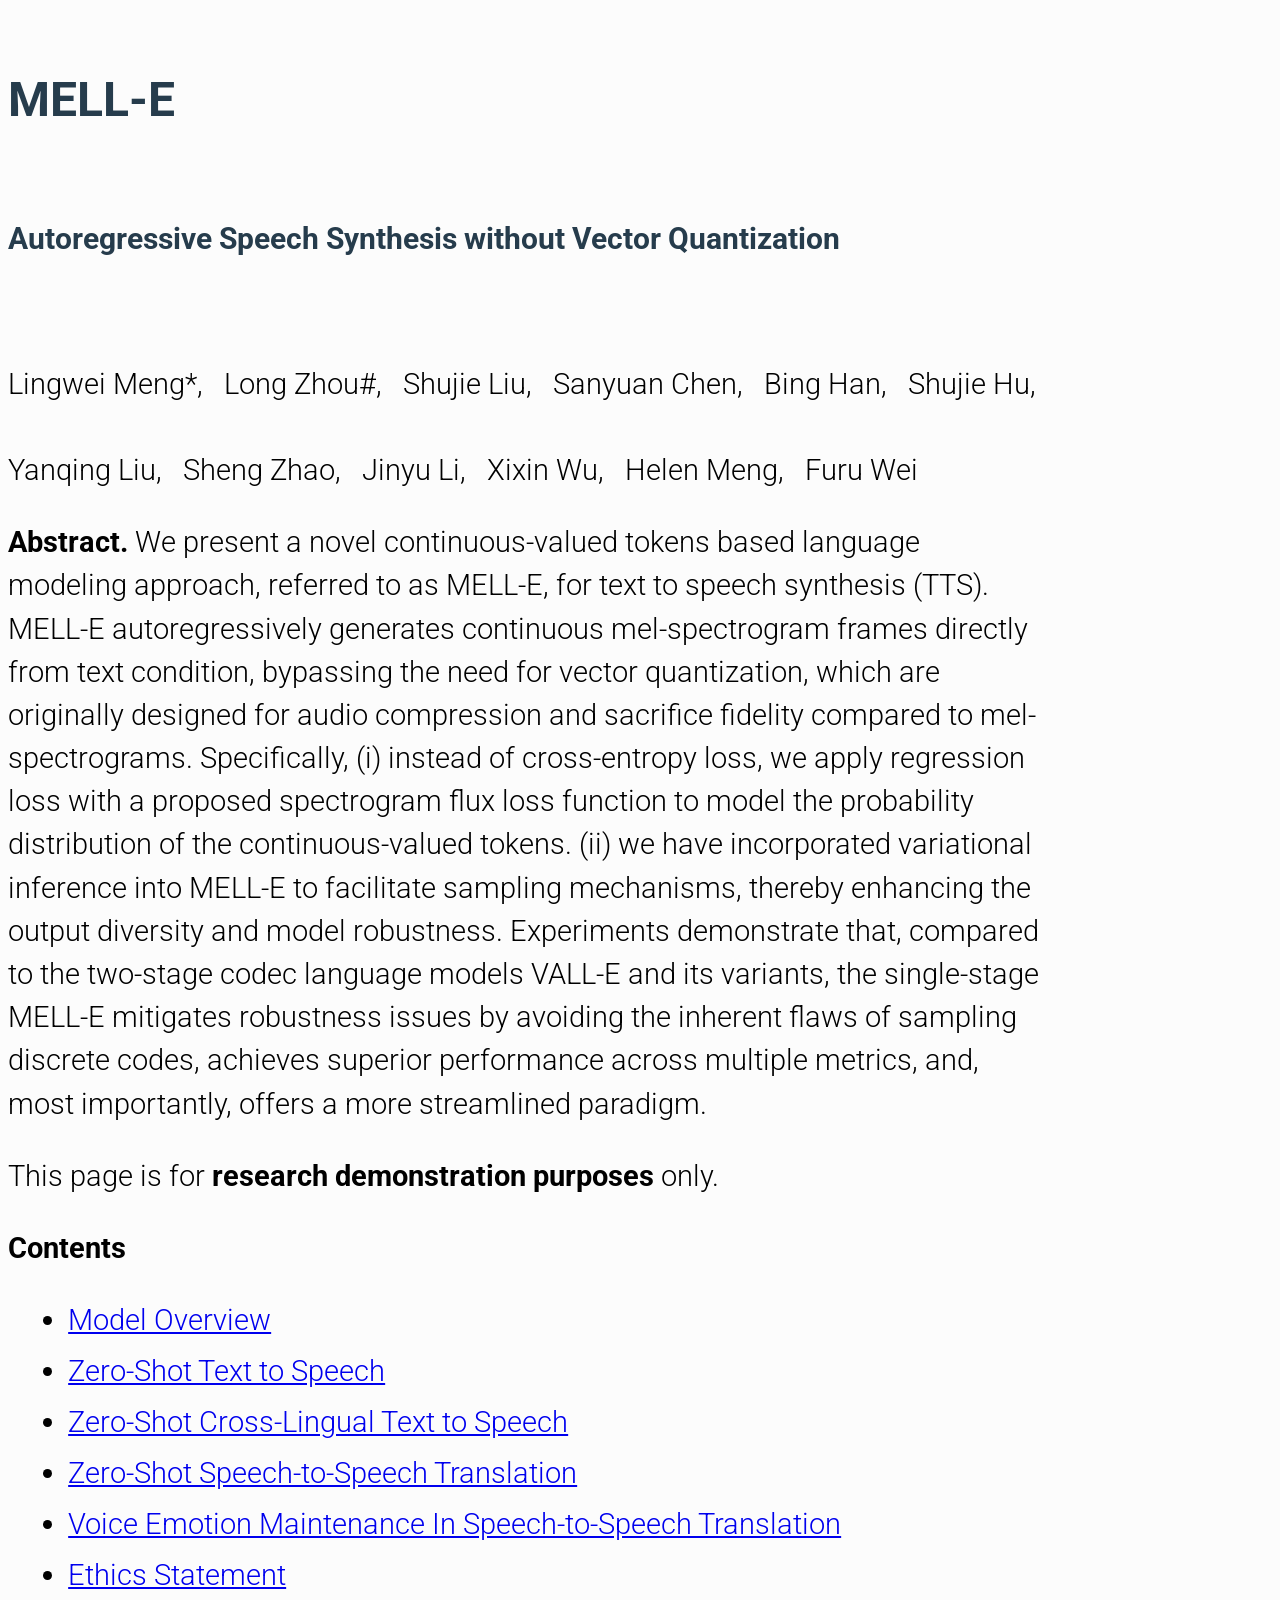
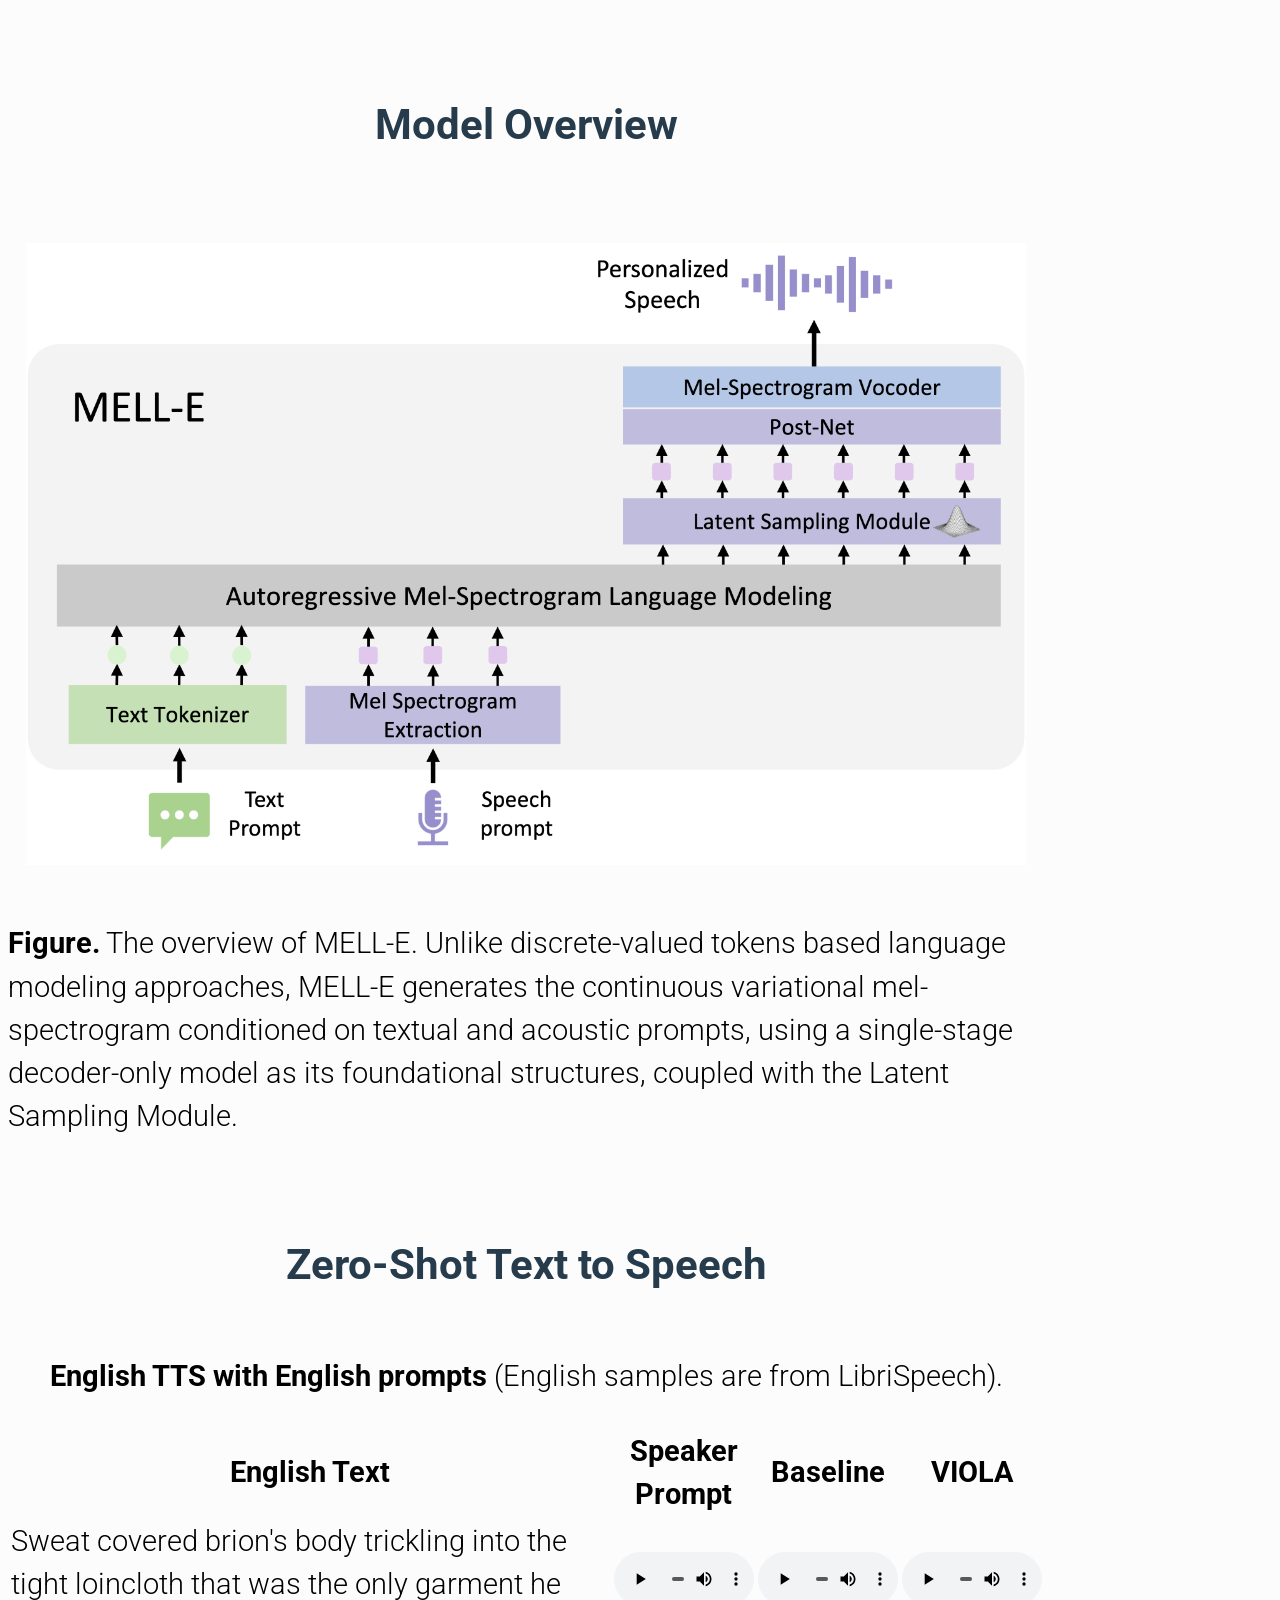
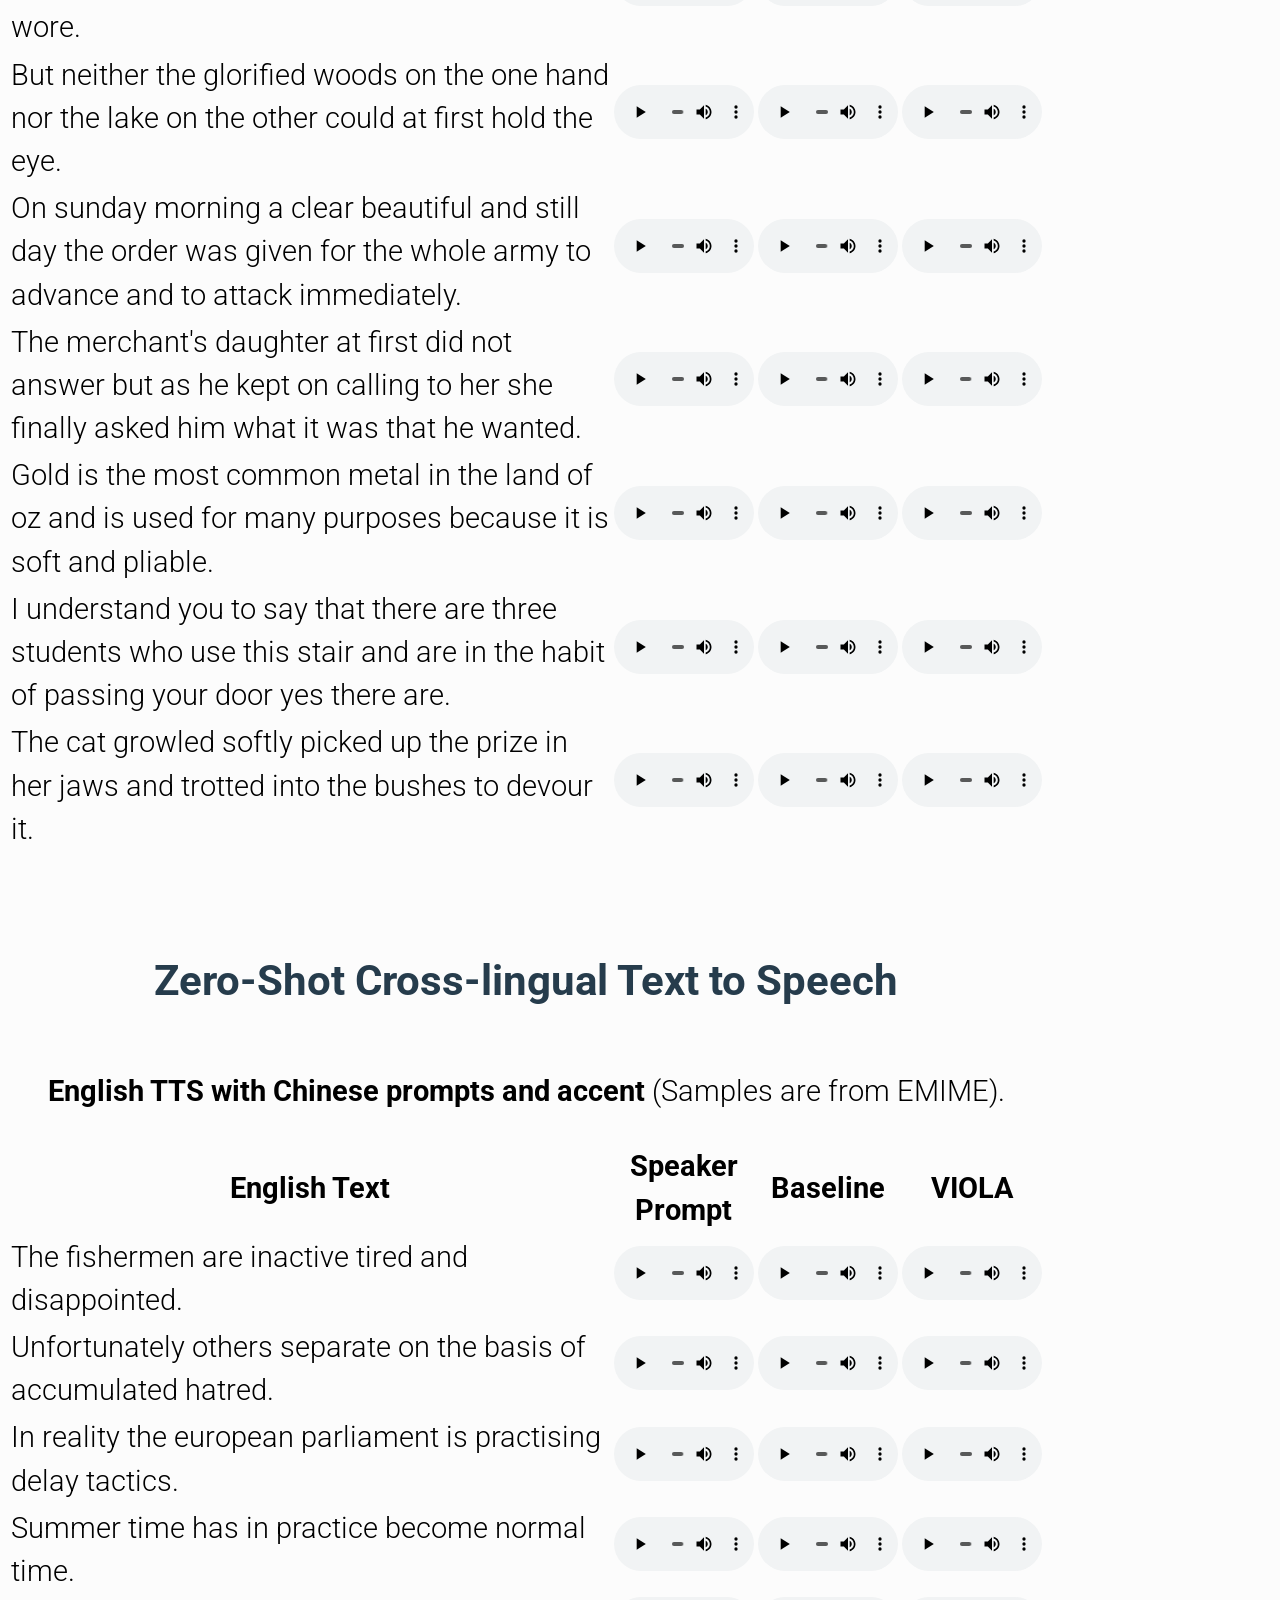
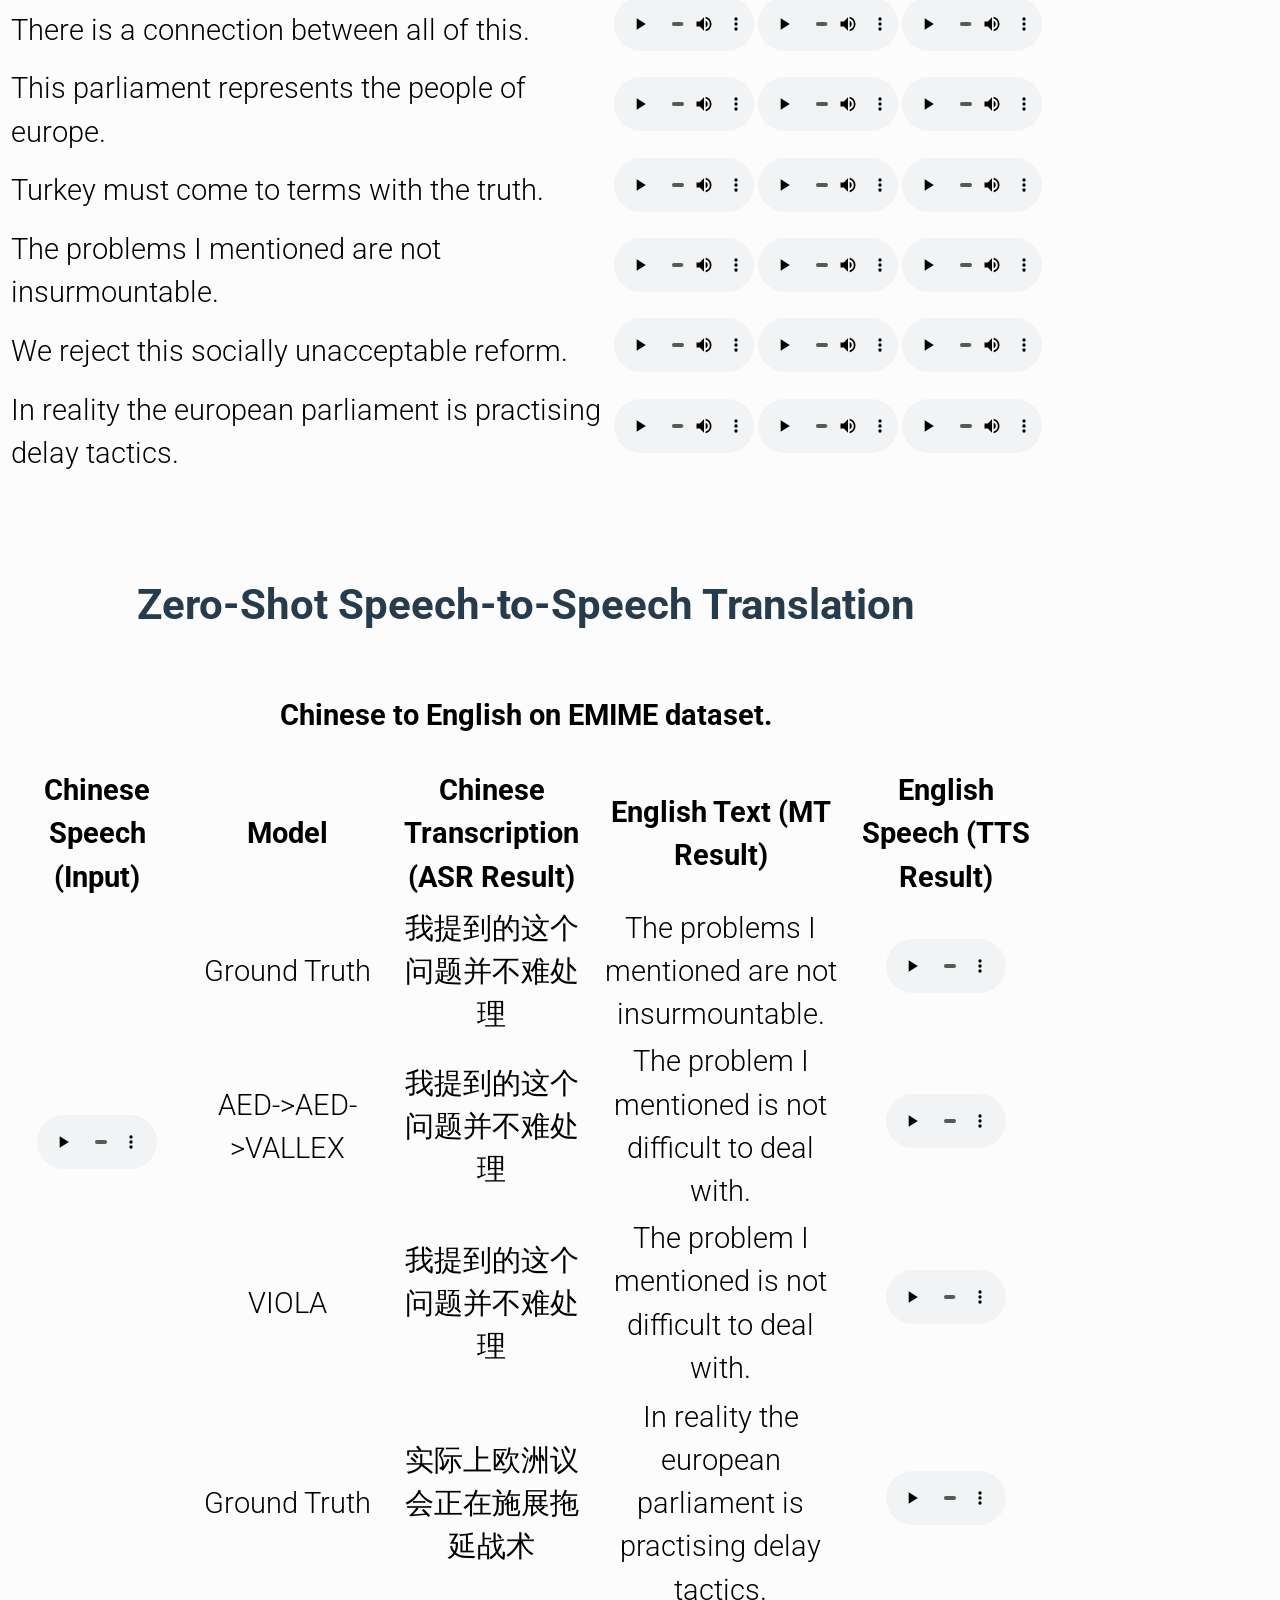
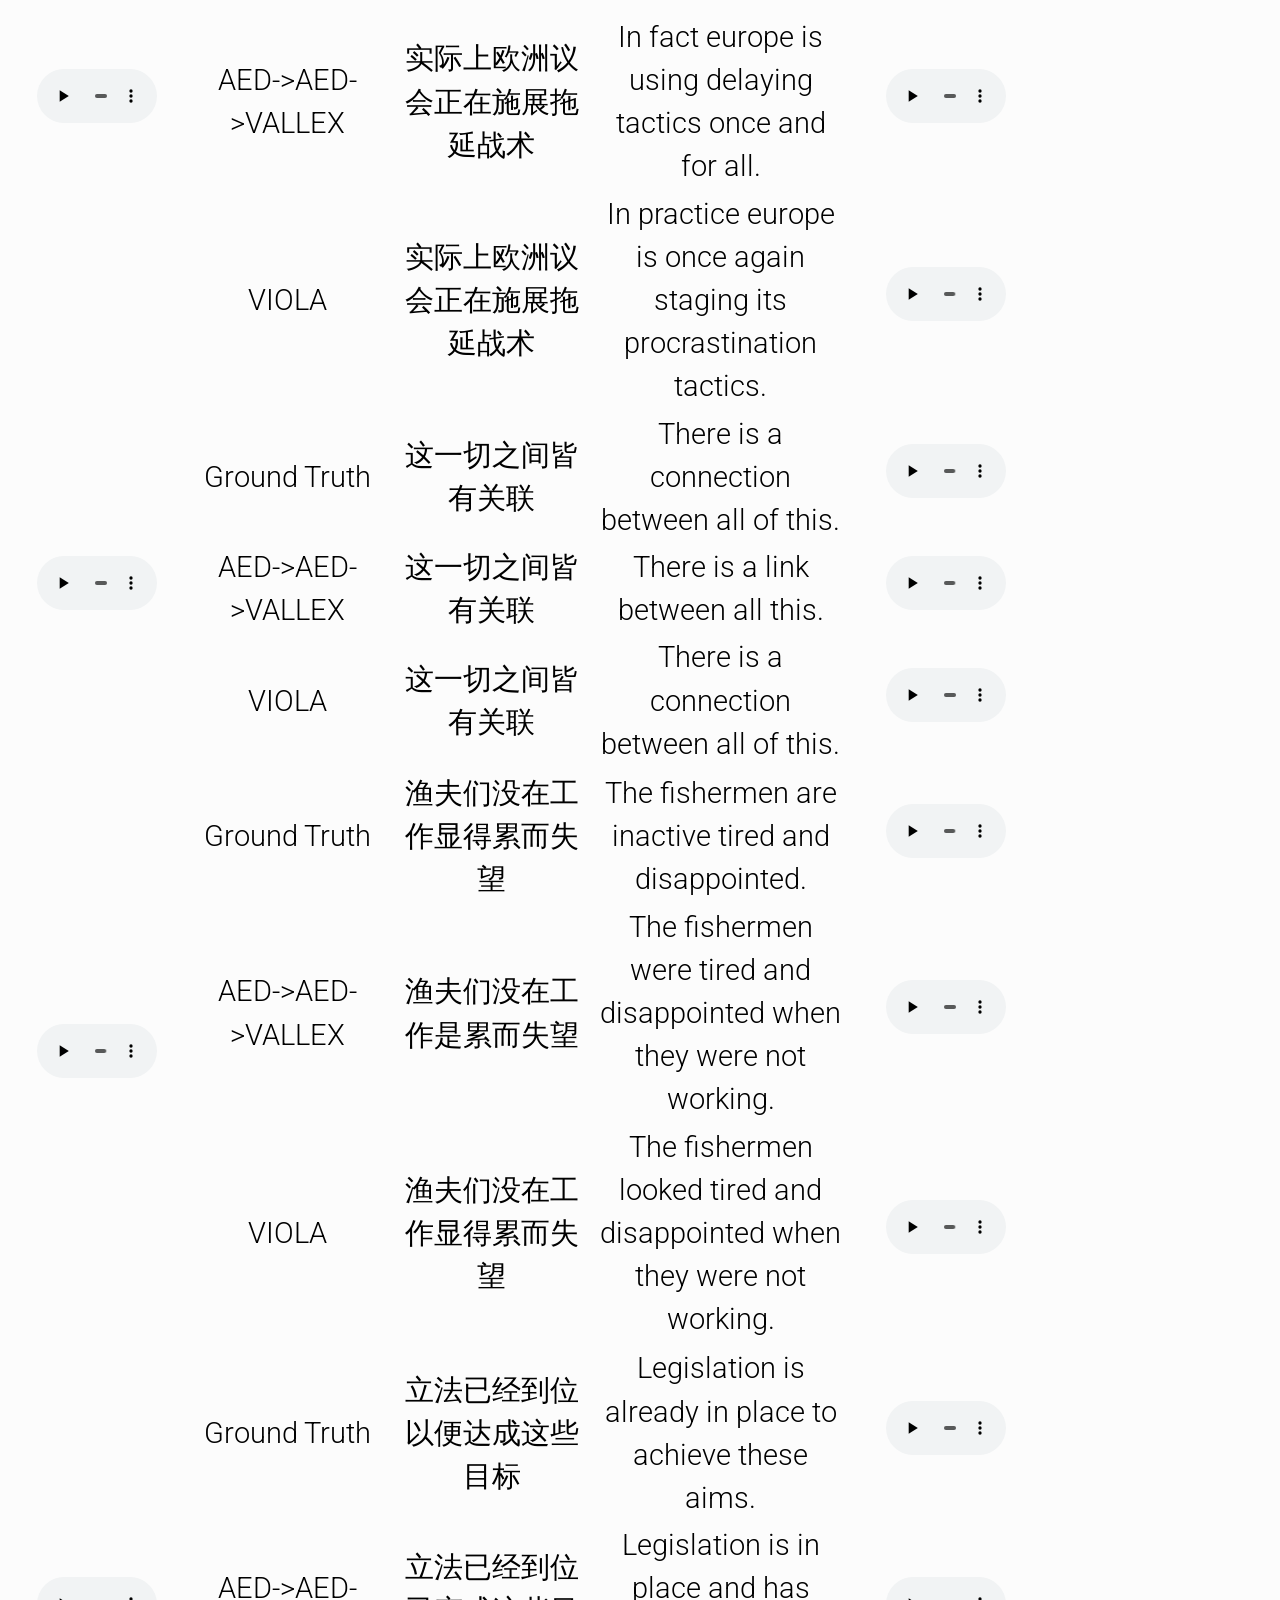
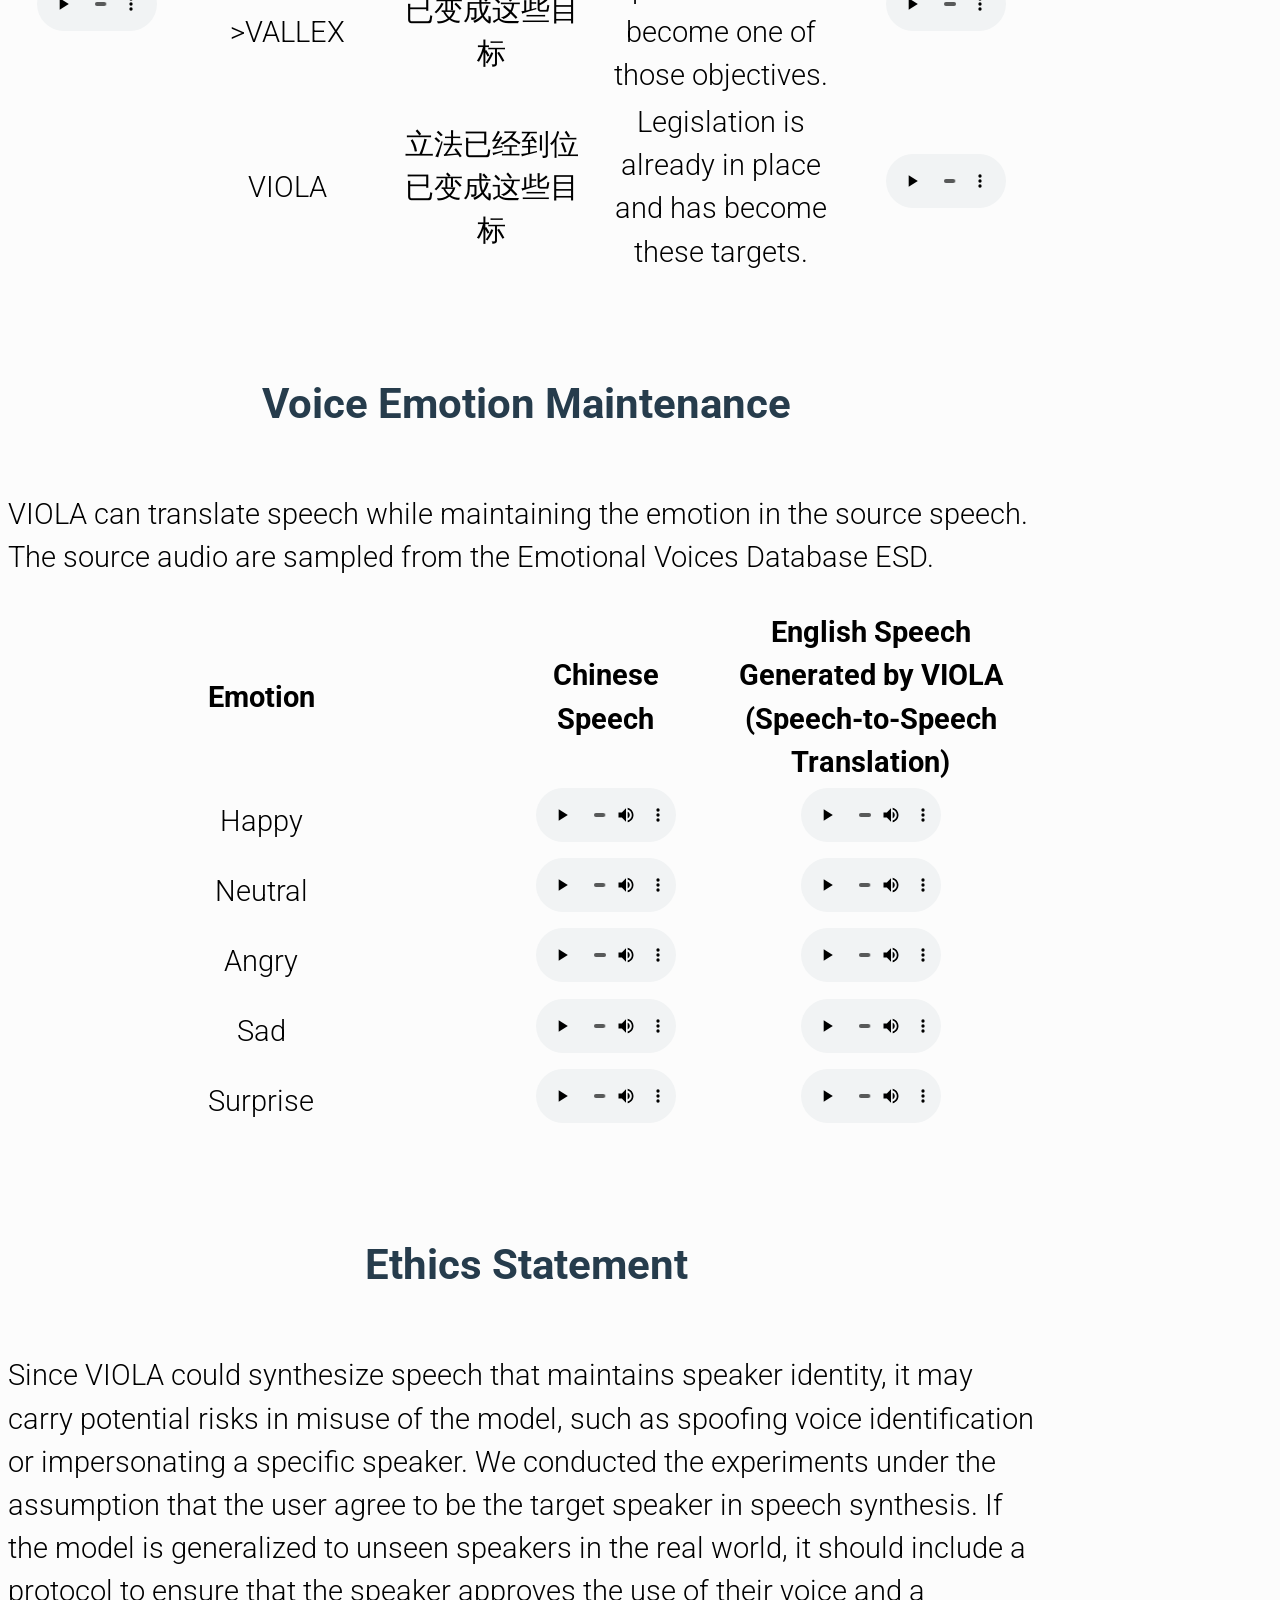
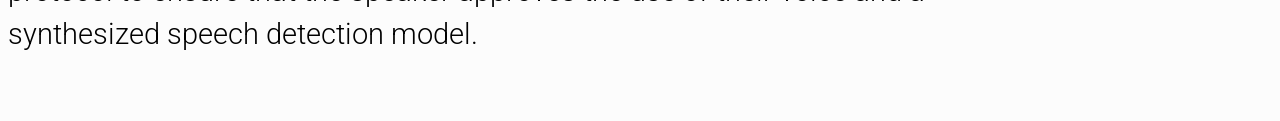
==== index.html @ 05d4330d "update" ====
<!DOCTYPE html>
<html>

<head>
	<meta charset="utf-8">
	<meta name="generator" content="Hugo 0.88.1" />
	<meta name="viewport" content="width=device-width, initial-scale=1">
	<link href="https://fonts.googleapis.com/css?family=Roboto:300,400,700" rel="stylesheet" type="text/css">
	<link rel="stylesheet" href=""https://cdnjs.cloudflare.com/ajax/libs/highlight.js/8.4/styles/github.min.css">
	<link rel="stylesheet" href="css/custom.css">
	<link rel="stylesheet" href="css/normalize.css">

	<title>MELL-E</title>
	<link href="css/bootstrap.min.css" rel="stylesheet">

</head>

<body data-new-gr-c-s-check-loaded="14.1091.0" data-gr-ext-installed="">

<div class="container" >
<header role="banner">
</header>
<main role="main">
<article itemscope itemtype="https://schema.org/BlogPosting">

<div class="container pt-5 mt-5 shadow p-5 mb-5 bg-white rounded">
	<div class="text-center">
	<h1>MELL-E</h1>
        <h4>Autoregressive Speech Synthesis without Vector Quantization</h4>
		<!-- [<a href="https://arxiv.org/abs/2305.16107">Paper</a>] -->
		
        <p class="fst-italic mb-0">
          <br>
        	Lingwei Meng*, &nbsp Long Zhou#, &nbsp Shujie Liu, &nbsp Sanyuan Chen, &nbsp Bing Han, &nbsp Shujie Hu, &nbsp  <br>
			Yanqing Liu, &nbsp Sheng Zhao, &nbsp Jinyu Li, &nbsp Xixin Wu, &nbsp Helen Meng, &nbsp Furu Wei 
      <p></p>
        </p>
        <p><b></b></p>
	</div>
	<p>
        <b>Abstract.</b> 
		We present a novel continuous-valued tokens based language modeling approach, referred to as MELL-E, for text to speech synthesis (TTS). MELL-E autoregressively generates continuous mel-spectrogram frames directly from text condition, bypassing the need for vector quantization, which are originally designed for audio compression and sacrifice fidelity compared to mel-spectrograms.   Specifically, (i) instead of cross-entropy loss, we apply regression loss with a proposed spectrogram flux loss function to model the probability distribution of the continuous-valued tokens. (ii) we have incorporated variational inference into MELL-E to facilitate sampling mechanisms, thereby enhancing the output diversity and  model robustness. Experiments demonstrate that, compared to the two-stage codec language models VALL-E and its variants, the single-stage MELL-E mitigates robustness issues by avoiding the inherent flaws of sampling discrete codes, achieves superior performance across multiple metrics, and, most importantly, offers a more streamlined paradigm.
      </p>     
	  <p>This page is for <b>research demonstration purposes</b> only.</p>

	<p>
	<b>Contents</b>
      <ul>
        <li><a href="#model-overview">Model Overview</a></li>
        <li><a href="#xtts-samples">Zero-Shot Text to Speech</a></li>
        <li><a href="#s2st-samples">Zero-Shot Cross-Lingual Text to Speech</a></li>
        <li><a href="#lid-samples">Zero-Shot Speech-to-Speech Translation</a></li>
        <li><a href="#emotion-samples">Voice Emotion Maintenance In Speech-to-Speech Translation</a></li>
        <!-- <li><a href="#more-samples">More Examples</a></li> -->
        <li><a href="#Ethics-Statement">Ethics Statement</a></li>
      </ul>
	</p>   

	
</div>


<div class="container pt-5 mt-5 shadow p-5 mb-5 bg-white rounded">		
	<h2 id="model-overview" style="text-align: center;">Model Overview</h2>
	<body>
	<p style="text-align: center;">
		<img src="pics/melle-demo.png" height="500" width="1000">
	</p>
	</body>
		<p>
			<b>Figure.</b> 
			The overview of MELL-E. Unlike discrete-valued tokens based language modeling approaches, MELL-E generates the continuous variational mel-spectrogram conditioned on textual and acoustic prompts, using a single-stage decoder-only model as its foundational structures, coupled with the Latent Sampling Module. 
		</p>
</div>

<div class="container pt-5 mt-5 shadow p-5 mb-5 bg-white rounded">
	<h2 id="xtts-samples" style="text-align: center;">Zero-Shot Text to Speech</h2>

		<div class="table-responsive pt-3">
			<p style="text-align: center;">
			<b>English TTS with English prompts </b> (English samples are from LibriSpeech).
			</p>
			<table class="table table-hover pt-2">
				<thead>
				<tr>
				<th style="text-align: center">English Text</th>
				<th style="text-align: center">Speaker Prompt</th>
				<th style="text-align: center">Baseline</th>
				<th style="text-align: center">VIOLA</th>
				</tr>
				</thead>
				<tbody>
					<tr><td style="text-align: left;vertical-align:middle;width: 600px">Sweat covered brion's body trickling into the tight loincloth that was the only garment he wore.</td>
						<td style="text-align: center"><audio controls="controls" style="width: 140px;"><source src="audios\entts\ref_14.flac" autoplay/>Your browser does not support the audio element.</audio></td>
						<td style="text-align: center"><audio controls="controls" style="width: 140px;"><source src="audios\entts\vallex\output_14_0.wav" autoplay/>Your browser does not support the audio element.</audio></td>
						<td style="text-align: center"><audio controls="controls" style="width: 140px;"><source src="audios\entts\viola\generated_14.wav" autoplay/>Your browser does not support the audio element.</audio></td>
						</tr>				
						</tr>
						<tr><td style="text-align: left;vertical-align:middle;width: 600px">But neither the glorified woods on the one hand nor the lake on the other could at first hold the eye.</td>
						<td style="text-align: center"><audio controls="controls" style="width: 140px;"><source src="audios\entts\ref_356.flac" autoplay/>Your browser does not support the audio element.</audio></td>
						<td style="text-align: center"><audio controls="controls" style="width: 140px;"><source src="audios\entts\vallex\output_356_0.wav" autoplay/>Your browser does not support the audio element.</audio></td>
						<td style="text-align: center"><audio controls="controls" style="width: 140px;"><source src="audios\entts\viola\output_356_0.wav" autoplay/>Your browser does not support the audio element.</audio></td>
						</tr>
						<tr><td style="text-align: left;vertical-align:middle;width: 600px">On sunday morning a clear beautiful and still day the order was given for the whole army to advance and to attack immediately.</td>
						<td style="text-align: center"><audio controls="controls" style="width: 140px;"><source src="audios\entts\ref_467.flac" autoplay/>Your browser does not support the audio element.</audio></td>
						<td style="text-align: center"><audio controls="controls" style="width: 140px;"><source src="audios\entts\vallex\output_467_0.wav" autoplay/>Your browser does not support the audio element.</audio></td>
						<td style="text-align: center"><audio controls="controls" style="width: 140px;"><source src="audios\entts\viola\output_467_0.wav" autoplay/>Your browser does not support the audio element.</audio></td>
						</tr>
						<tr><td style="text-align: left;vertical-align:middle;width: 600px">The merchant's daughter at first did not answer but as he kept on calling to her she finally asked him what it was that he wanted.</td>
						<td style="text-align: center"><audio controls="controls" style="width: 140px;"><source src="audios\entts\ref_762.flac" autoplay/>Your browser does not support the audio element.</audio></td>
						<td style="text-align: center"><audio controls="controls" style="width: 140px;"><source src="audios\entts\vallex\output_762_0.wav" autoplay/>Your browser does not support the audio element.</audio></td>
						<td style="text-align: center"><audio controls="controls" style="width: 140px;"><source src="audios\entts\viola\output_762_0.wav" autoplay/>Your browser does not support the audio element.</audio></td>
						</tr>
						<tr><td style="text-align: left;vertical-align:middle;width: 600px">Gold is the most common metal in the land of oz and is used for many purposes because it is soft and pliable.</td>
						<td style="text-align: center"><audio controls="controls" style="width: 140px;"><source src="audios\entts\ref_927.flac" autoplay/>Your browser does not support the audio element.</audio></td>
						<td style="text-align: center"><audio controls="controls" style="width: 140px;"><source src="audios\entts\vallex\output_927_0.wav" autoplay/>Your browser does not support the audio element.</audio></td>
						<td style="text-align: center"><audio controls="controls" style="width: 140px;"><source src="audios\entts\viola\output_927_0.wav" autoplay/>Your browser does not support the audio element.</audio></td>
						</tr>
						</tr>
						<tr><td style="text-align: left;vertical-align:middle;width: 600px">I understand you to say that there are three students who use this stair and are in the habit of passing your door yes there are.</td>
						<td style="text-align: center"><audio controls="controls" style="width: 140px;"><source src="audios\entts\ref_981.flac" autoplay/>Your browser does not support the audio element.</audio></td>
						<td style="text-align: center"><audio controls="controls" style="width: 140px;"><source src="audios\entts\vallex\output_981_0.wav" autoplay/>Your browser does not support the audio element.</audio></td>
						<td style="text-align: center"><audio controls="controls" style="width: 140px;"><source src="audios\entts\viola\output_981_0.wav" autoplay/>Your browser does not support the audio element.</audio></td>
						</tr>	
						</tr>
						<tr><td style="text-align: left;vertical-align:middle;width: 600px">The cat growled softly picked up the prize in her jaws and trotted into the bushes to devour it.</td>
						<td style="text-align: center"><audio controls="controls" style="width: 140px;"><source src="audios\entts\ref_1630.flac" autoplay/>Your browser does not support the audio element.</audio></td>
						<td style="text-align: center"><audio controls="controls" style="width: 140px;"><source src="audios\entts\vallex\output_1630_0.wav" autoplay/>Your browser does not support the audio element.</audio></td>
						<td style="text-align: center"><audio controls="controls" style="width: 140px;"><source src="audios\entts\viola\output_1630_0.wav" autoplay/>Your browser does not support the audio element.</audio></td>
						</tr>
				</tbody>
			</table>
		</div>
</div>

<div class="container pt-5 mt-5 shadow p-5 mb-5 bg-white rounded">
	<h2 id="s2st-samples" style="text-align: center;">Zero-Shot Cross-lingual Text to Speech</h2>

		<div class="table-responsive pt-3">
			<p style="text-align: center;">
			<b>English TTS with Chinese prompts and accent </b> (Samples are from EMIME).</b>
			</p>
			<table class="table table-hover pt-2">
			<thead>
			<tr>
				<th style="text-align: center">English Text</th>
				<th style="text-align: center">Speaker Prompt</th>
				<th style="text-align: center">Baseline</th>
				<th style="text-align: center">VIOLA</th>
			</tr>
			</thead>
			<tbody>
				
					</tr>
					<tr><td style="text-align: left;vertical-align:middle;width: 600px">The fishermen are inactive tired and disappointed.</td>
					<td style="text-align: center"><audio controls="controls" style="width: 140px;"><source src="audios\zh2en_tts\ref_698.wav" autoplay/>Your browser does not support the audio element.</audio></td>
					<td style="text-align: center"><audio controls="controls" style="width: 140px;"><source src="audios\zh2en_tts\vallex\output_698_0.wav" autoplay/>Your browser does not support the audio element.</audio></td>
					<td style="text-align: center"><audio controls="controls" style="width: 140px;"><source src="audios\zh2en_tts\viola\output_698_0.wav" autoplay/>Your browser does not support the audio element.</audio></td>
					</tr>
				<tr><td style="text-align: left;vertical-align:middle;width: 600px">Unfortunately others separate on the basis of accumulated hatred.</td>
					<td style="text-align: center"><audio controls="controls" style="width: 140px;"><source src="audios\zh2en_tts\ref_10.wav" autoplay/>Your browser does not support the audio element.</audio></td>
					<td style="text-align: center"><audio controls="controls" style="width: 140px;"><source src="audios\zh2en_tts\vallex\output_10_0.wav" autoplay/>Your browser does not support the audio element.</audio></td>
					<td style="text-align: center"><audio controls="controls" style="width: 140px;"><source src="audios\zh2en_tts\viola\output_10_0.wav" autoplay/>Your browser does not support the audio element.</audio></td>
					</tr>				
					</tr>
					<tr><td style="text-align: left;vertical-align:middle;width: 600px">In reality the european parliament is practising delay tactics.</td>
					<td style="text-align: center"><audio controls="controls" style="width: 140px;"><source src="audios\zh2en_tts\ref_360.wav" autoplay/>Your browser does not support the audio element.</audio></td>
					<td style="text-align: center"><audio controls="controls" style="width: 140px;"><source src="audios\zh2en_tts\vallex\output_358_0.wav" autoplay/>Your browser does not support the audio element.</audio></td>
					<td style="text-align: center"><audio controls="controls" style="width: 140px;"><source src="audios\zh2en_tts\viola\output_358_0.wav" autoplay/>Your browser does not support the audio element.</audio></td>
					</tr>	
					</tr>
					<tr><td style="text-align: left;vertical-align:middle;width: 600px">Summer time has in practice become normal time.</td>
					<td style="text-align: center"><audio controls="controls" style="width: 140px;"><source src="audios\zh2en_tts\ref_176.wav" autoplay/>Your browser does not support the audio element.</audio></td>
					<td style="text-align: center"><audio controls="controls" style="width: 140px;"><source src="audios\zh2en_tts\vallex\output_176_0.wav" autoplay/>Your browser does not support the audio element.</audio></td>
					<td style="text-align: center"><audio controls="controls" style="width: 140px;"><source src="audios\zh2en_tts\viola\output_176_0.wav" autoplay/>Your browser does not support the audio element.</audio></td>
					</tr>
					</tr>
					<tr><td style="text-align: left;vertical-align:middle;width: 600px">There is a connection between all of this.</td>
					<td style="text-align: center"><audio controls="controls" style="width: 140px;"><source src="audios\zh2en_tts\ref_640.wav" autoplay/>Your browser does not support the audio element.</audio></td>
					<td style="text-align: center"><audio controls="controls" style="width: 140px;"><source src="audios\zh2en_tts\vallex\output_640_0.wav" autoplay/>Your browser does not support the audio element.</audio></td>
					<td style="text-align: center"><audio controls="controls" style="width: 140px;"><source src="audios\zh2en_tts\viola\output_640_0.wav" autoplay/>Your browser does not support the audio element.</audio></td>
					</tr>
					<tr><td style="text-align: left;vertical-align:middle;width: 600px">This parliament represents the people of europe.</td>
					<td style="text-align: center"><audio controls="controls" style="width: 140px;"><source src="audios\zh2en_tts\ref_187.wav" autoplay/>Your browser does not support the audio element.</audio></td>
					<td style="text-align: center"><audio controls="controls" style="width: 140px;"><source src="audios\zh2en_tts\vallex\output_187_0.wav" autoplay/>Your browser does not support the audio element.</audio></td>
					<td style="text-align: center"><audio controls="controls" style="width: 140px;"><source src="audios\zh2en_tts\viola\output_187_0.wav" autoplay/>Your browser does not support the audio element.</audio></td>
					</tr>
					</tr>
					<tr><td style="text-align: left;vertical-align:middle;width: 600px">Turkey must come to terms with the truth.</td>
					<td style="text-align: center"><audio controls="controls" style="width: 140px;"><source src="audios\zh2en_tts\ref_694.wav" autoplay/>Your browser does not support the audio element.</audio></td>
					<td style="text-align: center"><audio controls="controls" style="width: 140px;"><source src="audios\zh2en_tts\vallex\output_694_0.wav" autoplay/>Your browser does not support the audio element.</audio></td>
					<td style="text-align: center"><audio controls="controls" style="width: 140px;"><source src="audios\zh2en_tts\viola\output_694_0.wav" autoplay/>Your browser does not support the audio element.</audio></td>
					</tr>
					<tr><td style="text-align: left;vertical-align:middle;width: 600px">The problems I mentioned are not insurmountable.</td>
					<td style="text-align: center"><audio controls="controls" style="width: 140px;"><source src="audios\zh2en_tts\ref_303.wav" autoplay/>Your browser does not support the audio element.</audio></td>
					<td style="text-align: center"><audio controls="controls" style="width: 140px;"><source src="audios\zh2en_tts\vallex\output_303_0.wav" autoplay/>Your browser does not support the audio element.</audio></td>
					<td style="text-align: center"><audio controls="controls" style="width: 140px;"><source src="audios\zh2en_tts\viola\output_303_0.wav" autoplay/>Your browser does not support the audio element.</audio></td>
					</tr>
					</tr>
					<tr><td style="text-align: left;vertical-align:middle;width: 600px">We reject this socially unacceptable reform.</td>
					<td style="text-align: center"><audio controls="controls" style="width: 140px;"><source src="audios\zh2en_tts\ref_571.wav" autoplay/>Your browser does not support the audio element.</audio></td>
					<td style="text-align: center"><audio controls="controls" style="width: 140px;"><source src="audios\zh2en_tts\vallex\output_571_0.wav" autoplay/>Your browser does not support the audio element.</audio></td>
					<td style="text-align: center"><audio controls="controls" style="width: 140px;"><source src="audios\zh2en_tts\viola\output_571_0.wav" autoplay/>Your browser does not support the audio element.</audio></td>
					</tr>
					</tr>
					<tr><td style="text-align: left;vertical-align:middle;width: 600px">In reality the european parliament is practising delay tactics.</td>
					<td style="text-align: center"><audio controls="controls" style="width: 140px;"><source src="audios\zh2en_tts\ref_659.wav" autoplay/>Your browser does not support the audio element.</audio></td>
					<td style="text-align: center"><audio controls="controls" style="width: 140px;"><source src="audios\zh2en_tts\vallex\output_659_0.wav" autoplay/>Your browser does not support the audio element.</audio></td>
					<td style="text-align: center"><audio controls="controls" style="width: 140px;"><source src="audios\zh2en_tts\viola\output_659_0.wav" autoplay/>Your browser does not support the audio element.</audio></td>
					</tr>
					
					
			</tbody>
			</table>
			
		</div>
</div>

<div class="container pt-5 mt-5 shadow p-5 mb-5 bg-white rounded">
	<h2 id="lid-samples" style="text-align: center;">Zero-Shot Speech-to-Speech Translation</h2>
		<div class="table-responsive pt-3">
			<p style="text-align: center;">
			<b>Chinese to English on EMIME dataset. </b>
			</p>
			<table class="table table-hover pt-2">
			<thead>
			<tr>
				<th style="text-align: center">Chinese Speech (Input)</th>
				<th style="text-align: center">Model</th>
				<th style="text-align: center">Chinese Transcription (ASR Result)</th>
				<th style="text-align: center">English Text (MT Result)</th>
				<th style="text-align: center">English Speech (TTS Result)</th>
			</tr>
			</thead>
			<tbody>
			<tr>
			<tr>
			<tr>
			<td style="text-align: center; vertical-align:middle" rowspan="3"><audio controls="controls" style="width: 120px;"><source src="audios\s2st\ref_252.wav" autoplay/>Your browser does not support the audio element.</audio></td>
			<td style="text-align: center;vertical-align:middle;width: 200px">Ground Truth</td>
			<td style="text-align: center;vertical-align:middle;width: 200px">我提到的这个问题并不难处理</td>
			<td style="text-align: center;vertical-align:middle;width: 250px">The problems I mentioned are not insurmountable.</td>
			<td style="text-align: center"><audio controls="controls" style="width: 120px;"><source src="audios\s2st\GT\gt_252.wav" autoplay/>Your browser does not support the audio element.</audio></td>
			</tr>
			<td style="text-align: center;vertical-align:middle;width: 200px">AED->AED->VALLEX</td>
			<td style="text-align: center;vertical-align:middle;width: 200px">我提到的这个问题并不难处理</td>
			<td style="text-align: center;vertical-align:middle;width: 250px">The problem I mentioned is not difficult to deal with.</td>
			<td style="text-align: center"><audio controls="controls" style="width: 120px;"><source src="audios\s2st\vallex\output_252_0.wav" autoplay/>Your browser does not support the audio element.</audio></td>
			</tr>
			<tr>
			<td style="text-align: center;vertical-align:middle;width: 200px">VIOLA</td>
			<td style="text-align: center;vertical-align:middle;width: 200px">我提到的这个问题并不难处理</td>
			<td style="text-align: center;vertical-align:middle;width: 250px">The problem I mentioned is not difficult to deal with.</td>
			<td style="text-align: center"><audio controls="controls" style="width: 120px;"><source src="audios\s2st\viola\output_252_0.wav" autoplay/>Your browser does not support the audio element.</audio></td>
			</tr>
			<!-- new one -->
			<tr>
			<tr>
			<td style="text-align: center; vertical-align:middle" rowspan="3"><audio controls="controls" style="width: 120px;"><source src="audios\s2st\ref_259.wav" autoplay/>Your browser does not support the audio element.</audio></td>
			<td style="text-align: center;vertical-align:middle;width: 200px">Ground Truth</td>
			<td style="text-align: center;vertical-align:middle;width: 200px">实际上欧洲议会正在施展拖延战术</td>
			<td style="text-align: center;vertical-align:middle;width: 250px">In reality the european parliament is practising delay tactics.</td>
			<td style="text-align: center"><audio controls="controls" style="width: 120px;"><source src="audios\s2st\GT\gt_259.wav" autoplay/>Your browser does not support the audio element.</audio></td>
			</tr>
			<tr>
			<td style="text-align: center;vertical-align:middle;width: 200px">AED->AED->VALLEX</td>
			<td style="text-align: center;vertical-align:middle;width: 200px">实际上欧洲议会正在施展拖延战术</td>
			<td style="text-align: center;vertical-align:middle;width: 250px">In fact europe is using delaying tactics once and for all.</td>
			<td style="text-align: center"><audio controls="controls" style="width: 120px;"><source src="audios\s2st\vallex\output_259_0.wav" autoplay/>Your browser does not support the audio element.</audio></td>
			</tr>
			<tr>
			<td style="text-align: center;vertical-align:middle;width: 200px">VIOLA</td>
			<td style="text-align: center;vertical-align:middle;width: 200px">实际上欧洲议会正在施展拖延战术</td>
			<td style="text-align: center;vertical-align:middle;width: 250px">In practice europe is once again staging its procrastination tactics.</td>
			<td style="text-align: center"><audio controls="controls" style="width: 120px;"><source src="audios\s2st\viola\output_259_0.wav" autoplay/>Your browser does not support the audio element.</audio></td>
			</tr>
			<!-- new one -->

			<tr>
				<td style="text-align: center; vertical-align:middle" rowspan="3"><audio controls="controls" style="width: 120px;"><source src="audios\s2st\ref_441.wav" autoplay/>Your browser does not support the audio element.</audio></td>
				<td style="text-align: center;vertical-align:middle;width: 200px">Ground Truth</td>
				<td style="text-align: center;vertical-align:middle;width: 200px">这一切之间皆有关联</td>
				<td style="text-align: center;vertical-align:middle;width: 250px">There is a connection between all of this.</td>
				<td style="text-align: center"><audio controls="controls" style="width: 120px;"><source src="audios\s2st\GT\gt_441.wav" autoplay/>Your browser does not support the audio element.</audio></td>
				<tr>
				<td style="text-align: center;vertical-align:middle;width: 200px">AED->AED->VALLEX</td>
				<td style="text-align: center;vertical-align:middle;width: 200px">这一切之间皆有关联</td>
				<td style="text-align: center;vertical-align:middle;width: 250px">There is a link between all this.</td>
				<td style="text-align: center"><audio controls="controls" style="width: 120px;"><source src="audios\s2st\vallex\output_441_0.wav" autoplay/>Your browser does not support the audio element.</audio></td>
				</tr>
				<tr>
				<td style="text-align: center;vertical-align:middle;width: 200px">VIOLA</td>
				<td style="text-align: center;vertical-align:middle;width: 200px">这一切之间皆有关联</td>
				<td style="text-align: center;vertical-align:middle;width: 250px">There is a connection between all of this.</td>
				<td style="text-align: center"><audio controls="controls" style="width: 120px;"><source src="audios\s2st\viola\output_441_0.wav" autoplay/>Your browser does not support the audio element.</audio></td>
				</tr>
				<!-- new one -->


			<tr>
			<tr>
			<td style="text-align: center; vertical-align:middle" rowspan="3"><audio controls="controls" style="width: 120px;"><source src="audios\s2st\ref_298.wav" autoplay/>Your browser does not support the audio element.</audio></td>
			<td style="text-align: center;vertical-align:middle;width: 200px">Ground Truth</td>
			<td style="text-align: center;vertical-align:middle;width: 200px">渔夫们没在工作显得累而失望</td>
			<td style="text-align: center;vertical-align:middle;width: 250px">The fishermen are inactive tired and disappointed.</td>
			<td style="text-align: center"><audio controls="controls" style="width: 120px;"><source src="audios\s2st\GT\gt_298.wav" autoplay/>Your browser does not support the audio element.</audio></td>
			</tr>
			<tr>
			<td style="text-align: center;vertical-align:middle;width: 200px">AED->AED->VALLEX</td>
			<td style="text-align: center;vertical-align:middle;width: 200px">渔夫们没在工作是累而失望</td>
			<td style="text-align: center;vertical-align:middle;width: 250px">The fishermen were tired and disappointed when they were not working.</td>
			<td style="text-align: center"><audio controls="controls" style="width: 120px;"><source src="audios\s2st\vallex\output_298_0.wav" autoplay/>Your browser does not support the audio element.</audio></td>
			</tr>
			<tr>
			<td style="text-align: center;vertical-align:middle;width: 200px">VIOLA</td>
			<td style="text-align: center;vertical-align:middle;width: 200px">渔夫们没在工作显得累而失望</td>
			<td style="text-align: center;vertical-align:middle;width: 250px">The fishermen looked tired and disappointed when they were not working.</td>
			<td style="text-align: center"><audio controls="controls" style="width: 120px;"><source src="audios\s2st\viola\output_298_0.wav" autoplay/>Your browser does not support the audio element.</audio></td>
			</tr>
			<!-- new one -->

			<tr>
			<tr>
			<td style="text-align: center; vertical-align:middle" rowspan="3"><audio controls="controls" style="width: 120px;"><source src="audios\s2st\ref_318.wav" autoplay/>Your browser does not support the audio element.</audio></td>
			<td style="text-align: center;vertical-align:middle;width: 200px">Ground Truth</td>
			<td style="text-align: center;vertical-align:middle;width: 200px">立法已经到位以便达成这些目标</td>
			<td style="text-align: center;vertical-align:middle;width: 250px">Legislation is already in place to achieve these aims.</td>
			<td style="text-align: center"><audio controls="controls" style="width: 120px;"><source src="audios\s2st\GT\gt_318.wav" autoplay/>Your browser does not support the audio element.</audio></td>
			</tr>
			<tr>
			<td style="text-align: center;vertical-align:middle;width: 200px">AED->AED->VALLEX</td>
			<td style="text-align: center;vertical-align:middle;width: 200px">立法已经到位已变成这些目标</td>
			<td style="text-align: center;vertical-align:middle;width: 250px">Legislation is in place and has become one of those objectives.</td>
			<td style="text-align: center"><audio controls="controls" style="width: 120px;"><source src="audios\s2st\vallex\output_318_0.wav" autoplay/>Your browser does not support the audio element.</audio></td>
			</tr>
			<tr>
			<td style="text-align: center;vertical-align:middle;width: 200px">VIOLA</td>
			<td style="text-align: center;vertical-align:middle;width: 200px">立法已经到位已变成这些目标</td>
			<td style="text-align: center;vertical-align:middle;width: 250px">Legislation is already in place and has become these targets.</td>
			<td style="text-align: center"><audio controls="controls" style="width: 120px;"><source src="audios\s2st\viola\output_318_0.wav" autoplay/>Your browser does not support the audio element.</audio></td>
			</tr>
			<!-- new one -->

			


			</tbody>
			</table>
		</div>
</div>

<div class="container pt-5 mt-5 shadow p-5 mb-5 bg-white rounded">		
	<h2 id="emotion-samples" style="text-align: center;"> Voice Emotion Maintenance </h2>
		<p> 
		VIOLA can translate speech while maintaining the emotion in the source speech. The source audio are sampled from the Emotional Voices Database ESD.
		</p>
	<div class="table-responsive pt-3">
		<table class="table table-hover pt-2">
		<thead>
		<tr>
		<th style="text-align: center">Emotion</th>
		<th style="text-align: center">Chinese Speech</th>
		<th style="text-align: center">English Speech Generated by VIOLA<br>(Speech-to-Speech Translation)</th>
		</tr>
		</thead>
		<tbody>
		<tr>
		<td style="text-align: center;vertical-align:middle;width: 500px">Happy</td>
		<td style="text-align: center"><audio controls="controls" style="width: 140px;"><source src="audios\emotion\happy2_source.wav" autoplay/>Your browser does not support the audio element.</audio></td>
		<td style="text-align: center"><audio controls="controls" style="width: 140px;"><source src="audios\emotion\happy2_est.wav" autoplay/>Your browser does not support the audio element.</audio></td>
		</tr>
		<tr>
		<td style="text-align: center;vertical-align:middle;width: 500px">Neutral</td>
		<td style="text-align: center"><audio controls="controls" style="width: 140px;"><source src="audios\emotion\neutral1_source.wav" autoplay/>Your browser does not support the audio element.</audio></td>
		<td style="text-align: center"><audio controls="controls" style="width: 140px;"><source src="audios\emotion\neutral1_est.wav" autoplay/>Your browser does not support the audio element.</audio></td>
		</tr>
		<tr>
		<td style="text-align: center;vertical-align:middle;width: 500px">Angry</td>
		<td style="text-align: center"><audio controls="controls" style="width: 140px;"><source src="audios\emotion\angry1_source.wav" autoplay/>Your browser does not support the audio element.</audio></td>
		<td style="text-align: center"><audio controls="controls" style="width: 140px;"><source src="audios\emotion\angry1_est.wav" autoplay/>Your browser does not support the audio element.</audio></td>
		</tr>
		<tr>
		<td style="text-align: center;vertical-align:middle;width: 500px">Sad</td>
		<td style="text-align: center"><audio controls="controls" style="width: 140px;"><source src="audios\emotion\sad1_source.wav" autoplay/>Your browser does not support the audio element.</audio></td>
		<td style="text-align: center"><audio controls="controls" style="width: 140px;"><source src="audios\emotion\sad1_est.wav" autoplay/>Your browser does not support the audio element.</audio></td>
		</tr>
		<tr>
		<td style="text-align: center;vertical-align:middle;width: 500px">Surprise	</td>
		<td style="text-align: center"><audio controls="controls" style="width: 140px;"><source src="audios\emotion\surprise1_source.wav" autoplay/>Your browser does not support the audio element.</audio></td>
		<td style="text-align: center"><audio controls="controls" style="width: 140px;"><source src="audios\emotion\surprise1_est.wav" autoplay/>Your browser does not support the audio element.</audio></td>
		</tr>
		</tbody>
		</table>	
	</div>
</div>



<div class="container pt-5 mt-5 shadow p-5 mb-5 bg-white rounded">		
	<h2 id="Ethics-Statement" style="text-align: center;">Ethics Statement</h2>
	<p>
	Since VIOLA could synthesize speech that maintains speaker identity, it may carry potential risks in misuse of the model, such as spoofing voice identification or impersonating a specific speaker. We conducted the experiments under the assumption that the user agree to be the target speaker in speech synthesis. If the model is generalized to unseen speakers in the real world, it should include a protocol to ensure that the speaker approves the use of their voice and a synthesized speech detection model.
	</p>
</div>
 
</article>
</main>
</div>

</body>
</html>
---- css/custom.css ----
body {
  font-family: "Roboto", "HelveticaNeue", "Helvetica Neue", Helvetica, Arial, sans-serif;
  background-color: #FCFCFC;
  -webkit-font-smoothing: antialiased;
  font-size: 1.8em;
  line-height: 1.5;
  font-weight: 300;
  width: 100%
}

h1, h2, h3, h4, h5, h6 {
    color: #263c4c;
}
h2, h3, h4, h5, h6 {
    margin-top: 5rem;
    margin-bottom: 3rem;
    font-weight: bold;
    padding-bottom: 10px;
}

h1 { font-size: 3.0rem; }
h2 {
    margin-top: 6rem;
    font-size: 2.6rem;
}
h3 { font-size: 2.1rem; }
h4,
h5,
h6 { font-size: 1.9rem; }

h2.entry-title {
    font-size: 2.1rem;
    margin-top: 0;
    font-weight: 400;
    border-bottom: none;
}

li {
    margin-bottom: 0.5rem;
    margin-left: 0.7em;
}

img {
  max-width: 100%;
  height: auto;
  vertical-align: middle;
  border: 0;
  margin: 1em 0;
}

header,
footer {
  margin: 4rem 0;
  text-align: center;
}

main {
  margin: 4rem 0;
}

.container {
  width: 90%;
  /* max-width: 700px; */
}

.header-logo img {
  border-radius: 50%;
  border: 2px solid #E1E1E1;
}

.header-logo img:hover {
  border-color: #F1F1F1;
}

.site-title {
  margin-top: 2rem;
}

.entry-title {
  margin-bottom: 0;
}

.entry-title a {
  text-decoration: none;
}

.entry-meta {
  display: inline-block;
  margin-bottom: 2rem;
  font-size: 1.6rem;
  color: #888;
}

.footer-link {
  margin: 2rem 0;
}

.hr {
  height: 1px;
  margin: 2rem 0;
  background: #E1E1E1;
  background: -webkit-gradient(linear, left top, right top, from(white), color-stop(#E1E1E1), to(white));
  background: -webkit-linear-gradient(left, white, #E1E1E1, white);
  background: linear-gradient(to right, white, #E1E1E1, white);
}

article .social {
  height: 40px;
  padding: 10px 0;
}

address {
    margin: 0;
    font-size:0.9em;
    max-height: 60px;
    font-weight: 300;
    font-style: normal;
    display: block;
}

address a {
    text-decoration: none;
}

.avatar-bottom img {
    border-radius: 50%;
    border: 1px solid #E1E1E1;
    float: left;
    max-width: 100%;
    vertical-align: middle;
    width: 32px;
    height: 32px;
    margin: 0 20px 0 0;
    margin-top: -7px;
}

.avatar-bottom img:hover {
  border-color: #F1F1F1;
}

.copyright {
    font-size:0.9em;
    font-weight: 300;
}

.github {
    float: right;
}

blockquote {
    position: relative;
    padding: 10px 10px 10px 32px;
    box-sizing: border-box;
    font-style: italic;
    color: #464646;
    background: #e0e0e0;
}

blockquote:before{
    display: inline-block;
    position: absolute;
    top: 0;
    left: 0;
    vertical-align: middle;
    content: "\f10d";
    font-family: FontAwesome;
    color: #e0e0e0;
    font-size: 22px;
    line-height: 1;
    z-index: 2;
}

blockquote:after{
    position: absolute;
    content: '';
    left: 0;
    top: 0;
    border-width: 0 0 40px 40px;
    border-style: solid;
    border-color: transparent #ffffff;
}

blockquote p {
    position: relative;
    padding: 0;
    margin: 10px 0;
    z-index: 3;
    line-height: 1.7;
}

blockquote cite {
    display: block;
    text-align: right;
    color: #888888;
    font-size: 0.9em;
}
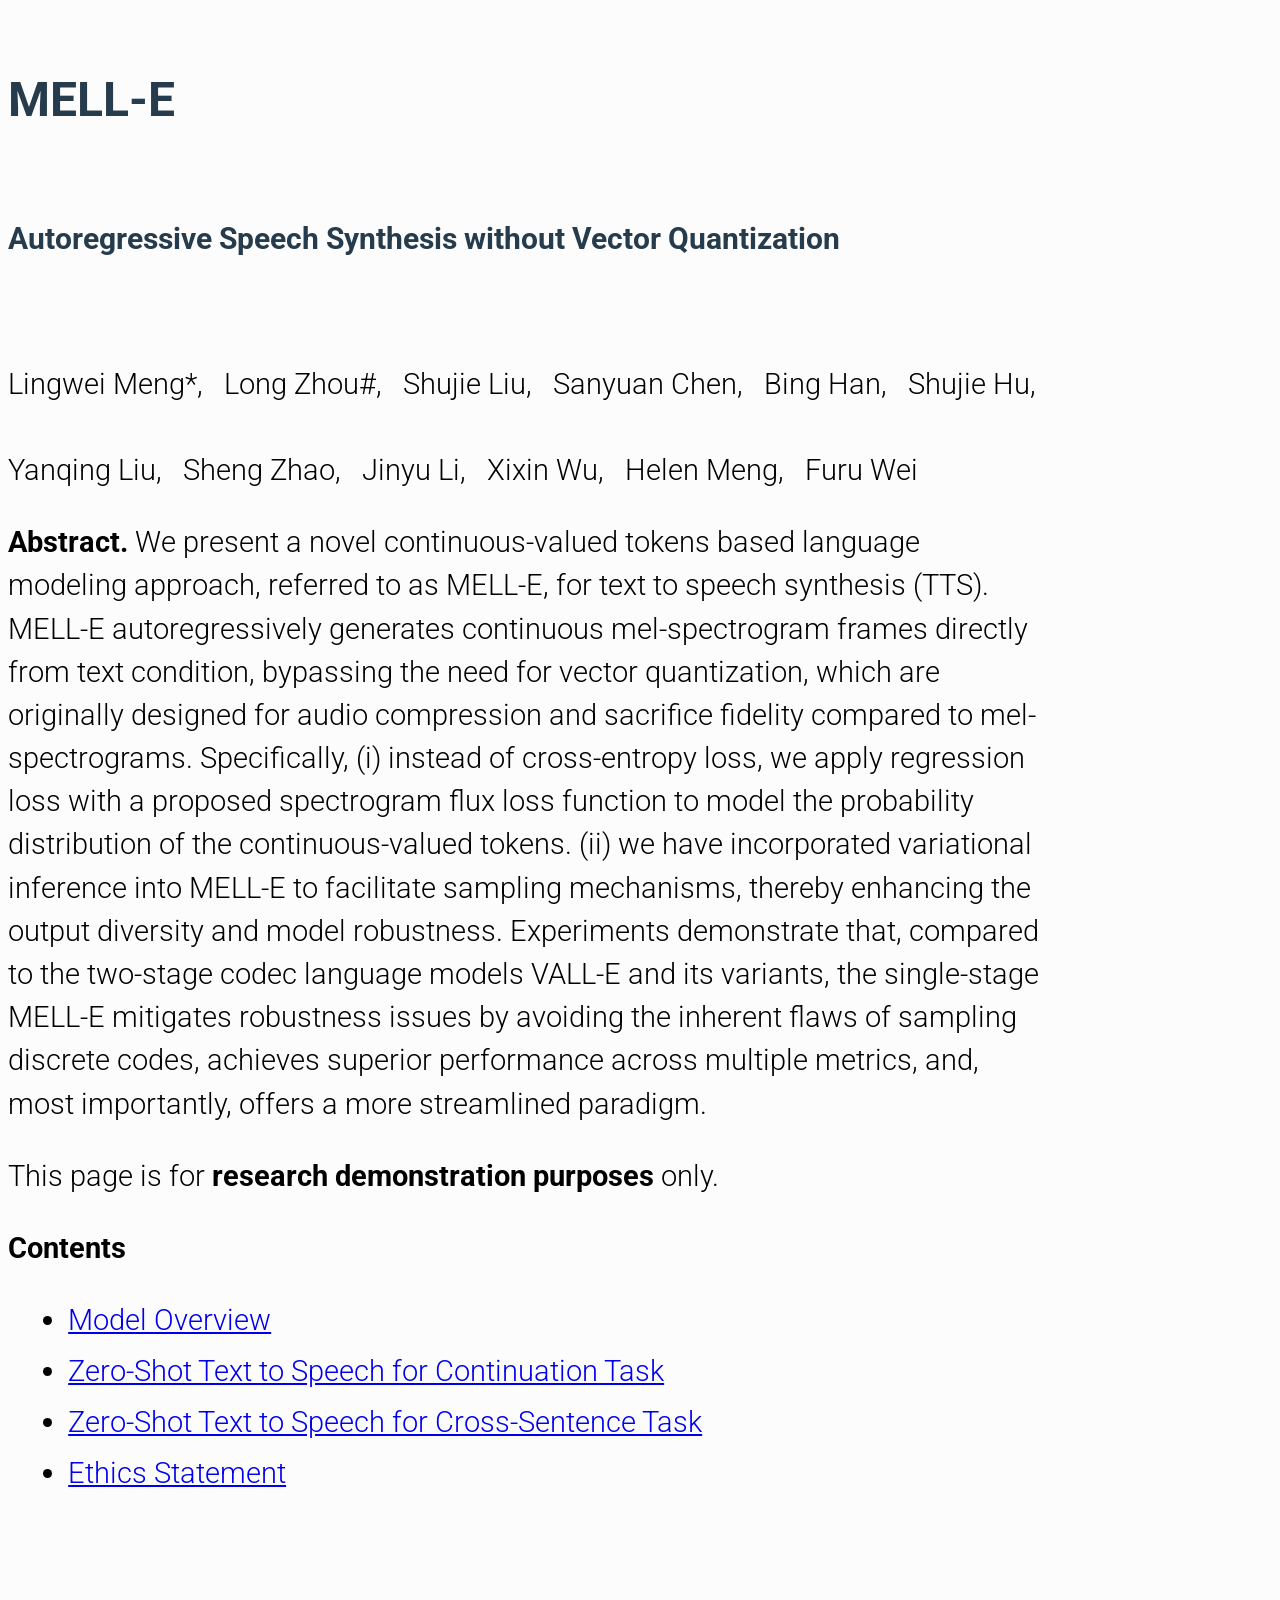
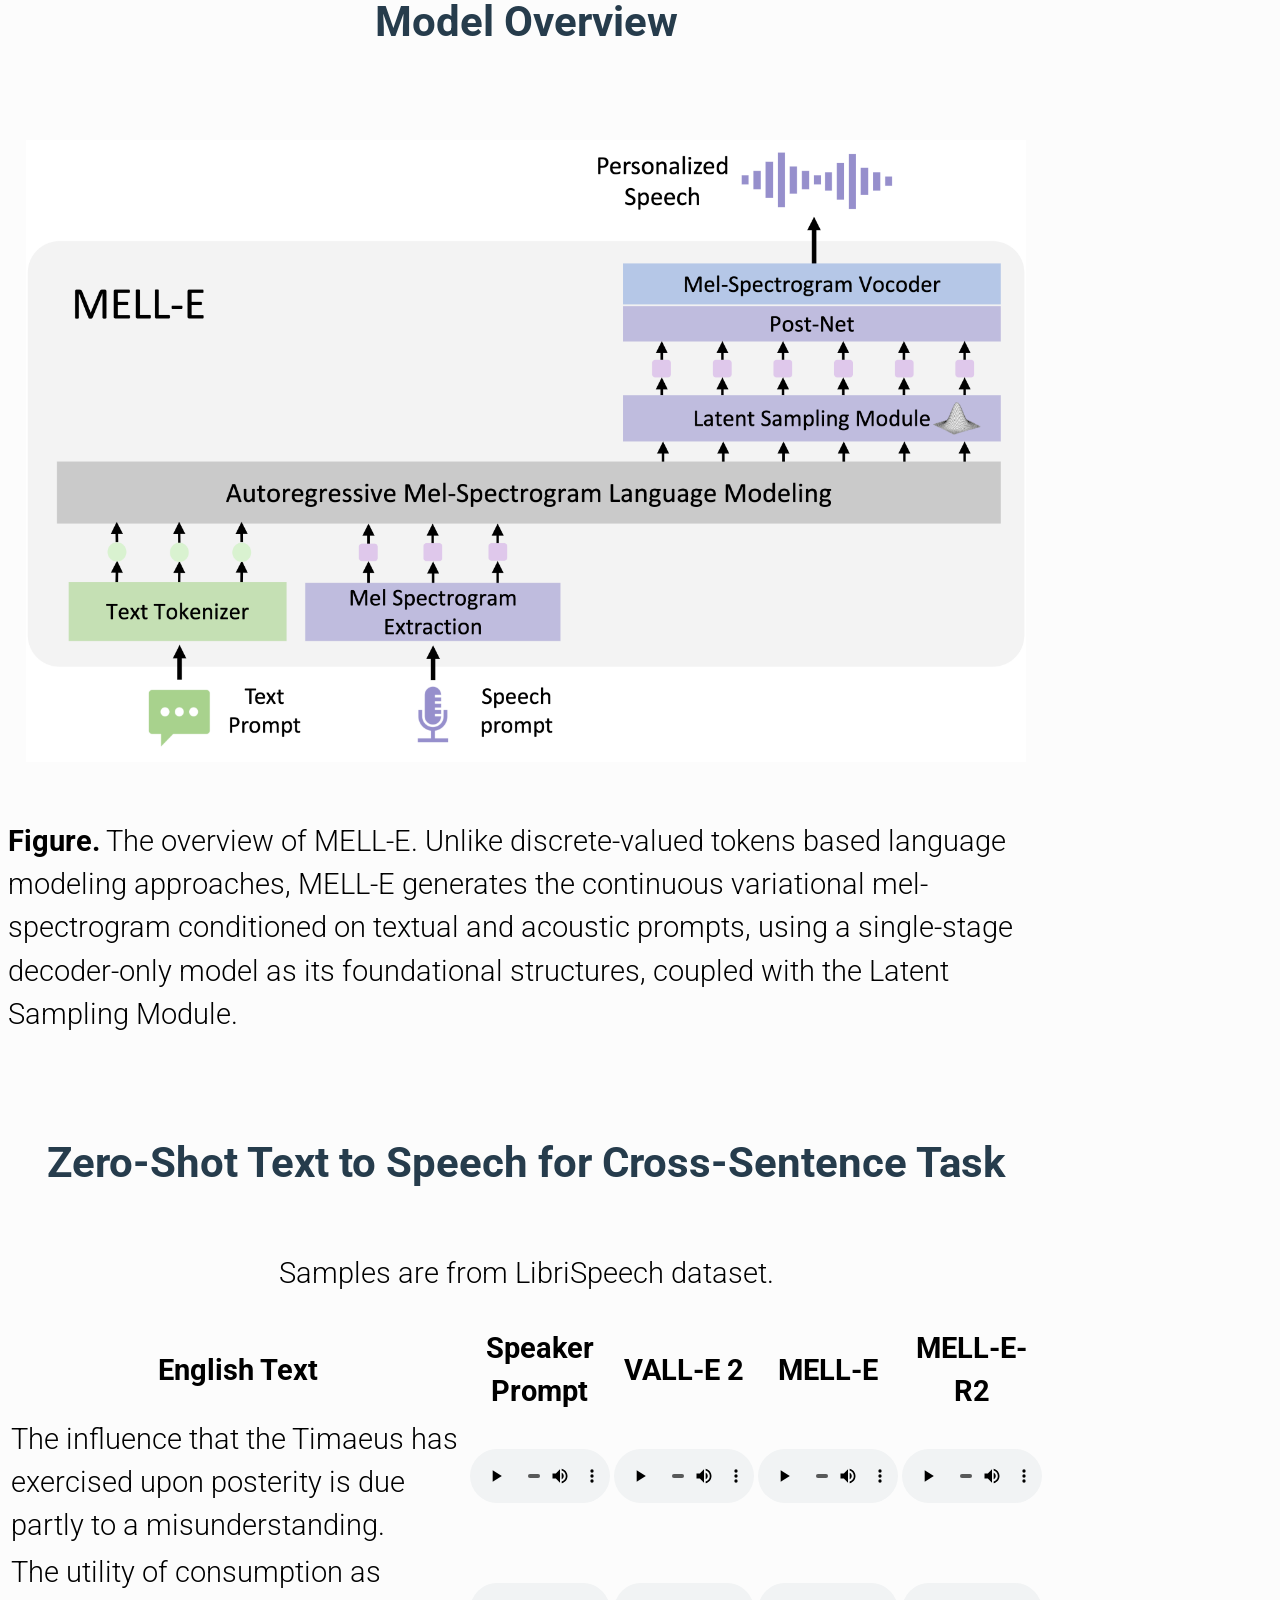
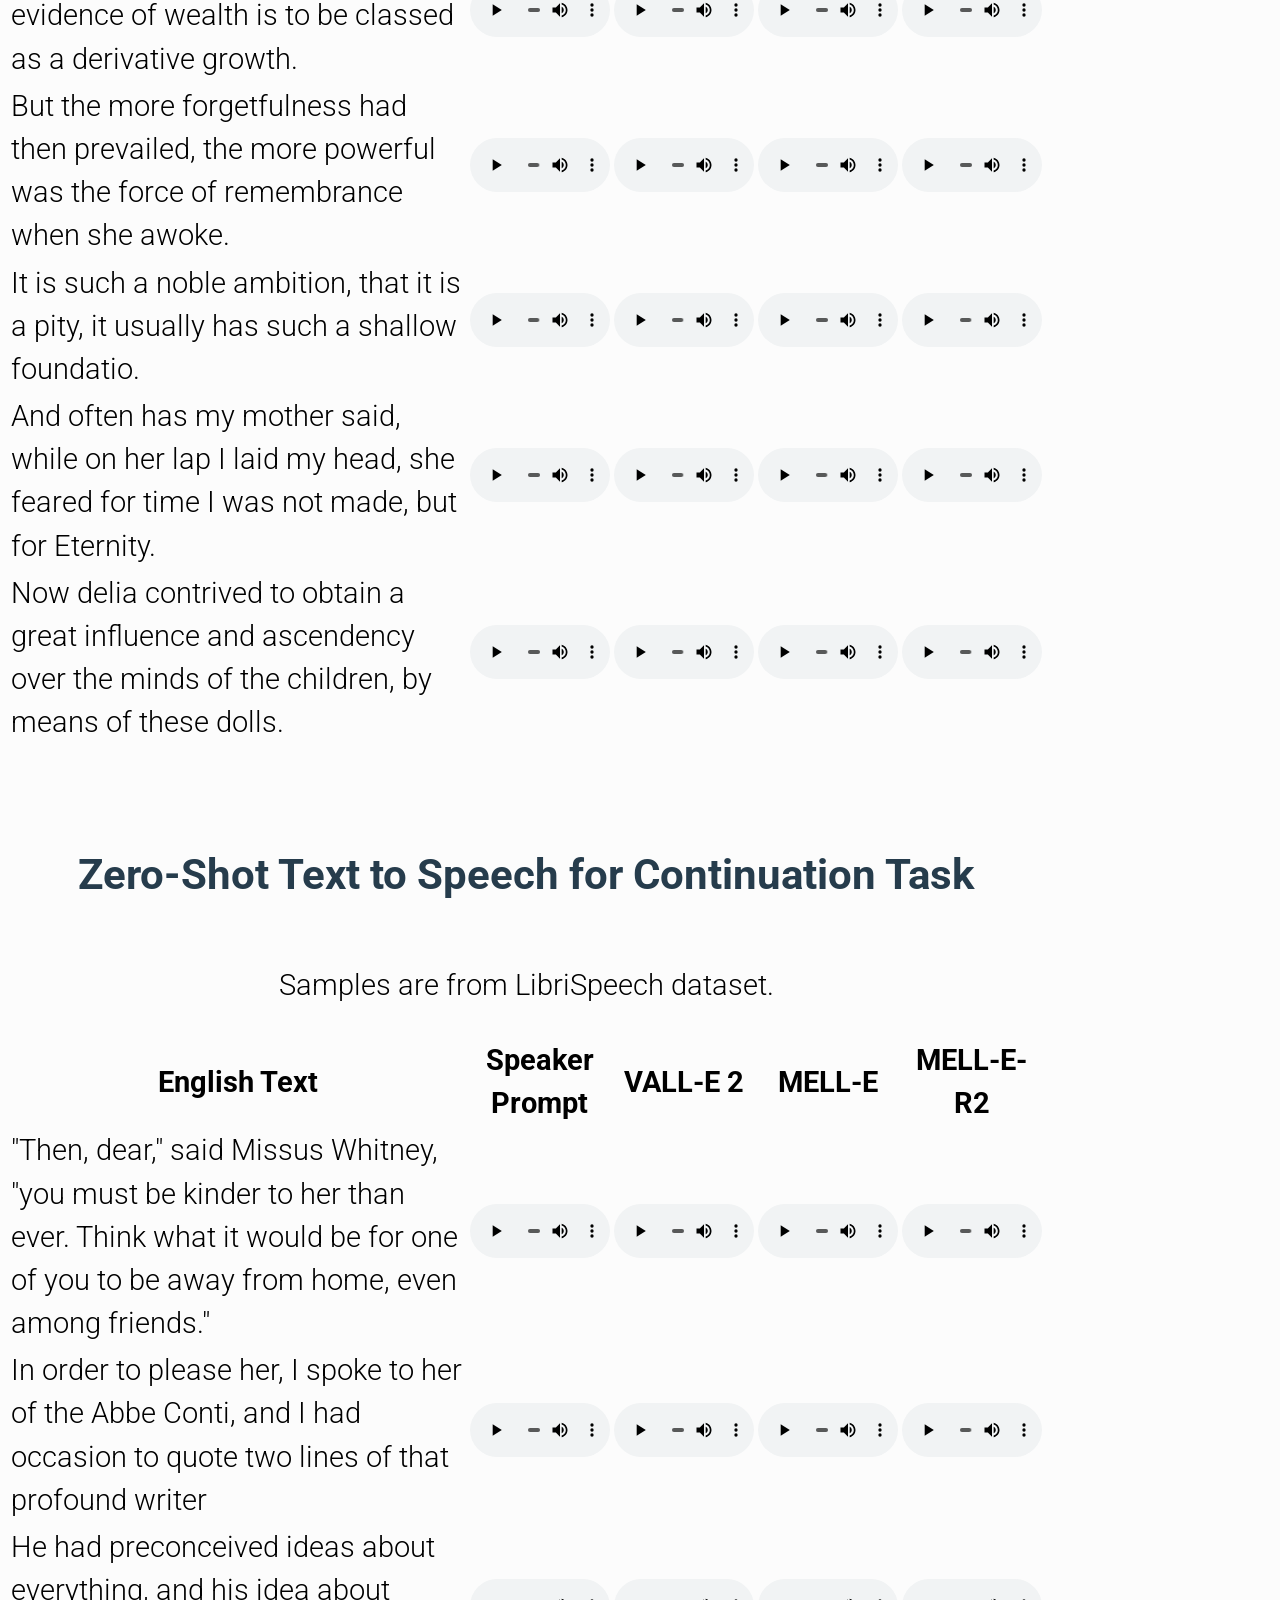
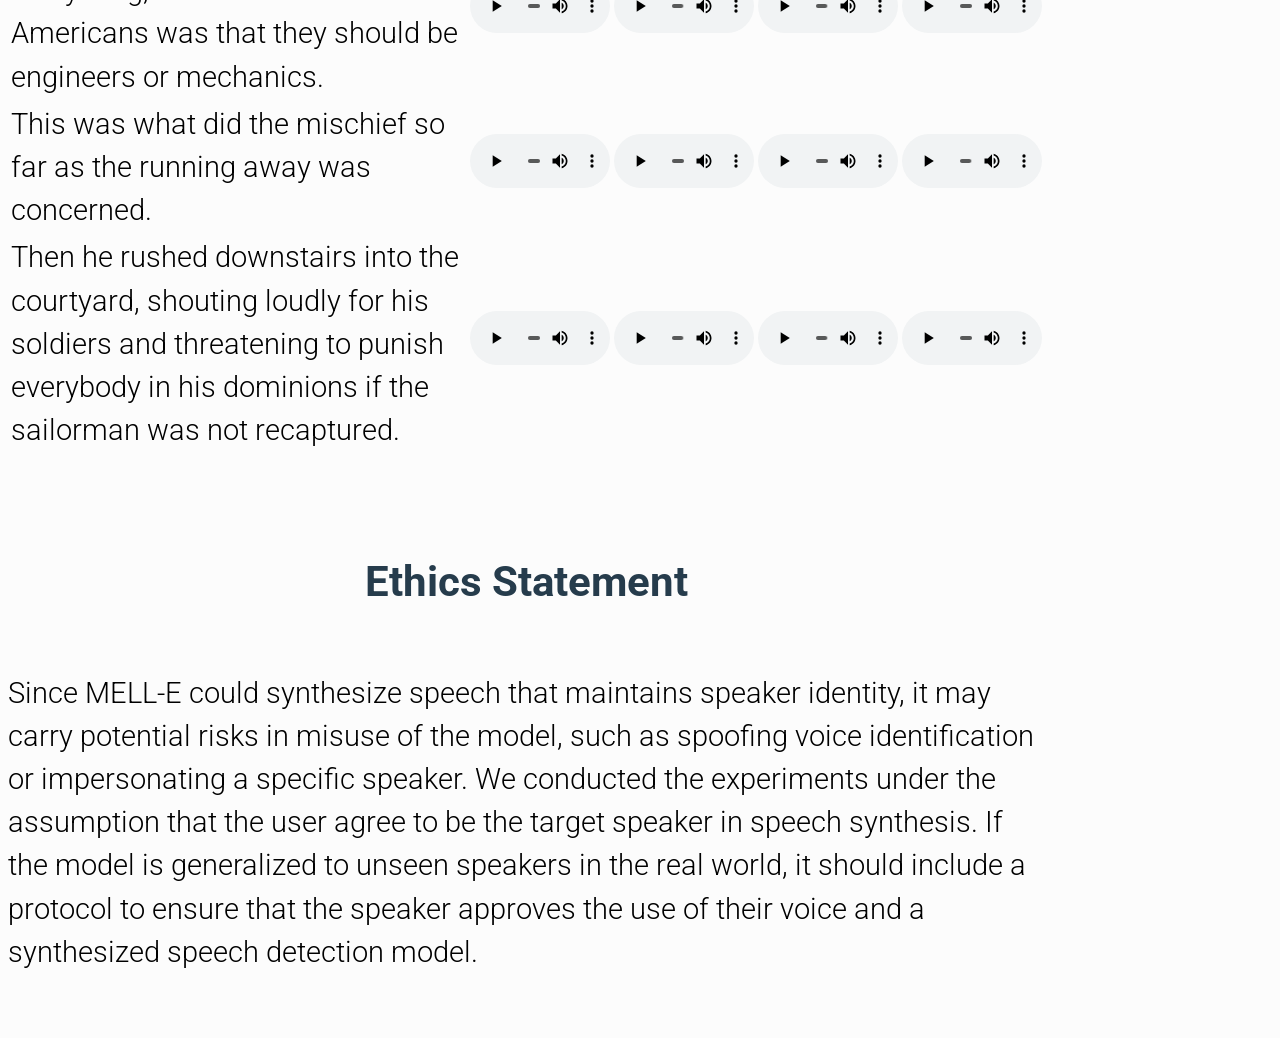
==== commit 0518adbd: "update" ====
--- a/index.html
+++ b/index.html
@@ -47,11 +47,11 @@
 	<b>Contents</b>
       <ul>
         <li><a href="#model-overview">Model Overview</a></li>
-        <li><a href="#xtts-samples">Zero-Shot Text to Speech</a></li>
-        <li><a href="#s2st-samples">Zero-Shot Cross-Lingual Text to Speech</a></li>
-        <li><a href="#lid-samples">Zero-Shot Speech-to-Speech Translation</a></li>
+        <li><a href="#conti_infer">Zero-Shot Text to Speech for Continuation Task</a></li>
+        <li><a href="#cross_infer">Zero-Shot Text to Speech for Cross-Sentence Task</a></li>
+        <!-- <li><a href="#lid-samples">Zero-Shot Speech-to-Speech Translation</a></li>
         <li><a href="#emotion-samples">Voice Emotion Maintenance In Speech-to-Speech Translation</a></li>
-        <!-- <li><a href="#more-samples">More Examples</a></li> -->
+        <li><a href="#more-samples">More Examples</a></li> -->
         <li><a href="#Ethics-Statement">Ethics Statement</a></li>
       </ul>
 	</p>   
@@ -74,332 +74,129 @@
 </div>
 
 <div class="container pt-5 mt-5 shadow p-5 mb-5 bg-white rounded">
-	<h2 id="xtts-samples" style="text-align: center;">Zero-Shot Text to Speech</h2>
+	<h2 id="conti_infer" style="text-align: center;">Zero-Shot Text to Speech for Cross-Sentence Task</h2>
 
 		<div class="table-responsive pt-3">
 			<p style="text-align: center;">
-			<b>English TTS with English prompts </b> (English samples are from LibriSpeech).
+			Samples are from LibriSpeech dataset.
 			</p>
 			<table class="table table-hover pt-2">
 				<thead>
 				<tr>
 				<th style="text-align: center">English Text</th>
 				<th style="text-align: center">Speaker Prompt</th>
-				<th style="text-align: center">Baseline</th>
-				<th style="text-align: center">VIOLA</th>
+				<th style="text-align: center">VALL-E 2</th>
+				<th style="text-align: center">MELL-E</th>
+				<th style="text-align: center">MELL-E-R2</th>
+				<!-- <th style="text-align: center">Ground Truth</th> -->
+												
 				</tr>
 				</thead>
 				<tbody>
-					<tr><td style="text-align: left;vertical-align:middle;width: 600px">Sweat covered brion's body trickling into the tight loincloth that was the only garment he wore.</td>
-						<td style="text-align: center"><audio controls="controls" style="width: 140px;"><source src="audios\entts\ref_14.flac" autoplay/>Your browser does not support the audio element.</audio></td>
-						<td style="text-align: center"><audio controls="controls" style="width: 140px;"><source src="audios\entts\vallex\output_14_0.wav" autoplay/>Your browser does not support the audio element.</audio></td>
-						<td style="text-align: center"><audio controls="controls" style="width: 140px;"><source src="audios\entts\viola\generated_14.wav" autoplay/>Your browser does not support the audio element.</audio></td>
-						</tr>				
-						</tr>
-						<tr><td style="text-align: left;vertical-align:middle;width: 600px">But neither the glorified woods on the one hand nor the lake on the other could at first hold the eye.</td>
-						<td style="text-align: center"><audio controls="controls" style="width: 140px;"><source src="audios\entts\ref_356.flac" autoplay/>Your browser does not support the audio element.</audio></td>
-						<td style="text-align: center"><audio controls="controls" style="width: 140px;"><source src="audios\entts\vallex\output_356_0.wav" autoplay/>Your browser does not support the audio element.</audio></td>
-						<td style="text-align: center"><audio controls="controls" style="width: 140px;"><source src="audios\entts\viola\output_356_0.wav" autoplay/>Your browser does not support the audio element.</audio></td>
-						</tr>
-						<tr><td style="text-align: left;vertical-align:middle;width: 600px">On sunday morning a clear beautiful and still day the order was given for the whole army to advance and to attack immediately.</td>
-						<td style="text-align: center"><audio controls="controls" style="width: 140px;"><source src="audios\entts\ref_467.flac" autoplay/>Your browser does not support the audio element.</audio></td>
-						<td style="text-align: center"><audio controls="controls" style="width: 140px;"><source src="audios\entts\vallex\output_467_0.wav" autoplay/>Your browser does not support the audio element.</audio></td>
-						<td style="text-align: center"><audio controls="controls" style="width: 140px;"><source src="audios\entts\viola\output_467_0.wav" autoplay/>Your browser does not support the audio element.</audio></td>
-						</tr>
-						<tr><td style="text-align: left;vertical-align:middle;width: 600px">The merchant's daughter at first did not answer but as he kept on calling to her she finally asked him what it was that he wanted.</td>
-						<td style="text-align: center"><audio controls="controls" style="width: 140px;"><source src="audios\entts\ref_762.flac" autoplay/>Your browser does not support the audio element.</audio></td>
-						<td style="text-align: center"><audio controls="controls" style="width: 140px;"><source src="audios\entts\vallex\output_762_0.wav" autoplay/>Your browser does not support the audio element.</audio></td>
-						<td style="text-align: center"><audio controls="controls" style="width: 140px;"><source src="audios\entts\viola\output_762_0.wav" autoplay/>Your browser does not support the audio element.</audio></td>
-						</tr>
-						<tr><td style="text-align: left;vertical-align:middle;width: 600px">Gold is the most common metal in the land of oz and is used for many purposes because it is soft and pliable.</td>
-						<td style="text-align: center"><audio controls="controls" style="width: 140px;"><source src="audios\entts\ref_927.flac" autoplay/>Your browser does not support the audio element.</audio></td>
-						<td style="text-align: center"><audio controls="controls" style="width: 140px;"><source src="audios\entts\vallex\output_927_0.wav" autoplay/>Your browser does not support the audio element.</audio></td>
-						<td style="text-align: center"><audio controls="controls" style="width: 140px;"><source src="audios\entts\viola\output_927_0.wav" autoplay/>Your browser does not support the audio element.</audio></td>
-						</tr>
-						</tr>
-						<tr><td style="text-align: left;vertical-align:middle;width: 600px">I understand you to say that there are three students who use this stair and are in the habit of passing your door yes there are.</td>
-						<td style="text-align: center"><audio controls="controls" style="width: 140px;"><source src="audios\entts\ref_981.flac" autoplay/>Your browser does not support the audio element.</audio></td>
-						<td style="text-align: center"><audio controls="controls" style="width: 140px;"><source src="audios\entts\vallex\output_981_0.wav" autoplay/>Your browser does not support the audio element.</audio></td>
-						<td style="text-align: center"><audio controls="controls" style="width: 140px;"><source src="audios\entts\viola\output_981_0.wav" autoplay/>Your browser does not support the audio element.</audio></td>
-						</tr>	
-						</tr>
-						<tr><td style="text-align: left;vertical-align:middle;width: 600px">The cat growled softly picked up the prize in her jaws and trotted into the bushes to devour it.</td>
-						<td style="text-align: center"><audio controls="controls" style="width: 140px;"><source src="audios\entts\ref_1630.flac" autoplay/>Your browser does not support the audio element.</audio></td>
-						<td style="text-align: center"><audio controls="controls" style="width: 140px;"><source src="audios\entts\vallex\output_1630_0.wav" autoplay/>Your browser does not support the audio element.</audio></td>
-						<td style="text-align: center"><audio controls="controls" style="width: 140px;"><source src="audios\entts\viola\output_1630_0.wav" autoplay/>Your browser does not support the audio element.</audio></td>
-						</tr>
+					<tr><td style="text-align: left;vertical-align:middle;width: 600px">The influence that the Timaeus has exercised upon posterity is due partly to a misunderstanding.</td>
+					<td style="text-align: center"><audio controls="controls" style="width: 140px;"><source src="audios\cross\2961-960-0001_prompt.flac" autoplay/>Your browser does not support the audio element.</audio></td>
+					<td style="text-align: center"><audio controls="controls" style="width: 140px;"><source src="audios\cross\2961-960-0001_valle2.wav" autoplay/>Your browser does not support the audio element.</audio></td>
+					<td style="text-align: center"><audio controls="controls" style="width: 140px;"><source src="audios\cross\2961-960-0001_melle.wav" autoplay/>Your browser does not support the audio element.</audio></td>
+					<td style="text-align: center"><audio controls="controls" style="width: 140px;"><source src="audios\cross\2961-960-0001_melle-r2.wav" autoplay/>Your browser does not support the audio element.</audio></td>
+					</tr>
+					<tr><td style="text-align: left;vertical-align:middle;width: 600px">The utility of consumption as evidence of wealth is to be classed as a derivative growth.</td>
+					<td style="text-align: center"><audio controls="controls" style="width: 140px;"><source src="audios\cross\3570-5694-0001_prompt.flac" autoplay/>Your browser does not support the audio element.</audio></td>
+					<td style="text-align: center"><audio controls="controls" style="width: 140px;"><source src="audios\cross\3570-5694-0001_valle2.wav" autoplay/>Your browser does not support the audio element.</audio></td>
+					<td style="text-align: center"><audio controls="controls" style="width: 140px;"><source src="audios\cross\3570-5694-0001_melle.wav" autoplay/>Your browser does not support the audio element.</audio></td>
+					<td style="text-align: center"><audio controls="controls" style="width: 140px;"><source src="audios\cross\3570-5694-0001_melle-r2.wav" autoplay/>Your browser does not support the audio element.</audio></td>
+					</tr>
+					<tr><td style="text-align: left;vertical-align:middle;width: 600px">But the more forgetfulness had then prevailed, the more powerful was the force of remembrance when she awoke.</td>
+					<td style="text-align: center"><audio controls="controls" style="width: 140px;"><source src="audios\cross\4992-23283-0000_prompt.flac" autoplay/>Your browser does not support the audio element.</audio></td>
+					<td style="text-align: center"><audio controls="controls" style="width: 140px;"><source src="audios\cross\4992-23283-0000_valle2.wav" autoplay/>Your browser does not support the audio element.</audio></td>
+					<td style="text-align: center"><audio controls="controls" style="width: 140px;"><source src="audios\cross\4992-23283-0000_melle.wav" autoplay/>Your browser does not support the audio element.</audio></td>
+					<td style="text-align: center"><audio controls="controls" style="width: 140px;"><source src="audios\cross\4992-23283-0000_melle-r2.wav" autoplay/>Your browser does not support the audio element.</audio></td>
+					</tr>
+					<tr><td style="text-align: left;vertical-align:middle;width: 600px">It is such a noble ambition, that it is a pity, it usually has such a shallow foundatio.</td>
+					<td style="text-align: center"><audio controls="controls" style="width: 140px;"><source src="audios\cross\4970-29093-0007_prompt.flac" autoplay/>Your browser does not support the audio element.</audio></td>
+					<td style="text-align: center"><audio controls="controls" style="width: 140px;"><source src="audios\cross\4970-29093-0007_valle2.wav" autoplay/>Your browser does not support the audio element.</audio></td>
+					<td style="text-align: center"><audio controls="controls" style="width: 140px;"><source src="audios\cross\4970-29093-0007_melle.wav" autoplay/>Your browser does not support the audio element.</audio></td>
+					<td style="text-align: center"><audio controls="controls" style="width: 140px;"><source src="audios\cross\4970-29093-0007_melle-r2.wav" autoplay/>Your browser does not support the audio element.</audio></td>
+					</tr>
+					<tr><td style="text-align: left;vertical-align:middle;width: 600px">And often has my mother said, while on her lap I laid my head, she feared for time I was not made, but for Eternity.</td>
+					<td style="text-align: center"><audio controls="controls" style="width: 140px;"><source src="audios\cross\3575-170457-0000_prompt.flac" autoplay/>Your browser does not support the audio element.</audio></td>
+					<td style="text-align: center"><audio controls="controls" style="width: 140px;"><source src="audios\cross\3575-170457-0000_valle2.wav" autoplay/>Your browser does not support the audio element.</audio></td>
+					<td style="text-align: center"><audio controls="controls" style="width: 140px;"><source src="audios\cross\3575-170457-0000_melle.wav" autoplay/>Your browser does not support the audio element.</audio></td>
+					<td style="text-align: center"><audio controls="controls" style="width: 140px;"><source src="audios\cross\3575-170457-0000_melle-r2.wav" autoplay/>Your browser does not support the audio element.</audio></td>
+					</tr>
+					<tr><td style="text-align: left;vertical-align:middle;width: 600px">Now delia contrived to obtain a great influence and ascendency over the minds of the children, by means of these dolls.</td>
+					<td style="text-align: center"><audio controls="controls" style="width: 140px;"><source src="audios\cross\7021-79740-0002_prompt.wav" autoplay/>Your browser does not support the audio element.</audio></td>
+					<td style="text-align: center"><audio controls="controls" style="width: 140px;"><source src="audios\cross\7021-79740-0002_valle2.wav" autoplay/>Your browser does not support the audio element.</audio></td>
+					<td style="text-align: center"><audio controls="controls" style="width: 140px;"><source src="audios\cross\7021-79740-0002_melle.wav" autoplay/>Your browser does not support the audio element.</audio></td>
+					<td style="text-align: center"><audio controls="controls" style="width: 140px;"><source src="audios\cross\7021-79740-0002_melle-r2.wav" autoplay/>Your browser does not support the audio element.</audio></td>
+					</tr>
 				</tbody>
 			</table>
 		</div>
 </div>
 
 <div class="container pt-5 mt-5 shadow p-5 mb-5 bg-white rounded">
-	<h2 id="s2st-samples" style="text-align: center;">Zero-Shot Cross-lingual Text to Speech</h2>
+	<h2 id="cross_infer" style="text-align: center;">Zero-Shot Text to Speech for Continuation Task</h2>
 
 		<div class="table-responsive pt-3">
 			<p style="text-align: center;">
-			<b>English TTS with Chinese prompts and accent </b> (Samples are from EMIME).</b>
+			Samples are from LibriSpeech dataset.
 			</p>
 			<table class="table table-hover pt-2">
 			<thead>
 			<tr>
 				<th style="text-align: center">English Text</th>
 				<th style="text-align: center">Speaker Prompt</th>
-				<th style="text-align: center">Baseline</th>
-				<th style="text-align: center">VIOLA</th>
+				<th style="text-align: center">VALL-E 2</th>
+				<th style="text-align: center">MELL-E</th>
+				<th style="text-align: center">MELL-E-R2</th>
+				<!-- <th style="text-align: center">Ground Truth</th> -->
 			</tr>
 			</thead>
 			<tbody>
-				
-					</tr>
-					<tr><td style="text-align: left;vertical-align:middle;width: 600px">The fishermen are inactive tired and disappointed.</td>
-					<td style="text-align: center"><audio controls="controls" style="width: 140px;"><source src="audios\zh2en_tts\ref_698.wav" autoplay/>Your browser does not support the audio element.</audio></td>
-					<td style="text-align: center"><audio controls="controls" style="width: 140px;"><source src="audios\zh2en_tts\vallex\output_698_0.wav" autoplay/>Your browser does not support the audio element.</audio></td>
-					<td style="text-align: center"><audio controls="controls" style="width: 140px;"><source src="audios\zh2en_tts\viola\output_698_0.wav" autoplay/>Your browser does not support the audio element.</audio></td>
-					</tr>
-				<tr><td style="text-align: left;vertical-align:middle;width: 600px">Unfortunately others separate on the basis of accumulated hatred.</td>
-					<td style="text-align: center"><audio controls="controls" style="width: 140px;"><source src="audios\zh2en_tts\ref_10.wav" autoplay/>Your browser does not support the audio element.</audio></td>
-					<td style="text-align: center"><audio controls="controls" style="width: 140px;"><source src="audios\zh2en_tts\vallex\output_10_0.wav" autoplay/>Your browser does not support the audio element.</audio></td>
-					<td style="text-align: center"><audio controls="controls" style="width: 140px;"><source src="audios\zh2en_tts\viola\output_10_0.wav" autoplay/>Your browser does not support the audio element.</audio></td>
-					</tr>				
-					</tr>
-					<tr><td style="text-align: left;vertical-align:middle;width: 600px">In reality the european parliament is practising delay tactics.</td>
-					<td style="text-align: center"><audio controls="controls" style="width: 140px;"><source src="audios\zh2en_tts\ref_360.wav" autoplay/>Your browser does not support the audio element.</audio></td>
-					<td style="text-align: center"><audio controls="controls" style="width: 140px;"><source src="audios\zh2en_tts\vallex\output_358_0.wav" autoplay/>Your browser does not support the audio element.</audio></td>
-					<td style="text-align: center"><audio controls="controls" style="width: 140px;"><source src="audios\zh2en_tts\viola\output_358_0.wav" autoplay/>Your browser does not support the audio element.</audio></td>
+					<tr><td style="text-align: left;vertical-align:middle;width: 600px">"Then, dear," said Missus Whitney, "you must be kinder to her than ever. Think what it would be for one of you to be away from home, even among friends."</td>
+					<td style="text-align: center"><audio controls="controls" style="width: 140px;"><source src="audios\conti\237-126133-0002_prompt.flac" autoplay/>Your browser does not support the audio element.</audio></td>
+					<td style="text-align: center"><audio controls="controls" style="width: 140px;"><source src="audios\conti\237-126133-0002_valle2.wav" autoplay/>Your browser does not support the audio element.</audio></td>
+					<td style="text-align: center"><audio controls="controls" style="width: 140px;"><source src="audios\conti\237-126133-0002_melle.wav" autoplay/>Your browser does not support the audio element.</audio></td>
+					<td style="text-align: center"><audio controls="controls" style="width: 140px;"><source src="audios\conti\237-126133-0002_melle-r2.wav" autoplay/>Your browser does not support the audio element.</audio></td>
+					</tr>
+					<tr><td style="text-align: left;vertical-align:middle;width: 600px">In order to please her, I spoke to her of the Abbe Conti, and I had occasion to quote two lines of that profound writer</td>
+					<td style="text-align: center"><audio controls="controls" style="width: 140px;"><source src="audios\conti\3729-6852-0002_prompt.flac" autoplay/>Your browser does not support the audio element.</audio></td>
+					<td style="text-align: center"><audio controls="controls" style="width: 140px;"><source src="audios\conti\3729-6852-0002_valle2.wav" autoplay/>Your browser does not support the audio element.</audio></td>
+					<td style="text-align: center"><audio controls="controls" style="width: 140px;"><source src="audios\conti\3729-6852-0002_melle.wav" autoplay/>Your browser does not support the audio element.</audio></td>
+					<td style="text-align: center"><audio controls="controls" style="width: 140px;"><source src="audios\conti\3729-6852-0002_melle-r2.wav" autoplay/>Your browser does not support the audio element.</audio></td>
+					</tr>			
+					<tr><td style="text-align: left;vertical-align:middle;width: 600px">He had preconceived ideas about everything, and his idea about Americans was that they should be engineers or mechanics.</td>
+					<td style="text-align: center"><audio controls="controls" style="width: 140px;"><source src="audios\conti\4446-2271-0001_prompt.flac" autoplay/>Your browser does not support the audio element.</audio></td>
+					<td style="text-align: center"><audio controls="controls" style="width: 140px;"><source src="audios\conti\4446-2271-0001_valle2.wav" autoplay/>Your browser does not support the audio element.</audio></td>
+					<td style="text-align: center"><audio controls="controls" style="width: 140px;"><source src="audios\conti\4446-2271-0001_melle.wav" autoplay/>Your browser does not support the audio element.</audio></td>
+					<td style="text-align: center"><audio controls="controls" style="width: 140px;"><source src="audios\conti\4446-2271-0001_melle-r2.wav" autoplay/>Your browser does not support the audio element.</audio></td>
 					</tr>	
-					</tr>
-					<tr><td style="text-align: left;vertical-align:middle;width: 600px">Summer time has in practice become normal time.</td>
-					<td style="text-align: center"><audio controls="controls" style="width: 140px;"><source src="audios\zh2en_tts\ref_176.wav" autoplay/>Your browser does not support the audio element.</audio></td>
-					<td style="text-align: center"><audio controls="controls" style="width: 140px;"><source src="audios\zh2en_tts\vallex\output_176_0.wav" autoplay/>Your browser does not support the audio element.</audio></td>
-					<td style="text-align: center"><audio controls="controls" style="width: 140px;"><source src="audios\zh2en_tts\viola\output_176_0.wav" autoplay/>Your browser does not support the audio element.</audio></td>
-					</tr>
-					</tr>
-					<tr><td style="text-align: left;vertical-align:middle;width: 600px">There is a connection between all of this.</td>
-					<td style="text-align: center"><audio controls="controls" style="width: 140px;"><source src="audios\zh2en_tts\ref_640.wav" autoplay/>Your browser does not support the audio element.</audio></td>
-					<td style="text-align: center"><audio controls="controls" style="width: 140px;"><source src="audios\zh2en_tts\vallex\output_640_0.wav" autoplay/>Your browser does not support the audio element.</audio></td>
-					<td style="text-align: center"><audio controls="controls" style="width: 140px;"><source src="audios\zh2en_tts\viola\output_640_0.wav" autoplay/>Your browser does not support the audio element.</audio></td>
-					</tr>
-					<tr><td style="text-align: left;vertical-align:middle;width: 600px">This parliament represents the people of europe.</td>
-					<td style="text-align: center"><audio controls="controls" style="width: 140px;"><source src="audios\zh2en_tts\ref_187.wav" autoplay/>Your browser does not support the audio element.</audio></td>
-					<td style="text-align: center"><audio controls="controls" style="width: 140px;"><source src="audios\zh2en_tts\vallex\output_187_0.wav" autoplay/>Your browser does not support the audio element.</audio></td>
-					<td style="text-align: center"><audio controls="controls" style="width: 140px;"><source src="audios\zh2en_tts\viola\output_187_0.wav" autoplay/>Your browser does not support the audio element.</audio></td>
-					</tr>
-					</tr>
-					<tr><td style="text-align: left;vertical-align:middle;width: 600px">Turkey must come to terms with the truth.</td>
-					<td style="text-align: center"><audio controls="controls" style="width: 140px;"><source src="audios\zh2en_tts\ref_694.wav" autoplay/>Your browser does not support the audio element.</audio></td>
-					<td style="text-align: center"><audio controls="controls" style="width: 140px;"><source src="audios\zh2en_tts\vallex\output_694_0.wav" autoplay/>Your browser does not support the audio element.</audio></td>
-					<td style="text-align: center"><audio controls="controls" style="width: 140px;"><source src="audios\zh2en_tts\viola\output_694_0.wav" autoplay/>Your browser does not support the audio element.</audio></td>
-					</tr>
-					<tr><td style="text-align: left;vertical-align:middle;width: 600px">The problems I mentioned are not insurmountable.</td>
-					<td style="text-align: center"><audio controls="controls" style="width: 140px;"><source src="audios\zh2en_tts\ref_303.wav" autoplay/>Your browser does not support the audio element.</audio></td>
-					<td style="text-align: center"><audio controls="controls" style="width: 140px;"><source src="audios\zh2en_tts\vallex\output_303_0.wav" autoplay/>Your browser does not support the audio element.</audio></td>
-					<td style="text-align: center"><audio controls="controls" style="width: 140px;"><source src="audios\zh2en_tts\viola\output_303_0.wav" autoplay/>Your browser does not support the audio element.</audio></td>
-					</tr>
-					</tr>
-					<tr><td style="text-align: left;vertical-align:middle;width: 600px">We reject this socially unacceptable reform.</td>
-					<td style="text-align: center"><audio controls="controls" style="width: 140px;"><source src="audios\zh2en_tts\ref_571.wav" autoplay/>Your browser does not support the audio element.</audio></td>
-					<td style="text-align: center"><audio controls="controls" style="width: 140px;"><source src="audios\zh2en_tts\vallex\output_571_0.wav" autoplay/>Your browser does not support the audio element.</audio></td>
-					<td style="text-align: center"><audio controls="controls" style="width: 140px;"><source src="audios\zh2en_tts\viola\output_571_0.wav" autoplay/>Your browser does not support the audio element.</audio></td>
-					</tr>
-					</tr>
-					<tr><td style="text-align: left;vertical-align:middle;width: 600px">In reality the european parliament is practising delay tactics.</td>
-					<td style="text-align: center"><audio controls="controls" style="width: 140px;"><source src="audios\zh2en_tts\ref_659.wav" autoplay/>Your browser does not support the audio element.</audio></td>
-					<td style="text-align: center"><audio controls="controls" style="width: 140px;"><source src="audios\zh2en_tts\vallex\output_659_0.wav" autoplay/>Your browser does not support the audio element.</audio></td>
-					<td style="text-align: center"><audio controls="controls" style="width: 140px;"><source src="audios\zh2en_tts\viola\output_659_0.wav" autoplay/>Your browser does not support the audio element.</audio></td>
-					</tr>
-					
-					
+					<tr><td style="text-align: left;vertical-align:middle;width: 600px">This was what did the mischief so far as the running away was concerned.</td>
+					<td style="text-align: center"><audio controls="controls" style="width: 140px;"><source src="audios\conti\8463-287645-0000_prompt.flac" autoplay/>Your browser does not support the audio element.</audio></td>
+					<td style="text-align: center"><audio controls="controls" style="width: 140px;"><source src="audios\conti\8463-287645-0000_valle2.wav" autoplay/>Your browser does not support the audio element.</audio></td>
+					<td style="text-align: center"><audio controls="controls" style="width: 140px;"><source src="audios\conti\8463-287645-0000_melle.wav" autoplay/>Your browser does not support the audio element.</audio></td>
+					<td style="text-align: center"><audio controls="controls" style="width: 140px;"><source src="audios\conti\8463-287645-0000_melle-r2.wav" autoplay/>Your browser does not support the audio element.</audio></td>
+					</tr>
+					<tr><td style="text-align: left;vertical-align:middle;width: 600px">Then he rushed downstairs into the courtyard, shouting loudly for his soldiers and threatening to punish everybody in his dominions if the sailorman was not recaptured.</td>
+					<td style="text-align: center"><audio controls="controls" style="width: 140px;"><source src="audios\conti\8555-284447-0000_prompt.flac" autoplay/>Your browser does not support the audio element.</audio></td>
+					<td style="text-align: center"><audio controls="controls" style="width: 140px;"><source src="audios\conti\8555-284447-0000_valle2.wav" autoplay/>Your browser does not support the audio element.</audio></td>
+					<td style="text-align: center"><audio controls="controls" style="width: 140px;"><source src="audios\conti\8555-284447-0000_melle.wav" autoplay/>Your browser does not support the audio element.</audio></td>
+					<td style="text-align: center"><audio controls="controls" style="width: 140px;"><source src="audios\conti\8555-284447-0000_melle-r2.wav" autoplay/>Your browser does not support the audio element.</audio></td>
+					</tr>
+
 			</tbody>
 			</table>
 			
 		</div>
 </div>
 
-<div class="container pt-5 mt-5 shadow p-5 mb-5 bg-white rounded">
-	<h2 id="lid-samples" style="text-align: center;">Zero-Shot Speech-to-Speech Translation</h2>
-		<div class="table-responsive pt-3">
-			<p style="text-align: center;">
-			<b>Chinese to English on EMIME dataset. </b>
-			</p>
-			<table class="table table-hover pt-2">
-			<thead>
-			<tr>
-				<th style="text-align: center">Chinese Speech (Input)</th>
-				<th style="text-align: center">Model</th>
-				<th style="text-align: center">Chinese Transcription (ASR Result)</th>
-				<th style="text-align: center">English Text (MT Result)</th>
-				<th style="text-align: center">English Speech (TTS Result)</th>
-			</tr>
-			</thead>
-			<tbody>
-			<tr>
-			<tr>
-			<tr>
-			<td style="text-align: center; vertical-align:middle" rowspan="3"><audio controls="controls" style="width: 120px;"><source src="audios\s2st\ref_252.wav" autoplay/>Your browser does not support the audio element.</audio></td>
-			<td style="text-align: center;vertical-align:middle;width: 200px">Ground Truth</td>
-			<td style="text-align: center;vertical-align:middle;width: 200px">我提到的这个问题并不难处理</td>
-			<td style="text-align: center;vertical-align:middle;width: 250px">The problems I mentioned are not insurmountable.</td>
-			<td style="text-align: center"><audio controls="controls" style="width: 120px;"><source src="audios\s2st\GT\gt_252.wav" autoplay/>Your browser does not support the audio element.</audio></td>
-			</tr>
-			<td style="text-align: center;vertical-align:middle;width: 200px">AED->AED->VALLEX</td>
-			<td style="text-align: center;vertical-align:middle;width: 200px">我提到的这个问题并不难处理</td>
-			<td style="text-align: center;vertical-align:middle;width: 250px">The problem I mentioned is not difficult to deal with.</td>
-			<td style="text-align: center"><audio controls="controls" style="width: 120px;"><source src="audios\s2st\vallex\output_252_0.wav" autoplay/>Your browser does not support the audio element.</audio></td>
-			</tr>
-			<tr>
-			<td style="text-align: center;vertical-align:middle;width: 200px">VIOLA</td>
-			<td style="text-align: center;vertical-align:middle;width: 200px">我提到的这个问题并不难处理</td>
-			<td style="text-align: center;vertical-align:middle;width: 250px">The problem I mentioned is not difficult to deal with.</td>
-			<td style="text-align: center"><audio controls="controls" style="width: 120px;"><source src="audios\s2st\viola\output_252_0.wav" autoplay/>Your browser does not support the audio element.</audio></td>
-			</tr>
-			<!-- new one -->
-			<tr>
-			<tr>
-			<td style="text-align: center; vertical-align:middle" rowspan="3"><audio controls="controls" style="width: 120px;"><source src="audios\s2st\ref_259.wav" autoplay/>Your browser does not support the audio element.</audio></td>
-			<td style="text-align: center;vertical-align:middle;width: 200px">Ground Truth</td>
-			<td style="text-align: center;vertical-align:middle;width: 200px">实际上欧洲议会正在施展拖延战术</td>
-			<td style="text-align: center;vertical-align:middle;width: 250px">In reality the european parliament is practising delay tactics.</td>
-			<td style="text-align: center"><audio controls="controls" style="width: 120px;"><source src="audios\s2st\GT\gt_259.wav" autoplay/>Your browser does not support the audio element.</audio></td>
-			</tr>
-			<tr>
-			<td style="text-align: center;vertical-align:middle;width: 200px">AED->AED->VALLEX</td>
-			<td style="text-align: center;vertical-align:middle;width: 200px">实际上欧洲议会正在施展拖延战术</td>
-			<td style="text-align: center;vertical-align:middle;width: 250px">In fact europe is using delaying tactics once and for all.</td>
-			<td style="text-align: center"><audio controls="controls" style="width: 120px;"><source src="audios\s2st\vallex\output_259_0.wav" autoplay/>Your browser does not support the audio element.</audio></td>
-			</tr>
-			<tr>
-			<td style="text-align: center;vertical-align:middle;width: 200px">VIOLA</td>
-			<td style="text-align: center;vertical-align:middle;width: 200px">实际上欧洲议会正在施展拖延战术</td>
-			<td style="text-align: center;vertical-align:middle;width: 250px">In practice europe is once again staging its procrastination tactics.</td>
-			<td style="text-align: center"><audio controls="controls" style="width: 120px;"><source src="audios\s2st\viola\output_259_0.wav" autoplay/>Your browser does not support the audio element.</audio></td>
-			</tr>
-			<!-- new one -->
-
-			<tr>
-				<td style="text-align: center; vertical-align:middle" rowspan="3"><audio controls="controls" style="width: 120px;"><source src="audios\s2st\ref_441.wav" autoplay/>Your browser does not support the audio element.</audio></td>
-				<td style="text-align: center;vertical-align:middle;width: 200px">Ground Truth</td>
-				<td style="text-align: center;vertical-align:middle;width: 200px">这一切之间皆有关联</td>
-				<td style="text-align: center;vertical-align:middle;width: 250px">There is a connection between all of this.</td>
-				<td style="text-align: center"><audio controls="controls" style="width: 120px;"><source src="audios\s2st\GT\gt_441.wav" autoplay/>Your browser does not support the audio element.</audio></td>
-				<tr>
-				<td style="text-align: center;vertical-align:middle;width: 200px">AED->AED->VALLEX</td>
-				<td style="text-align: center;vertical-align:middle;width: 200px">这一切之间皆有关联</td>
-				<td style="text-align: center;vertical-align:middle;width: 250px">There is a link between all this.</td>
-				<td style="text-align: center"><audio controls="controls" style="width: 120px;"><source src="audios\s2st\vallex\output_441_0.wav" autoplay/>Your browser does not support the audio element.</audio></td>
-				</tr>
-				<tr>
-				<td style="text-align: center;vertical-align:middle;width: 200px">VIOLA</td>
-				<td style="text-align: center;vertical-align:middle;width: 200px">这一切之间皆有关联</td>
-				<td style="text-align: center;vertical-align:middle;width: 250px">There is a connection between all of this.</td>
-				<td style="text-align: center"><audio controls="controls" style="width: 120px;"><source src="audios\s2st\viola\output_441_0.wav" autoplay/>Your browser does not support the audio element.</audio></td>
-				</tr>
-				<!-- new one -->
-
-
-			<tr>
-			<tr>
-			<td style="text-align: center; vertical-align:middle" rowspan="3"><audio controls="controls" style="width: 120px;"><source src="audios\s2st\ref_298.wav" autoplay/>Your browser does not support the audio element.</audio></td>
-			<td style="text-align: center;vertical-align:middle;width: 200px">Ground Truth</td>
-			<td style="text-align: center;vertical-align:middle;width: 200px">渔夫们没在工作显得累而失望</td>
-			<td style="text-align: center;vertical-align:middle;width: 250px">The fishermen are inactive tired and disappointed.</td>
-			<td style="text-align: center"><audio controls="controls" style="width: 120px;"><source src="audios\s2st\GT\gt_298.wav" autoplay/>Your browser does not support the audio element.</audio></td>
-			</tr>
-			<tr>
-			<td style="text-align: center;vertical-align:middle;width: 200px">AED->AED->VALLEX</td>
-			<td style="text-align: center;vertical-align:middle;width: 200px">渔夫们没在工作是累而失望</td>
-			<td style="text-align: center;vertical-align:middle;width: 250px">The fishermen were tired and disappointed when they were not working.</td>
-			<td style="text-align: center"><audio controls="controls" style="width: 120px;"><source src="audios\s2st\vallex\output_298_0.wav" autoplay/>Your browser does not support the audio element.</audio></td>
-			</tr>
-			<tr>
-			<td style="text-align: center;vertical-align:middle;width: 200px">VIOLA</td>
-			<td style="text-align: center;vertical-align:middle;width: 200px">渔夫们没在工作显得累而失望</td>
-			<td style="text-align: center;vertical-align:middle;width: 250px">The fishermen looked tired and disappointed when they were not working.</td>
-			<td style="text-align: center"><audio controls="controls" style="width: 120px;"><source src="audios\s2st\viola\output_298_0.wav" autoplay/>Your browser does not support the audio element.</audio></td>
-			</tr>
-			<!-- new one -->
-
-			<tr>
-			<tr>
-			<td style="text-align: center; vertical-align:middle" rowspan="3"><audio controls="controls" style="width: 120px;"><source src="audios\s2st\ref_318.wav" autoplay/>Your browser does not support the audio element.</audio></td>
-			<td style="text-align: center;vertical-align:middle;width: 200px">Ground Truth</td>
-			<td style="text-align: center;vertical-align:middle;width: 200px">立法已经到位以便达成这些目标</td>
-			<td style="text-align: center;vertical-align:middle;width: 250px">Legislation is already in place to achieve these aims.</td>
-			<td style="text-align: center"><audio controls="controls" style="width: 120px;"><source src="audios\s2st\GT\gt_318.wav" autoplay/>Your browser does not support the audio element.</audio></td>
-			</tr>
-			<tr>
-			<td style="text-align: center;vertical-align:middle;width: 200px">AED->AED->VALLEX</td>
-			<td style="text-align: center;vertical-align:middle;width: 200px">立法已经到位已变成这些目标</td>
-			<td style="text-align: center;vertical-align:middle;width: 250px">Legislation is in place and has become one of those objectives.</td>
-			<td style="text-align: center"><audio controls="controls" style="width: 120px;"><source src="audios\s2st\vallex\output_318_0.wav" autoplay/>Your browser does not support the audio element.</audio></td>
-			</tr>
-			<tr>
-			<td style="text-align: center;vertical-align:middle;width: 200px">VIOLA</td>
-			<td style="text-align: center;vertical-align:middle;width: 200px">立法已经到位已变成这些目标</td>
-			<td style="text-align: center;vertical-align:middle;width: 250px">Legislation is already in place and has become these targets.</td>
-			<td style="text-align: center"><audio controls="controls" style="width: 120px;"><source src="audios\s2st\viola\output_318_0.wav" autoplay/>Your browser does not support the audio element.</audio></td>
-			</tr>
-			<!-- new one -->
-
-			
-
-
-			</tbody>
-			</table>
-		</div>
-</div>
-
-<div class="container pt-5 mt-5 shadow p-5 mb-5 bg-white rounded">		
-	<h2 id="emotion-samples" style="text-align: center;"> Voice Emotion Maintenance </h2>
-		<p> 
-		VIOLA can translate speech while maintaining the emotion in the source speech. The source audio are sampled from the Emotional Voices Database ESD.
-		</p>
-	<div class="table-responsive pt-3">
-		<table class="table table-hover pt-2">
-		<thead>
-		<tr>
-		<th style="text-align: center">Emotion</th>
-		<th style="text-align: center">Chinese Speech</th>
-		<th style="text-align: center">English Speech Generated by VIOLA<br>(Speech-to-Speech Translation)</th>
-		</tr>
-		</thead>
-		<tbody>
-		<tr>
-		<td style="text-align: center;vertical-align:middle;width: 500px">Happy</td>
-		<td style="text-align: center"><audio controls="controls" style="width: 140px;"><source src="audios\emotion\happy2_source.wav" autoplay/>Your browser does not support the audio element.</audio></td>
-		<td style="text-align: center"><audio controls="controls" style="width: 140px;"><source src="audios\emotion\happy2_est.wav" autoplay/>Your browser does not support the audio element.</audio></td>
-		</tr>
-		<tr>
-		<td style="text-align: center;vertical-align:middle;width: 500px">Neutral</td>
-		<td style="text-align: center"><audio controls="controls" style="width: 140px;"><source src="audios\emotion\neutral1_source.wav" autoplay/>Your browser does not support the audio element.</audio></td>
-		<td style="text-align: center"><audio controls="controls" style="width: 140px;"><source src="audios\emotion\neutral1_est.wav" autoplay/>Your browser does not support the audio element.</audio></td>
-		</tr>
-		<tr>
-		<td style="text-align: center;vertical-align:middle;width: 500px">Angry</td>
-		<td style="text-align: center"><audio controls="controls" style="width: 140px;"><source src="audios\emotion\angry1_source.wav" autoplay/>Your browser does not support the audio element.</audio></td>
-		<td style="text-align: center"><audio controls="controls" style="width: 140px;"><source src="audios\emotion\angry1_est.wav" autoplay/>Your browser does not support the audio element.</audio></td>
-		</tr>
-		<tr>
-		<td style="text-align: center;vertical-align:middle;width: 500px">Sad</td>
-		<td style="text-align: center"><audio controls="controls" style="width: 140px;"><source src="audios\emotion\sad1_source.wav" autoplay/>Your browser does not support the audio element.</audio></td>
-		<td style="text-align: center"><audio controls="controls" style="width: 140px;"><source src="audios\emotion\sad1_est.wav" autoplay/>Your browser does not support the audio element.</audio></td>
-		</tr>
-		<tr>
-		<td style="text-align: center;vertical-align:middle;width: 500px">Surprise	</td>
-		<td style="text-align: center"><audio controls="controls" style="width: 140px;"><source src="audios\emotion\surprise1_source.wav" autoplay/>Your browser does not support the audio element.</audio></td>
-		<td style="text-align: center"><audio controls="controls" style="width: 140px;"><source src="audios\emotion\surprise1_est.wav" autoplay/>Your browser does not support the audio element.</audio></td>
-		</tr>
-		</tbody>
-		</table>	
-	</div>
-</div>
 
 
 
 <div class="container pt-5 mt-5 shadow p-5 mb-5 bg-white rounded">		
 	<h2 id="Ethics-Statement" style="text-align: center;">Ethics Statement</h2>
 	<p>
-	Since VIOLA could synthesize speech that maintains speaker identity, it may carry potential risks in misuse of the model, such as spoofing voice identification or impersonating a specific speaker. We conducted the experiments under the assumption that the user agree to be the target speaker in speech synthesis. If the model is generalized to unseen speakers in the real world, it should include a protocol to ensure that the speaker approves the use of their voice and a synthesized speech detection model.
+	Since MELL-E could synthesize speech that maintains speaker identity, it may carry potential risks in misuse of the model, such as spoofing voice identification or impersonating a specific speaker. We conducted the experiments under the assumption that the user agree to be the target speaker in speech synthesis. If the model is generalized to unseen speakers in the real world, it should include a protocol to ensure that the speaker approves the use of their voice and a synthesized speech detection model.
 	</p>
 </div>
  
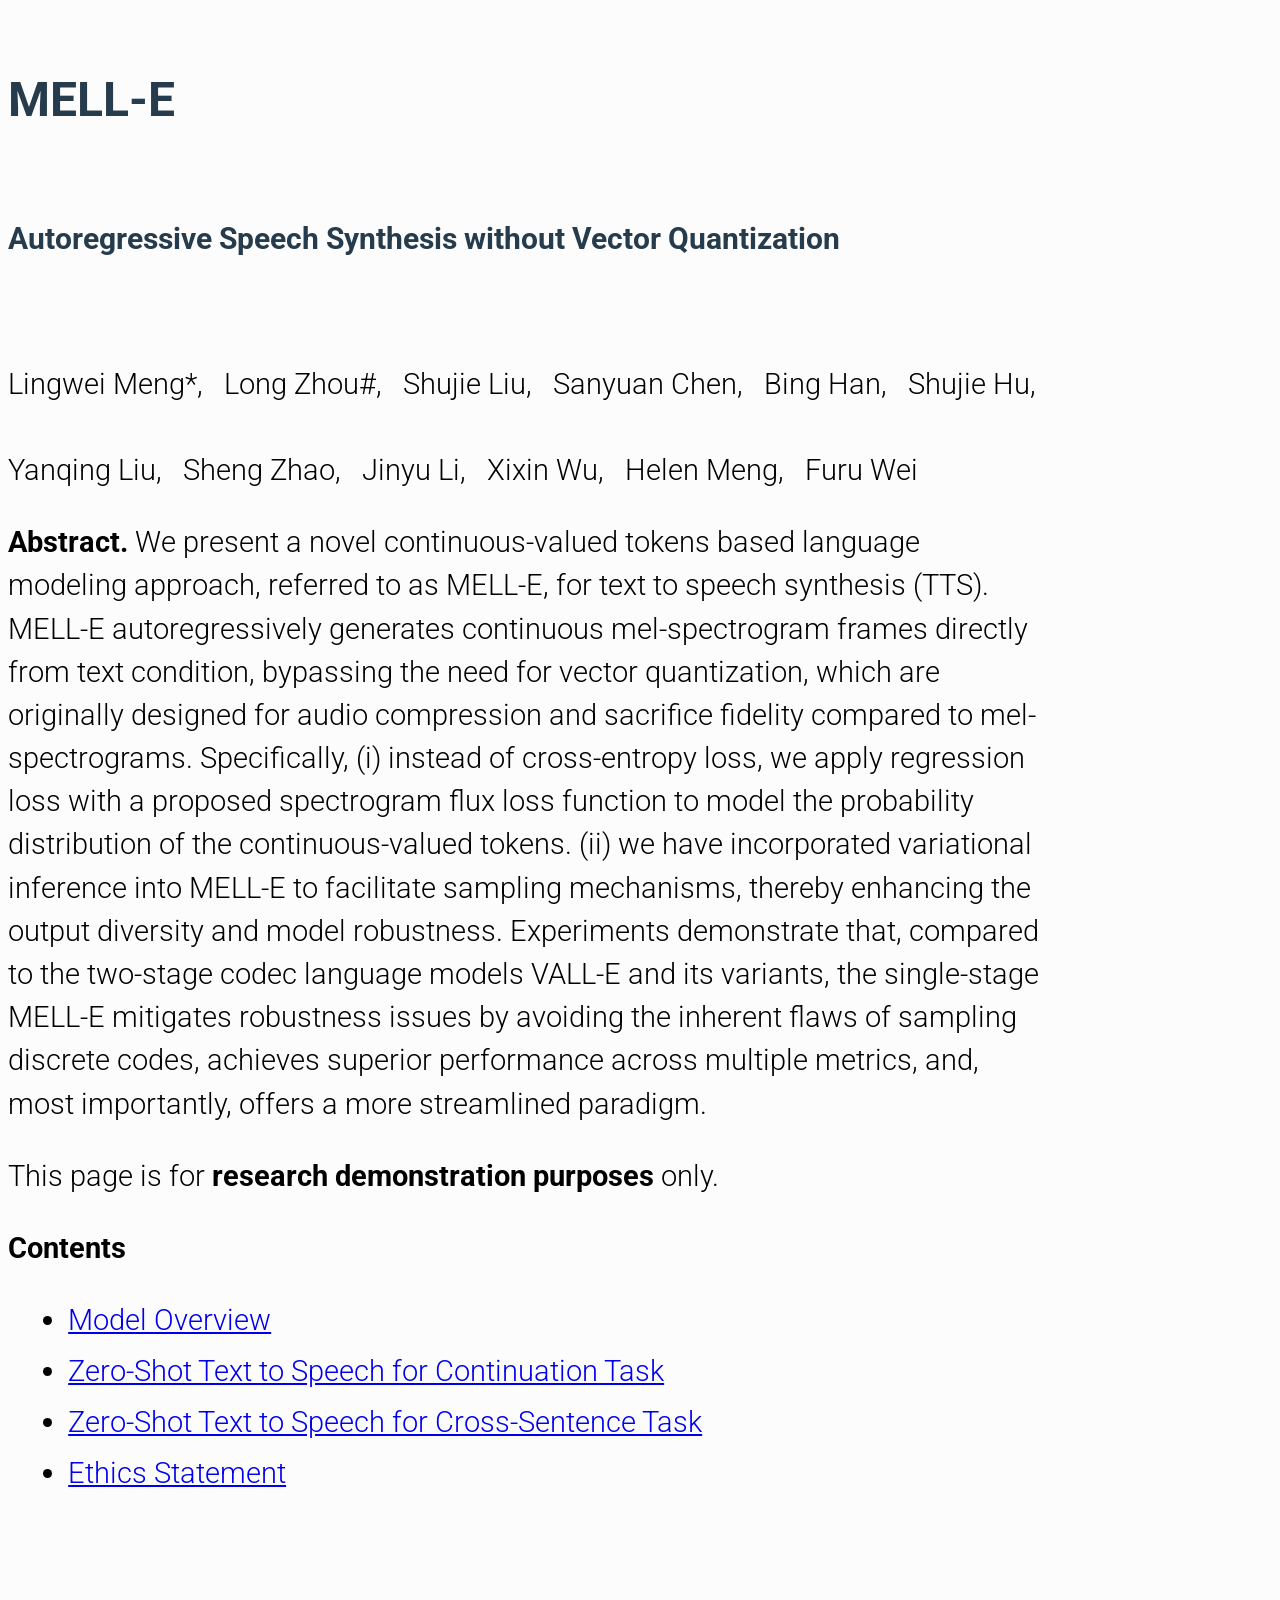
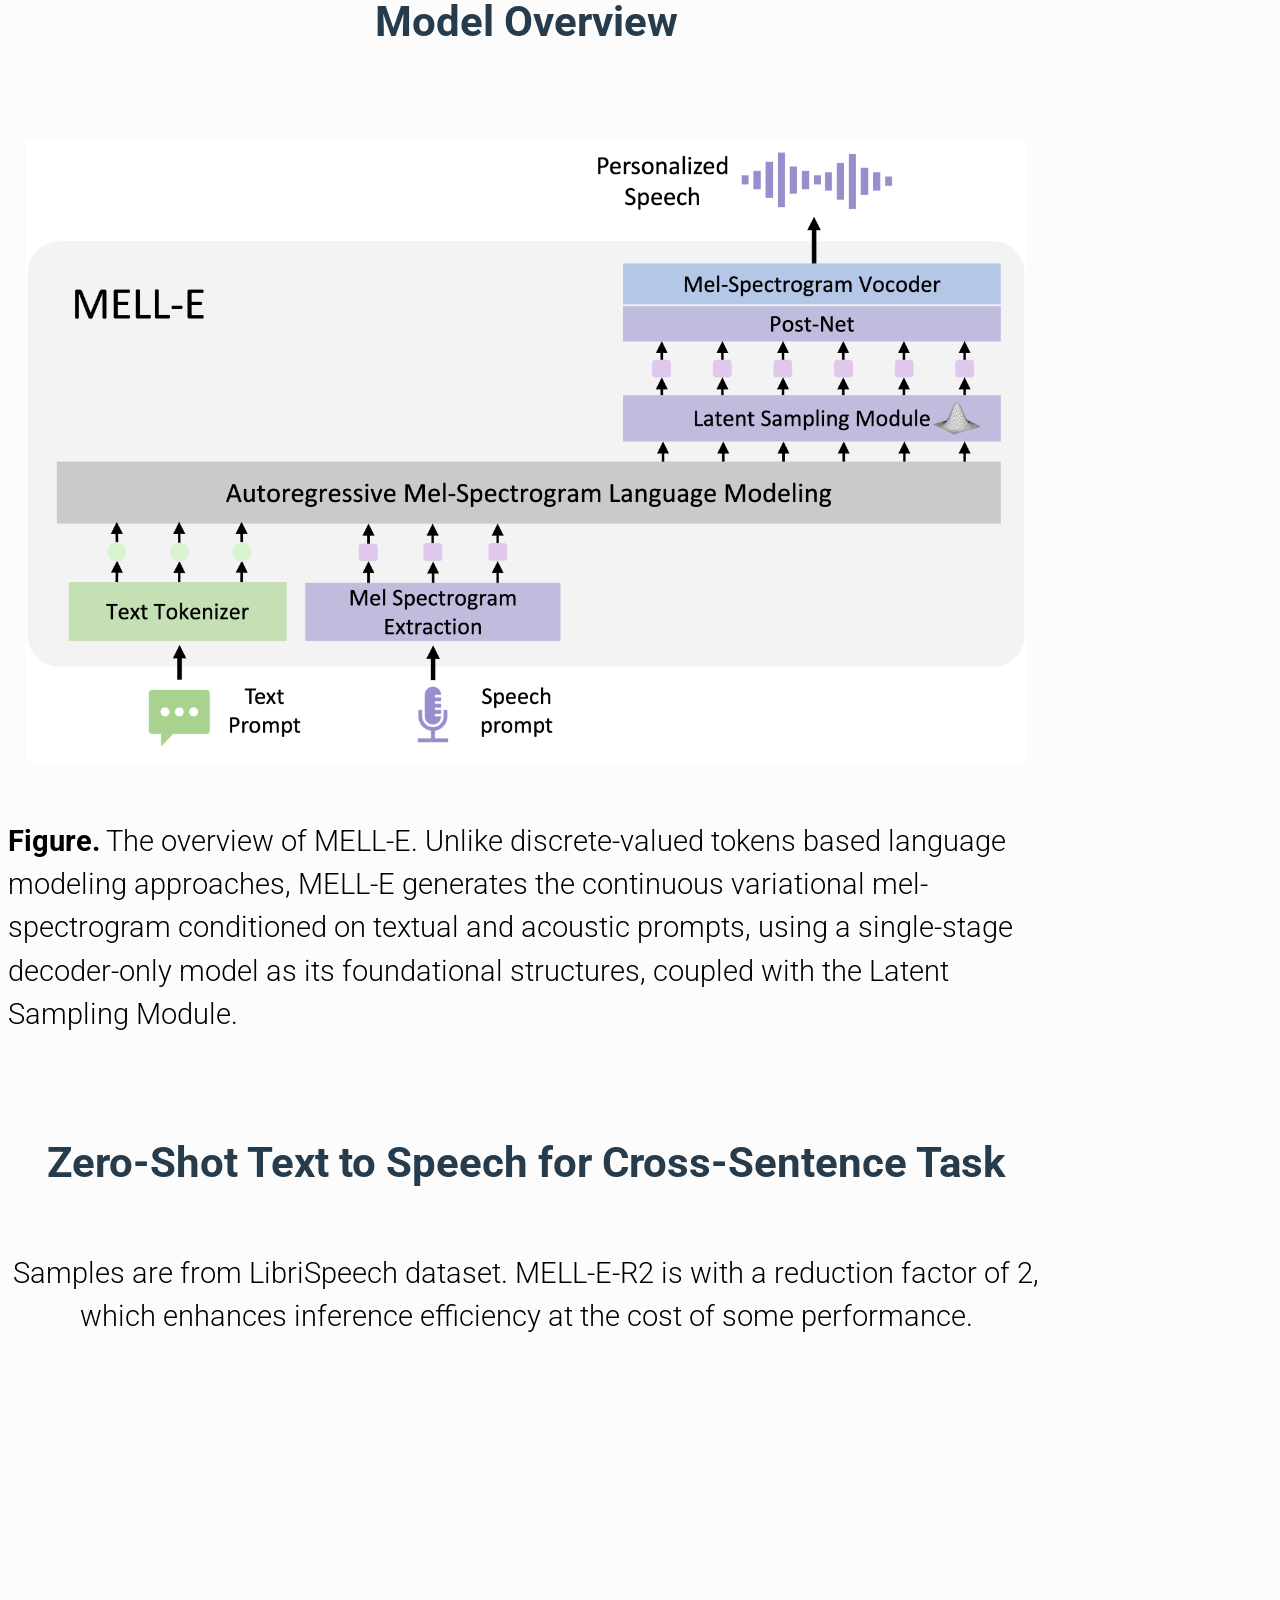
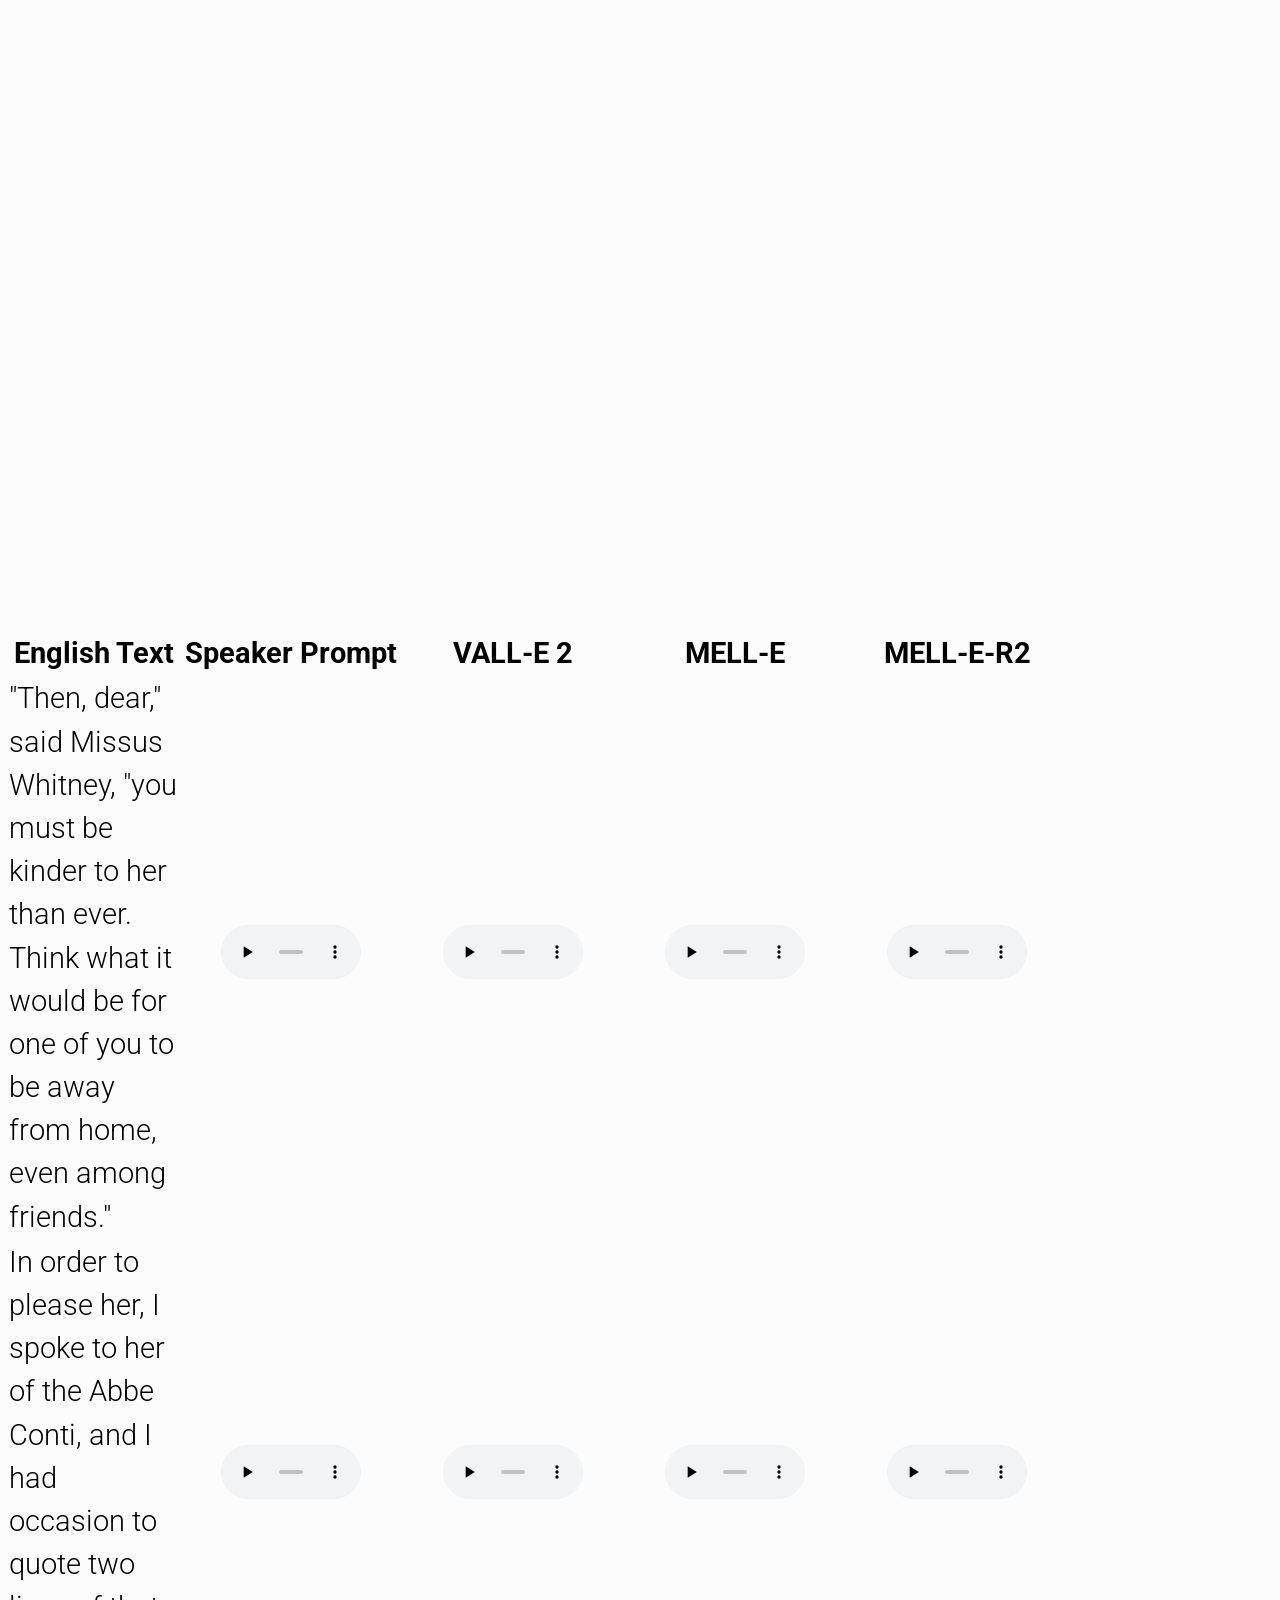
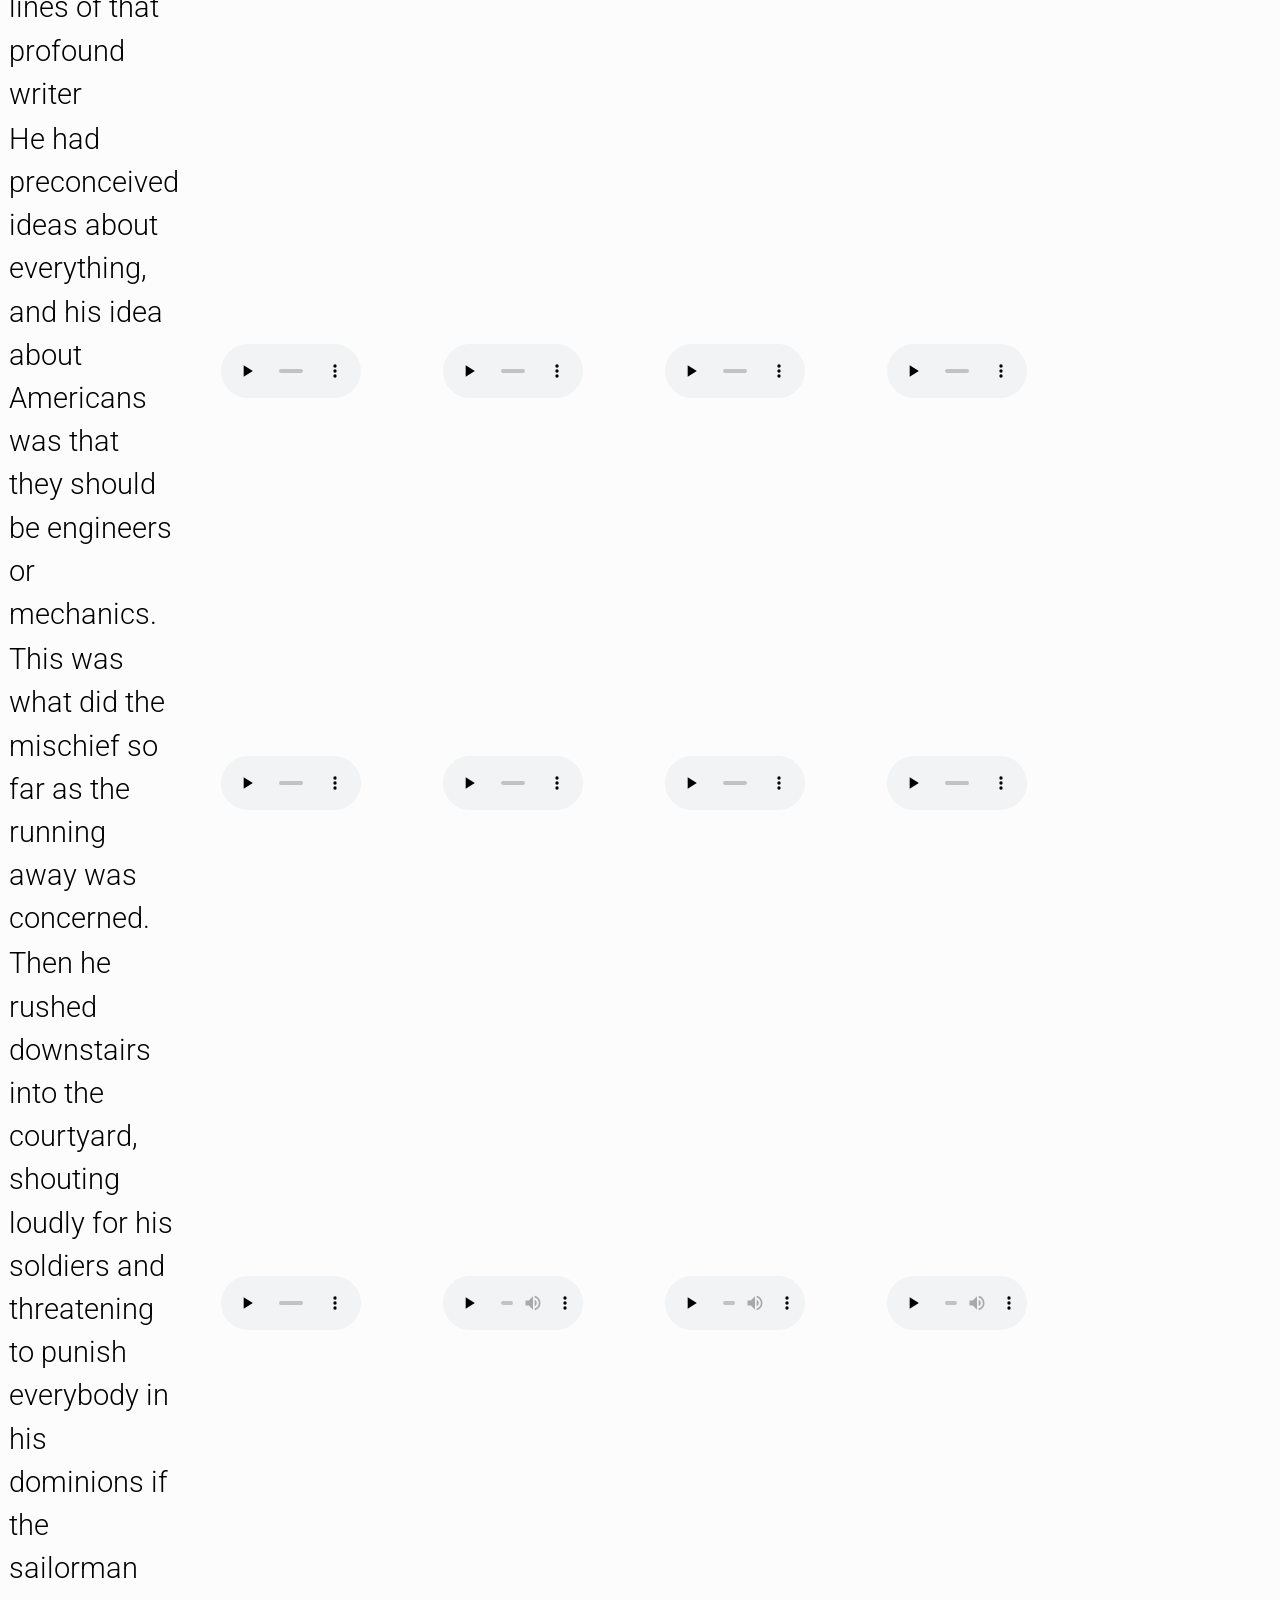
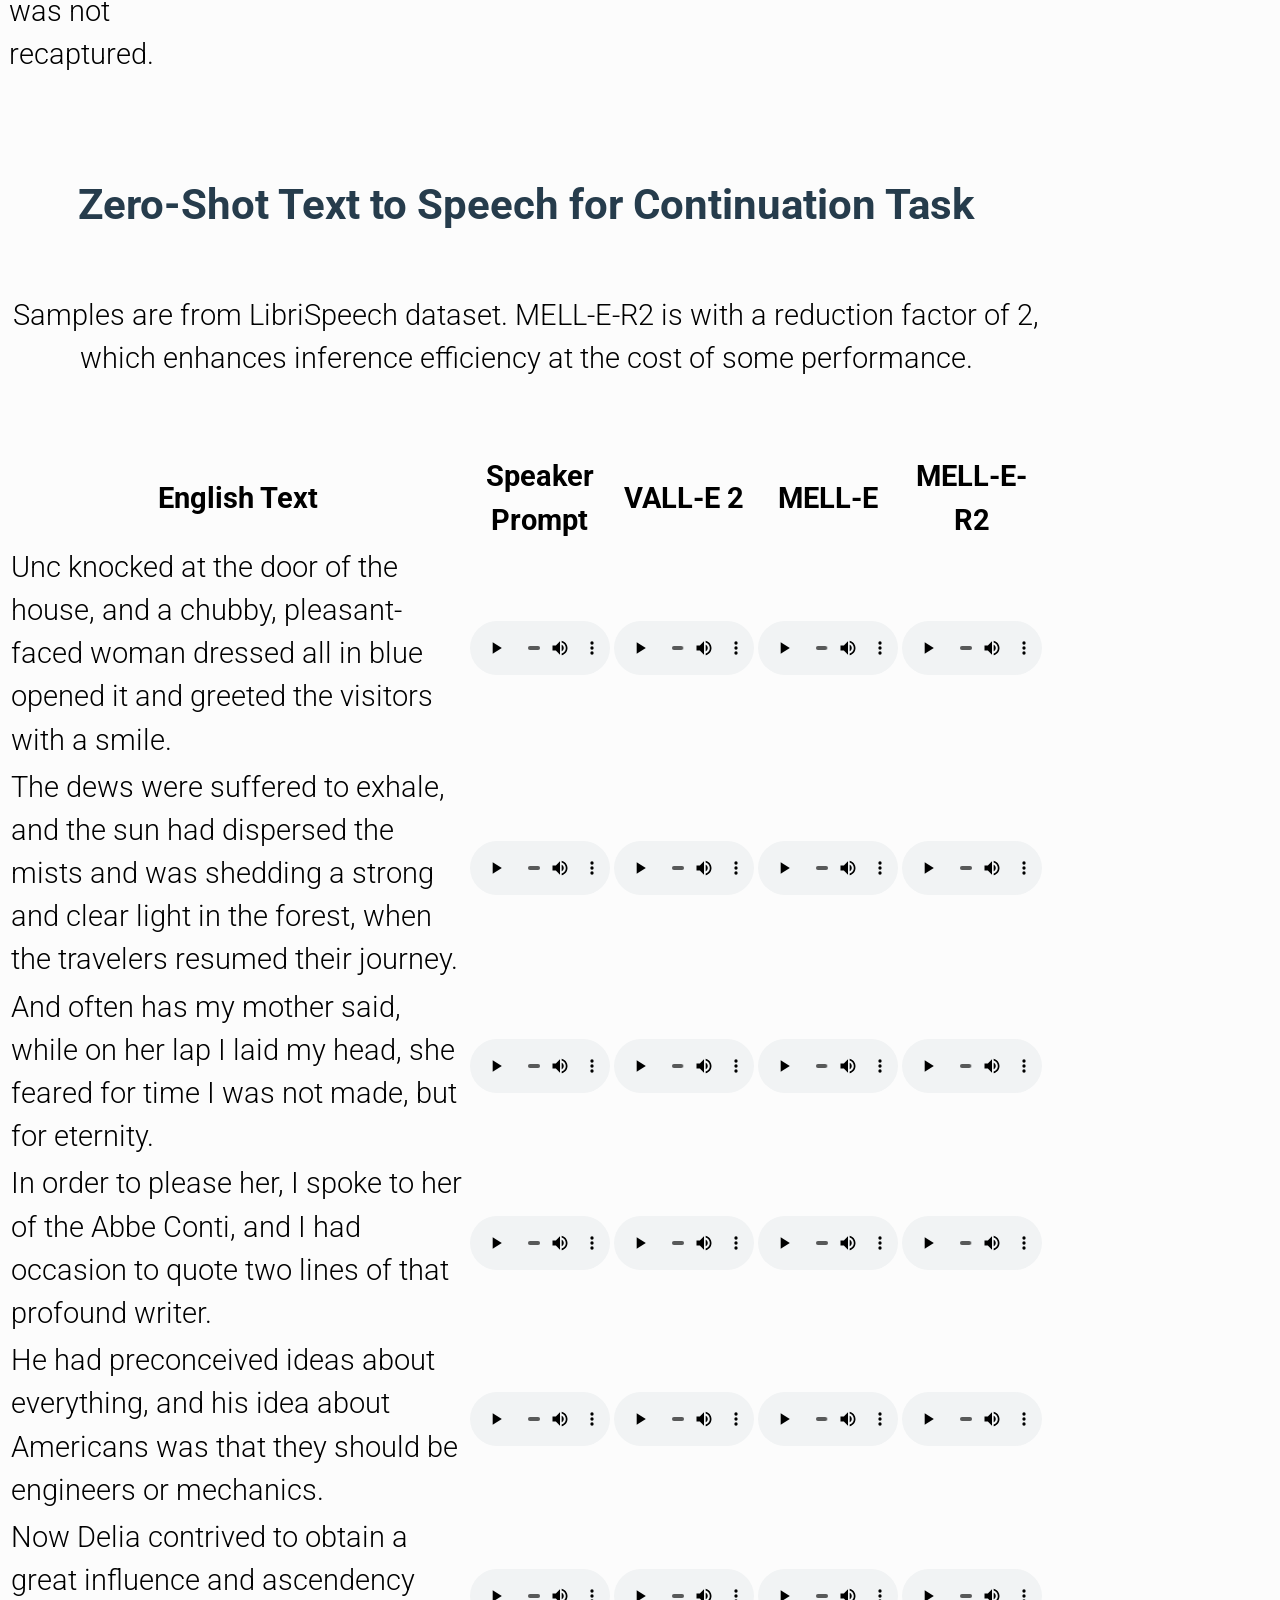
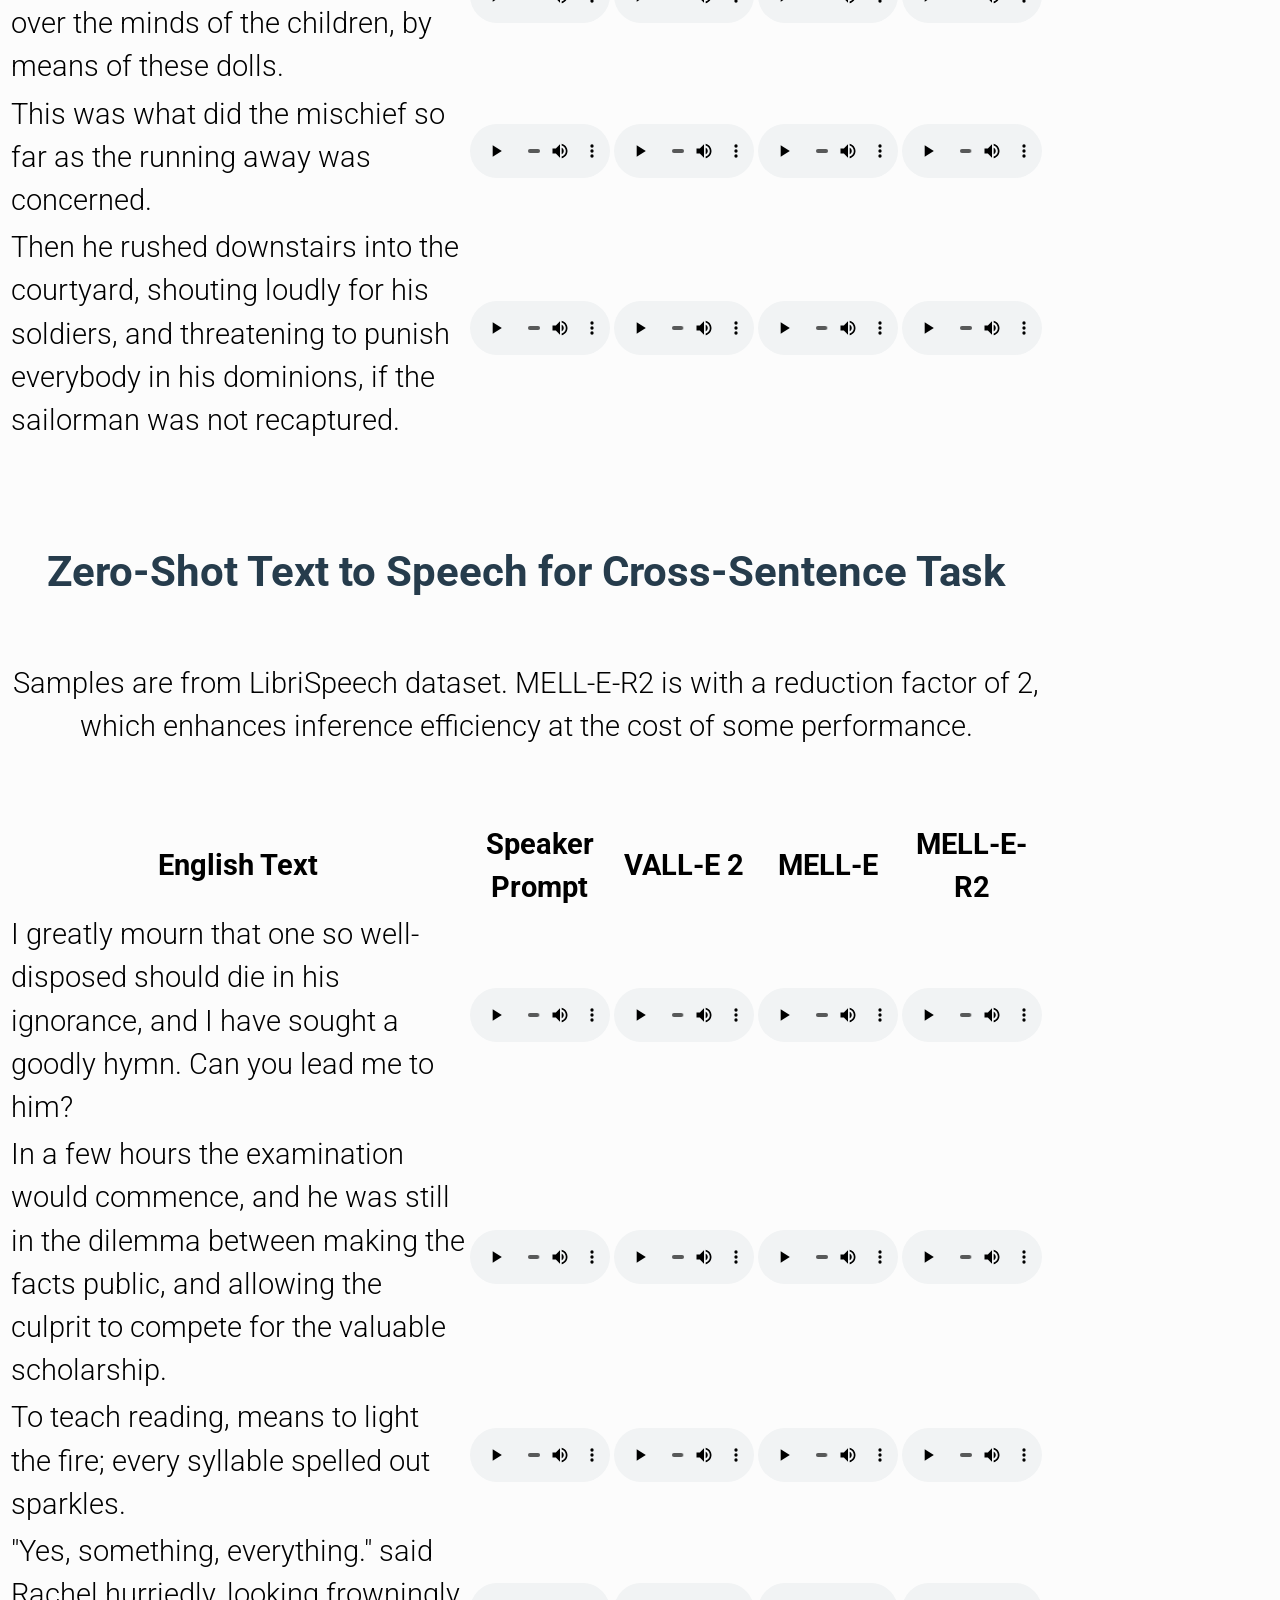
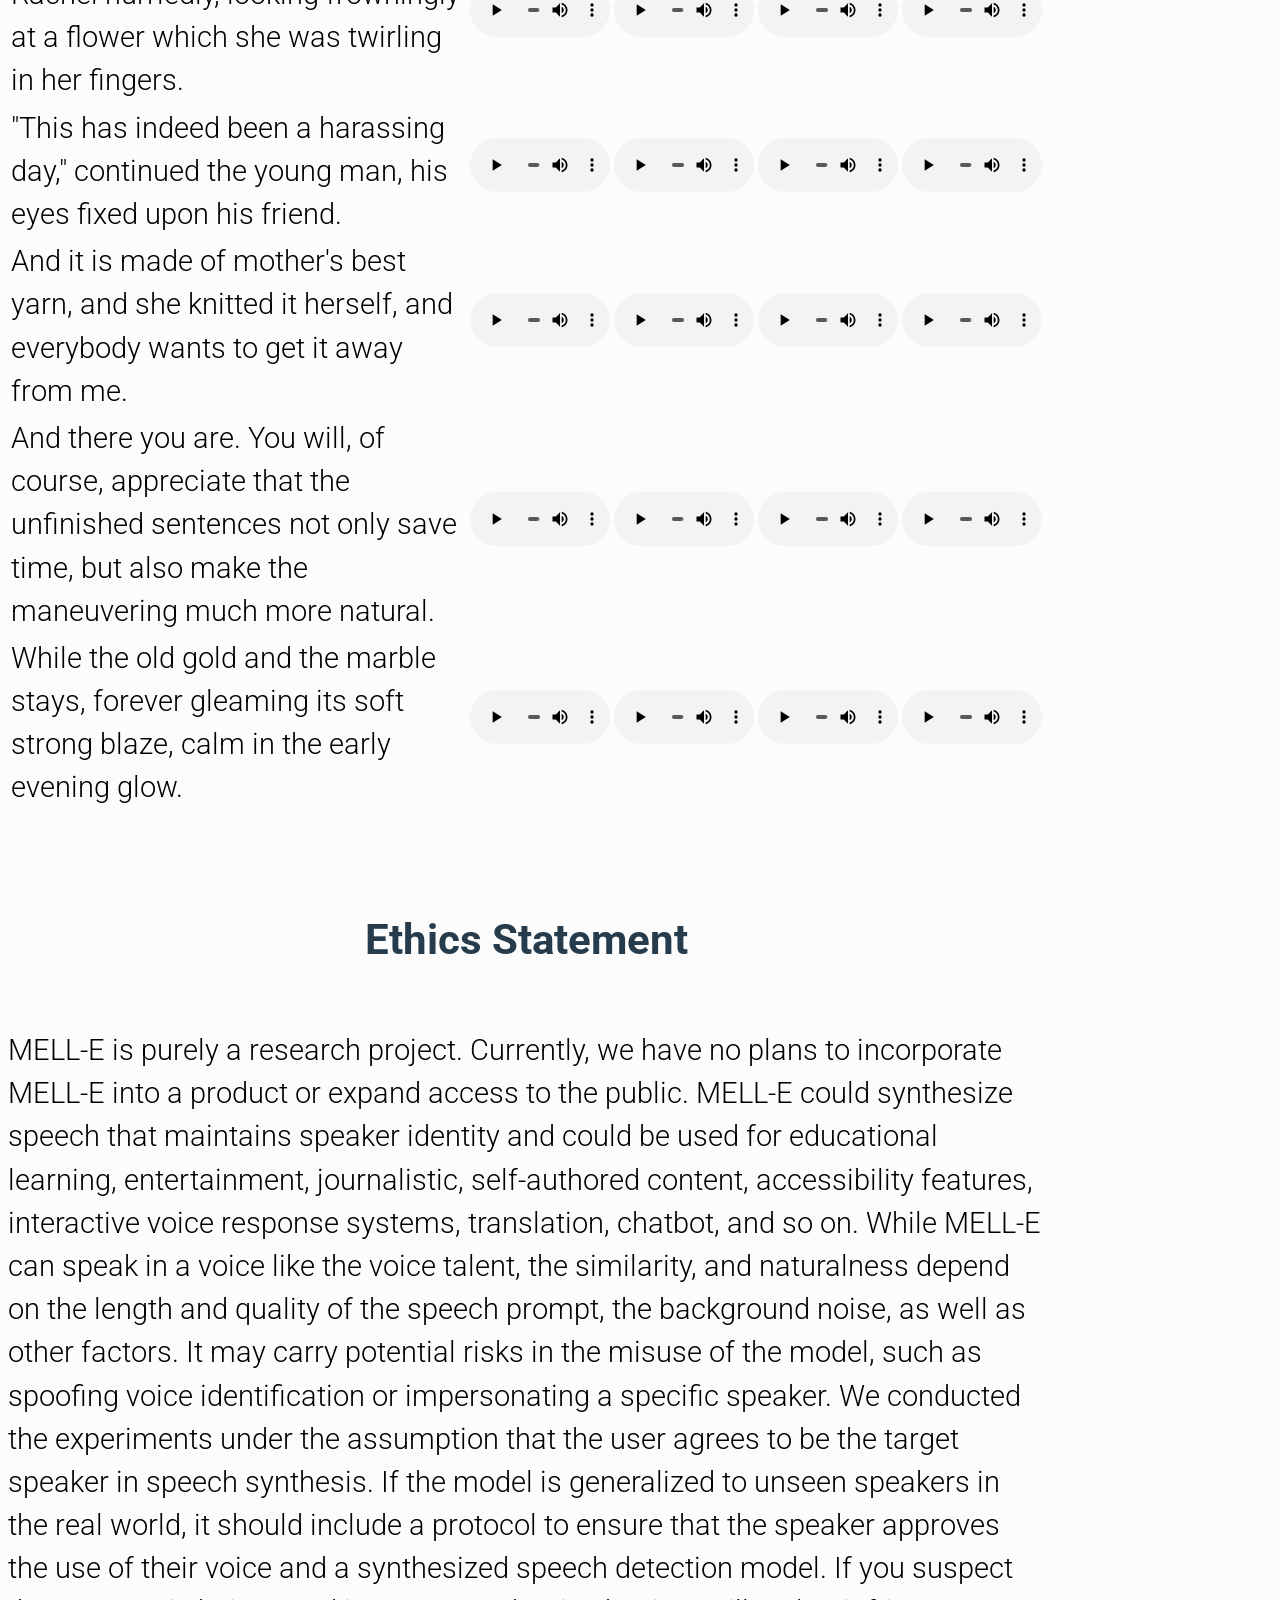
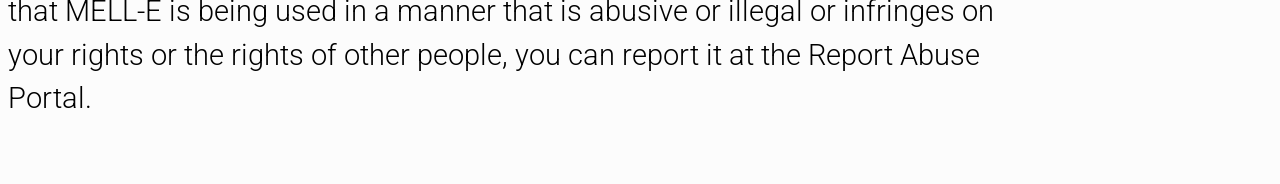
==== commit af10f9a7: "update" ====
--- a/index.html
+++ b/index.html
@@ -78,110 +78,123 @@
 
 		<div class="table-responsive pt-3">
 			<p style="text-align: center;">
-			Samples are from LibriSpeech dataset.
+			Samples are from LibriSpeech dataset. MELL-E-R2 is with a reduction factor of 2, which enhances inference efficiency at the cost of some performance.
 			</p>
-			<table class="table table-hover pt-2">
-				<thead>
-				<tr>
-				<th style="text-align: center">English Text</th>
-				<th style="text-align: center">Speaker Prompt</th>
-				<th style="text-align: center">VALL-E 2</th>
-				<th style="text-align: center">MELL-E</th>
-				<th style="text-align: center">MELL-E-R2</th>
-				<!-- <th style="text-align: center">Ground Truth</th> -->
-												
-				</tr>
-				</thead>
-				<tbody>
-					<tr><td style="text-align: left;vertical-align:middle;width: 600px">The influence that the Timaeus has exercised upon posterity is due partly to a misunderstanding.</td>
-					<td style="text-align: center"><audio controls="controls" style="width: 140px;"><source src="audios\cross\2961-960-0001_prompt.flac" autoplay/>Your browser does not support the audio element.</audio></td>
-					<td style="text-align: center"><audio controls="controls" style="width: 140px;"><source src="audios\cross\2961-960-0001_valle2.wav" autoplay/>Your browser does not support the audio element.</audio></td>
-					<td style="text-align: center"><audio controls="controls" style="width: 140px;"><source src="audios\cross\2961-960-0001_melle.wav" autoplay/>Your browser does not support the audio element.</audio></td>
-					<td style="text-align: center"><audio controls="controls" style="width: 140px;"><source src="audios\cross\2961-960-0001_melle-r2.wav" autoplay/>Your browser does not support the audio element.</audio></td>
-					</tr>
-					<tr><td style="text-align: left;vertical-align:middle;width: 600px">The utility of consumption as evidence of wealth is to be classed as a derivative growth.</td>
-					<td style="text-align: center"><audio controls="controls" style="width: 140px;"><source src="audios\cross\3570-5694-0001_prompt.flac" autoplay/>Your browser does not support the audio element.</audio></td>
-					<td style="text-align: center"><audio controls="controls" style="width: 140px;"><source src="audios\cross\3570-5694-0001_valle2.wav" autoplay/>Your browser does not support the audio element.</audio></td>
-					<td style="text-align: center"><audio controls="controls" style="width: 140px;"><source src="audios\cross\3570-5694-0001_melle.wav" autoplay/>Your browser does not support the audio element.</audio></td>
-					<td style="text-align: center"><audio controls="controls" style="width: 140px;"><source src="audios\cross\3570-5694-0001_melle-r2.wav" autoplay/>Your browser does not support the audio element.</audio></td>
-					</tr>
-					<tr><td style="text-align: left;vertical-align:middle;width: 600px">But the more forgetfulness had then prevailed, the more powerful was the force of remembrance when she awoke.</td>
-					<td style="text-align: center"><audio controls="controls" style="width: 140px;"><source src="audios\cross\4992-23283-0000_prompt.flac" autoplay/>Your browser does not support the audio element.</audio></td>
-					<td style="text-align: center"><audio controls="controls" style="width: 140px;"><source src="audios\cross\4992-23283-0000_valle2.wav" autoplay/>Your browser does not support the audio element.</audio></td>
-					<td style="text-align: center"><audio controls="controls" style="width: 140px;"><source src="audios\cross\4992-23283-0000_melle.wav" autoplay/>Your browser does not support the audio element.</audio></td>
-					<td style="text-align: center"><audio controls="controls" style="width: 140px;"><source src="audios\cross\4992-23283-0000_melle-r2.wav" autoplay/>Your browser does not support the audio element.</audio></td>
-					</tr>
-					<tr><td style="text-align: left;vertical-align:middle;width: 600px">It is such a noble ambition, that it is a pity, it usually has such a shallow foundatio.</td>
-					<td style="text-align: center"><audio controls="controls" style="width: 140px;"><source src="audios\cross\4970-29093-0007_prompt.flac" autoplay/>Your browser does not support the audio element.</audio></td>
-					<td style="text-align: center"><audio controls="controls" style="width: 140px;"><source src="audios\cross\4970-29093-0007_valle2.wav" autoplay/>Your browser does not support the audio element.</audio></td>
-					<td style="text-align: center"><audio controls="controls" style="width: 140px;"><source src="audios\cross\4970-29093-0007_melle.wav" autoplay/>Your browser does not support the audio element.</audio></td>
-					<td style="text-align: center"><audio controls="controls" style="width: 140px;"><source src="audios\cross\4970-29093-0007_melle-r2.wav" autoplay/>Your browser does not support the audio element.</audio></td>
-					</tr>
-					<tr><td style="text-align: left;vertical-align:middle;width: 600px">And often has my mother said, while on her lap I laid my head, she feared for time I was not made, but for Eternity.</td>
-					<td style="text-align: center"><audio controls="controls" style="width: 140px;"><source src="audios\cross\3575-170457-0000_prompt.flac" autoplay/>Your browser does not support the audio element.</audio></td>
-					<td style="text-align: center"><audio controls="controls" style="width: 140px;"><source src="audios\cross\3575-170457-0000_valle2.wav" autoplay/>Your browser does not support the audio element.</audio></td>
-					<td style="text-align: center"><audio controls="controls" style="width: 140px;"><source src="audios\cross\3575-170457-0000_melle.wav" autoplay/>Your browser does not support the audio element.</audio></td>
-					<td style="text-align: center"><audio controls="controls" style="width: 140px;"><source src="audios\cross\3575-170457-0000_melle-r2.wav" autoplay/>Your browser does not support the audio element.</audio></td>
-					</tr>
-					<tr><td style="text-align: left;vertical-align:middle;width: 600px">Now delia contrived to obtain a great influence and ascendency over the minds of the children, by means of these dolls.</td>
-					<td style="text-align: center"><audio controls="controls" style="width: 140px;"><source src="audios\cross\7021-79740-0002_prompt.wav" autoplay/>Your browser does not support the audio element.</audio></td>
-					<td style="text-align: center"><audio controls="controls" style="width: 140px;"><source src="audios\cross\7021-79740-0002_valle2.wav" autoplay/>Your browser does not support the audio element.</audio></td>
-					<td style="text-align: center"><audio controls="controls" style="width: 140px;"><source src="audios\cross\7021-79740-0002_melle.wav" autoplay/>Your browser does not support the audio element.</audio></td>
-					<td style="text-align: center"><audio controls="controls" style="width: 140px;"><source src="audios\cross\7021-79740-0002_melle-r2.wav" autoplay/>Your browser does not support the audio element.</audio></td>
-					</tr>
-				</tbody>
-			</table>
+<table class="table table-hover pt-2" style="height: 0px;border-spacing: inherit;border-collapse: collapse">
+                  <thead>
+                  <tr>
+                        <th style="text-align: center">English Text</th>
+                        <th style="text-align: center">Speaker Prompt</th>
+                        <th style="text-align: center">VALL-E 2</th>
+						<th style="text-align: center">MELL-E</th>
+                        <th style="text-align: center">MELL-E-R2</th>
+                  </tr>
+                  </thead>
+                  <tbody>
+                              <tr><td style="text-align: left;vertical-align:middle;width: 600px">"Then, dear," said Missus Whitney, "you must be kinder to her than ever. Think what it would be for one of you to be away from home, even among friends."</td>
+                              <td style="text-align: center"><figure><audio style="width: 140px" src="https://www.microsoft.com/en-us/research/uploads/prodnew/2023/06/237-126133-0002_prompt.flac" controls="controls" preload="none"></audio></figure></td>
+                              <td style="text-align: center"><figure><audio style="width: 140px" src="https://www.microsoft.com/en-us/research/uploads/prodnew/2023/06/237-126133-0002_valle2.wav" controls="controls" preload="none"></audio></figure></td>
+                              <td style="text-align: center"><figure><audio style="width: 140px" src="https://www.microsoft.com/en-us/research/uploads/prodnew/2023/06/237-126133-0002_melle.wav" controls="controls" preload="none"></audio></figure></td>
+                              <td style="text-align: center"><figure><audio style="width: 140px" src="https://www.microsoft.com/en-us/research/uploads/prodnew/2023/06/237-126133-0002_melle-r2.wav" controls="controls" preload="none"></audio></figure></td>
+                              </tr>
+                              <tr><td style="text-align: left;vertical-align:middle;width: 600px">In order to please her, I spoke to her of the Abbe Conti, and I had occasion to quote two lines of that profound writer</td>
+                              <td style="text-align: center"><figure><audio style="width: 140px" src="https://www.microsoft.com/en-us/research/uploads/prodnew/2023/06/3729-6852-0002_prompt.flac" controls="controls" preload="none"></audio></figure></td>
+                              <td style="text-align: center"><figure><audio style="width: 140px" src="https://www.microsoft.com/en-us/research/uploads/prodnew/2023/06/3729-6852-0002_valle2.wav" controls="controls" preload="none"></audio></figure></td>
+                              <td style="text-align: center"><figure><audio style="width: 140px" src="https://www.microsoft.com/en-us/research/uploads/prodnew/2023/06/3729-6852-0002_melle.wav" controls="controls" preload="none"></audio></figure></td>
+                              <td style="text-align: center"><figure><audio style="width: 140px" src="https://www.microsoft.com/en-us/research/uploads/prodnew/2023/06/3729-6852-0002_melle-r2.wav" controls="controls" preload="none"></audio></figure></td>
+                              </tr>             
+                              <tr><td style="text-align: left;vertical-align:middle;width: 600px">He had preconceived ideas about everything, and his idea about Americans was that they should be engineers or mechanics.</td>
+                              <td style="text-align: center"><figure><audio style="width: 140px" src="https://www.microsoft.com/en-us/research/uploads/prodnew/2023/06/4446-2271-0001_prompt.flac" controls="controls" preload="none"></audio></figure></td>
+                              <td style="text-align: center"><figure><audio style="width: 140px" src="https://www.microsoft.com/en-us/research/uploads/prodnew/2023/06/4446-2271-0001_valle2.wav" controls="controls" preload="none"></audio></figure></td>
+                              <td style="text-align: center"><figure><audio style="width: 140px" src="https://www.microsoft.com/en-us/research/uploads/prodnew/2023/06/4446-2271-0001_melle.wav" controls="controls" preload="none"></audio></figure></td>
+                              <td style="text-align: center"><figure><audio style="width: 140px" src="https://www.microsoft.com/en-us/research/uploads/prodnew/2023/06/4446-2271-0001_melle-r2.wav" controls="controls" preload="none"></audio></figure></td>
+                              </tr> 
+                              <tr><td style="text-align: left;vertical-align:middle;width: 600px">This was what did the mischief so far as the running away was concerned.</td>
+                              <td style="text-align: center"><figure><audio style="width: 140px" src="https://www.microsoft.com/en-us/research/uploads/prodnew/2023/06/8463-287645-0000_prompt.flac" controls="controls" preload="none"></audio></figure></td>
+                              <td style="text-align: center"><figure><audio style="width: 140px" src="https://www.microsoft.com/en-us/research/uploads/prodnew/2023/06/8463-287645-0000_valle2.wav" controls="controls" preload="none"></audio></figure></td>
+                              <td style="text-align: center"><figure><audio style="width: 140px" src="https://www.microsoft.com/en-us/research/uploads/prodnew/2023/06/8463-287645-0000_melle.wav" controls="controls" preload="none"></audio></figure></td>
+                              <td style="text-align: center"><figure><audio style="width: 140px" src="https://www.microsoft.com/en-us/research/uploads/prodnew/2023/06/8463-287645-0000_melle-r2.wav" controls="controls" preload="none"></audio></figure></td>
+                              </tr>
+                              <tr><td style="text-align: left;vertical-align:middle;width: 600px">Then he rushed downstairs into the courtyard, shouting loudly for his soldiers and threatening to punish everybody in his dominions if the sailorman was not recaptured.</td>
+                              <td style="text-align: center"><figure><audio style="width: 140px" src="https://www.microsoft.com/en-us/research/uploads/prodnew/2023/06/8555-284447-0000_prompt.flac" controls="controls" preload="none"></audio></figure></td>
+                              <td style="text-align: center"><figure><audio style="width: 140px" src="https://www.microsoft.com/en-us/research/uploads/prodnew/2023/06/8555-284447-0000_valle2.wav" controls="controls" preload="none"></audio></figure></td>
+                              <td style="text-align: center"><figure><audio style="width: 140px" src="https://www.microsoft.com/en-us/research/uploads/prodnew/2023/06/8555-284447-0000_melle.wav" controls="controls" preload="none"></audio></figure></td>
+                              <td style="text-align: center"><figure><audio style="width: 140px" src="https://www.microsoft.com/en-us/research/uploads/prodnew/2023/06/8555-284447-0000_melle-r2.wav" controls="controls" preload="none"></audio></figure></td>
+                              </tr>
+
+                  </tbody>
+                  </table>
+
+
 		</div>
 </div>
 
 <div class="container pt-5 mt-5 shadow p-5 mb-5 bg-white rounded">
-	<h2 id="cross_infer" style="text-align: center;">Zero-Shot Text to Speech for Continuation Task</h2>
+	<h2 id="conti_infer" style="text-align: center;">Zero-Shot Text to Speech for Continuation Task</h2>
 
 		<div class="table-responsive pt-3">
 			<p style="text-align: center;">
-			Samples are from LibriSpeech dataset.
+			Samples are from LibriSpeech dataset. MELL-E-R2 is with a reduction factor of 2, which enhances inference efficiency at the cost of some performance.
 			</p>
 			<table class="table table-hover pt-2">
 			<thead>
 			<tr>
-				<th style="text-align: center">English Text</th>
-				<th style="text-align: center">Speaker Prompt</th>
-				<th style="text-align: center">VALL-E 2</th>
-				<th style="text-align: center">MELL-E</th>
-				<th style="text-align: center">MELL-E-R2</th>
-				<!-- <th style="text-align: center">Ground Truth</th> -->
+						<th style="text-align: center">English Text</th>
+                        <th style="text-align: center">Speaker Prompt</th>
+                        <th style="text-align: center">VALL-E 2</th>
+						<th style="text-align: center">MELL-E</th>
+						<th style="text-align: center">MELL-E-R2</th>
+
 			</tr>
 			</thead>
 			<tbody>
-					<tr><td style="text-align: left;vertical-align:middle;width: 600px">"Then, dear," said Missus Whitney, "you must be kinder to her than ever. Think what it would be for one of you to be away from home, even among friends."</td>
-					<td style="text-align: center"><audio controls="controls" style="width: 140px;"><source src="audios\conti\237-126133-0002_prompt.flac" autoplay/>Your browser does not support the audio element.</audio></td>
-					<td style="text-align: center"><audio controls="controls" style="width: 140px;"><source src="audios\conti\237-126133-0002_valle2.wav" autoplay/>Your browser does not support the audio element.</audio></td>
-					<td style="text-align: center"><audio controls="controls" style="width: 140px;"><source src="audios\conti\237-126133-0002_melle.wav" autoplay/>Your browser does not support the audio element.</audio></td>
-					<td style="text-align: center"><audio controls="controls" style="width: 140px;"><source src="audios\conti\237-126133-0002_melle-r2.wav" autoplay/>Your browser does not support the audio element.</audio></td>
-					</tr>
-					<tr><td style="text-align: left;vertical-align:middle;width: 600px">In order to please her, I spoke to her of the Abbe Conti, and I had occasion to quote two lines of that profound writer</td>
-					<td style="text-align: center"><audio controls="controls" style="width: 140px;"><source src="audios\conti\3729-6852-0002_prompt.flac" autoplay/>Your browser does not support the audio element.</audio></td>
-					<td style="text-align: center"><audio controls="controls" style="width: 140px;"><source src="audios\conti\3729-6852-0002_valle2.wav" autoplay/>Your browser does not support the audio element.</audio></td>
-					<td style="text-align: center"><audio controls="controls" style="width: 140px;"><source src="audios\conti\3729-6852-0002_melle.wav" autoplay/>Your browser does not support the audio element.</audio></td>
-					<td style="text-align: center"><audio controls="controls" style="width: 140px;"><source src="audios\conti\3729-6852-0002_melle-r2.wav" autoplay/>Your browser does not support the audio element.</audio></td>
+					<tr><td style="text-align: left;vertical-align:middle;width: 600px">Unc knocked at the door of the house, and a chubby, pleasant-faced woman dressed all in blue opened it and greeted the visitors with a smile.</td>
+					<td style="text-align: center"><audio controls="controls" style="width: 140px;"><source src="audios\continue_prompt_1284-1180-0010.wav" autoplay/>Your browser does not support the audio element.</audio></td>
+					<td style="text-align: center"><audio controls="controls" style="width: 140px;"><source src="audios\continue_valle2_1284-1180-0010.wav" autoplay/>Your browser does not support the audio element.</audio></td>
+					<td style="text-align: center"><audio controls="controls" style="width: 140px;"><source src="audios\continue_melle_1284-1180-0010.wav" autoplay/>Your browser does not support the audio element.</audio></td>
+					<td style="text-align: center"><audio controls="controls" style="width: 140px;"><source src="audios\continue_melle-r2_1284-1180-0010.wav" autoplay/>Your browser does not support the audio element.</audio></td>
+					</tr>
+					<tr><td style="text-align: left;vertical-align:middle;width: 600px">The dews were suffered to exhale, and the sun had dispersed the mists and was shedding a strong and clear light in the forest, when the travelers resumed their journey.</td>
+					<td style="text-align: center"><audio controls="controls" style="width: 140px;"><source src="audios\continue_prompt_1320-122612-0001.wav" autoplay/>Your browser does not support the audio element.</audio></td>
+					<td style="text-align: center"><audio controls="controls" style="width: 140px;"><source src="audios\continue_valle2_1320-122612-0001.wav" autoplay/>Your browser does not support the audio element.</audio></td>
+					<td style="text-align: center"><audio controls="controls" style="width: 140px;"><source src="audios\continue_melle_1320-122612-0001.wav" autoplay/>Your browser does not support the audio element.</audio></td>
+					<td style="text-align: center"><audio controls="controls" style="width: 140px;"><source src="audios\continue_melle-r2_1320-122612-0001.wav" autoplay/>Your browser does not support the audio element.</audio></td>
 					</tr>			
+					<tr><td style="text-align: left;vertical-align:middle;width: 600px">And often has my mother said, while on her lap I laid my head, she feared for time I was not made, but for eternity.</td>
+					<td style="text-align: center"><audio controls="controls" style="width: 140px;"><source src="audios\continue_prompt_3575-170457-0000.wav" autoplay/>Your browser does not support the audio element.</audio></td>
+					<td style="text-align: center"><audio controls="controls" style="width: 140px;"><source src="audios\continue_valle2_3575-170457-0000.wav" autoplay/>Your browser does not support the audio element.</audio></td>
+					<td style="text-align: center"><audio controls="controls" style="width: 140px;"><source src="audios\continue_melle_3575-170457-0000.wav" autoplay/>Your browser does not support the audio element.</audio></td>
+					<td style="text-align: center"><audio controls="controls" style="width: 140px;"><source src="audios\continue_melle-r2_3575-170457-0000.wav" autoplay/>Your browser does not support the audio element.</audio></td>
+					</tr>	
+					<tr><td style="text-align: left;vertical-align:middle;width: 600px">In order to please her, I spoke to her of the Abbe Conti, and I had occasion to quote two lines of that profound writer.</td>
+					<td style="text-align: center"><audio controls="controls" style="width: 140px;"><source src="audios\continue_prompt_3729-6852-0002.wav" autoplay/>Your browser does not support the audio element.</audio></td>
+					<td style="text-align: center"><audio controls="controls" style="width: 140px;"><source src="audios\continue_valle2_3729-6852-0002.wav" autoplay/>Your browser does not support the audio element.</audio></td>
+					<td style="text-align: center"><audio controls="controls" style="width: 140px;"><source src="audios\continue_melle_3729-6852-0002.wav" autoplay/>Your browser does not support the audio element.</audio></td>
+					<td style="text-align: center"><audio controls="controls" style="width: 140px;"><source src="audios\continue_melle-r2_3729-6852-0002.wav" autoplay/>Your browser does not support the audio element.</audio></td>
+					</tr>
 					<tr><td style="text-align: left;vertical-align:middle;width: 600px">He had preconceived ideas about everything, and his idea about Americans was that they should be engineers or mechanics.</td>
-					<td style="text-align: center"><audio controls="controls" style="width: 140px;"><source src="audios\conti\4446-2271-0001_prompt.flac" autoplay/>Your browser does not support the audio element.</audio></td>
-					<td style="text-align: center"><audio controls="controls" style="width: 140px;"><source src="audios\conti\4446-2271-0001_valle2.wav" autoplay/>Your browser does not support the audio element.</audio></td>
-					<td style="text-align: center"><audio controls="controls" style="width: 140px;"><source src="audios\conti\4446-2271-0001_melle.wav" autoplay/>Your browser does not support the audio element.</audio></td>
-					<td style="text-align: center"><audio controls="controls" style="width: 140px;"><source src="audios\conti\4446-2271-0001_melle-r2.wav" autoplay/>Your browser does not support the audio element.</audio></td>
-					</tr>	
+					<td style="text-align: center"><audio controls="controls" style="width: 140px;"><source src="audios\continue_prompt_4446-2271-0001.wav" autoplay/>Your browser does not support the audio element.</audio></td>
+					<td style="text-align: center"><audio controls="controls" style="width: 140px;"><source src="audios\continue_valle2_4446-2271-0001.wav" autoplay/>Your browser does not support the audio element.</audio></td>
+					<td style="text-align: center"><audio controls="controls" style="width: 140px;"><source src="audios\continue_melle_4446-2271-0001.wav" autoplay/>Your browser does not support the audio element.</audio></td>
+					<td style="text-align: center"><audio controls="controls" style="width: 140px;"><source src="audios\continue_melle-r2_4446-2271-0001.wav" autoplay/>Your browser does not support the audio element.</audio></td>
+					</tr>
+					<tr><td style="text-align: left;vertical-align:middle;width: 600px">Now Delia contrived to obtain a great influence and ascendency over the minds of the children, by means of these dolls.</td>
+					<td style="text-align: center"><audio controls="controls" style="width: 140px;"><source src="audios\continue_prompt_7021-79740-0002.wav" autoplay/>Your browser does not support the audio element.</audio></td>
+					<td style="text-align: center"><audio controls="controls" style="width: 140px;"><source src="audios\continue_valle2_7021-79740-0002.wav" autoplay/>Your browser does not support the audio element.</audio></td>
+					<td style="text-align: center"><audio controls="controls" style="width: 140px;"><source src="audios\continue_melle_7021-79740-0002.wav" autoplay/>Your browser does not support the audio element.</audio></td>
+					<td style="text-align: center"><audio controls="controls" style="width: 140px;"><source src="audios\continue_melle-r2_7021-79740-0002.wav" autoplay/>Your browser does not support the audio element.</audio></td>
+					</tr>
 					<tr><td style="text-align: left;vertical-align:middle;width: 600px">This was what did the mischief so far as the running away was concerned.</td>
-					<td style="text-align: center"><audio controls="controls" style="width: 140px;"><source src="audios\conti\8463-287645-0000_prompt.flac" autoplay/>Your browser does not support the audio element.</audio></td>
-					<td style="text-align: center"><audio controls="controls" style="width: 140px;"><source src="audios\conti\8463-287645-0000_valle2.wav" autoplay/>Your browser does not support the audio element.</audio></td>
-					<td style="text-align: center"><audio controls="controls" style="width: 140px;"><source src="audios\conti\8463-287645-0000_melle.wav" autoplay/>Your browser does not support the audio element.</audio></td>
-					<td style="text-align: center"><audio controls="controls" style="width: 140px;"><source src="audios\conti\8463-287645-0000_melle-r2.wav" autoplay/>Your browser does not support the audio element.</audio></td>
-					</tr>
-					<tr><td style="text-align: left;vertical-align:middle;width: 600px">Then he rushed downstairs into the courtyard, shouting loudly for his soldiers and threatening to punish everybody in his dominions if the sailorman was not recaptured.</td>
-					<td style="text-align: center"><audio controls="controls" style="width: 140px;"><source src="audios\conti\8555-284447-0000_prompt.flac" autoplay/>Your browser does not support the audio element.</audio></td>
-					<td style="text-align: center"><audio controls="controls" style="width: 140px;"><source src="audios\conti\8555-284447-0000_valle2.wav" autoplay/>Your browser does not support the audio element.</audio></td>
-					<td style="text-align: center"><audio controls="controls" style="width: 140px;"><source src="audios\conti\8555-284447-0000_melle.wav" autoplay/>Your browser does not support the audio element.</audio></td>
-					<td style="text-align: center"><audio controls="controls" style="width: 140px;"><source src="audios\conti\8555-284447-0000_melle-r2.wav" autoplay/>Your browser does not support the audio element.</audio></td>
+					<td style="text-align: center"><audio controls="controls" style="width: 140px;"><source src="audios\continue_prompt_8463-287645-0000.wav" autoplay/>Your browser does not support the audio element.</audio></td>
+					<td style="text-align: center"><audio controls="controls" style="width: 140px;"><source src="audios\continue_valle2_8463-287645-0000.wav" autoplay/>Your browser does not support the audio element.</audio></td>
+					<td style="text-align: center"><audio controls="controls" style="width: 140px;"><source src="audios\continue_melle_8463-287645-0000.wav" autoplay/>Your browser does not support the audio element.</audio></td>
+					<td style="text-align: center"><audio controls="controls" style="width: 140px;"><source src="audios\continue_melle-r2_8463-287645-0000.wav" autoplay/>Your browser does not support the audio element.</audio></td>
+					</tr>
+					<tr><td style="text-align: left;vertical-align:middle;width: 600px">Then he rushed downstairs into the courtyard, shouting loudly for his soldiers, and threatening to punish everybody in his dominions, if the sailorman was not recaptured.</td>
+					<td style="text-align: center"><audio controls="controls" style="width: 140px;"><source src="audios\continue_prompt_8555-284447-0000.wav" autoplay/>Your browser does not support the audio element.</audio></td>
+					<td style="text-align: center"><audio controls="controls" style="width: 140px;"><source src="audios\continue_valle2_8555-284447-0000.wav" autoplay/>Your browser does not support the audio element.</audio></td>
+					<td style="text-align: center"><audio controls="controls" style="width: 140px;"><source src="audios\continue_melle_8555-284447-0000.wav" autoplay/>Your browser does not support the audio element.</audio></td>
+					<td style="text-align: center"><audio controls="controls" style="width: 140px;"><source src="audios\continue_melle-r2_8555-284447-0000.wav" autoplay/>Your browser does not support the audio element.</audio></td>
 					</tr>
 
 			</tbody>
@@ -191,12 +204,93 @@
 </div>
 
 
-
+<div class="container pt-5 mt-5 shadow p-5 mb-5 bg-white rounded">
+	<h2 id="cross_infer" style="text-align: center;">Zero-Shot Text to Speech for Cross-Sentence Task</h2>
+
+		<div class="table-responsive pt-3">
+			<p style="text-align: center;">
+			Samples are from LibriSpeech dataset. MELL-E-R2 is with a reduction factor of 2, which enhances inference efficiency at the cost of some performance.
+			</p>
+			<table class="table table-hover pt-2">
+			<thead>
+			<tr>
+						<th style="text-align: center">English Text</th>
+                        <th style="text-align: center">Speaker Prompt</th>
+                        <th style="text-align: center">VALL-E 2</th>
+						<th style="text-align: center">MELL-E</th>
+						<th style="text-align: center">MELL-E-R2</th>
+			</tr>
+			</thead>
+			<tbody>
+					<tr><td style="text-align: left;vertical-align:middle;width: 600px">I greatly mourn that one so well-disposed should die in his ignorance, and I have sought a goodly hymn. Can you lead me to him?</td>
+					<td style="text-align: center"><audio controls="controls" style="width: 140px;"><source src="audios\cross_prompt_1320-122617-0009.wav" autoplay/>Your browser does not support the audio element.</audio></td>
+					<td style="text-align: center"><audio controls="controls" style="width: 140px;"><source src="audios\cross_valle2_1320-122617-0009.wav" autoplay/>Your browser does not support the audio element.</audio></td>
+					<td style="text-align: center"><audio controls="controls" style="width: 140px;"><source src="audios\cross_melle_1320-122617-0009.wav" autoplay/>Your browser does not support the audio element.</audio></td>
+					<td style="text-align: center"><audio controls="controls" style="width: 140px;"><source src="audios\cross_melle-r2_1320-122617-0009.wav" autoplay/>Your browser does not support the audio element.</audio></td>
+					</tr>
+					<tr><td style="text-align: left;vertical-align:middle;width: 600px">In a few hours the examination would commence, and he was still in the dilemma between making the facts public, and allowing the culprit to compete for the valuable scholarship.</td>
+					<td style="text-align: center"><audio controls="controls" style="width: 140px;"><source src="audios\cross_prompt_1580-141084-0023.wav" autoplay/>Your browser does not support the audio element.</audio></td>
+					<td style="text-align: center"><audio controls="controls" style="width: 140px;"><source src="audios\cross_valle2_1580-141084-0023.wav" autoplay/>Your browser does not support the audio element.</audio></td>
+					<td style="text-align: center"><audio controls="controls" style="width: 140px;"><source src="audios\cross_melle_1580-141084-0023.wav" autoplay/>Your browser does not support the audio element.</audio></td>
+					<td style="text-align: center"><audio controls="controls" style="width: 140px;"><source src="audios\cross_melle-r2_1580-141084-0023.wav" autoplay/>Your browser does not support the audio element.</audio></td>
+					</tr>			
+					<tr><td style="text-align: left;vertical-align:middle;width: 600px">To teach reading, means to light the fire; every syllable spelled out sparkles.</td>
+					<td style="text-align: center"><audio controls="controls" style="width: 140px;"><source src="audios\cross_prompt_4507-16021-0055.wav" autoplay/>Your browser does not support the audio element.</audio></td>
+					<td style="text-align: center"><audio controls="controls" style="width: 140px;"><source src="audios\cross_valle2_4507-16021-0055.wav" autoplay/>Your browser does not support the audio element.</audio></td>
+					<td style="text-align: center"><audio controls="controls" style="width: 140px;"><source src="audios\cross_melle_4507-16021-0055.wav" autoplay/>Your browser does not support the audio element.</audio></td>
+					<td style="text-align: center"><audio controls="controls" style="width: 140px;"><source src="audios\cross_melle-r2_4507-16021-0055.wav" autoplay/>Your browser does not support the audio element.</audio></td>
+					</tr>	
+					<tr><td style="text-align: left;vertical-align:middle;width: 600px">"Yes, something, everything." said Rachel hurriedly, looking frowningly at a flower which she was twirling in her fingers.</td>
+					<td style="text-align: center"><audio controls="controls" style="width: 140px;"><source src="audios\cross_prompt_5683-32879-0014.wav" autoplay/>Your browser does not support the audio element.</audio></td>
+					<td style="text-align: center"><audio controls="controls" style="width: 140px;"><source src="audios\cross_valle2_5683-32879-0014.wav" autoplay/>Your browser does not support the audio element.</audio></td>
+					<td style="text-align: center"><audio controls="controls" style="width: 140px;"><source src="audios\cross_melle_5683-32879-0014.wav" autoplay/>Your browser does not support the audio element.</audio></td>
+					<td style="text-align: center"><audio controls="controls" style="width: 140px;"><source src="audios\cross_melle-r2_5683-32879-0014.wav" autoplay/>Your browser does not support the audio element.</audio></td>
+					</tr>
+					<tr><td style="text-align: left;vertical-align:middle;width: 600px">"This has indeed been a harassing day," continued the young man, his eyes fixed upon his friend.</td>
+					<td style="text-align: center"><audio controls="controls" style="width: 140px;"><source src="audios\cross_prompt_6930-75918-0006.wav" autoplay/>Your browser does not support the audio element.</audio></td>
+					<td style="text-align: center"><audio controls="controls" style="width: 140px;"><source src="audios\cross_valle2_6930-75918-0006.wav" autoplay/>Your browser does not support the audio element.</audio></td>
+					<td style="text-align: center"><audio controls="controls" style="width: 140px;"><source src="audios\cross_melle_6930-75918-0006.wav" autoplay/>Your browser does not support the audio element.</audio></td>
+					<td style="text-align: center"><audio controls="controls" style="width: 140px;"><source src="audios\cross_melle-r2_6930-75918-0006.wav" autoplay/>Your browser does not support the audio element.</audio></td>
+					</tr>
+					<tr><td style="text-align: left;vertical-align:middle;width: 600px">And it is made of mother's best yarn, and she knitted it herself, and everybody wants to get it away from me.</td>
+					<td style="text-align: center"><audio controls="controls" style="width: 140px;"><source src="audios\cross_prompt_7021-85628-0018.wav" autoplay/>Your browser does not support the audio element.</audio></td>
+					<td style="text-align: center"><audio controls="controls" style="width: 140px;"><source src="audios\cross_valle2_7021-85628-0018.wav" autoplay/>Your browser does not support the audio element.</audio></td>
+					<td style="text-align: center"><audio controls="controls" style="width: 140px;"><source src="audios\cross_melle_7021-85628-0018.wav" autoplay/>Your browser does not support the audio element.</audio></td>
+					<td style="text-align: center"><audio controls="controls" style="width: 140px;"><source src="audios\cross_melle-r2_7021-85628-0018.wav" autoplay/>Your browser does not support the audio element.</audio></td>
+					</tr>
+					<tr><td style="text-align: left;vertical-align:middle;width: 600px">And there you are. You will, of course, appreciate that the unfinished sentences not only save time, but also make the maneuvering much more natural.</td>
+					<td style="text-align: center"><audio controls="controls" style="width: 140px;"><source src="audios\cross_prompt_7176-92135-0031.wav" autoplay/>Your browser does not support the audio element.</audio></td>
+					<td style="text-align: center"><audio controls="controls" style="width: 140px;"><source src="audios\cross_valle2_7176-92135-0031.wav" autoplay/>Your browser does not support the audio element.</audio></td>
+					<td style="text-align: center"><audio controls="controls" style="width: 140px;"><source src="audios\cross_melle_7176-92135-0031.wav" autoplay/>Your browser does not support the audio element.</audio></td>
+					<td style="text-align: center"><audio controls="controls" style="width: 140px;"><source src="audios\cross_melle-r2_7176-92135-0031.wav" autoplay/>Your browser does not support the audio element.</audio></td>
+					</tr>
+					<tr><td style="text-align: left;vertical-align:middle;width: 600px">While the old gold and the marble stays, forever gleaming its soft strong blaze, calm in the early evening glow.</td>
+					<td style="text-align: center"><audio controls="controls" style="width: 140px;"><source src="audios\cross_prompt_8555-292519-0005.wav" autoplay/>Your browser does not support the audio element.</audio></td>
+					<td style="text-align: center"><audio controls="controls" style="width: 140px;"><source src="audios\cross_valle2_8555-292519-0005.wav" autoplay/>Your browser does not support the audio element.</audio></td>
+					<td style="text-align: center"><audio controls="controls" style="width: 140px;"><source src="audios\cross_melle_8555-292519-0005.wav" autoplay/>Your browser does not support the audio element.</audio></td>
+					<td style="text-align: center"><audio controls="controls" style="width: 140px;"><source src="audios\cross_melle-r2_8555-292519-0005.wav" autoplay/>Your browser does not support the audio element.</audio></td>
+					</tr>
+
+			</tbody>
+			</table>
+			
+		</div>
+</div>
 
 <div class="container pt-5 mt-5 shadow p-5 mb-5 bg-white rounded">		
 	<h2 id="Ethics-Statement" style="text-align: center;">Ethics Statement</h2>
 	<p>
-	Since MELL-E could synthesize speech that maintains speaker identity, it may carry potential risks in misuse of the model, such as spoofing voice identification or impersonating a specific speaker. We conducted the experiments under the assumption that the user agree to be the target speaker in speech synthesis. If the model is generalized to unseen speakers in the real world, it should include a protocol to ensure that the speaker approves the use of their voice and a synthesized speech detection model.
+		MELL-E is purely a research project. Currently, we have no plans to incorporate MELL-E into a product or expand access
+		to the public. MELL-E could synthesize speech that maintains speaker identity and could be used for educational
+		learning, entertainment, journalistic, self-authored content, accessibility features, interactive voice response
+		systems, translation, chatbot, and so on. While MELL-E can speak in a voice like the voice talent, the similarity, and
+		naturalness depend on the length and quality of the speech prompt, the background noise, as well as other factors. It
+		may carry potential risks in the misuse of the model, such as spoofing voice identification or impersonating a specific
+		speaker. We conducted the experiments under the assumption that the user agrees to be the target speaker in speech
+		synthesis. If the model is generalized to unseen speakers in the real world, it should include a protocol to ensure that
+		the speaker approves the use of their voice and a synthesized speech detection model. If you suspect that MELL-E is
+		being used in a manner that is abusive or illegal or infringes on your rights or the rights of other people, you can
+		report it at the Report Abuse Portal.
 	</p>
 </div>
  
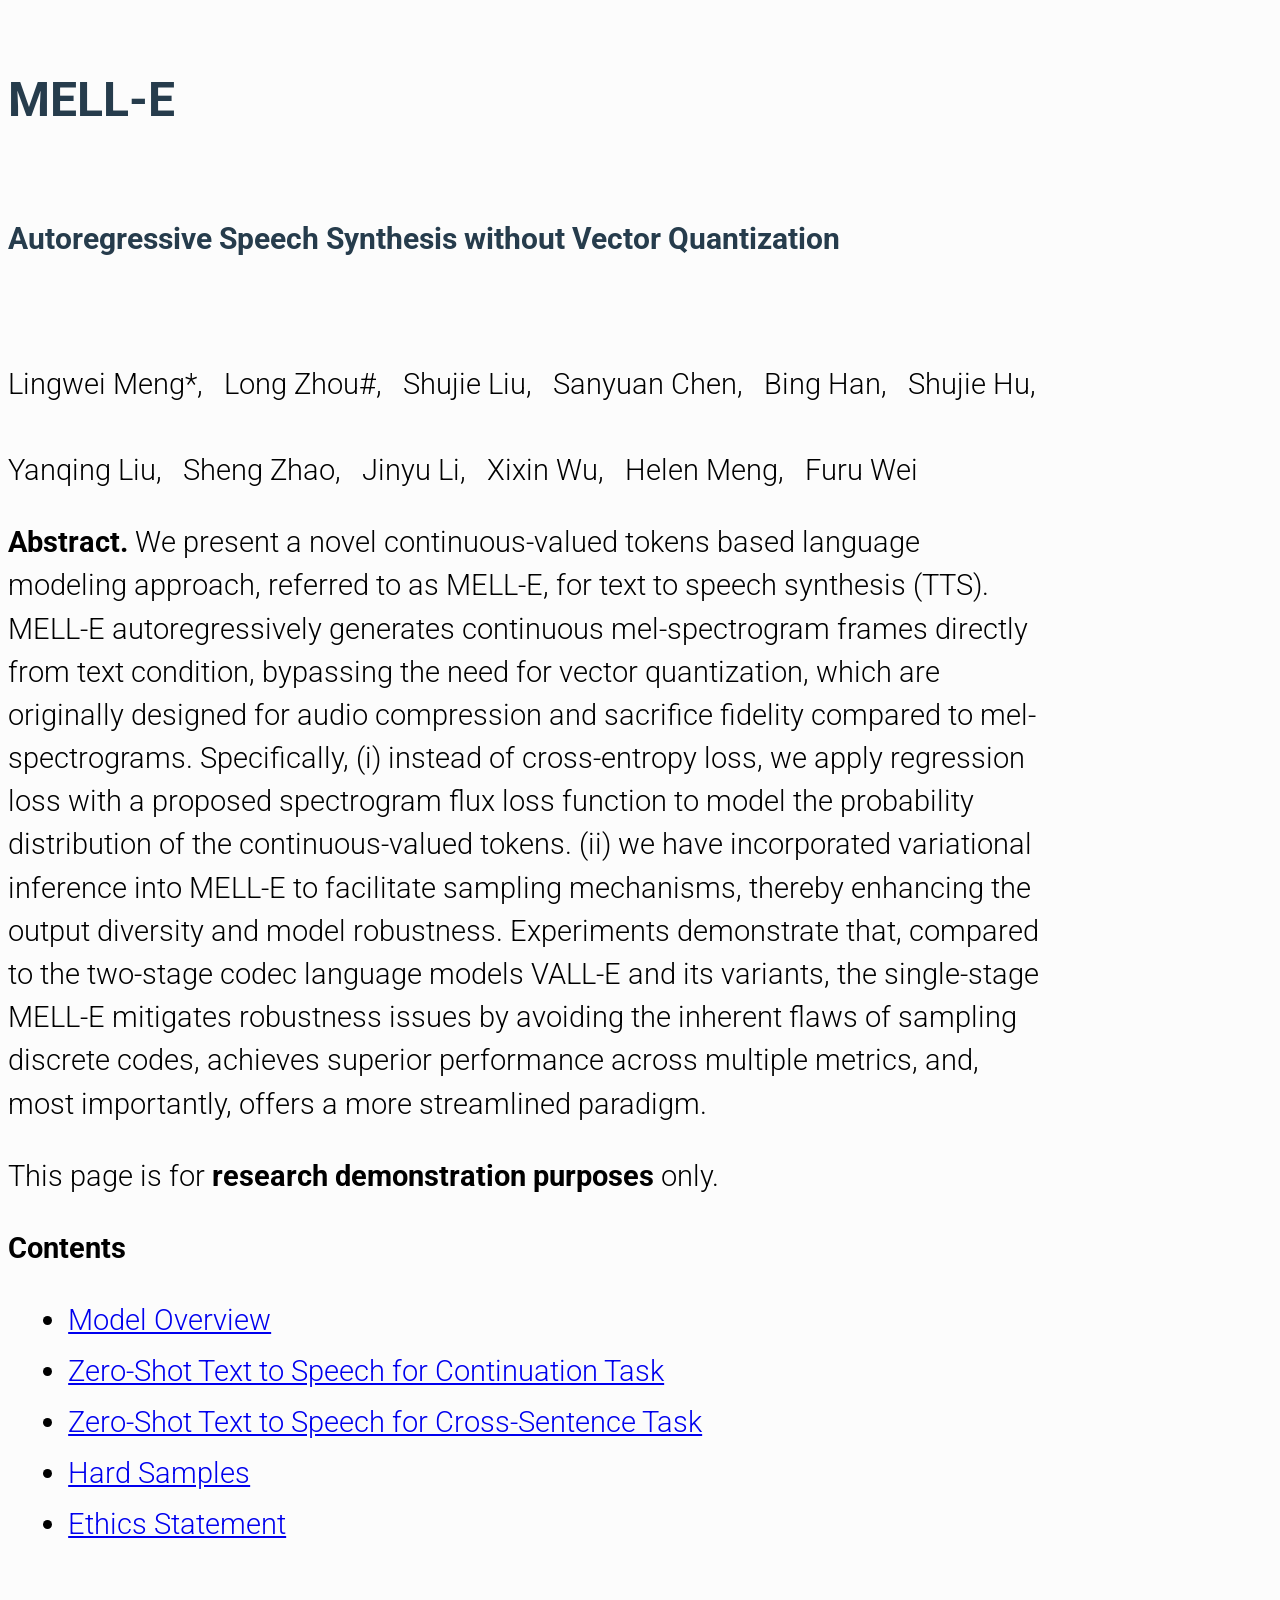
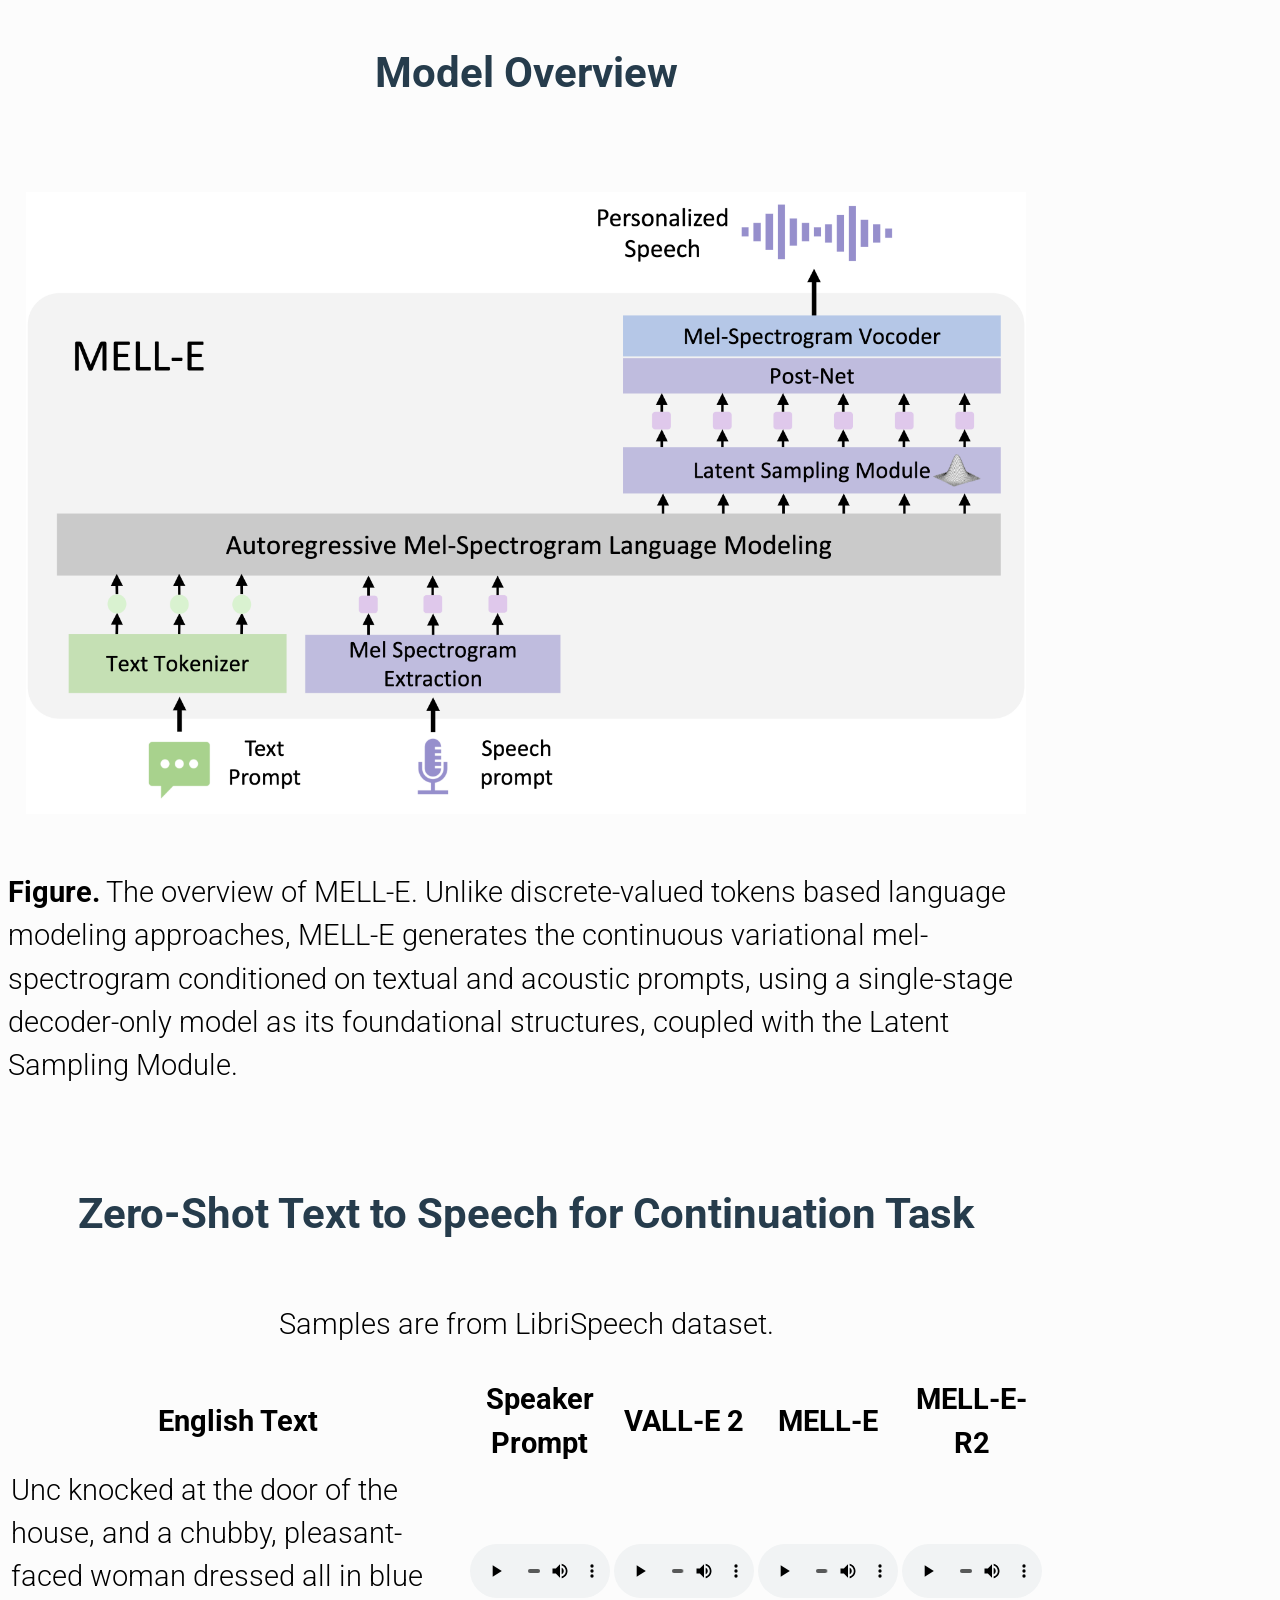
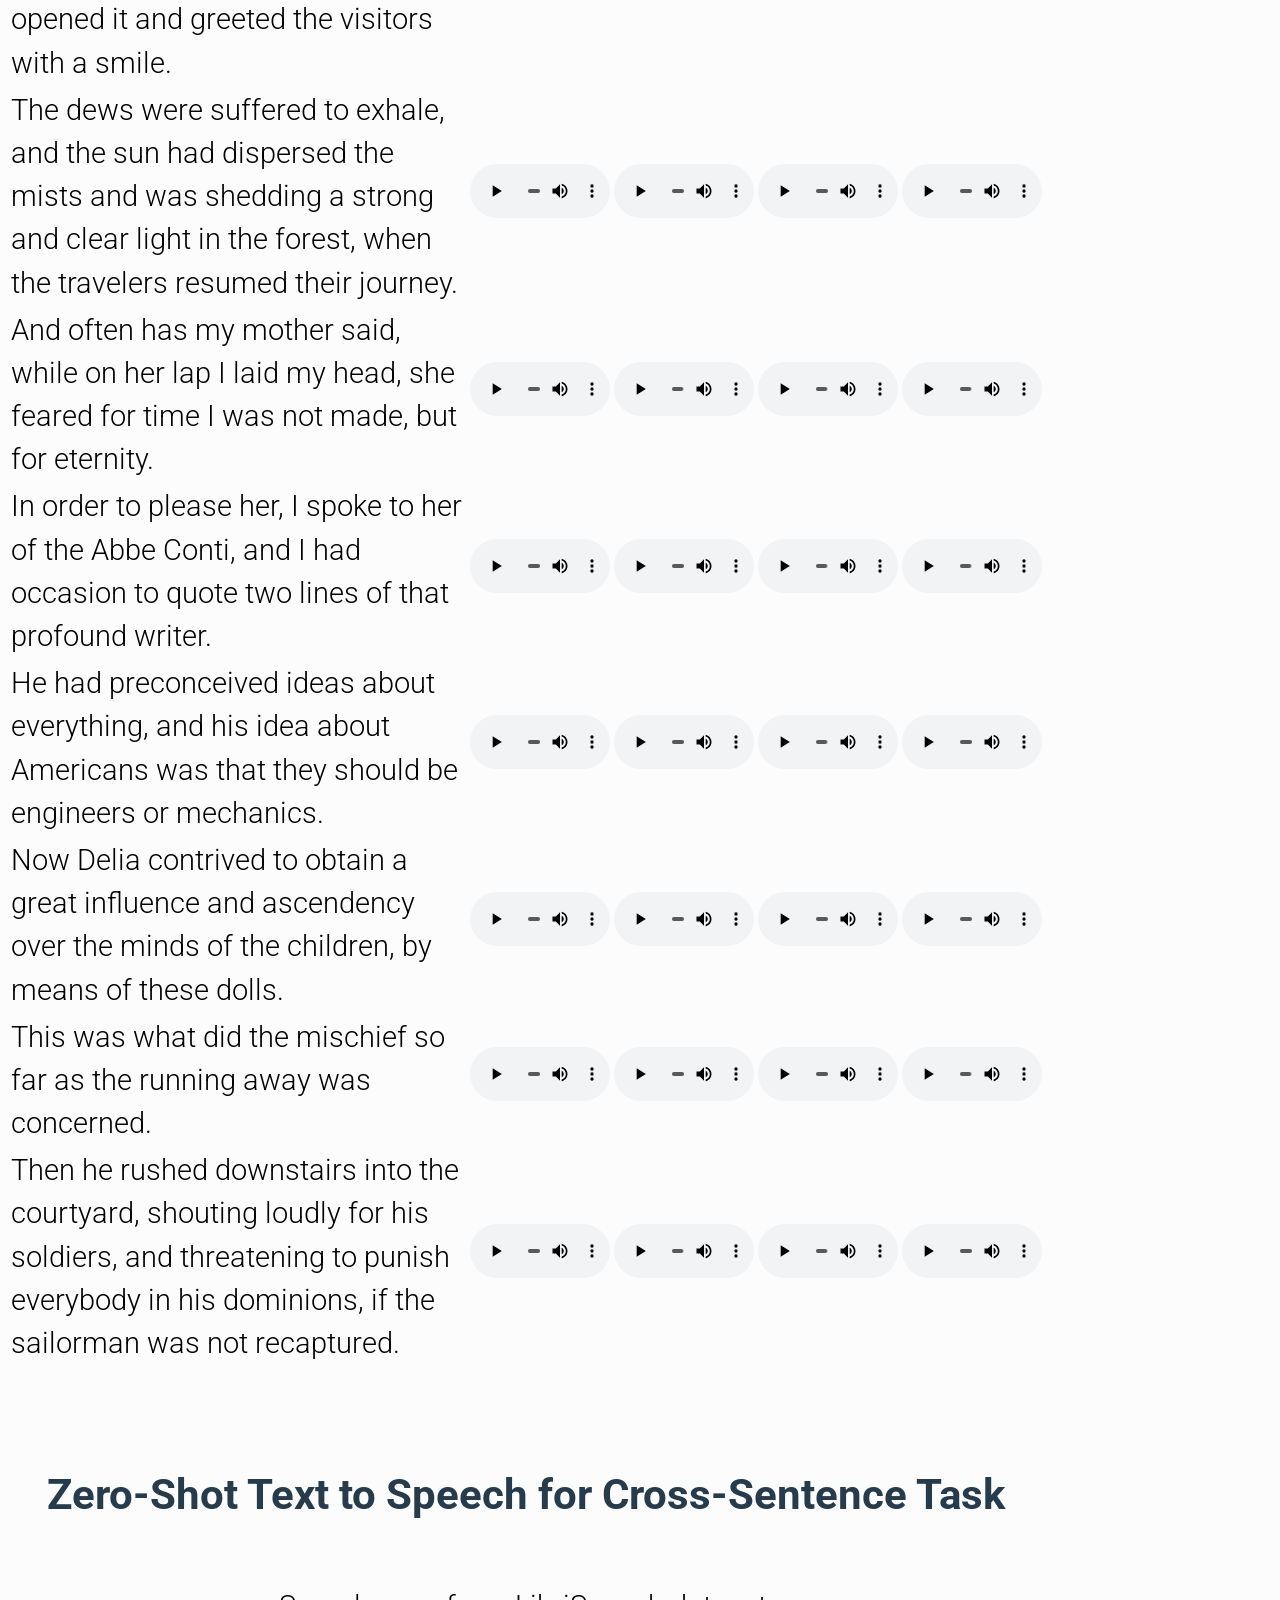
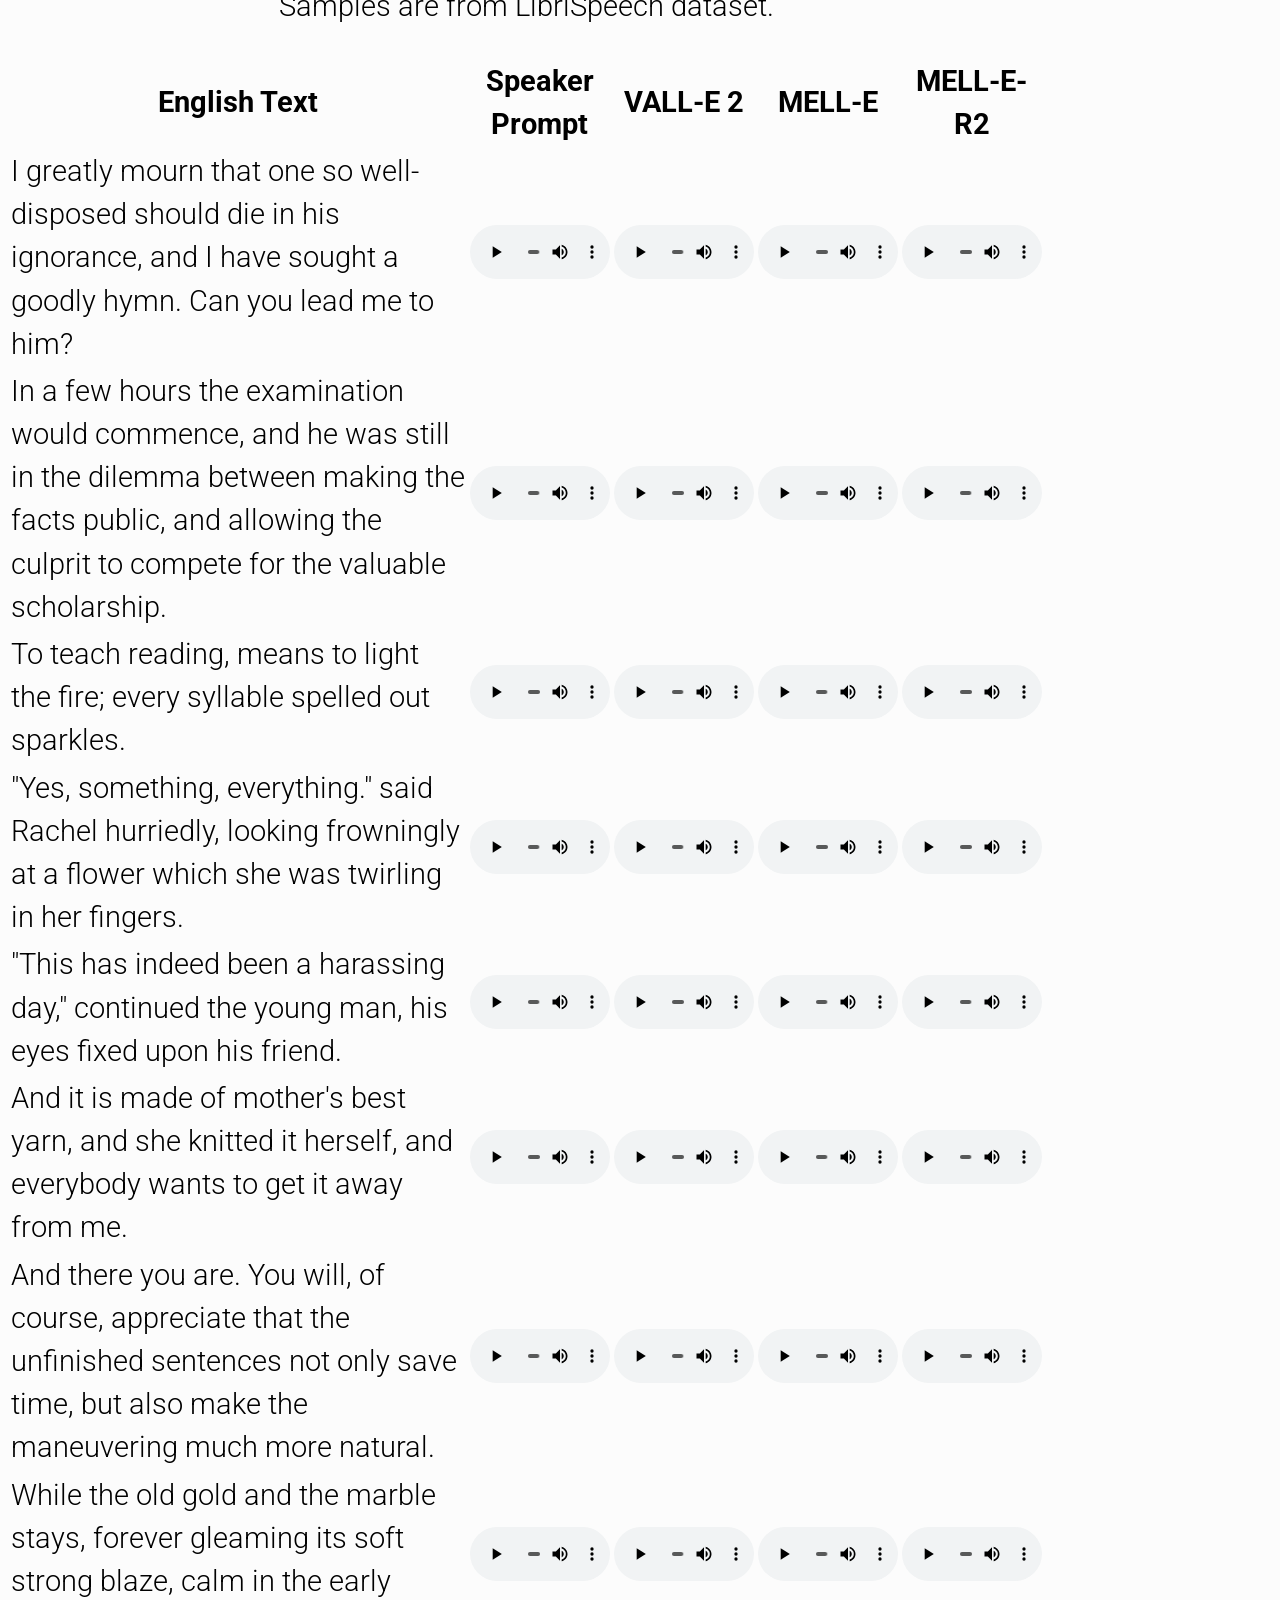
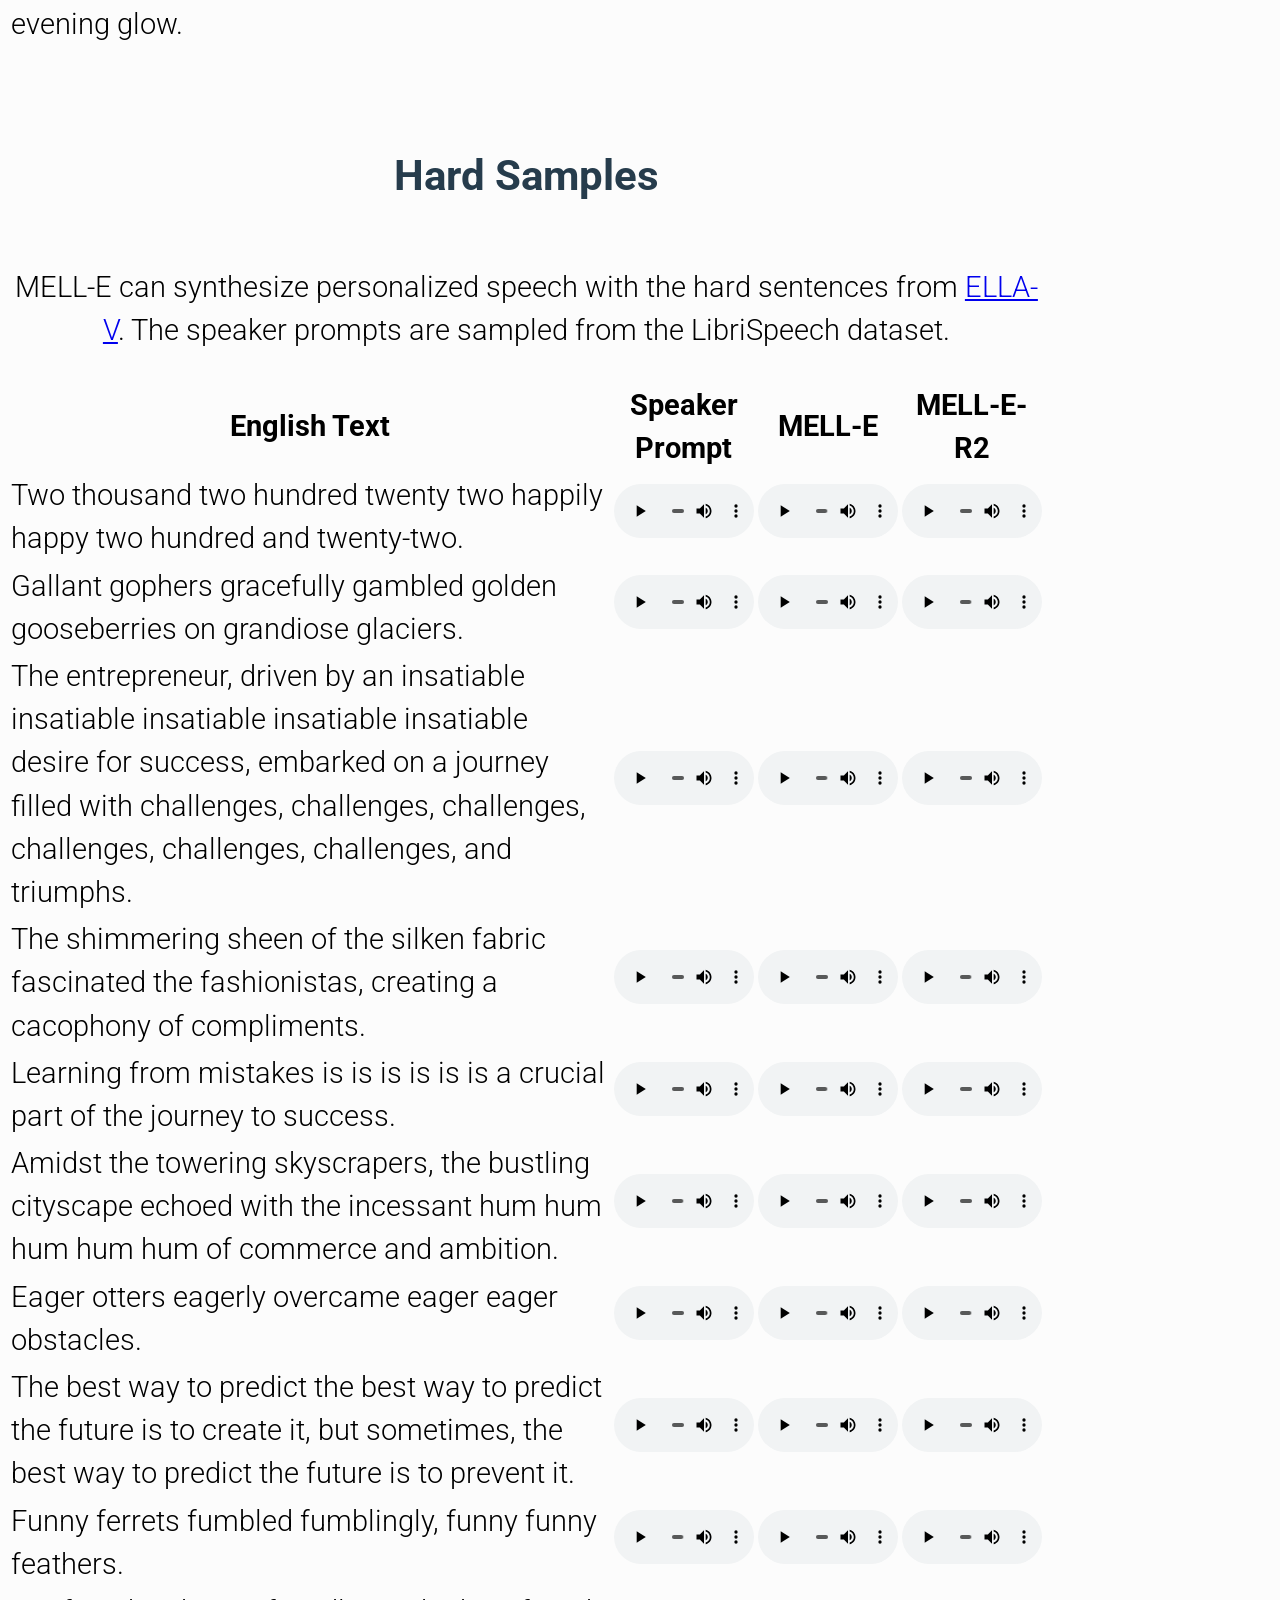
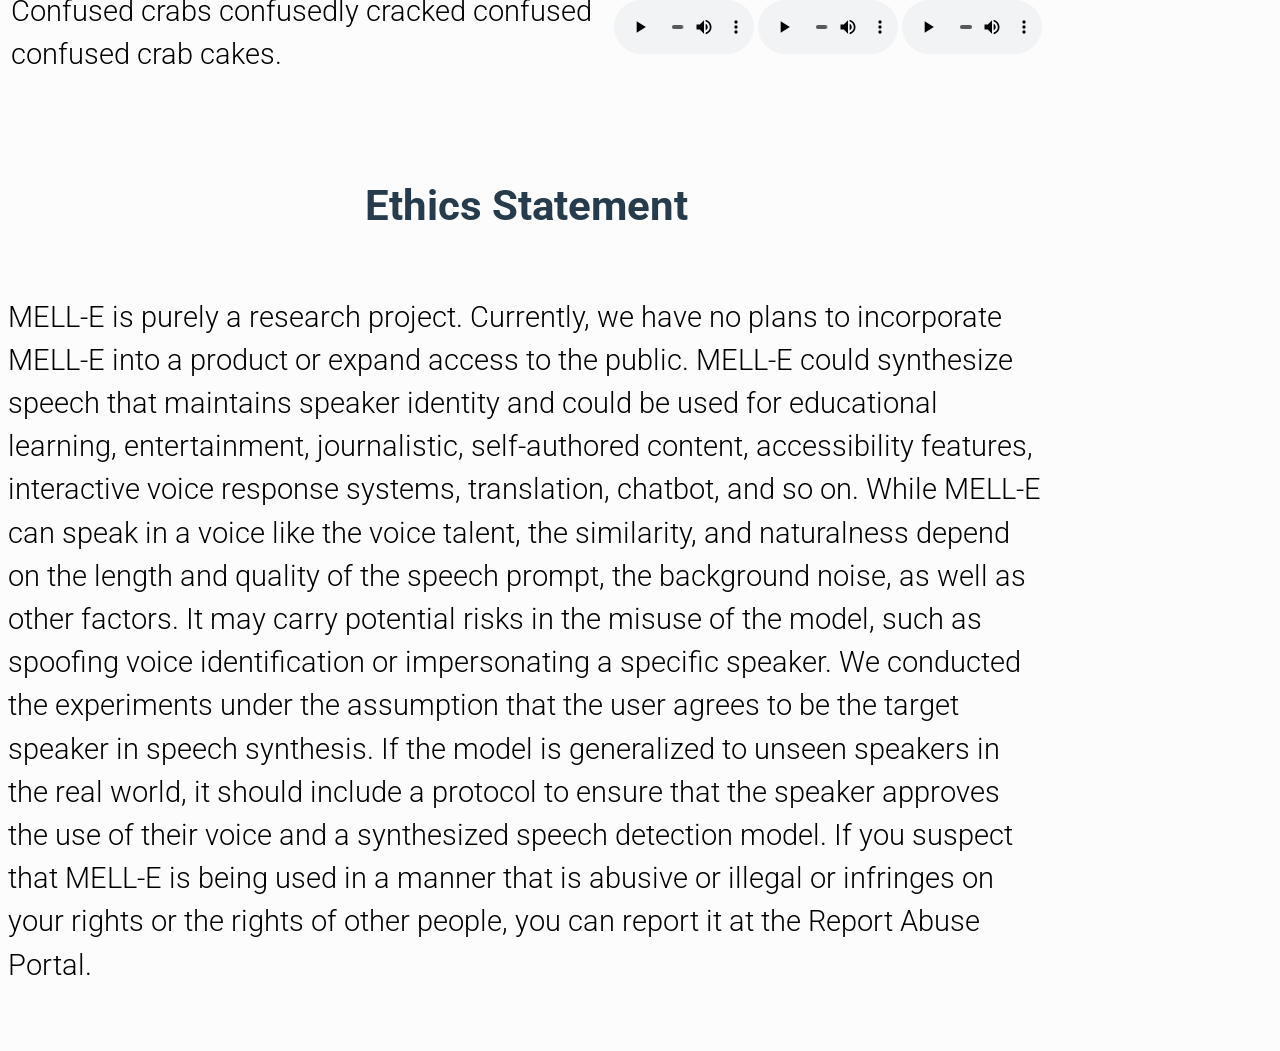
==== commit 94040b87: "update" ====
--- a/index.html
+++ b/index.html
@@ -49,9 +49,7 @@
         <li><a href="#model-overview">Model Overview</a></li>
         <li><a href="#conti_infer">Zero-Shot Text to Speech for Continuation Task</a></li>
         <li><a href="#cross_infer">Zero-Shot Text to Speech for Cross-Sentence Task</a></li>
-        <!-- <li><a href="#lid-samples">Zero-Shot Speech-to-Speech Translation</a></li>
-        <li><a href="#emotion-samples">Voice Emotion Maintenance In Speech-to-Speech Translation</a></li>
-        <li><a href="#more-samples">More Examples</a></li> -->
+		<li><a href="#hard_samples">Hard Samples</a></li>
         <li><a href="#Ethics-Statement">Ethics Statement</a></li>
       </ul>
 	</p>   
@@ -73,129 +71,74 @@
 		</p>
 </div>
 
+
 <div class="container pt-5 mt-5 shadow p-5 mb-5 bg-white rounded">
-	<h2 id="conti_infer" style="text-align: center;">Zero-Shot Text to Speech for Cross-Sentence Task</h2>
+	<h2 id="conti_infer" style="text-align: center;">Zero-Shot Text to Speech for Continuation Task</h2>
 
 		<div class="table-responsive pt-3">
 			<p style="text-align: center;">
-			Samples are from LibriSpeech dataset. MELL-E-R2 is with a reduction factor of 2, which enhances inference efficiency at the cost of some performance.
-			</p>
-<table class="table table-hover pt-2" style="height: 0px;border-spacing: inherit;border-collapse: collapse">
-                  <thead>
-                  <tr>
-                        <th style="text-align: center">English Text</th>
-                        <th style="text-align: center">Speaker Prompt</th>
-                        <th style="text-align: center">VALL-E 2</th>
-						<th style="text-align: center">MELL-E</th>
-                        <th style="text-align: center">MELL-E-R2</th>
-                  </tr>
-                  </thead>
-                  <tbody>
-                              <tr><td style="text-align: left;vertical-align:middle;width: 600px">"Then, dear," said Missus Whitney, "you must be kinder to her than ever. Think what it would be for one of you to be away from home, even among friends."</td>
-                              <td style="text-align: center"><figure><audio style="width: 140px" src="https://www.microsoft.com/en-us/research/uploads/prodnew/2023/06/237-126133-0002_prompt.flac" controls="controls" preload="none"></audio></figure></td>
-                              <td style="text-align: center"><figure><audio style="width: 140px" src="https://www.microsoft.com/en-us/research/uploads/prodnew/2023/06/237-126133-0002_valle2.wav" controls="controls" preload="none"></audio></figure></td>
-                              <td style="text-align: center"><figure><audio style="width: 140px" src="https://www.microsoft.com/en-us/research/uploads/prodnew/2023/06/237-126133-0002_melle.wav" controls="controls" preload="none"></audio></figure></td>
-                              <td style="text-align: center"><figure><audio style="width: 140px" src="https://www.microsoft.com/en-us/research/uploads/prodnew/2023/06/237-126133-0002_melle-r2.wav" controls="controls" preload="none"></audio></figure></td>
-                              </tr>
-                              <tr><td style="text-align: left;vertical-align:middle;width: 600px">In order to please her, I spoke to her of the Abbe Conti, and I had occasion to quote two lines of that profound writer</td>
-                              <td style="text-align: center"><figure><audio style="width: 140px" src="https://www.microsoft.com/en-us/research/uploads/prodnew/2023/06/3729-6852-0002_prompt.flac" controls="controls" preload="none"></audio></figure></td>
-                              <td style="text-align: center"><figure><audio style="width: 140px" src="https://www.microsoft.com/en-us/research/uploads/prodnew/2023/06/3729-6852-0002_valle2.wav" controls="controls" preload="none"></audio></figure></td>
-                              <td style="text-align: center"><figure><audio style="width: 140px" src="https://www.microsoft.com/en-us/research/uploads/prodnew/2023/06/3729-6852-0002_melle.wav" controls="controls" preload="none"></audio></figure></td>
-                              <td style="text-align: center"><figure><audio style="width: 140px" src="https://www.microsoft.com/en-us/research/uploads/prodnew/2023/06/3729-6852-0002_melle-r2.wav" controls="controls" preload="none"></audio></figure></td>
-                              </tr>             
-                              <tr><td style="text-align: left;vertical-align:middle;width: 600px">He had preconceived ideas about everything, and his idea about Americans was that they should be engineers or mechanics.</td>
-                              <td style="text-align: center"><figure><audio style="width: 140px" src="https://www.microsoft.com/en-us/research/uploads/prodnew/2023/06/4446-2271-0001_prompt.flac" controls="controls" preload="none"></audio></figure></td>
-                              <td style="text-align: center"><figure><audio style="width: 140px" src="https://www.microsoft.com/en-us/research/uploads/prodnew/2023/06/4446-2271-0001_valle2.wav" controls="controls" preload="none"></audio></figure></td>
-                              <td style="text-align: center"><figure><audio style="width: 140px" src="https://www.microsoft.com/en-us/research/uploads/prodnew/2023/06/4446-2271-0001_melle.wav" controls="controls" preload="none"></audio></figure></td>
-                              <td style="text-align: center"><figure><audio style="width: 140px" src="https://www.microsoft.com/en-us/research/uploads/prodnew/2023/06/4446-2271-0001_melle-r2.wav" controls="controls" preload="none"></audio></figure></td>
-                              </tr> 
-                              <tr><td style="text-align: left;vertical-align:middle;width: 600px">This was what did the mischief so far as the running away was concerned.</td>
-                              <td style="text-align: center"><figure><audio style="width: 140px" src="https://www.microsoft.com/en-us/research/uploads/prodnew/2023/06/8463-287645-0000_prompt.flac" controls="controls" preload="none"></audio></figure></td>
-                              <td style="text-align: center"><figure><audio style="width: 140px" src="https://www.microsoft.com/en-us/research/uploads/prodnew/2023/06/8463-287645-0000_valle2.wav" controls="controls" preload="none"></audio></figure></td>
-                              <td style="text-align: center"><figure><audio style="width: 140px" src="https://www.microsoft.com/en-us/research/uploads/prodnew/2023/06/8463-287645-0000_melle.wav" controls="controls" preload="none"></audio></figure></td>
-                              <td style="text-align: center"><figure><audio style="width: 140px" src="https://www.microsoft.com/en-us/research/uploads/prodnew/2023/06/8463-287645-0000_melle-r2.wav" controls="controls" preload="none"></audio></figure></td>
-                              </tr>
-                              <tr><td style="text-align: left;vertical-align:middle;width: 600px">Then he rushed downstairs into the courtyard, shouting loudly for his soldiers and threatening to punish everybody in his dominions if the sailorman was not recaptured.</td>
-                              <td style="text-align: center"><figure><audio style="width: 140px" src="https://www.microsoft.com/en-us/research/uploads/prodnew/2023/06/8555-284447-0000_prompt.flac" controls="controls" preload="none"></audio></figure></td>
-                              <td style="text-align: center"><figure><audio style="width: 140px" src="https://www.microsoft.com/en-us/research/uploads/prodnew/2023/06/8555-284447-0000_valle2.wav" controls="controls" preload="none"></audio></figure></td>
-                              <td style="text-align: center"><figure><audio style="width: 140px" src="https://www.microsoft.com/en-us/research/uploads/prodnew/2023/06/8555-284447-0000_melle.wav" controls="controls" preload="none"></audio></figure></td>
-                              <td style="text-align: center"><figure><audio style="width: 140px" src="https://www.microsoft.com/en-us/research/uploads/prodnew/2023/06/8555-284447-0000_melle-r2.wav" controls="controls" preload="none"></audio></figure></td>
-                              </tr>
-
-                  </tbody>
-                  </table>
-
-
-		</div>
-</div>
-
-<div class="container pt-5 mt-5 shadow p-5 mb-5 bg-white rounded">
-	<h2 id="conti_infer" style="text-align: center;">Zero-Shot Text to Speech for Continuation Task</h2>
-
-		<div class="table-responsive pt-3">
-			<p style="text-align: center;">
-			Samples are from LibriSpeech dataset. MELL-E-R2 is with a reduction factor of 2, which enhances inference efficiency at the cost of some performance.
+			Samples are from LibriSpeech dataset.
 			</p>
 			<table class="table table-hover pt-2">
 			<thead>
 			<tr>
-						<th style="text-align: center">English Text</th>
-                        <th style="text-align: center">Speaker Prompt</th>
-                        <th style="text-align: center">VALL-E 2</th>
-						<th style="text-align: center">MELL-E</th>
-						<th style="text-align: center">MELL-E-R2</th>
+				<th style="text-align: center">English Text</th>
+				<th style="text-align: center">Speaker Prompt</th>
+				<th style="text-align: center">VALL-E 2</th>
+				<th style="text-align: center">MELL-E</th>
+				<th style="text-align: center">MELL-E-R2</th>
 
 			</tr>
 			</thead>
 			<tbody>
-					<tr><td style="text-align: left;vertical-align:middle;width: 600px">Unc knocked at the door of the house, and a chubby, pleasant-faced woman dressed all in blue opened it and greeted the visitors with a smile.</td>
-					<td style="text-align: center"><audio controls="controls" style="width: 140px;"><source src="audios\continue_prompt_1284-1180-0010.wav" autoplay/>Your browser does not support the audio element.</audio></td>
-					<td style="text-align: center"><audio controls="controls" style="width: 140px;"><source src="audios\continue_valle2_1284-1180-0010.wav" autoplay/>Your browser does not support the audio element.</audio></td>
-					<td style="text-align: center"><audio controls="controls" style="width: 140px;"><source src="audios\continue_melle_1284-1180-0010.wav" autoplay/>Your browser does not support the audio element.</audio></td>
-					<td style="text-align: center"><audio controls="controls" style="width: 140px;"><source src="audios\continue_melle-r2_1284-1180-0010.wav" autoplay/>Your browser does not support the audio element.</audio></td>
-					</tr>
-					<tr><td style="text-align: left;vertical-align:middle;width: 600px">The dews were suffered to exhale, and the sun had dispersed the mists and was shedding a strong and clear light in the forest, when the travelers resumed their journey.</td>
-					<td style="text-align: center"><audio controls="controls" style="width: 140px;"><source src="audios\continue_prompt_1320-122612-0001.wav" autoplay/>Your browser does not support the audio element.</audio></td>
-					<td style="text-align: center"><audio controls="controls" style="width: 140px;"><source src="audios\continue_valle2_1320-122612-0001.wav" autoplay/>Your browser does not support the audio element.</audio></td>
-					<td style="text-align: center"><audio controls="controls" style="width: 140px;"><source src="audios\continue_melle_1320-122612-0001.wav" autoplay/>Your browser does not support the audio element.</audio></td>
-					<td style="text-align: center"><audio controls="controls" style="width: 140px;"><source src="audios\continue_melle-r2_1320-122612-0001.wav" autoplay/>Your browser does not support the audio element.</audio></td>
-					</tr>			
-					<tr><td style="text-align: left;vertical-align:middle;width: 600px">And often has my mother said, while on her lap I laid my head, she feared for time I was not made, but for eternity.</td>
-					<td style="text-align: center"><audio controls="controls" style="width: 140px;"><source src="audios\continue_prompt_3575-170457-0000.wav" autoplay/>Your browser does not support the audio element.</audio></td>
-					<td style="text-align: center"><audio controls="controls" style="width: 140px;"><source src="audios\continue_valle2_3575-170457-0000.wav" autoplay/>Your browser does not support the audio element.</audio></td>
-					<td style="text-align: center"><audio controls="controls" style="width: 140px;"><source src="audios\continue_melle_3575-170457-0000.wav" autoplay/>Your browser does not support the audio element.</audio></td>
-					<td style="text-align: center"><audio controls="controls" style="width: 140px;"><source src="audios\continue_melle-r2_3575-170457-0000.wav" autoplay/>Your browser does not support the audio element.</audio></td>
-					</tr>	
-					<tr><td style="text-align: left;vertical-align:middle;width: 600px">In order to please her, I spoke to her of the Abbe Conti, and I had occasion to quote two lines of that profound writer.</td>
-					<td style="text-align: center"><audio controls="controls" style="width: 140px;"><source src="audios\continue_prompt_3729-6852-0002.wav" autoplay/>Your browser does not support the audio element.</audio></td>
-					<td style="text-align: center"><audio controls="controls" style="width: 140px;"><source src="audios\continue_valle2_3729-6852-0002.wav" autoplay/>Your browser does not support the audio element.</audio></td>
-					<td style="text-align: center"><audio controls="controls" style="width: 140px;"><source src="audios\continue_melle_3729-6852-0002.wav" autoplay/>Your browser does not support the audio element.</audio></td>
-					<td style="text-align: center"><audio controls="controls" style="width: 140px;"><source src="audios\continue_melle-r2_3729-6852-0002.wav" autoplay/>Your browser does not support the audio element.</audio></td>
-					</tr>
-					<tr><td style="text-align: left;vertical-align:middle;width: 600px">He had preconceived ideas about everything, and his idea about Americans was that they should be engineers or mechanics.</td>
-					<td style="text-align: center"><audio controls="controls" style="width: 140px;"><source src="audios\continue_prompt_4446-2271-0001.wav" autoplay/>Your browser does not support the audio element.</audio></td>
-					<td style="text-align: center"><audio controls="controls" style="width: 140px;"><source src="audios\continue_valle2_4446-2271-0001.wav" autoplay/>Your browser does not support the audio element.</audio></td>
-					<td style="text-align: center"><audio controls="controls" style="width: 140px;"><source src="audios\continue_melle_4446-2271-0001.wav" autoplay/>Your browser does not support the audio element.</audio></td>
-					<td style="text-align: center"><audio controls="controls" style="width: 140px;"><source src="audios\continue_melle-r2_4446-2271-0001.wav" autoplay/>Your browser does not support the audio element.</audio></td>
-					</tr>
-					<tr><td style="text-align: left;vertical-align:middle;width: 600px">Now Delia contrived to obtain a great influence and ascendency over the minds of the children, by means of these dolls.</td>
-					<td style="text-align: center"><audio controls="controls" style="width: 140px;"><source src="audios\continue_prompt_7021-79740-0002.wav" autoplay/>Your browser does not support the audio element.</audio></td>
-					<td style="text-align: center"><audio controls="controls" style="width: 140px;"><source src="audios\continue_valle2_7021-79740-0002.wav" autoplay/>Your browser does not support the audio element.</audio></td>
-					<td style="text-align: center"><audio controls="controls" style="width: 140px;"><source src="audios\continue_melle_7021-79740-0002.wav" autoplay/>Your browser does not support the audio element.</audio></td>
-					<td style="text-align: center"><audio controls="controls" style="width: 140px;"><source src="audios\continue_melle-r2_7021-79740-0002.wav" autoplay/>Your browser does not support the audio element.</audio></td>
-					</tr>
-					<tr><td style="text-align: left;vertical-align:middle;width: 600px">This was what did the mischief so far as the running away was concerned.</td>
-					<td style="text-align: center"><audio controls="controls" style="width: 140px;"><source src="audios\continue_prompt_8463-287645-0000.wav" autoplay/>Your browser does not support the audio element.</audio></td>
-					<td style="text-align: center"><audio controls="controls" style="width: 140px;"><source src="audios\continue_valle2_8463-287645-0000.wav" autoplay/>Your browser does not support the audio element.</audio></td>
-					<td style="text-align: center"><audio controls="controls" style="width: 140px;"><source src="audios\continue_melle_8463-287645-0000.wav" autoplay/>Your browser does not support the audio element.</audio></td>
-					<td style="text-align: center"><audio controls="controls" style="width: 140px;"><source src="audios\continue_melle-r2_8463-287645-0000.wav" autoplay/>Your browser does not support the audio element.</audio></td>
-					</tr>
-					<tr><td style="text-align: left;vertical-align:middle;width: 600px">Then he rushed downstairs into the courtyard, shouting loudly for his soldiers, and threatening to punish everybody in his dominions, if the sailorman was not recaptured.</td>
-					<td style="text-align: center"><audio controls="controls" style="width: 140px;"><source src="audios\continue_prompt_8555-284447-0000.wav" autoplay/>Your browser does not support the audio element.</audio></td>
-					<td style="text-align: center"><audio controls="controls" style="width: 140px;"><source src="audios\continue_valle2_8555-284447-0000.wav" autoplay/>Your browser does not support the audio element.</audio></td>
-					<td style="text-align: center"><audio controls="controls" style="width: 140px;"><source src="audios\continue_melle_8555-284447-0000.wav" autoplay/>Your browser does not support the audio element.</audio></td>
-					<td style="text-align: center"><audio controls="controls" style="width: 140px;"><source src="audios\continue_melle-r2_8555-284447-0000.wav" autoplay/>Your browser does not support the audio element.</audio></td>
-					</tr>
+				<tr><td style="text-align: left;vertical-align:middle;width: 600px">Unc knocked at the door of the house, and a chubby, pleasant-faced woman dressed all in blue opened it and greeted the visitors with a smile.</td>
+				<td style="text-align: center"><audio controls="controls" style="width: 140px;"><source src="audios\continue_prompt_1284-1180-0010.wav" autoplay/>Your browser does not support the audio element.</audio></td>
+				<td style="text-align: center"><audio controls="controls" style="width: 140px;"><source src="audios\continue_valle2_1284-1180-0010.wav" autoplay/>Your browser does not support the audio element.</audio></td>
+				<td style="text-align: center"><audio controls="controls" style="width: 140px;"><source src="audios\continue_melle_1284-1180-0010.wav" autoplay/>Your browser does not support the audio element.</audio></td>
+				<td style="text-align: center"><audio controls="controls" style="width: 140px;"><source src="audios\continue_melle-r2_1284-1180-0010.wav" autoplay/>Your browser does not support the audio element.</audio></td>
+				</tr>
+				<tr><td style="text-align: left;vertical-align:middle;width: 600px">The dews were suffered to exhale, and the sun had dispersed the mists and was shedding a strong and clear light in the forest, when the travelers resumed their journey.</td>
+				<td style="text-align: center"><audio controls="controls" style="width: 140px;"><source src="audios\continue_prompt_1320-122612-0001.wav" autoplay/>Your browser does not support the audio element.</audio></td>
+				<td style="text-align: center"><audio controls="controls" style="width: 140px;"><source src="audios\continue_valle2_1320-122612-0001.wav" autoplay/>Your browser does not support the audio element.</audio></td>
+				<td style="text-align: center"><audio controls="controls" style="width: 140px;"><source src="audios\continue_melle_1320-122612-0001.wav" autoplay/>Your browser does not support the audio element.</audio></td>
+				<td style="text-align: center"><audio controls="controls" style="width: 140px;"><source src="audios\continue_melle-r2_1320-122612-0001.wav" autoplay/>Your browser does not support the audio element.</audio></td>
+				</tr>			
+				<tr><td style="text-align: left;vertical-align:middle;width: 600px">And often has my mother said, while on her lap I laid my head, she feared for time I was not made, but for eternity.</td>
+				<td style="text-align: center"><audio controls="controls" style="width: 140px;"><source src="audios\continue_prompt_3575-170457-0000.wav" autoplay/>Your browser does not support the audio element.</audio></td>
+				<td style="text-align: center"><audio controls="controls" style="width: 140px;"><source src="audios\continue_valle2_3575-170457-0000.wav" autoplay/>Your browser does not support the audio element.</audio></td>
+				<td style="text-align: center"><audio controls="controls" style="width: 140px;"><source src="audios\continue_melle_3575-170457-0000.wav" autoplay/>Your browser does not support the audio element.</audio></td>
+				<td style="text-align: center"><audio controls="controls" style="width: 140px;"><source src="audios\continue_melle-r2_3575-170457-0000.wav" autoplay/>Your browser does not support the audio element.</audio></td>
+				</tr>	
+				<tr><td style="text-align: left;vertical-align:middle;width: 600px">In order to please her, I spoke to her of the Abbe Conti, and I had occasion to quote two lines of that profound writer.</td>
+				<td style="text-align: center"><audio controls="controls" style="width: 140px;"><source src="audios\continue_prompt_3729-6852-0002.wav" autoplay/>Your browser does not support the audio element.</audio></td>
+				<td style="text-align: center"><audio controls="controls" style="width: 140px;"><source src="audios\continue_valle2_3729-6852-0002.wav" autoplay/>Your browser does not support the audio element.</audio></td>
+				<td style="text-align: center"><audio controls="controls" style="width: 140px;"><source src="audios\continue_melle_3729-6852-0002.wav" autoplay/>Your browser does not support the audio element.</audio></td>
+				<td style="text-align: center"><audio controls="controls" style="width: 140px;"><source src="audios\continue_melle-r2_3729-6852-0002.wav" autoplay/>Your browser does not support the audio element.</audio></td>
+				</tr>
+				<tr><td style="text-align: left;vertical-align:middle;width: 600px">He had preconceived ideas about everything, and his idea about Americans was that they should be engineers or mechanics.</td>
+				<td style="text-align: center"><audio controls="controls" style="width: 140px;"><source src="audios\continue_prompt_4446-2271-0001.wav" autoplay/>Your browser does not support the audio element.</audio></td>
+				<td style="text-align: center"><audio controls="controls" style="width: 140px;"><source src="audios\continue_valle2_4446-2271-0001.wav" autoplay/>Your browser does not support the audio element.</audio></td>
+				<td style="text-align: center"><audio controls="controls" style="width: 140px;"><source src="audios\continue_melle_4446-2271-0001.wav" autoplay/>Your browser does not support the audio element.</audio></td>
+				<td style="text-align: center"><audio controls="controls" style="width: 140px;"><source src="audios\continue_melle-r2_4446-2271-0001.wav" autoplay/>Your browser does not support the audio element.</audio></td>
+				</tr>
+				<tr><td style="text-align: left;vertical-align:middle;width: 600px">Now Delia contrived to obtain a great influence and ascendency over the minds of the children, by means of these dolls.</td>
+				<td style="text-align: center"><audio controls="controls" style="width: 140px;"><source src="audios\continue_prompt_7021-79740-0002.wav" autoplay/>Your browser does not support the audio element.</audio></td>
+				<td style="text-align: center"><audio controls="controls" style="width: 140px;"><source src="audios\continue_valle2_7021-79740-0002.wav" autoplay/>Your browser does not support the audio element.</audio></td>
+				<td style="text-align: center"><audio controls="controls" style="width: 140px;"><source src="audios\continue_melle_7021-79740-0002.wav" autoplay/>Your browser does not support the audio element.</audio></td>
+				<td style="text-align: center"><audio controls="controls" style="width: 140px;"><source src="audios\continue_melle-r2_7021-79740-0002.wav" autoplay/>Your browser does not support the audio element.</audio></td>
+				</tr>
+				<tr><td style="text-align: left;vertical-align:middle;width: 600px">This was what did the mischief so far as the running away was concerned.</td>
+				<td style="text-align: center"><audio controls="controls" style="width: 140px;"><source src="audios\continue_prompt_8463-287645-0000.wav" autoplay/>Your browser does not support the audio element.</audio></td>
+				<td style="text-align: center"><audio controls="controls" style="width: 140px;"><source src="audios\continue_valle2_8463-287645-0000.wav" autoplay/>Your browser does not support the audio element.</audio></td>
+				<td style="text-align: center"><audio controls="controls" style="width: 140px;"><source src="audios\continue_melle_8463-287645-0000.wav" autoplay/>Your browser does not support the audio element.</audio></td>
+				<td style="text-align: center"><audio controls="controls" style="width: 140px;"><source src="audios\continue_melle-r2_8463-287645-0000.wav" autoplay/>Your browser does not support the audio element.</audio></td>
+				</tr>
+				<tr><td style="text-align: left;vertical-align:middle;width: 600px">Then he rushed downstairs into the courtyard, shouting loudly for his soldiers, and threatening to punish everybody in his dominions, if the sailorman was not recaptured.</td>
+				<td style="text-align: center"><audio controls="controls" style="width: 140px;"><source src="audios\continue_prompt_8555-284447-0000.wav" autoplay/>Your browser does not support the audio element.</audio></td>
+				<td style="text-align: center"><audio controls="controls" style="width: 140px;"><source src="audios\continue_valle2_8555-284447-0000.wav" autoplay/>Your browser does not support the audio element.</audio></td>
+				<td style="text-align: center"><audio controls="controls" style="width: 140px;"><source src="audios\continue_melle_8555-284447-0000.wav" autoplay/>Your browser does not support the audio element.</audio></td>
+				<td style="text-align: center"><audio controls="controls" style="width: 140px;"><source src="audios\continue_melle-r2_8555-284447-0000.wav" autoplay/>Your browser does not support the audio element.</audio></td>
+				</tr>
 
 			</tbody>
 			</table>
@@ -209,68 +152,141 @@
 
 		<div class="table-responsive pt-3">
 			<p style="text-align: center;">
-			Samples are from LibriSpeech dataset. MELL-E-R2 is with a reduction factor of 2, which enhances inference efficiency at the cost of some performance.
+			Samples are from LibriSpeech dataset. 
 			</p>
 			<table class="table table-hover pt-2">
 			<thead>
 			<tr>
-						<th style="text-align: center">English Text</th>
-                        <th style="text-align: center">Speaker Prompt</th>
-                        <th style="text-align: center">VALL-E 2</th>
-						<th style="text-align: center">MELL-E</th>
-						<th style="text-align: center">MELL-E-R2</th>
+				<th style="text-align: center">English Text</th>
+				<th style="text-align: center">Speaker Prompt</th>
+				<th style="text-align: center">VALL-E 2</th>
+				<th style="text-align: center">MELL-E</th>
+				<th style="text-align: center">MELL-E-R2</th>
 			</tr>
 			</thead>
 			<tbody>
-					<tr><td style="text-align: left;vertical-align:middle;width: 600px">I greatly mourn that one so well-disposed should die in his ignorance, and I have sought a goodly hymn. Can you lead me to him?</td>
-					<td style="text-align: center"><audio controls="controls" style="width: 140px;"><source src="audios\cross_prompt_1320-122617-0009.wav" autoplay/>Your browser does not support the audio element.</audio></td>
-					<td style="text-align: center"><audio controls="controls" style="width: 140px;"><source src="audios\cross_valle2_1320-122617-0009.wav" autoplay/>Your browser does not support the audio element.</audio></td>
-					<td style="text-align: center"><audio controls="controls" style="width: 140px;"><source src="audios\cross_melle_1320-122617-0009.wav" autoplay/>Your browser does not support the audio element.</audio></td>
-					<td style="text-align: center"><audio controls="controls" style="width: 140px;"><source src="audios\cross_melle-r2_1320-122617-0009.wav" autoplay/>Your browser does not support the audio element.</audio></td>
-					</tr>
-					<tr><td style="text-align: left;vertical-align:middle;width: 600px">In a few hours the examination would commence, and he was still in the dilemma between making the facts public, and allowing the culprit to compete for the valuable scholarship.</td>
-					<td style="text-align: center"><audio controls="controls" style="width: 140px;"><source src="audios\cross_prompt_1580-141084-0023.wav" autoplay/>Your browser does not support the audio element.</audio></td>
-					<td style="text-align: center"><audio controls="controls" style="width: 140px;"><source src="audios\cross_valle2_1580-141084-0023.wav" autoplay/>Your browser does not support the audio element.</audio></td>
-					<td style="text-align: center"><audio controls="controls" style="width: 140px;"><source src="audios\cross_melle_1580-141084-0023.wav" autoplay/>Your browser does not support the audio element.</audio></td>
-					<td style="text-align: center"><audio controls="controls" style="width: 140px;"><source src="audios\cross_melle-r2_1580-141084-0023.wav" autoplay/>Your browser does not support the audio element.</audio></td>
-					</tr>			
-					<tr><td style="text-align: left;vertical-align:middle;width: 600px">To teach reading, means to light the fire; every syllable spelled out sparkles.</td>
-					<td style="text-align: center"><audio controls="controls" style="width: 140px;"><source src="audios\cross_prompt_4507-16021-0055.wav" autoplay/>Your browser does not support the audio element.</audio></td>
-					<td style="text-align: center"><audio controls="controls" style="width: 140px;"><source src="audios\cross_valle2_4507-16021-0055.wav" autoplay/>Your browser does not support the audio element.</audio></td>
-					<td style="text-align: center"><audio controls="controls" style="width: 140px;"><source src="audios\cross_melle_4507-16021-0055.wav" autoplay/>Your browser does not support the audio element.</audio></td>
-					<td style="text-align: center"><audio controls="controls" style="width: 140px;"><source src="audios\cross_melle-r2_4507-16021-0055.wav" autoplay/>Your browser does not support the audio element.</audio></td>
-					</tr>	
-					<tr><td style="text-align: left;vertical-align:middle;width: 600px">"Yes, something, everything." said Rachel hurriedly, looking frowningly at a flower which she was twirling in her fingers.</td>
-					<td style="text-align: center"><audio controls="controls" style="width: 140px;"><source src="audios\cross_prompt_5683-32879-0014.wav" autoplay/>Your browser does not support the audio element.</audio></td>
-					<td style="text-align: center"><audio controls="controls" style="width: 140px;"><source src="audios\cross_valle2_5683-32879-0014.wav" autoplay/>Your browser does not support the audio element.</audio></td>
-					<td style="text-align: center"><audio controls="controls" style="width: 140px;"><source src="audios\cross_melle_5683-32879-0014.wav" autoplay/>Your browser does not support the audio element.</audio></td>
-					<td style="text-align: center"><audio controls="controls" style="width: 140px;"><source src="audios\cross_melle-r2_5683-32879-0014.wav" autoplay/>Your browser does not support the audio element.</audio></td>
-					</tr>
-					<tr><td style="text-align: left;vertical-align:middle;width: 600px">"This has indeed been a harassing day," continued the young man, his eyes fixed upon his friend.</td>
-					<td style="text-align: center"><audio controls="controls" style="width: 140px;"><source src="audios\cross_prompt_6930-75918-0006.wav" autoplay/>Your browser does not support the audio element.</audio></td>
-					<td style="text-align: center"><audio controls="controls" style="width: 140px;"><source src="audios\cross_valle2_6930-75918-0006.wav" autoplay/>Your browser does not support the audio element.</audio></td>
-					<td style="text-align: center"><audio controls="controls" style="width: 140px;"><source src="audios\cross_melle_6930-75918-0006.wav" autoplay/>Your browser does not support the audio element.</audio></td>
-					<td style="text-align: center"><audio controls="controls" style="width: 140px;"><source src="audios\cross_melle-r2_6930-75918-0006.wav" autoplay/>Your browser does not support the audio element.</audio></td>
-					</tr>
-					<tr><td style="text-align: left;vertical-align:middle;width: 600px">And it is made of mother's best yarn, and she knitted it herself, and everybody wants to get it away from me.</td>
-					<td style="text-align: center"><audio controls="controls" style="width: 140px;"><source src="audios\cross_prompt_7021-85628-0018.wav" autoplay/>Your browser does not support the audio element.</audio></td>
-					<td style="text-align: center"><audio controls="controls" style="width: 140px;"><source src="audios\cross_valle2_7021-85628-0018.wav" autoplay/>Your browser does not support the audio element.</audio></td>
-					<td style="text-align: center"><audio controls="controls" style="width: 140px;"><source src="audios\cross_melle_7021-85628-0018.wav" autoplay/>Your browser does not support the audio element.</audio></td>
-					<td style="text-align: center"><audio controls="controls" style="width: 140px;"><source src="audios\cross_melle-r2_7021-85628-0018.wav" autoplay/>Your browser does not support the audio element.</audio></td>
-					</tr>
-					<tr><td style="text-align: left;vertical-align:middle;width: 600px">And there you are. You will, of course, appreciate that the unfinished sentences not only save time, but also make the maneuvering much more natural.</td>
-					<td style="text-align: center"><audio controls="controls" style="width: 140px;"><source src="audios\cross_prompt_7176-92135-0031.wav" autoplay/>Your browser does not support the audio element.</audio></td>
-					<td style="text-align: center"><audio controls="controls" style="width: 140px;"><source src="audios\cross_valle2_7176-92135-0031.wav" autoplay/>Your browser does not support the audio element.</audio></td>
-					<td style="text-align: center"><audio controls="controls" style="width: 140px;"><source src="audios\cross_melle_7176-92135-0031.wav" autoplay/>Your browser does not support the audio element.</audio></td>
-					<td style="text-align: center"><audio controls="controls" style="width: 140px;"><source src="audios\cross_melle-r2_7176-92135-0031.wav" autoplay/>Your browser does not support the audio element.</audio></td>
-					</tr>
-					<tr><td style="text-align: left;vertical-align:middle;width: 600px">While the old gold and the marble stays, forever gleaming its soft strong blaze, calm in the early evening glow.</td>
-					<td style="text-align: center"><audio controls="controls" style="width: 140px;"><source src="audios\cross_prompt_8555-292519-0005.wav" autoplay/>Your browser does not support the audio element.</audio></td>
-					<td style="text-align: center"><audio controls="controls" style="width: 140px;"><source src="audios\cross_valle2_8555-292519-0005.wav" autoplay/>Your browser does not support the audio element.</audio></td>
-					<td style="text-align: center"><audio controls="controls" style="width: 140px;"><source src="audios\cross_melle_8555-292519-0005.wav" autoplay/>Your browser does not support the audio element.</audio></td>
-					<td style="text-align: center"><audio controls="controls" style="width: 140px;"><source src="audios\cross_melle-r2_8555-292519-0005.wav" autoplay/>Your browser does not support the audio element.</audio></td>
-					</tr>
-
+				<tr><td style="text-align: left;vertical-align:middle;width: 600px">I greatly mourn that one so well-disposed should die in his ignorance, and I have sought a goodly hymn. Can you lead me to him?</td>
+				<td style="text-align: center"><audio controls="controls" style="width: 140px;"><source src="audios\cross_prompt_1320-122617-0009.wav" autoplay/>Your browser does not support the audio element.</audio></td>
+				<td style="text-align: center"><audio controls="controls" style="width: 140px;"><source src="audios\cross_valle2_1320-122617-0009.wav" autoplay/>Your browser does not support the audio element.</audio></td>
+				<td style="text-align: center"><audio controls="controls" style="width: 140px;"><source src="audios\cross_melle_1320-122617-0009.wav" autoplay/>Your browser does not support the audio element.</audio></td>
+				<td style="text-align: center"><audio controls="controls" style="width: 140px;"><source src="audios\cross_melle-r2_1320-122617-0009.wav" autoplay/>Your browser does not support the audio element.</audio></td>
+				</tr>
+				<tr><td style="text-align: left;vertical-align:middle;width: 600px">In a few hours the examination would commence, and he was still in the dilemma between making the facts public, and allowing the culprit to compete for the valuable scholarship.</td>
+				<td style="text-align: center"><audio controls="controls" style="width: 140px;"><source src="audios\cross_prompt_1580-141084-0023.wav" autoplay/>Your browser does not support the audio element.</audio></td>
+				<td style="text-align: center"><audio controls="controls" style="width: 140px;"><source src="audios\cross_valle2_1580-141084-0023.wav" autoplay/>Your browser does not support the audio element.</audio></td>
+				<td style="text-align: center"><audio controls="controls" style="width: 140px;"><source src="audios\cross_melle_1580-141084-0023.wav" autoplay/>Your browser does not support the audio element.</audio></td>
+				<td style="text-align: center"><audio controls="controls" style="width: 140px;"><source src="audios\cross_melle-r2_1580-141084-0023.wav" autoplay/>Your browser does not support the audio element.</audio></td>
+				</tr>			
+				<tr><td style="text-align: left;vertical-align:middle;width: 600px">To teach reading, means to light the fire; every syllable spelled out sparkles.</td>
+				<td style="text-align: center"><audio controls="controls" style="width: 140px;"><source src="audios\cross_prompt_4507-16021-0055.wav" autoplay/>Your browser does not support the audio element.</audio></td>
+				<td style="text-align: center"><audio controls="controls" style="width: 140px;"><source src="audios\cross_valle2_4507-16021-0055.wav" autoplay/>Your browser does not support the audio element.</audio></td>
+				<td style="text-align: center"><audio controls="controls" style="width: 140px;"><source src="audios\cross_melle_4507-16021-0055.wav" autoplay/>Your browser does not support the audio element.</audio></td>
+				<td style="text-align: center"><audio controls="controls" style="width: 140px;"><source src="audios\cross_melle-r2_4507-16021-0055.wav" autoplay/>Your browser does not support the audio element.</audio></td>
+				</tr>	
+				<tr><td style="text-align: left;vertical-align:middle;width: 600px">"Yes, something, everything." said Rachel hurriedly, looking frowningly at a flower which she was twirling in her fingers.</td>
+				<td style="text-align: center"><audio controls="controls" style="width: 140px;"><source src="audios\cross_prompt_5683-32879-0014.wav" autoplay/>Your browser does not support the audio element.</audio></td>
+				<td style="text-align: center"><audio controls="controls" style="width: 140px;"><source src="audios\cross_valle2_5683-32879-0014.wav" autoplay/>Your browser does not support the audio element.</audio></td>
+				<td style="text-align: center"><audio controls="controls" style="width: 140px;"><source src="audios\cross_melle_5683-32879-0014.wav" autoplay/>Your browser does not support the audio element.</audio></td>
+				<td style="text-align: center"><audio controls="controls" style="width: 140px;"><source src="audios\cross_melle-r2_5683-32879-0014.wav" autoplay/>Your browser does not support the audio element.</audio></td>
+				</tr>
+				<tr><td style="text-align: left;vertical-align:middle;width: 600px">"This has indeed been a harassing day," continued the young man, his eyes fixed upon his friend.</td>
+				<td style="text-align: center"><audio controls="controls" style="width: 140px;"><source src="audios\cross_prompt_6930-75918-0006.wav" autoplay/>Your browser does not support the audio element.</audio></td>
+				<td style="text-align: center"><audio controls="controls" style="width: 140px;"><source src="audios\cross_valle2_6930-75918-0006.wav" autoplay/>Your browser does not support the audio element.</audio></td>
+				<td style="text-align: center"><audio controls="controls" style="width: 140px;"><source src="audios\cross_melle_6930-75918-0006.wav" autoplay/>Your browser does not support the audio element.</audio></td>
+				<td style="text-align: center"><audio controls="controls" style="width: 140px;"><source src="audios\cross_melle-r2_6930-75918-0006.wav" autoplay/>Your browser does not support the audio element.</audio></td>
+				</tr>
+				<tr><td style="text-align: left;vertical-align:middle;width: 600px">And it is made of mother's best yarn, and she knitted it herself, and everybody wants to get it away from me.</td>
+				<td style="text-align: center"><audio controls="controls" style="width: 140px;"><source src="audios\cross_prompt_7021-85628-0018.wav" autoplay/>Your browser does not support the audio element.</audio></td>
+				<td style="text-align: center"><audio controls="controls" style="width: 140px;"><source src="audios\cross_valle2_7021-85628-0018.wav" autoplay/>Your browser does not support the audio element.</audio></td>
+				<td style="text-align: center"><audio controls="controls" style="width: 140px;"><source src="audios\cross_melle_7021-85628-0018.wav" autoplay/>Your browser does not support the audio element.</audio></td>
+				<td style="text-align: center"><audio controls="controls" style="width: 140px;"><source src="audios\cross_melle-r2_7021-85628-0018.wav" autoplay/>Your browser does not support the audio element.</audio></td>
+				</tr>
+				<tr><td style="text-align: left;vertical-align:middle;width: 600px">And there you are. You will, of course, appreciate that the unfinished sentences not only save time, but also make the maneuvering much more natural.</td>
+				<td style="text-align: center"><audio controls="controls" style="width: 140px;"><source src="audios\cross_prompt_7176-92135-0031.wav" autoplay/>Your browser does not support the audio element.</audio></td>
+				<td style="text-align: center"><audio controls="controls" style="width: 140px;"><source src="audios\cross_valle2_7176-92135-0031.wav" autoplay/>Your browser does not support the audio element.</audio></td>
+				<td style="text-align: center"><audio controls="controls" style="width: 140px;"><source src="audios\cross_melle_7176-92135-0031.wav" autoplay/>Your browser does not support the audio element.</audio></td>
+				<td style="text-align: center"><audio controls="controls" style="width: 140px;"><source src="audios\cross_melle-r2_7176-92135-0031.wav" autoplay/>Your browser does not support the audio element.</audio></td>
+				</tr>
+				<tr><td style="text-align: left;vertical-align:middle;width: 600px">While the old gold and the marble stays, forever gleaming its soft strong blaze, calm in the early evening glow.</td>
+				<td style="text-align: center"><audio controls="controls" style="width: 140px;"><source src="audios\cross_prompt_8555-292519-0005.wav" autoplay/>Your browser does not support the audio element.</audio></td>
+				<td style="text-align: center"><audio controls="controls" style="width: 140px;"><source src="audios\cross_valle2_8555-292519-0005.wav" autoplay/>Your browser does not support the audio element.</audio></td>
+				<td style="text-align: center"><audio controls="controls" style="width: 140px;"><source src="audios\cross_melle_8555-292519-0005.wav" autoplay/>Your browser does not support the audio element.</audio></td>
+				<td style="text-align: center"><audio controls="controls" style="width: 140px;"><source src="audios\cross_melle-r2_8555-292519-0005.wav" autoplay/>Your browser does not support the audio element.</audio></td>
+				</tr>
+
+			</tbody>
+			</table>
+			
+		</div>
+</div>
+
+<div class="container pt-5 mt-5 shadow p-5 mb-5 bg-white rounded">
+	<h2 id="hard_samples" style="text-align: center;">Hard Samples</h2>
+
+		<div class="table-responsive pt-3">
+			<p style="text-align: center;">
+			MELL-E can synthesize personalized speech with the hard sentences from <a href="https://ereboas.github.io/ELLAV/" target="_blank">ELLA-V</a>. The speaker prompts are sampled from the LibriSpeech dataset. 
+			</p>
+			<table class="table table-hover pt-2">
+			<thead>
+			<tr>
+				<th style="text-align: center">English Text</th>
+				<th style="text-align: center">Speaker Prompt</th>
+				<th style="text-align: center">MELL-E</th>
+				<th style="text-align: center">MELL-E-R2</th>
+			</tr>
+			</thead>
+			<tbody>
+				<tr><td style="text-align: left;vertical-align:middle;width: 600px">Two thousand two hundred twenty two happily happy two hundred and twenty-two.</td>
+				<td style="text-align: center"><audio controls="controls" style="width: 140px;"><source src="audios\hard_prompt_61-70970-0040.wav" autoplay/>Your browser does not support the audio element.</audio></td>
+				<td style="text-align: center"><audio controls="controls" style="width: 140px;"><source src="audios\hard_melle_61-70970-0040.wav" autoplay/>Your browser does not support the audio element.</audio></td>
+				<td style="text-align: center"><audio controls="controls" style="width: 140px;"><source src="audios\hard_melle-r2_61-70970-0040.wav" autoplay/>Your browser does not support the audio element.</audio></td>
+				</tr>
+				<tr><td style="text-align: left;vertical-align:middle;width: 600px">Gallant gophers gracefully gambled golden gooseberries on grandiose glaciers.</td>
+				<td style="text-align: center"><audio controls="controls" style="width: 140px;"><source src="audios\hard_prompt_121-121726-0004.wav" autoplay/>Your browser does not support the audio element.</audio></td>
+				<td style="text-align: center"><audio controls="controls" style="width: 140px;"><source src="audios\hard_melle_121-121726-0004.wav" autoplay/>Your browser does not support the audio element.</audio></td>
+				<td style="text-align: center"><audio controls="controls" style="width: 140px;"><source src="audios\hard_melle-r2_121-121726-0004.wav" autoplay/>Your browser does not support the audio element.</audio></td>
+				</tr>			
+				<tr><td style="text-align: left;vertical-align:middle;width: 600px">The entrepreneur, driven by an insatiable insatiable insatiable insatiable insatiable desire for success, embarked on a journey filled with challenges, challenges, challenges, challenges, challenges, challenges, and triumphs.</td>
+				<td style="text-align: center"><audio controls="controls" style="width: 140px;"><source src="audios\hard_prompt_908-157963-0018.wav" autoplay/>Your browser does not support the audio element.</audio></td>
+				<td style="text-align: center"><audio controls="controls" style="width: 140px;"><source src="audios\hard_melle_908-157963-0018.wav" autoplay/>Your browser does not support the audio element.</audio></td>
+				<td style="text-align: center"><audio controls="controls" style="width: 140px;"><source src="audios\hard_melle-r2_908-157963-0018.wav" autoplay/>Your browser does not support the audio element.</audio></td>
+				</tr>	
+				<tr><td style="text-align: left;vertical-align:middle;width: 600px">The shimmering sheen of the silken fabric fascinated the fashionistas, creating a cacophony of compliments.</td>
+				<td style="text-align: center"><audio controls="controls" style="width: 140px;"><source src="audios\hard_prompt_1284-1180-0011.wav" autoplay/>Your browser does not support the audio element.</audio></td>
+				<td style="text-align: center"><audio controls="controls" style="width: 140px;"><source src="audios\hard_melle_1284-1180-0011.wav" autoplay/>Your browser does not support the audio element.</audio></td>
+				<td style="text-align: center"><audio controls="controls" style="width: 140px;"><source src="audios\hard_melle-r2_1284-1180-0011.wav" autoplay/>Your browser does not support the audio element.</audio></td>
+				</tr>
+				<tr><td style="text-align: left;vertical-align:middle;width: 600px">Learning from mistakes is is is is is is a crucial part of the journey to success.</td>
+				<td style="text-align: center"><audio controls="controls" style="width: 140px;"><source src="audios\hard_prompt_1580-141083-0008.wav" autoplay/>Your browser does not support the audio element.</audio></td>
+				<td style="text-align: center"><audio controls="controls" style="width: 140px;"><source src="audios\hard_melle_1580-141083-0008.wav" autoplay/>Your browser does not support the audio element.</audio></td>
+				<td style="text-align: center"><audio controls="controls" style="width: 140px;"><source src="audios\hard_melle-r2_1580-141083-0008.wav" autoplay/>Your browser does not support the audio element.</audio></td>
+				</tr>
+				<tr><td style="text-align: left;vertical-align:middle;width: 600px">Amidst the towering skyscrapers, the bustling cityscape echoed with the incessant hum hum hum hum hum of commerce and ambition.</td>
+				<td style="text-align: center"><audio controls="controls" style="width: 140px;"><source src="audios\hard_prompt_3575-170457-0021.wav" autoplay/>Your browser does not support the audio element.</audio></td>
+				<td style="text-align: center"><audio controls="controls" style="width: 140px;"><source src="audios\hard_melle_3575-170457-0021.wav" autoplay/>Your browser does not support the audio element.</audio></td>
+				<td style="text-align: center"><audio controls="controls" style="width: 140px;"><source src="audios\hard_melle-r2_3575-170457-0021.wav" autoplay/>Your browser does not support the audio element.</audio></td>
+				</tr>
+				<tr><td style="text-align: left;vertical-align:middle;width: 600px">Eager otters eagerly overcame eager eager obstacles.</td>
+				<td style="text-align: center"><audio controls="controls" style="width: 140px;"><source src="audios\hard_prompt_4446-2275-0008.wav" autoplay/>Your browser does not support the audio element.</audio></td>
+				<td style="text-align: center"><audio controls="controls" style="width: 140px;"><source src="audios\hard_melle_4446-2275-0008.wav" autoplay/>Your browser does not support the audio element.</audio></td>
+				<td style="text-align: center"><audio controls="controls" style="width: 140px;"><source src="audios\hard_melle-r2_4446-2275-0008.wav" autoplay/>Your browser does not support the audio element.</audio></td>
+				</tr>
+				<tr><td style="text-align: left;vertical-align:middle;width: 600px">The best way to predict the best way to predict the future is to create it, but sometimes, the best way to predict the future is to prevent it.</td>
+				<td style="text-align: center"><audio controls="controls" style="width: 140px;"><source src="audios\hard_prompt_4507-16021-0054.wav" autoplay/>Your browser does not support the audio element.</audio></td>
+				<td style="text-align: center"><audio controls="controls" style="width: 140px;"><source src="audios\hard_melle_4507-16021-0054.wav" autoplay/>Your browser does not support the audio element.</audio></td>
+				<td style="text-align: center"><audio controls="controls" style="width: 140px;"><source src="audios\hard_melle-r2_4507-16021-0054.wav" autoplay/>Your browser does not support the audio element.</audio></td>
+				</tr>
+				<tr><td style="text-align: left;vertical-align:middle;width: 600px">Funny ferrets fumbled fumblingly, funny funny feathers.</td>
+				<td style="text-align: center"><audio controls="controls" style="width: 140px;"><source src="audios\hard_prompt_5683-32866-0007.wav" autoplay/>Your browser does not support the audio element.</audio></td>
+				<td style="text-align: center"><audio controls="controls" style="width: 140px;"><source src="audios\hard_melle_5683-32866-0007.wav" autoplay/>Your browser does not support the audio element.</audio></td>
+				<td style="text-align: center"><audio controls="controls" style="width: 140px;"><source src="audios\hard_melle-r2_5683-32866-0007.wav" autoplay/>Your browser does not support the audio element.</audio></td>
+				</tr>
+				<tr><td style="text-align: left;vertical-align:middle;width: 600px">Confused crabs confusedly cracked confused confused crab cakes.</td>
+				<td style="text-align: center"><audio controls="controls" style="width: 140px;"><source src="audios\hard_prompt_6829-68769-0022.wav" autoplay/>Your browser does not support the audio element.</audio></td>
+				<td style="text-align: center"><audio controls="controls" style="width: 140px;"><source src="audios\hard_melle_6829-68769-0022.wav" autoplay/>Your browser does not support the audio element.</audio></td>
+				<td style="text-align: center"><audio controls="controls" style="width: 140px;"><source src="audios\hard_melle-r2_6829-68769-0022.wav" autoplay/>Your browser does not support the audio element.</audio></td>
+				</tr>
 			</tbody>
 			</table>
 			
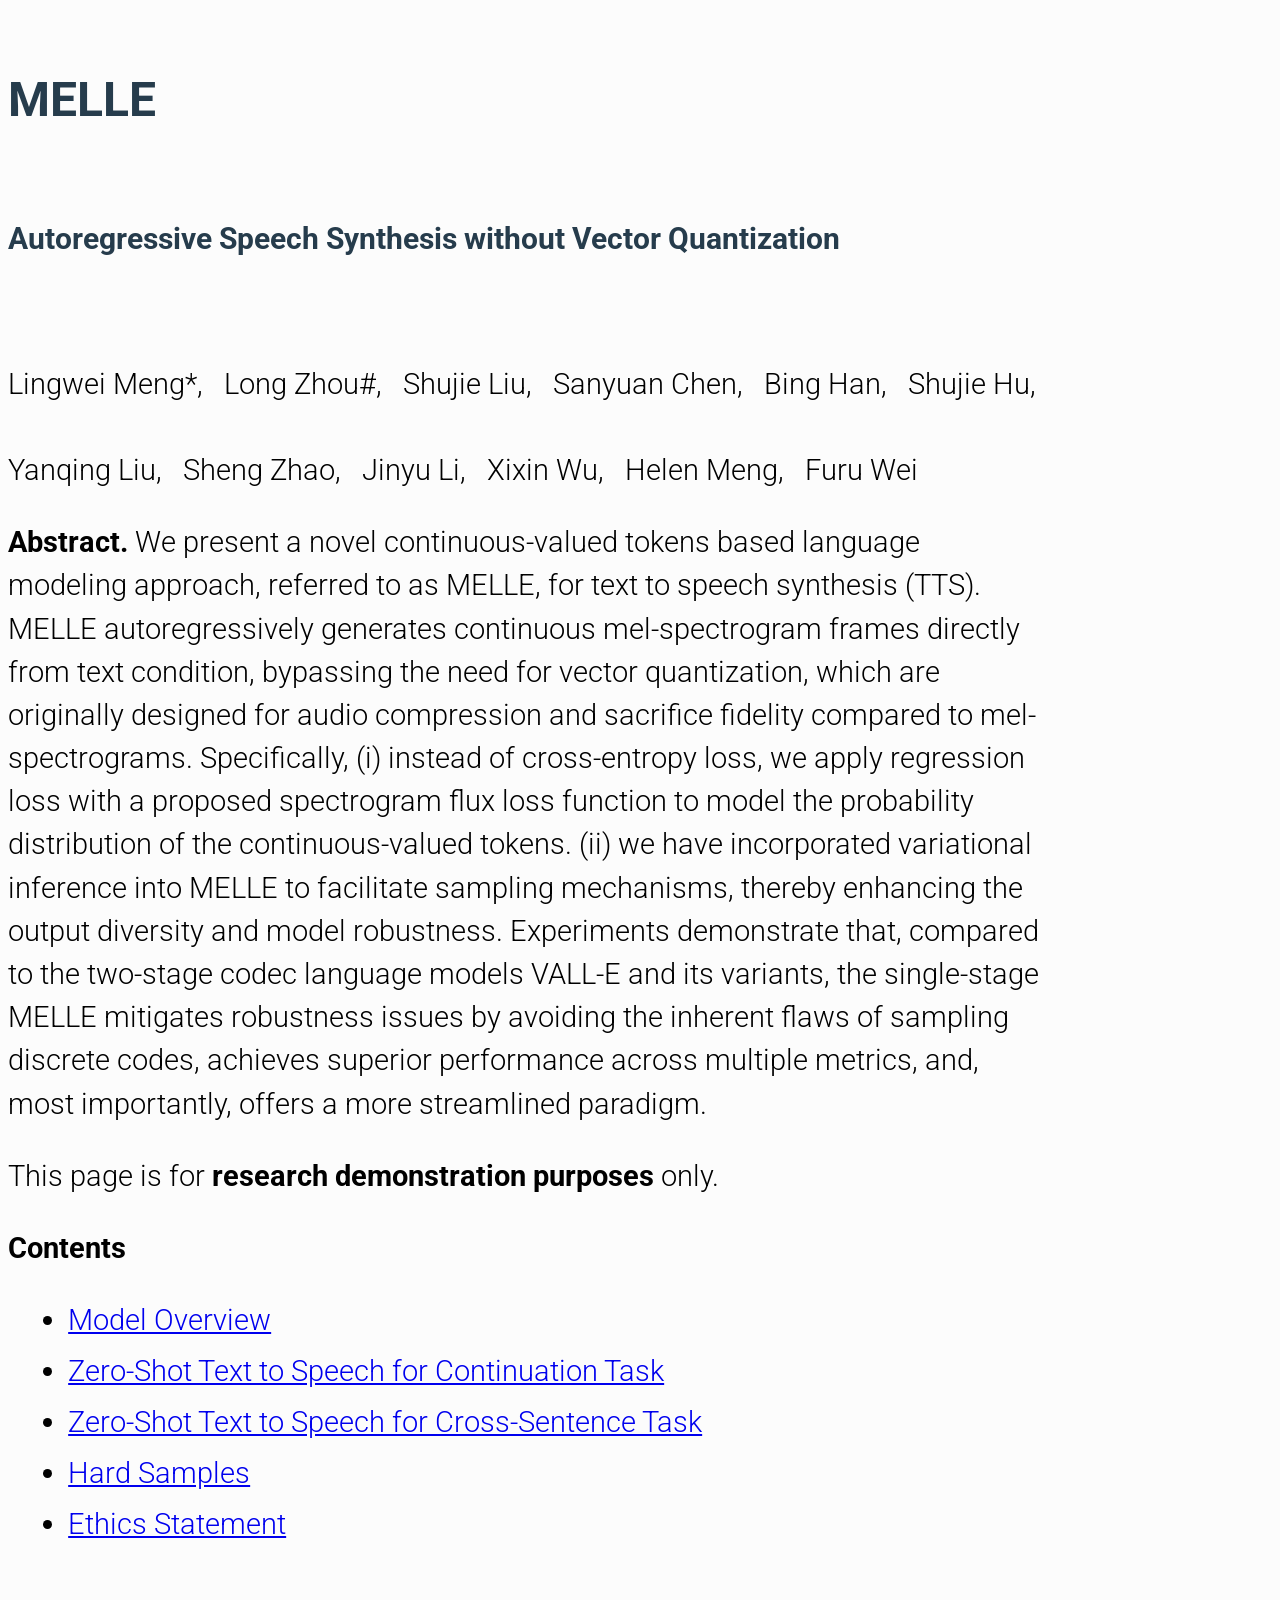
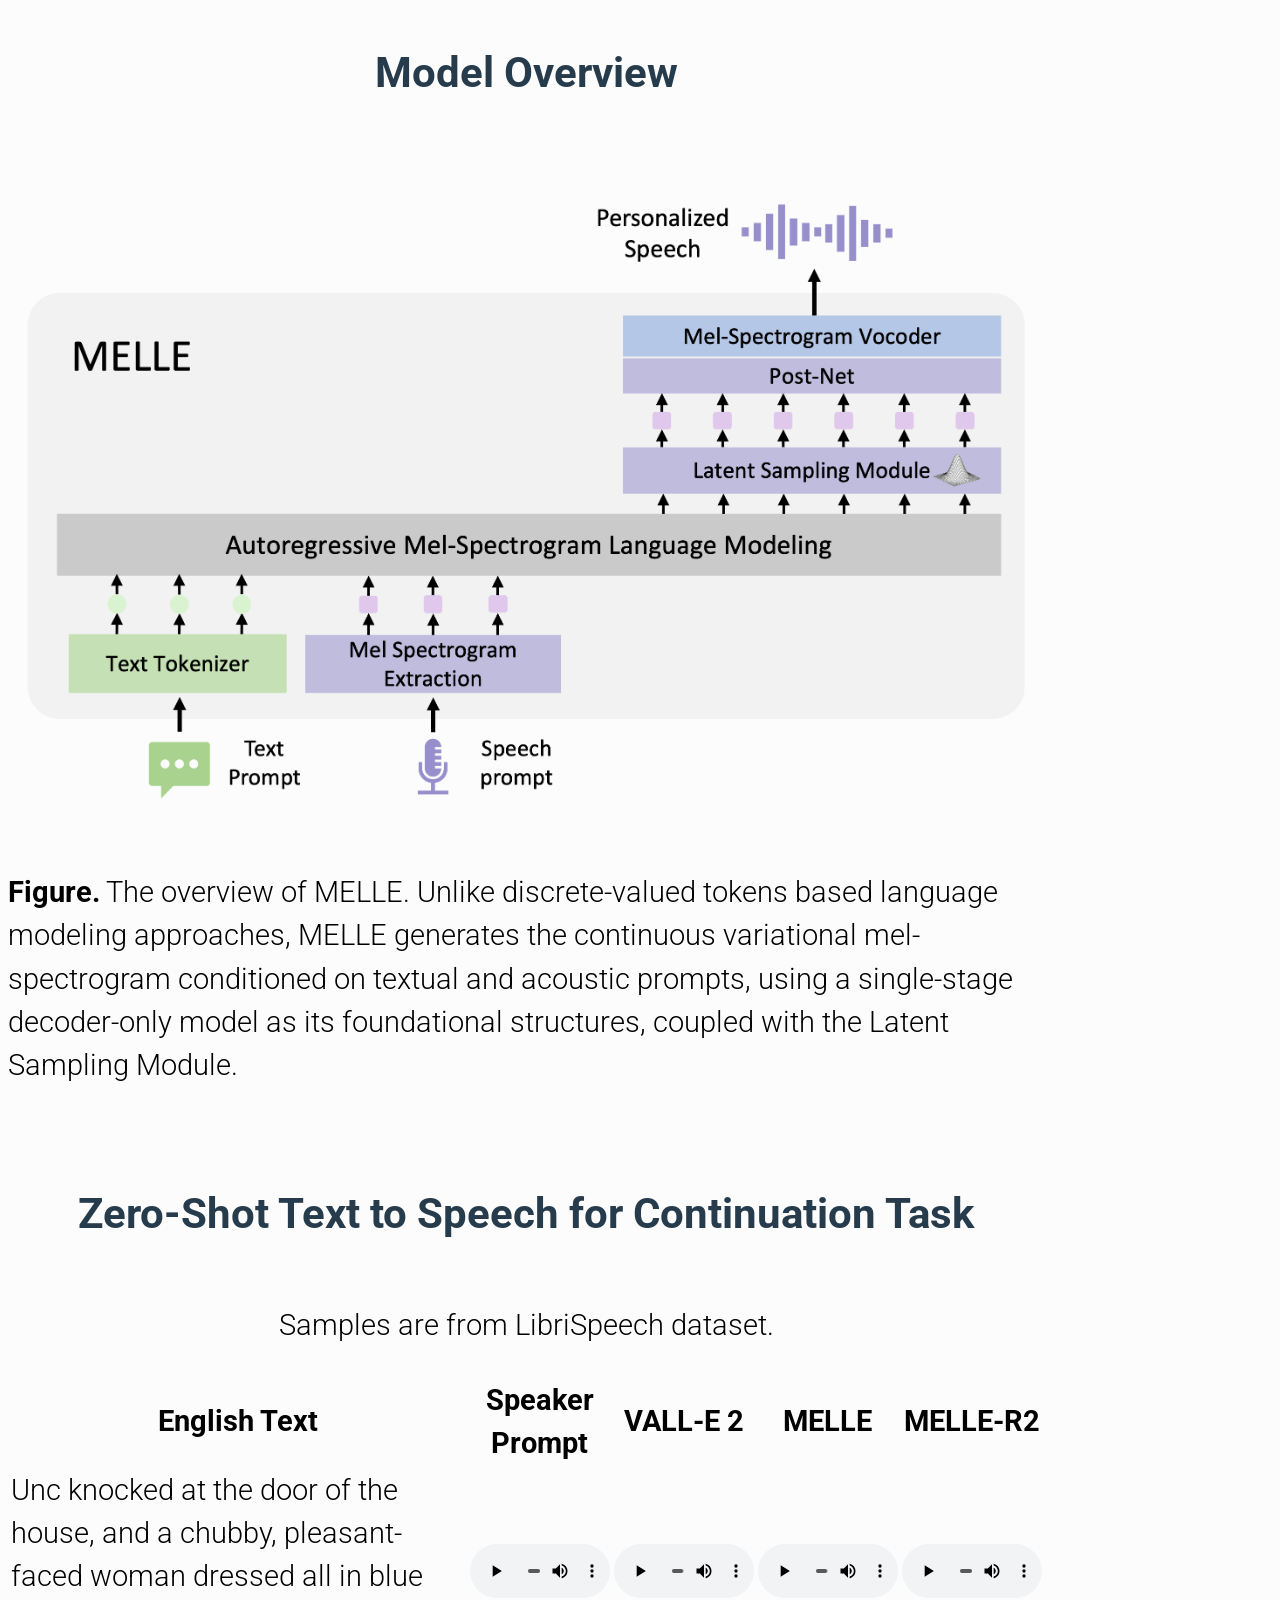
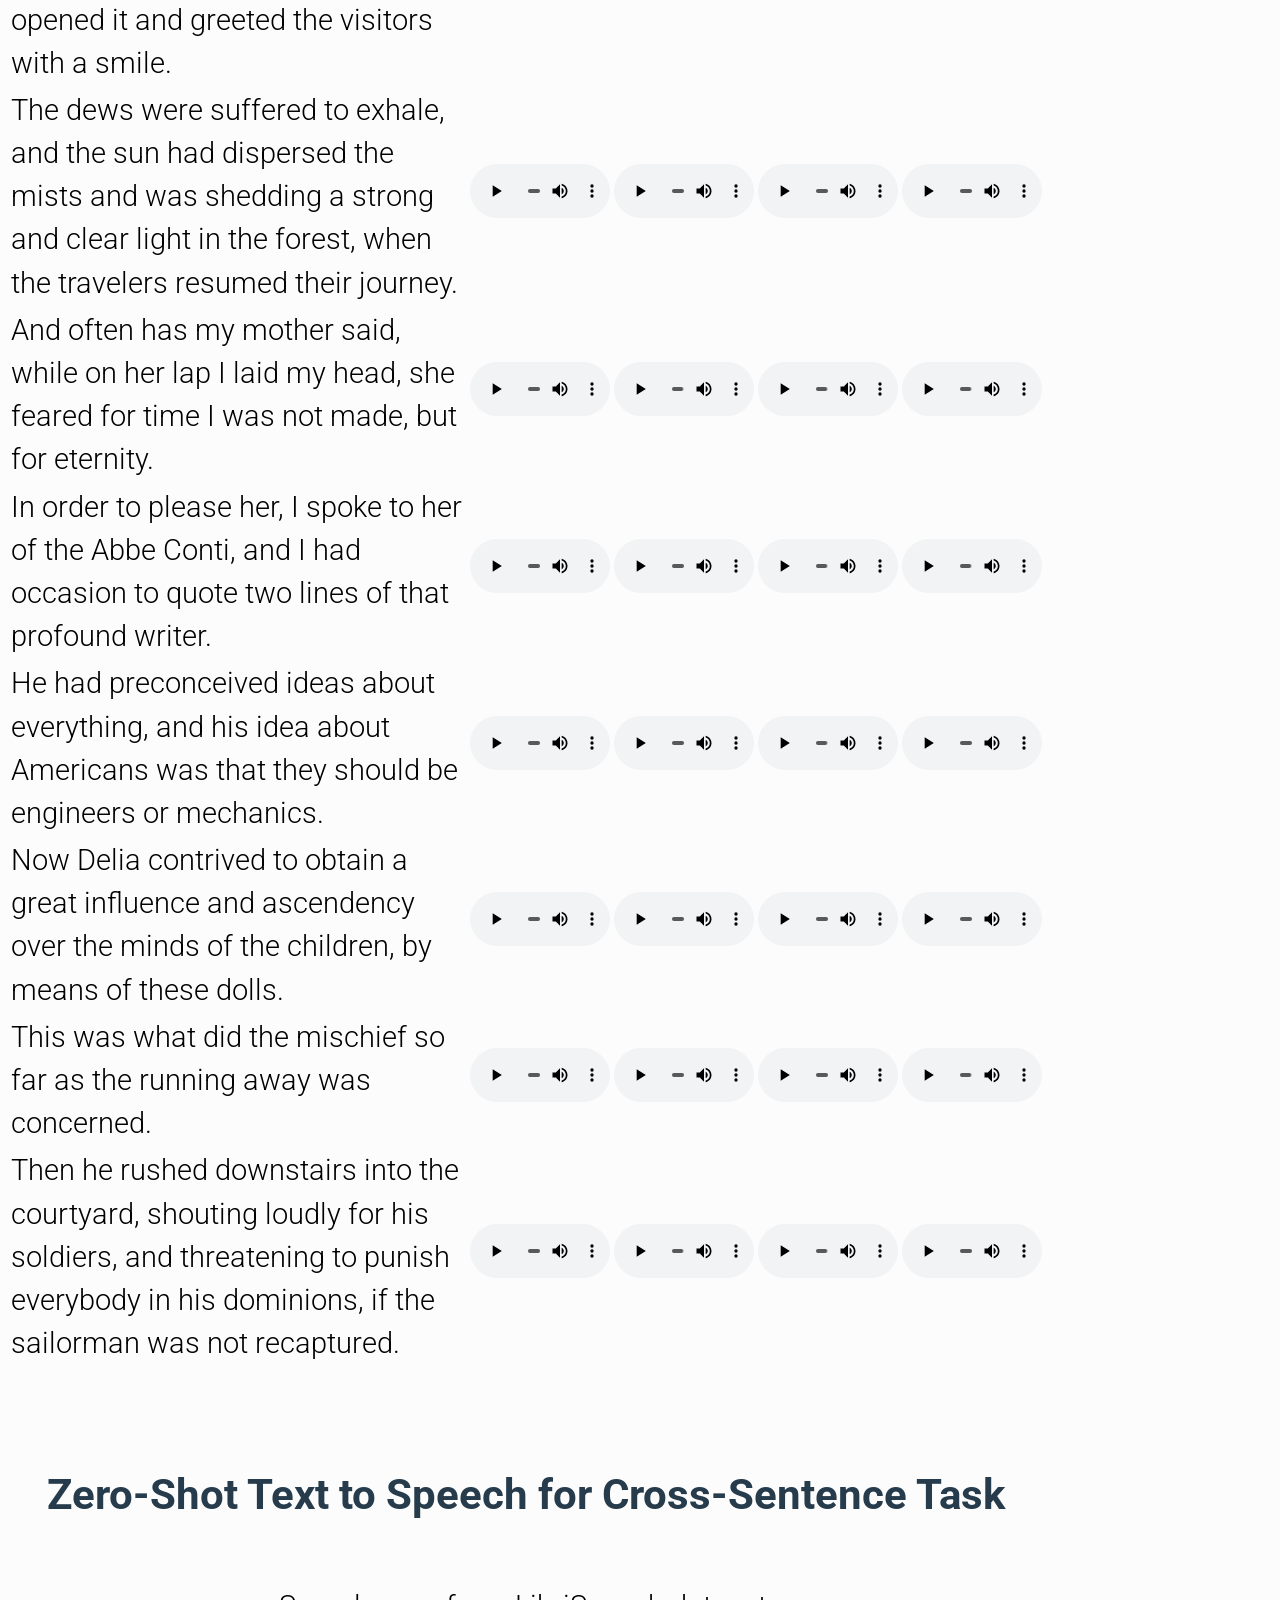
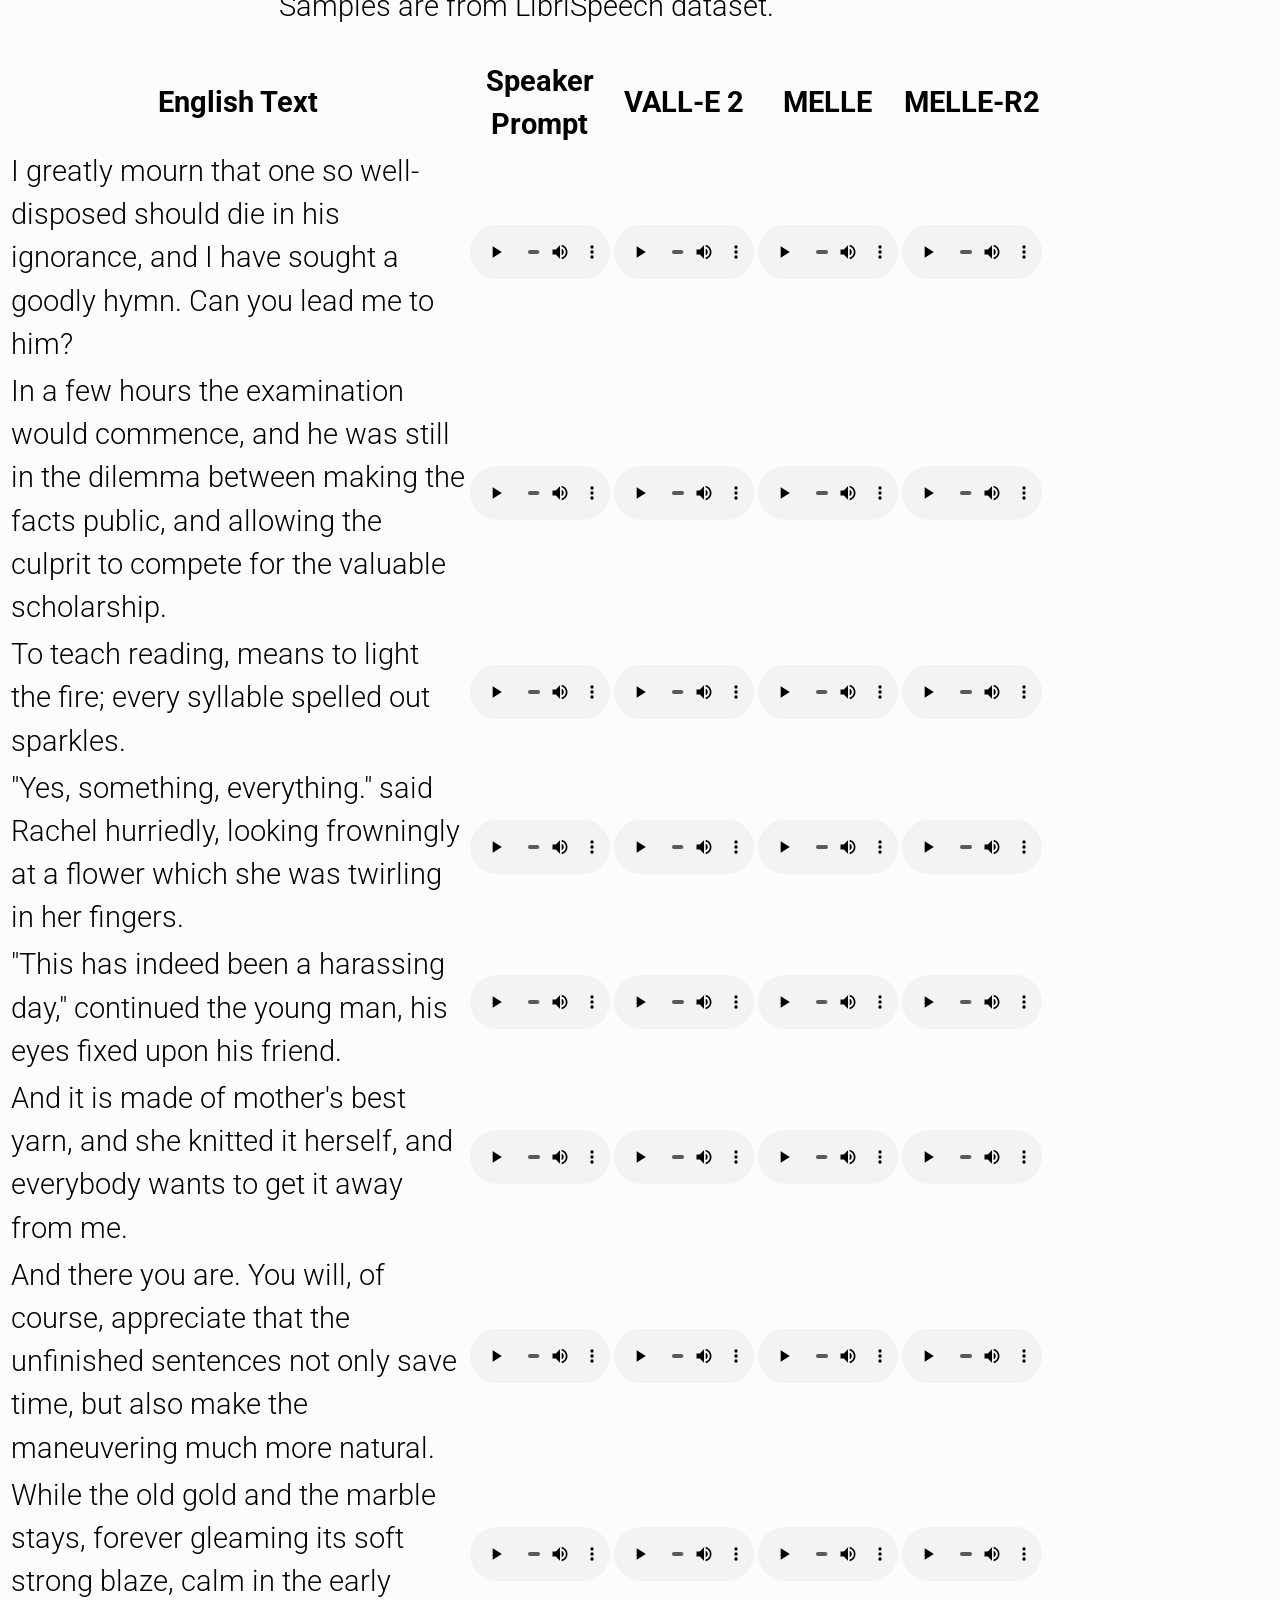
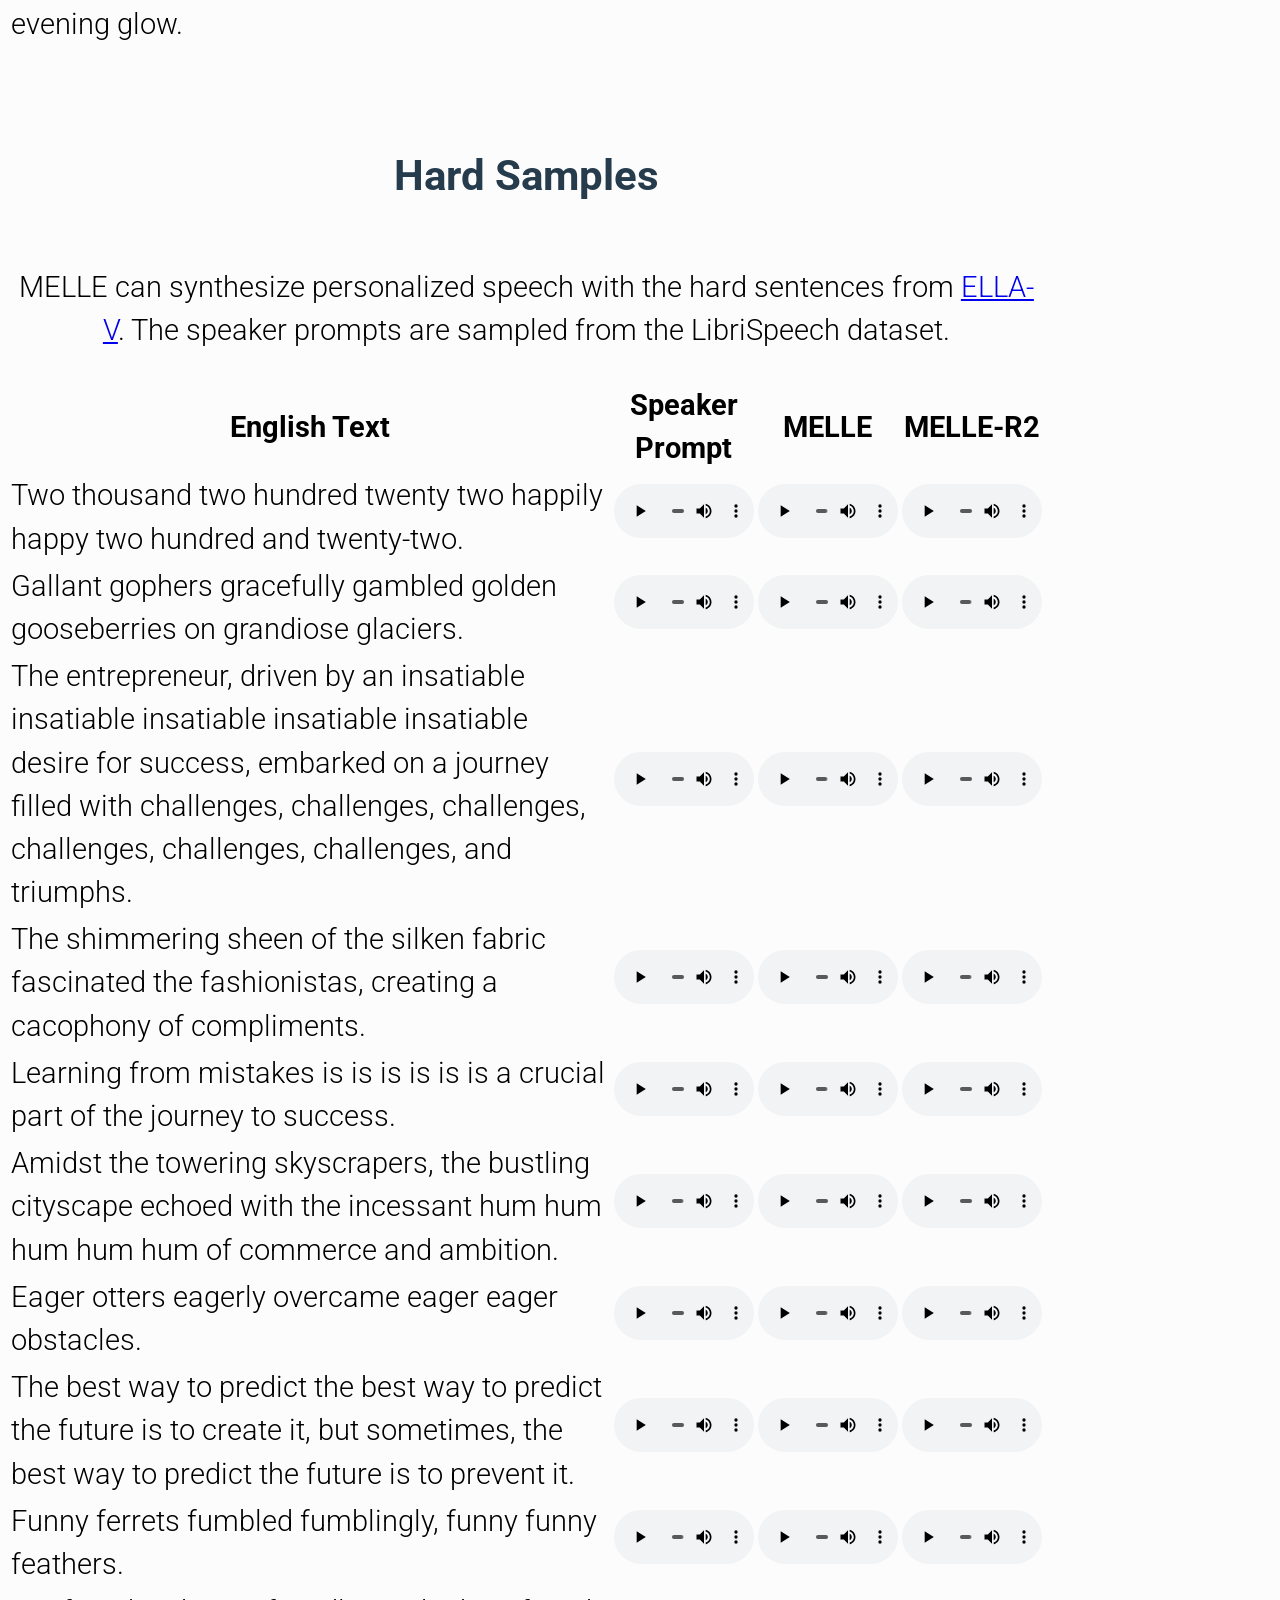
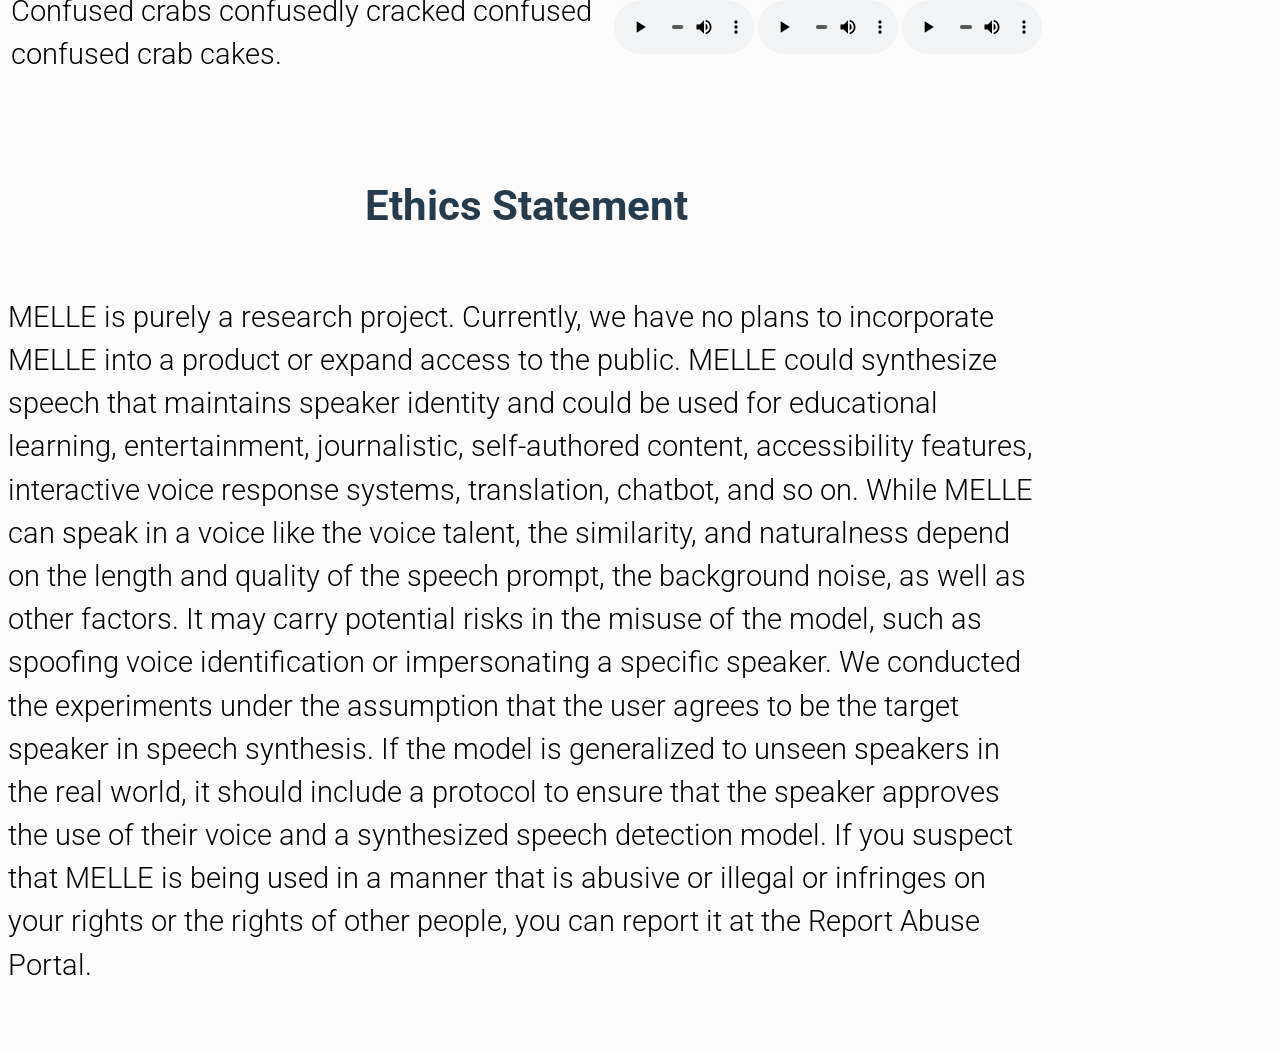
==== commit 02b8af28: "change model name from MELL-E to MELLE" ====
--- a/index.html
+++ b/index.html
@@ -10,7 +10,7 @@
 	<link rel="stylesheet" href="css/custom.css">
 	<link rel="stylesheet" href="css/normalize.css">
 
-	<title>MELL-E</title>
+	<title>MELLE</title>
 	<link href="css/bootstrap.min.css" rel="stylesheet">
 
 </head>
@@ -25,7 +25,7 @@
 
 <div class="container pt-5 mt-5 shadow p-5 mb-5 bg-white rounded">
 	<div class="text-center">
-	<h1>MELL-E</h1>
+	<h1>MELLE</h1>
         <h4>Autoregressive Speech Synthesis without Vector Quantization</h4>
 		<!-- [<a href="https://arxiv.org/abs/2305.16107">Paper</a>] -->
 		
@@ -39,7 +39,7 @@
 	</div>
 	<p>
         <b>Abstract.</b> 
-		We present a novel continuous-valued tokens based language modeling approach, referred to as MELL-E, for text to speech synthesis (TTS). MELL-E autoregressively generates continuous mel-spectrogram frames directly from text condition, bypassing the need for vector quantization, which are originally designed for audio compression and sacrifice fidelity compared to mel-spectrograms.   Specifically, (i) instead of cross-entropy loss, we apply regression loss with a proposed spectrogram flux loss function to model the probability distribution of the continuous-valued tokens. (ii) we have incorporated variational inference into MELL-E to facilitate sampling mechanisms, thereby enhancing the output diversity and  model robustness. Experiments demonstrate that, compared to the two-stage codec language models VALL-E and its variants, the single-stage MELL-E mitigates robustness issues by avoiding the inherent flaws of sampling discrete codes, achieves superior performance across multiple metrics, and, most importantly, offers a more streamlined paradigm.
+		We present a novel continuous-valued tokens based language modeling approach, referred to as MELLE, for text to speech synthesis (TTS). MELLE autoregressively generates continuous mel-spectrogram frames directly from text condition, bypassing the need for vector quantization, which are originally designed for audio compression and sacrifice fidelity compared to mel-spectrograms.   Specifically, (i) instead of cross-entropy loss, we apply regression loss with a proposed spectrogram flux loss function to model the probability distribution of the continuous-valued tokens. (ii) we have incorporated variational inference into MELLE to facilitate sampling mechanisms, thereby enhancing the output diversity and  model robustness. Experiments demonstrate that, compared to the two-stage codec language models VALL-E and its variants, the single-stage MELLE mitigates robustness issues by avoiding the inherent flaws of sampling discrete codes, achieves superior performance across multiple metrics, and, most importantly, offers a more streamlined paradigm.
       </p>     
 	  <p>This page is for <b>research demonstration purposes</b> only.</p>
 
@@ -67,7 +67,7 @@
 	</body>
 		<p>
 			<b>Figure.</b> 
-			The overview of MELL-E. Unlike discrete-valued tokens based language modeling approaches, MELL-E generates the continuous variational mel-spectrogram conditioned on textual and acoustic prompts, using a single-stage decoder-only model as its foundational structures, coupled with the Latent Sampling Module. 
+			The overview of MELLE. Unlike discrete-valued tokens based language modeling approaches, MELLE generates the continuous variational mel-spectrogram conditioned on textual and acoustic prompts, using a single-stage decoder-only model as its foundational structures, coupled with the Latent Sampling Module. 
 		</p>
 </div>
 
@@ -85,8 +85,8 @@
 				<th style="text-align: center">English Text</th>
 				<th style="text-align: center">Speaker Prompt</th>
 				<th style="text-align: center">VALL-E 2</th>
-				<th style="text-align: center">MELL-E</th>
-				<th style="text-align: center">MELL-E-R2</th>
+				<th style="text-align: center">MELLE</th>
+				<th style="text-align: center">MELLE-R2</th>
 
 			</tr>
 			</thead>
@@ -160,8 +160,8 @@
 				<th style="text-align: center">English Text</th>
 				<th style="text-align: center">Speaker Prompt</th>
 				<th style="text-align: center">VALL-E 2</th>
-				<th style="text-align: center">MELL-E</th>
-				<th style="text-align: center">MELL-E-R2</th>
+				<th style="text-align: center">MELLE</th>
+				<th style="text-align: center">MELLE-R2</th>
 			</tr>
 			</thead>
 			<tbody>
@@ -225,15 +225,15 @@
 
 		<div class="table-responsive pt-3">
 			<p style="text-align: center;">
-			MELL-E can synthesize personalized speech with the hard sentences from <a href="https://ereboas.github.io/ELLAV/" target="_blank">ELLA-V</a>. The speaker prompts are sampled from the LibriSpeech dataset. 
+			MELLE can synthesize personalized speech with the hard sentences from <a href="https://ereboas.github.io/ELLAV/" target="_blank">ELLA-V</a>. The speaker prompts are sampled from the LibriSpeech dataset. 
 			</p>
 			<table class="table table-hover pt-2">
 			<thead>
 			<tr>
 				<th style="text-align: center">English Text</th>
 				<th style="text-align: center">Speaker Prompt</th>
-				<th style="text-align: center">MELL-E</th>
-				<th style="text-align: center">MELL-E-R2</th>
+				<th style="text-align: center">MELLE</th>
+				<th style="text-align: center">MELLE-R2</th>
 			</tr>
 			</thead>
 			<tbody>
@@ -296,15 +296,15 @@
 <div class="container pt-5 mt-5 shadow p-5 mb-5 bg-white rounded">		
 	<h2 id="Ethics-Statement" style="text-align: center;">Ethics Statement</h2>
 	<p>
-		MELL-E is purely a research project. Currently, we have no plans to incorporate MELL-E into a product or expand access
-		to the public. MELL-E could synthesize speech that maintains speaker identity and could be used for educational
+		MELLE is purely a research project. Currently, we have no plans to incorporate MELLE into a product or expand access
+		to the public. MELLE could synthesize speech that maintains speaker identity and could be used for educational
 		learning, entertainment, journalistic, self-authored content, accessibility features, interactive voice response
-		systems, translation, chatbot, and so on. While MELL-E can speak in a voice like the voice talent, the similarity, and
+		systems, translation, chatbot, and so on. While MELLE can speak in a voice like the voice talent, the similarity, and
 		naturalness depend on the length and quality of the speech prompt, the background noise, as well as other factors. It
 		may carry potential risks in the misuse of the model, such as spoofing voice identification or impersonating a specific
 		speaker. We conducted the experiments under the assumption that the user agrees to be the target speaker in speech
 		synthesis. If the model is generalized to unseen speakers in the real world, it should include a protocol to ensure that
-		the speaker approves the use of their voice and a synthesized speech detection model. If you suspect that MELL-E is
+		the speaker approves the use of their voice and a synthesized speech detection model. If you suspect that MELLE is
 		being used in a manner that is abusive or illegal or infringes on your rights or the rights of other people, you can
 		report it at the Report Abuse Portal.
 	</p>
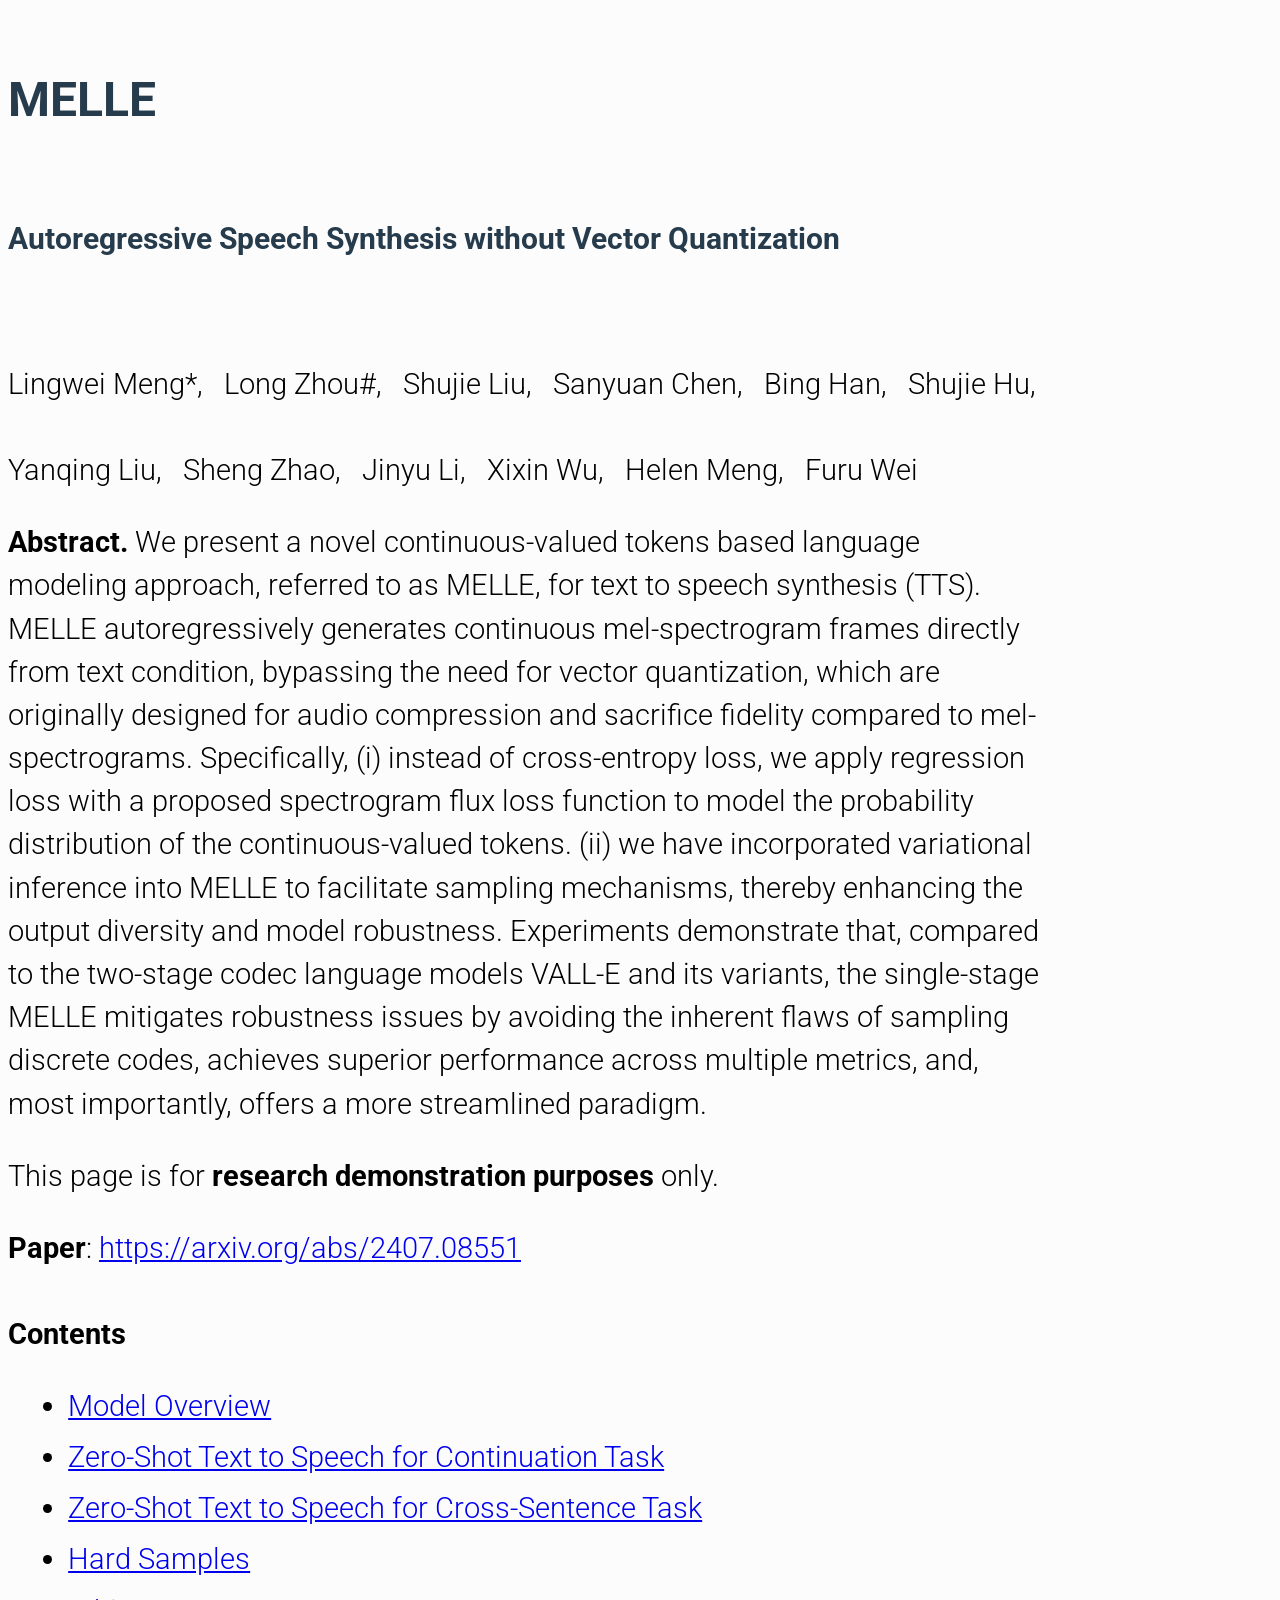
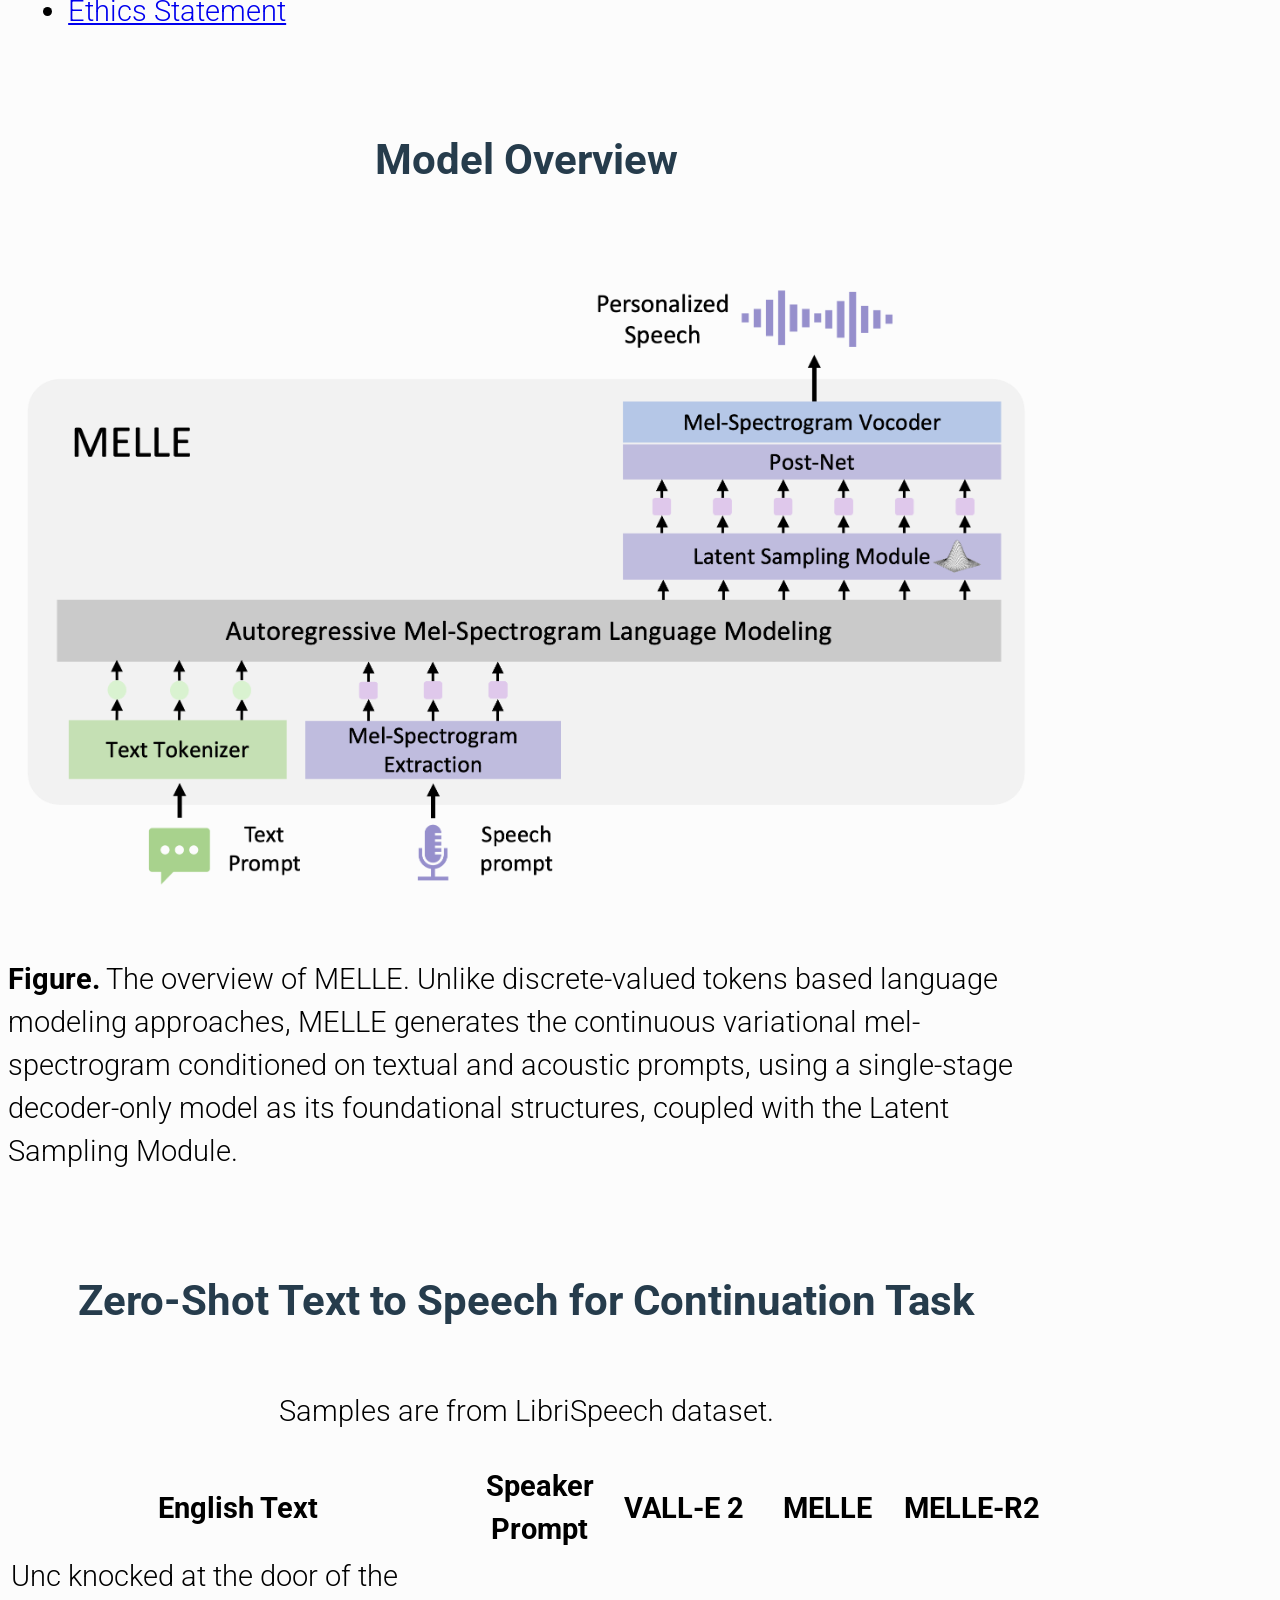
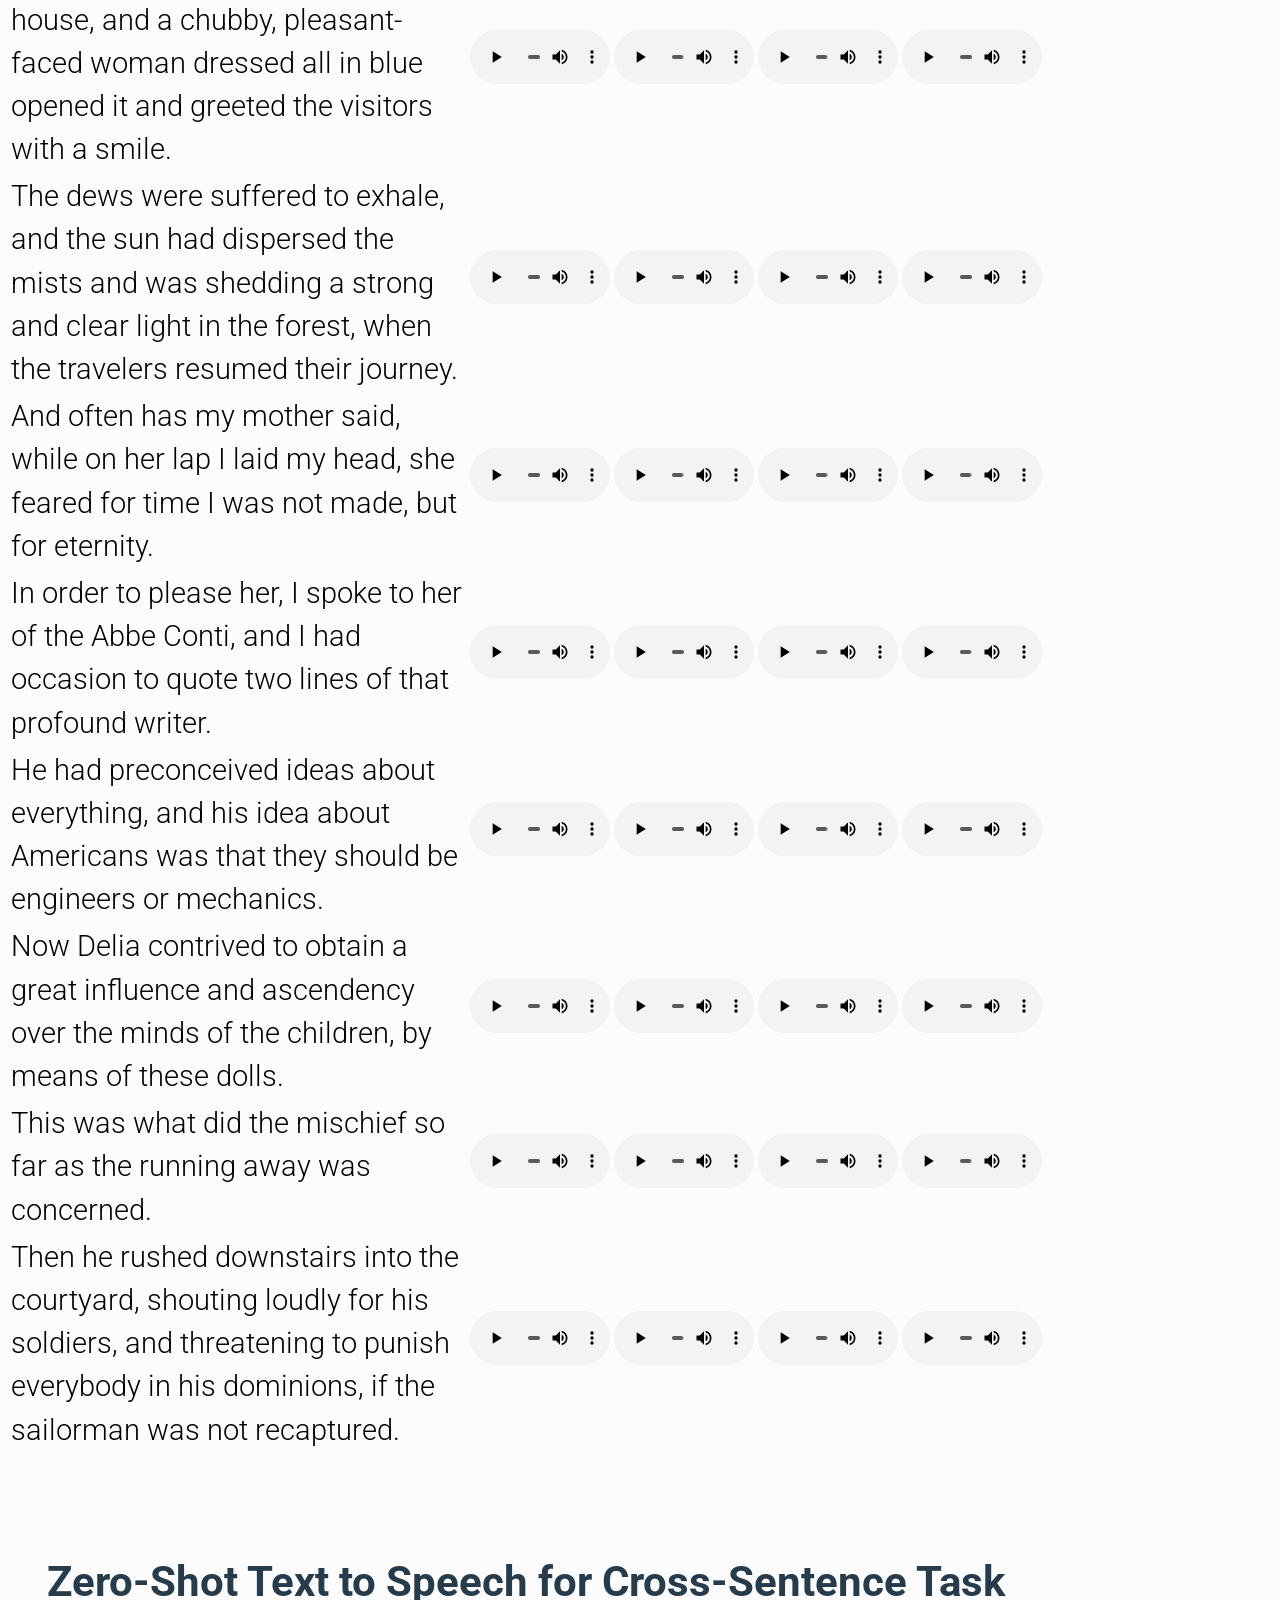
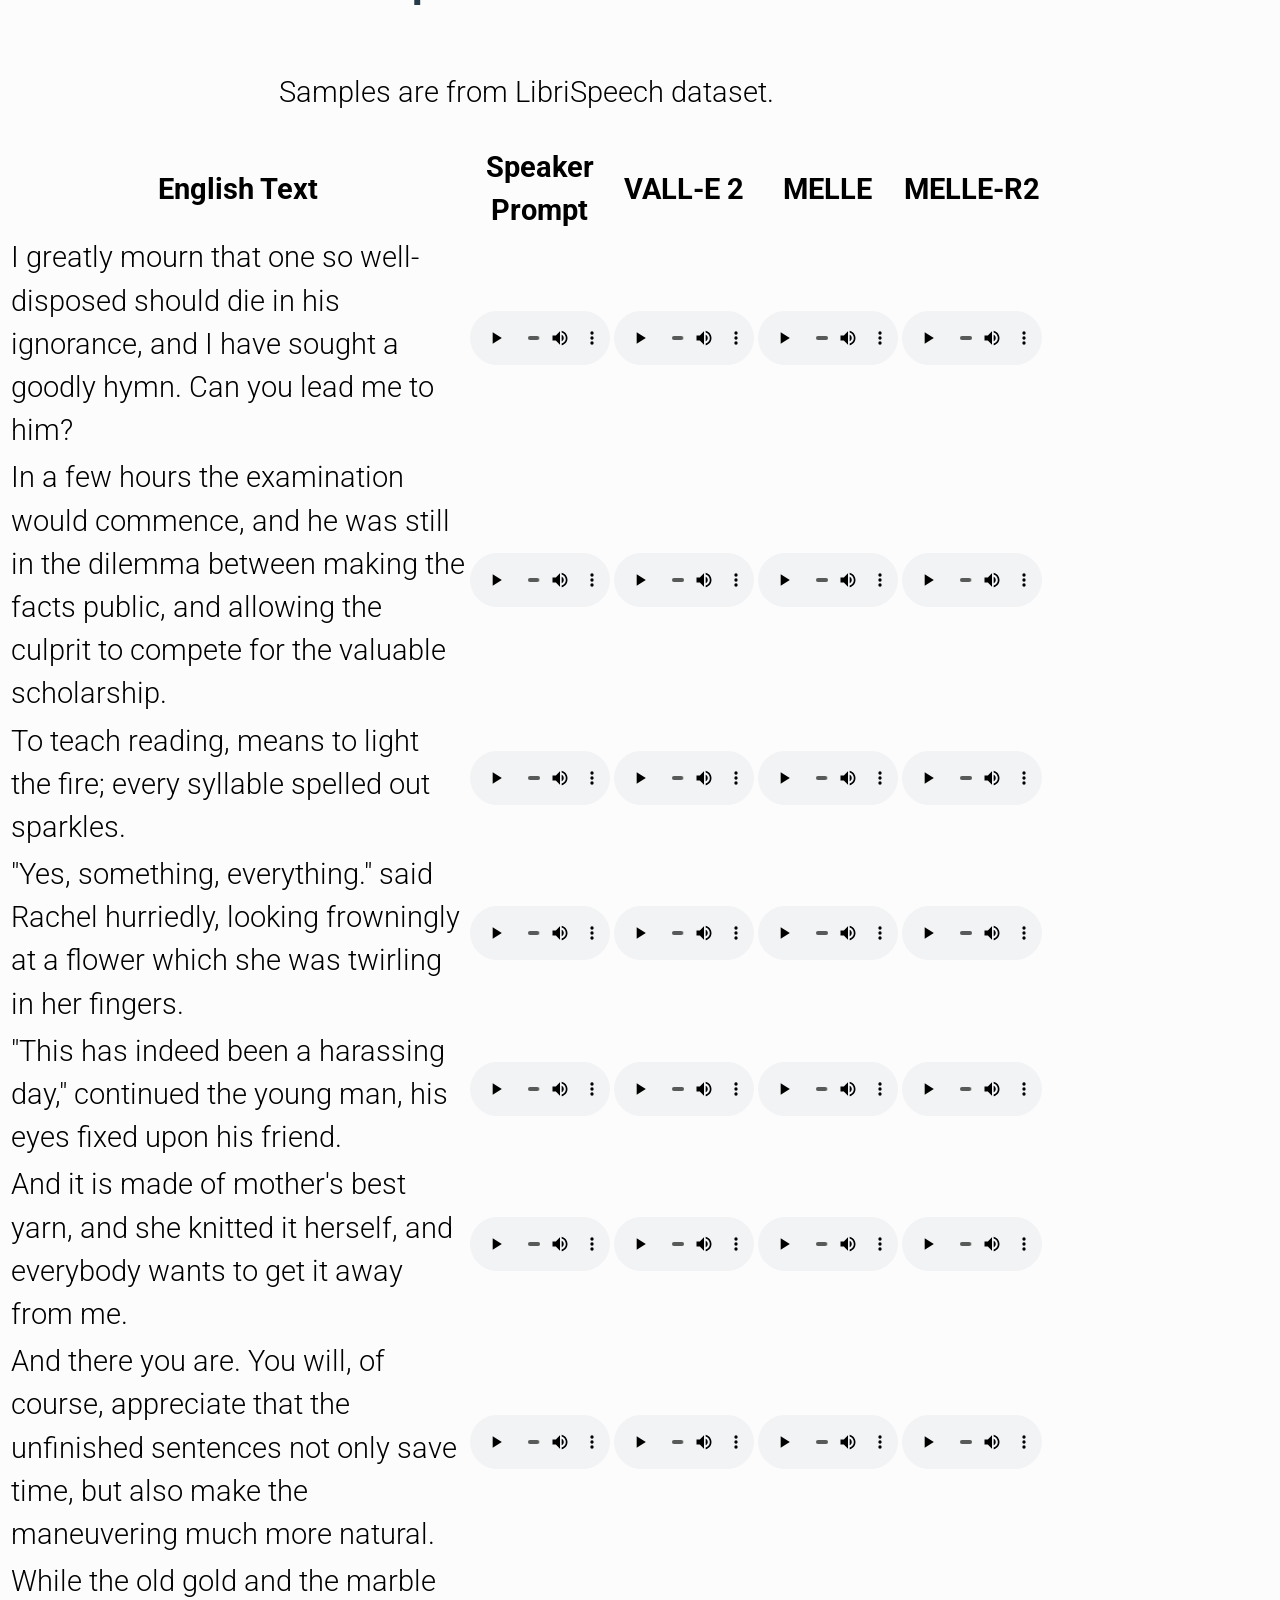
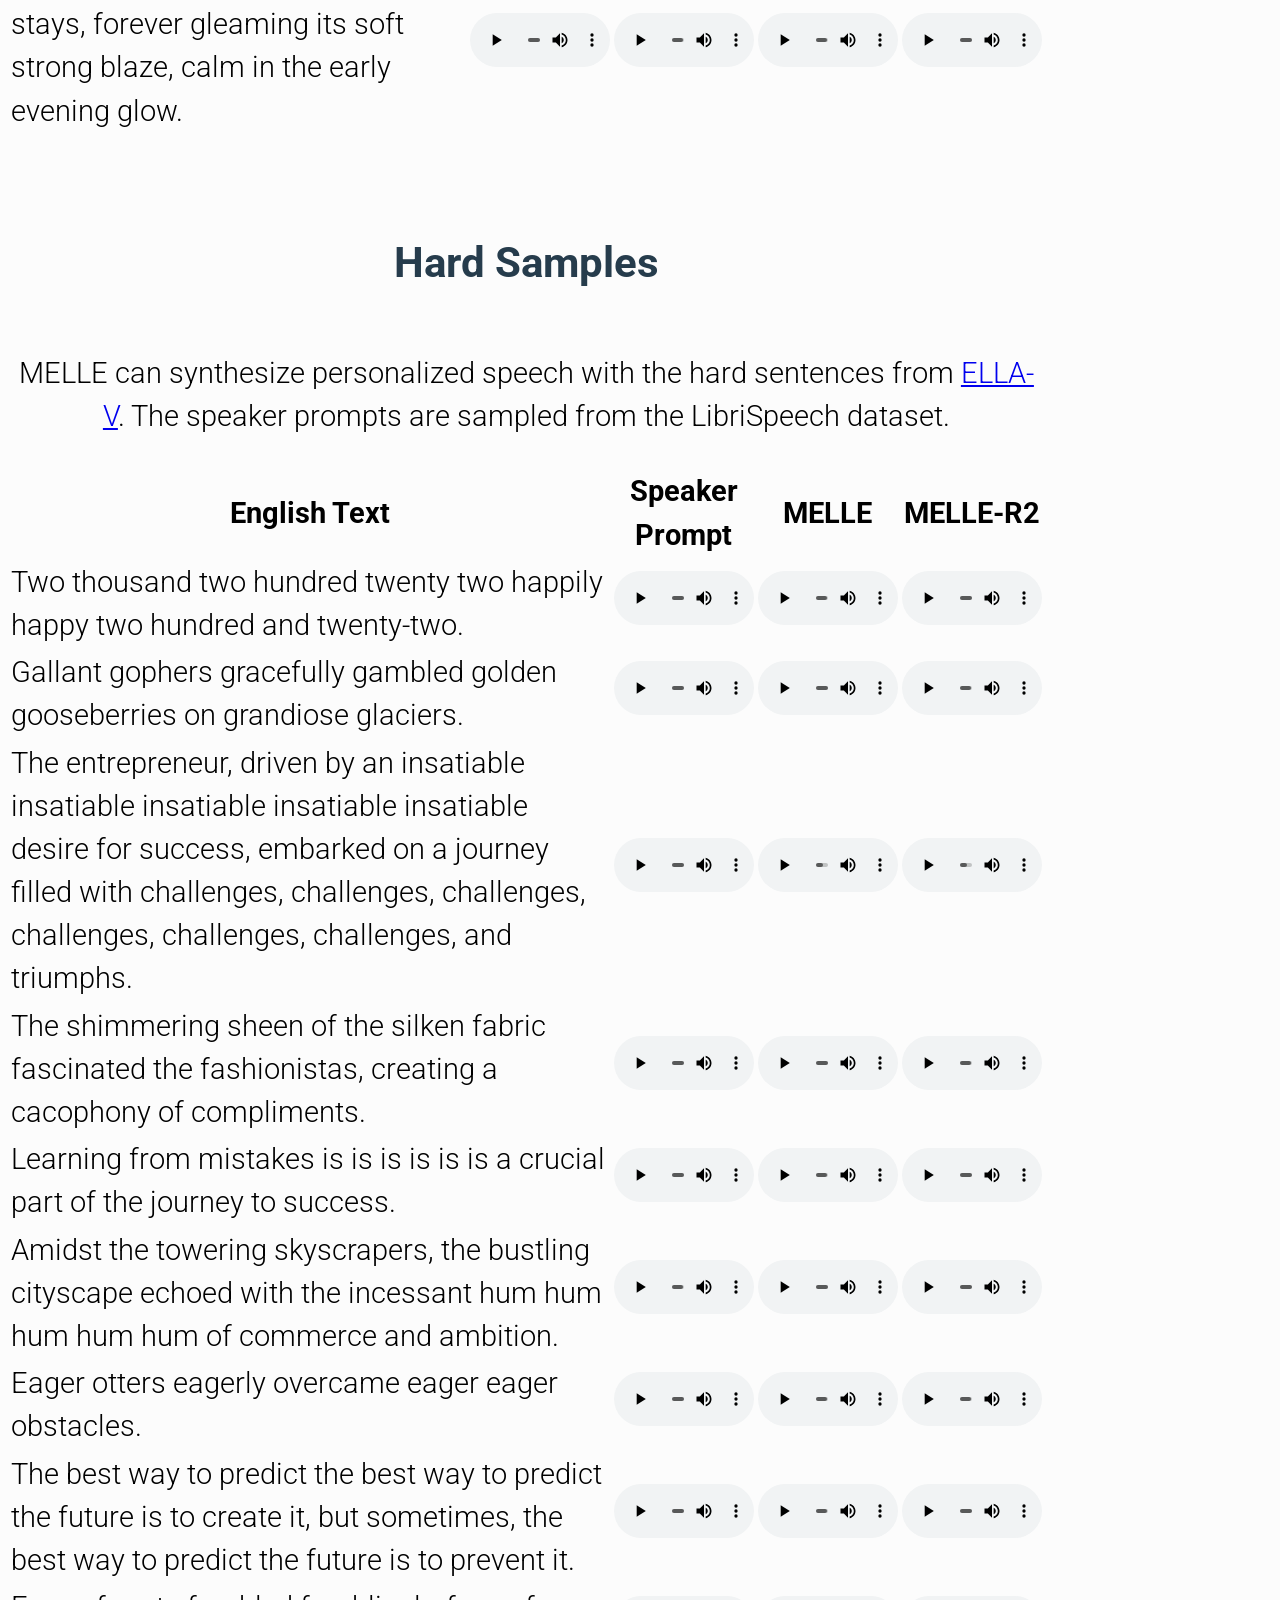
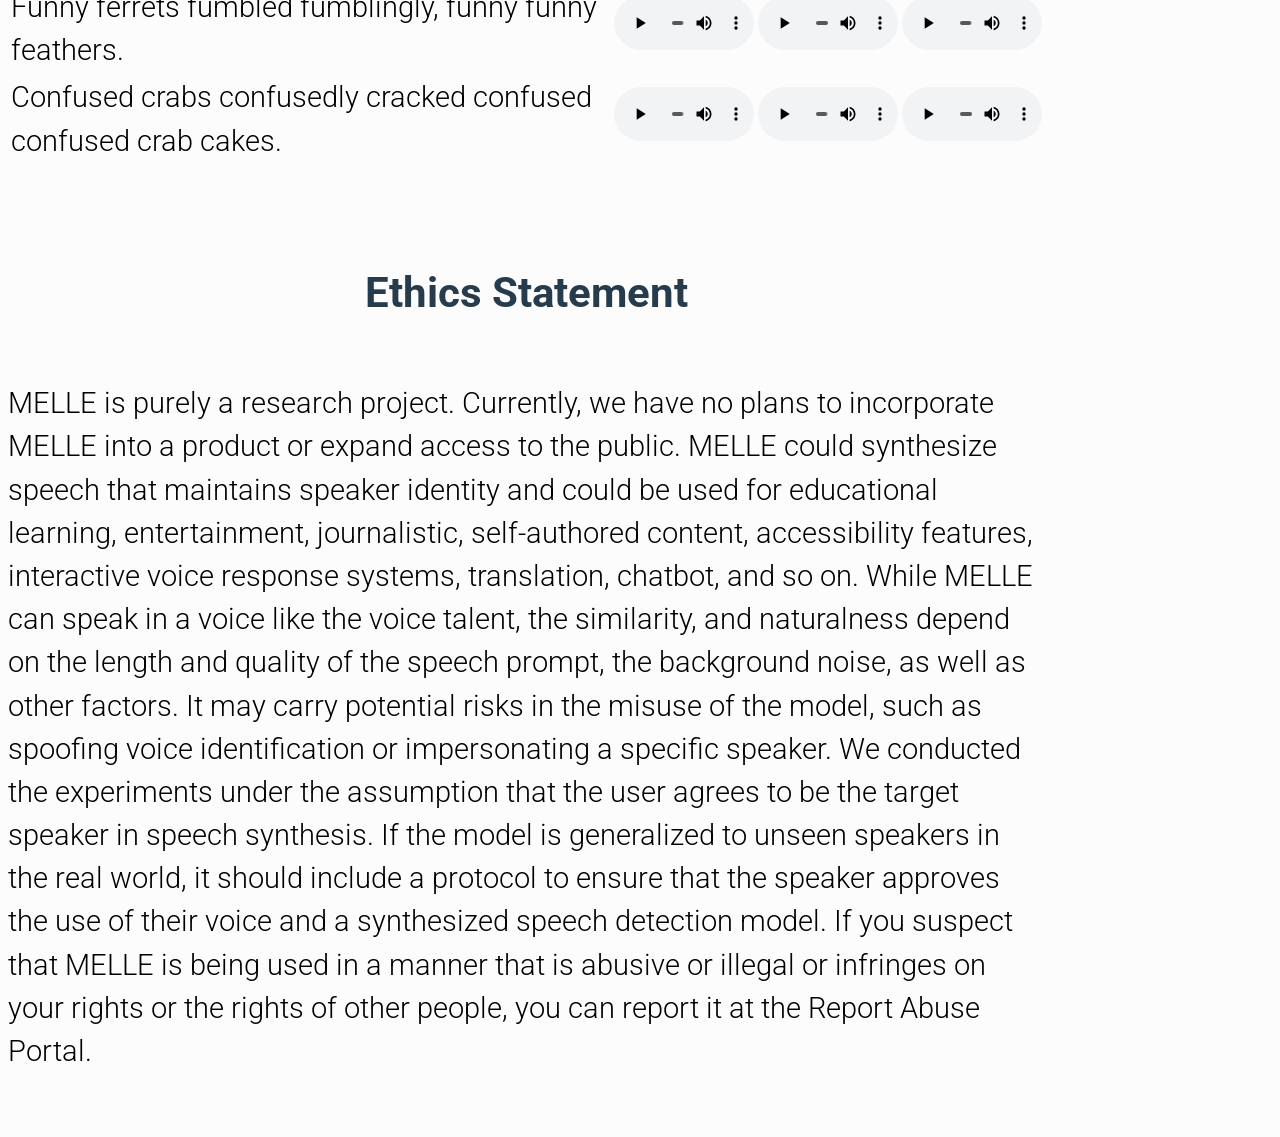
==== commit 0116dcb3: "Update index.html" ====
--- a/index.html
+++ b/index.html
@@ -44,6 +44,8 @@
 	  <p>This page is for <b>research demonstration purposes</b> only.</p>
 
 	<p>
+	<strong>Paper</strong>: <a href="https://arxiv.org/abs/2407.08551">https://arxiv.org/abs/2407.08551</a>
+	<br> <br>
 	<b>Contents</b>
       <ul>
         <li><a href="#model-overview">Model Overview</a></li>
@@ -315,4 +317,4 @@
 </div>
 
 </body>
-</html>+</html>
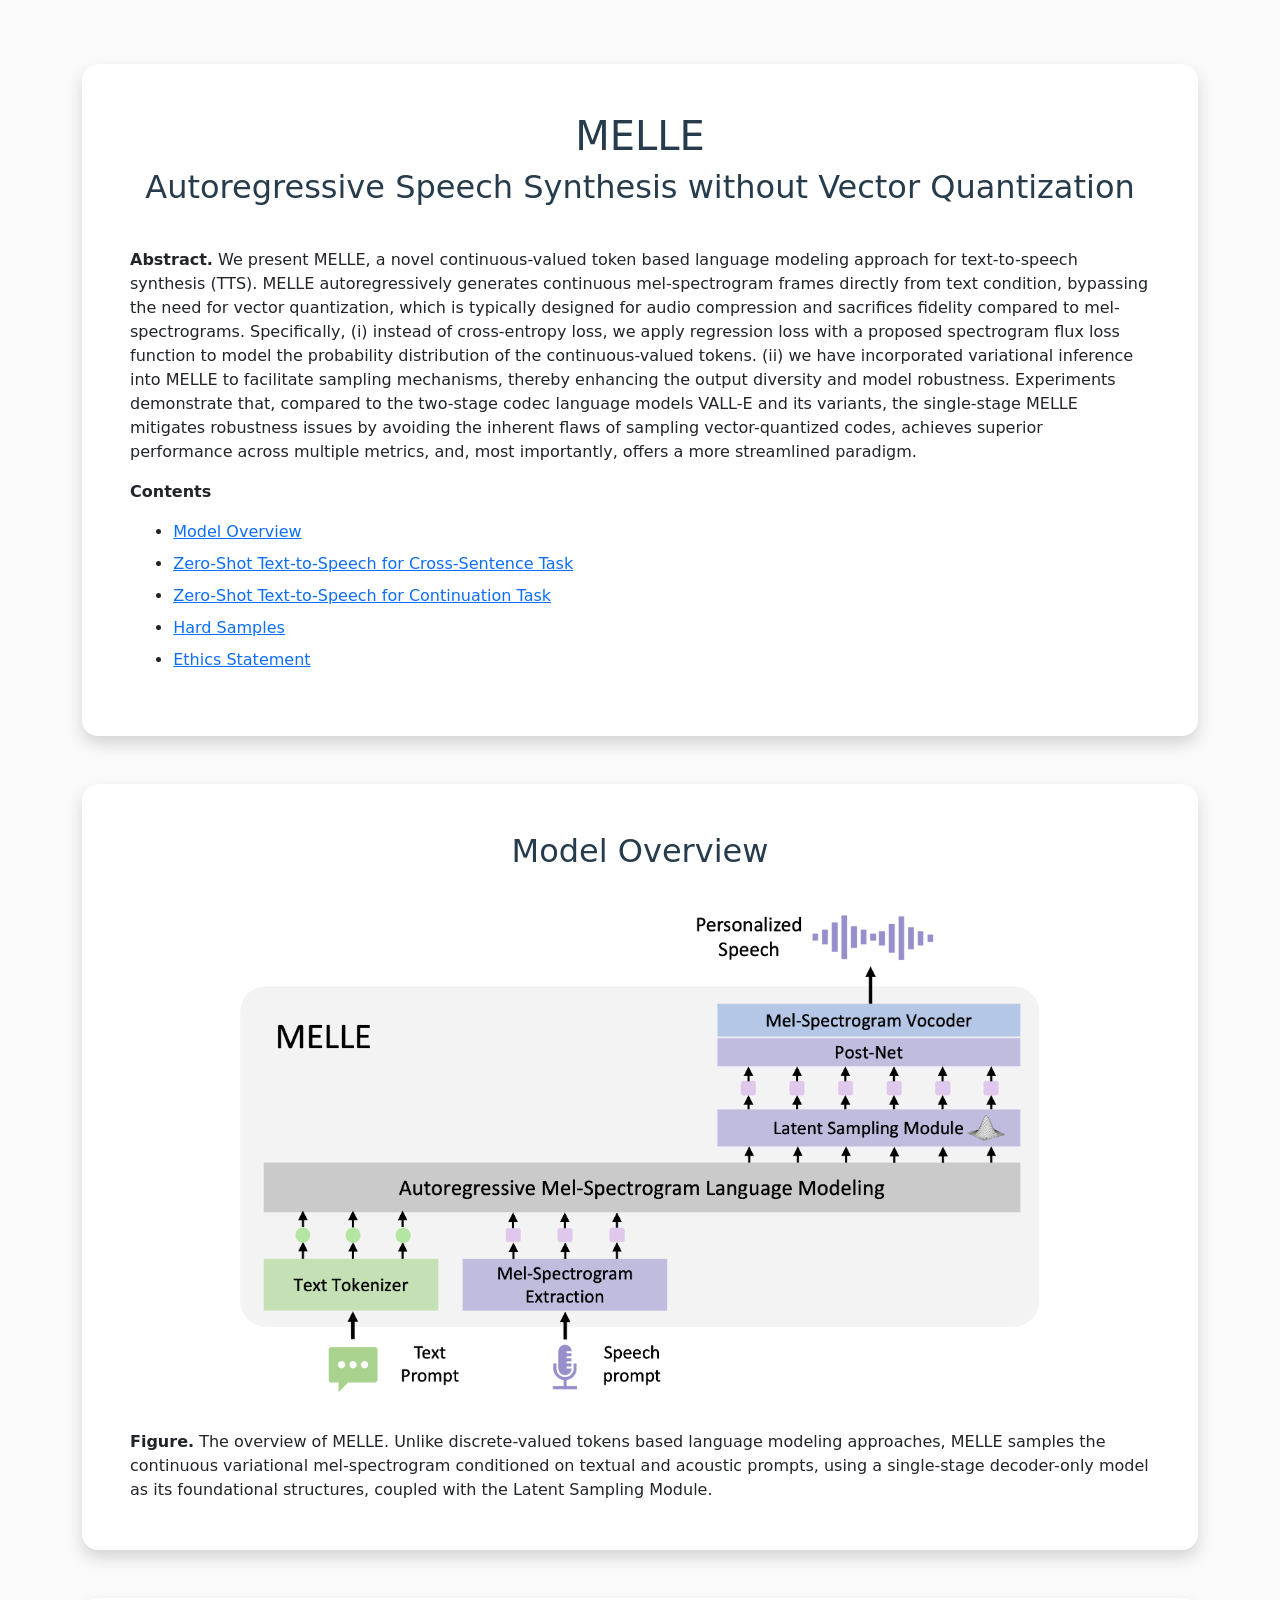
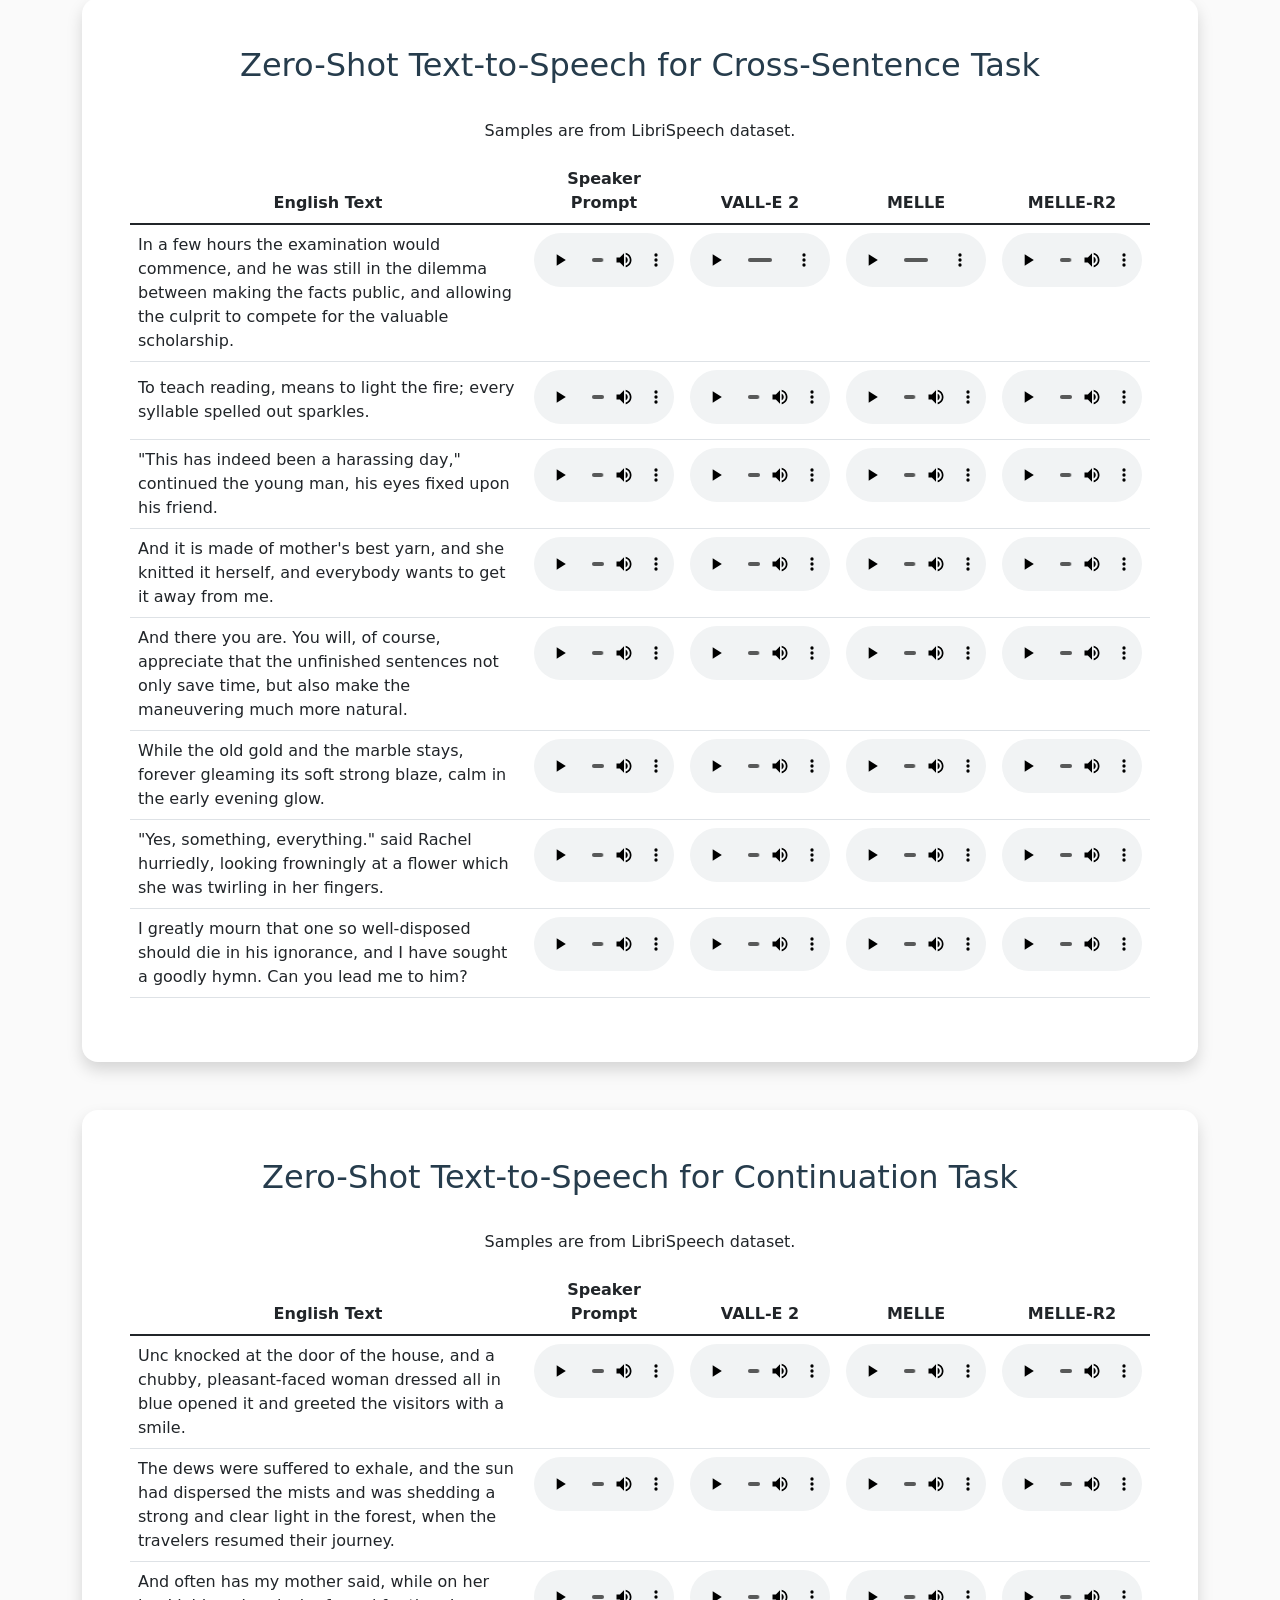
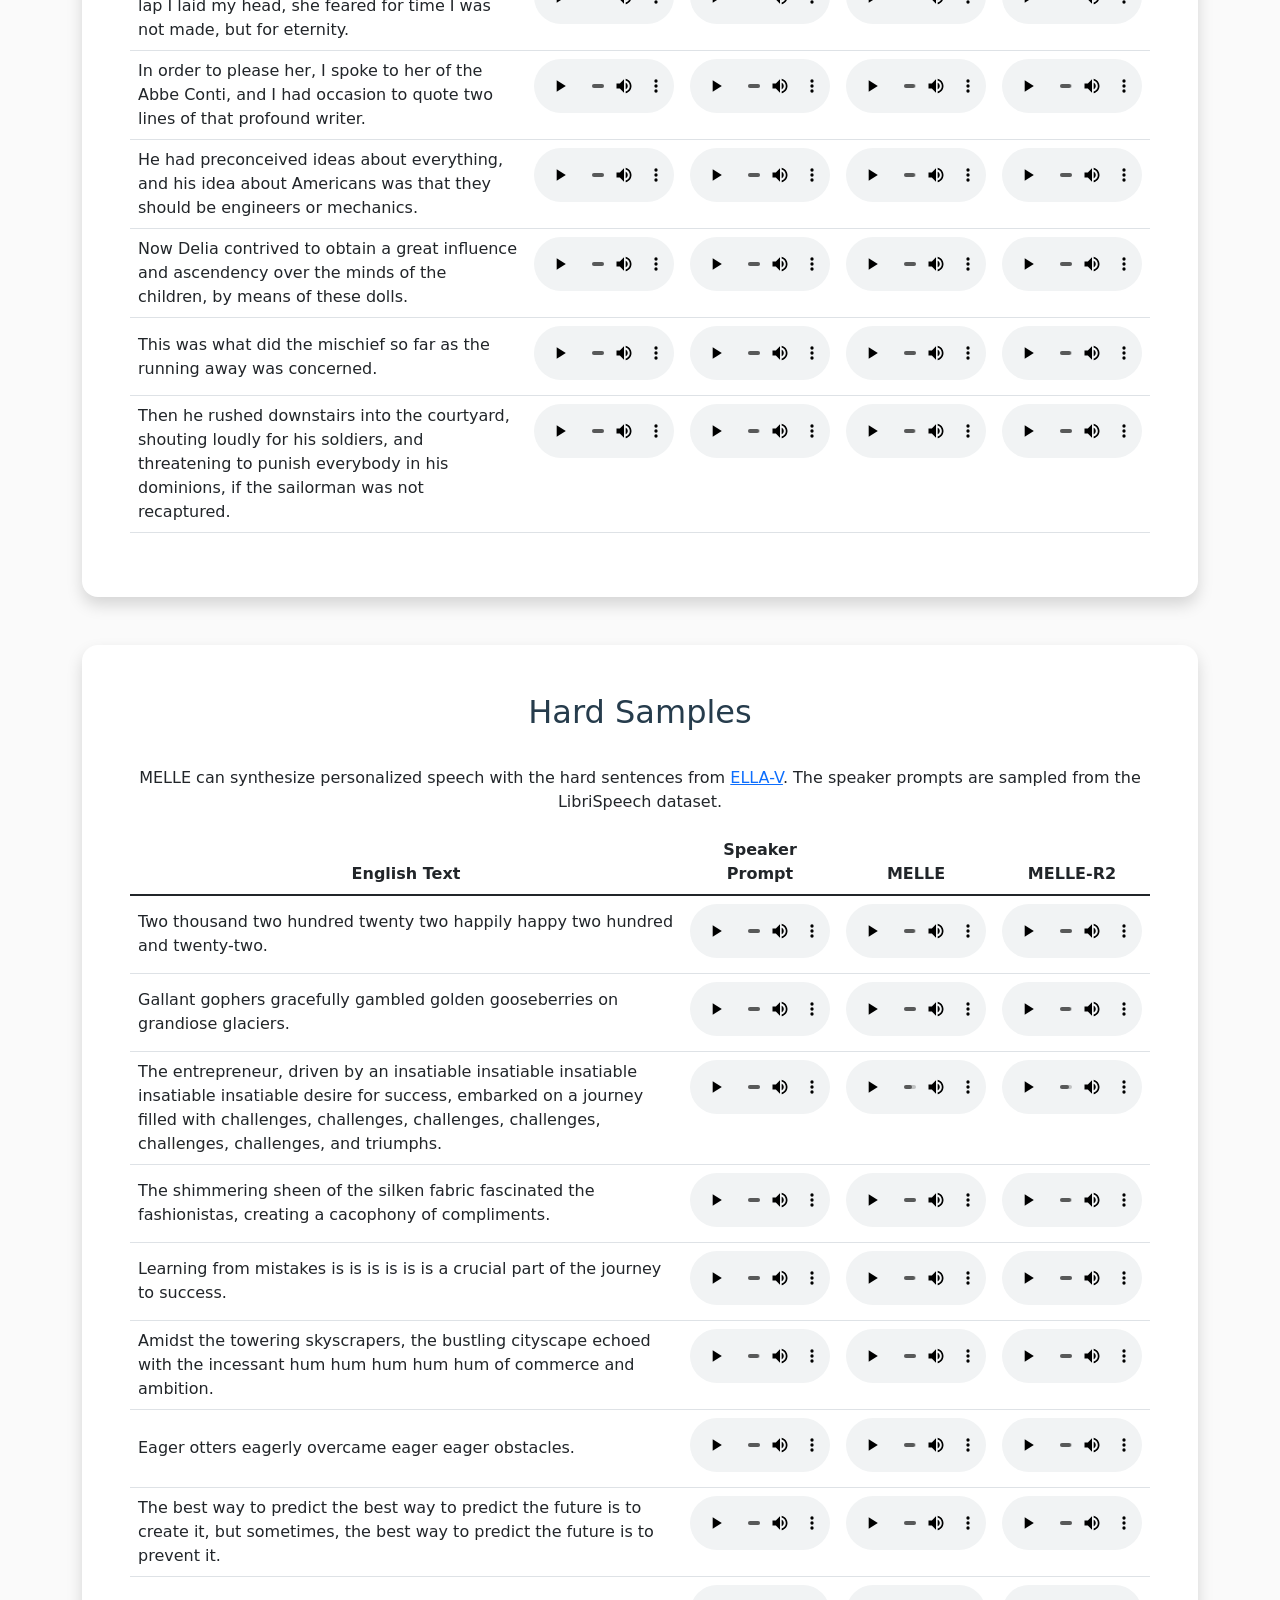
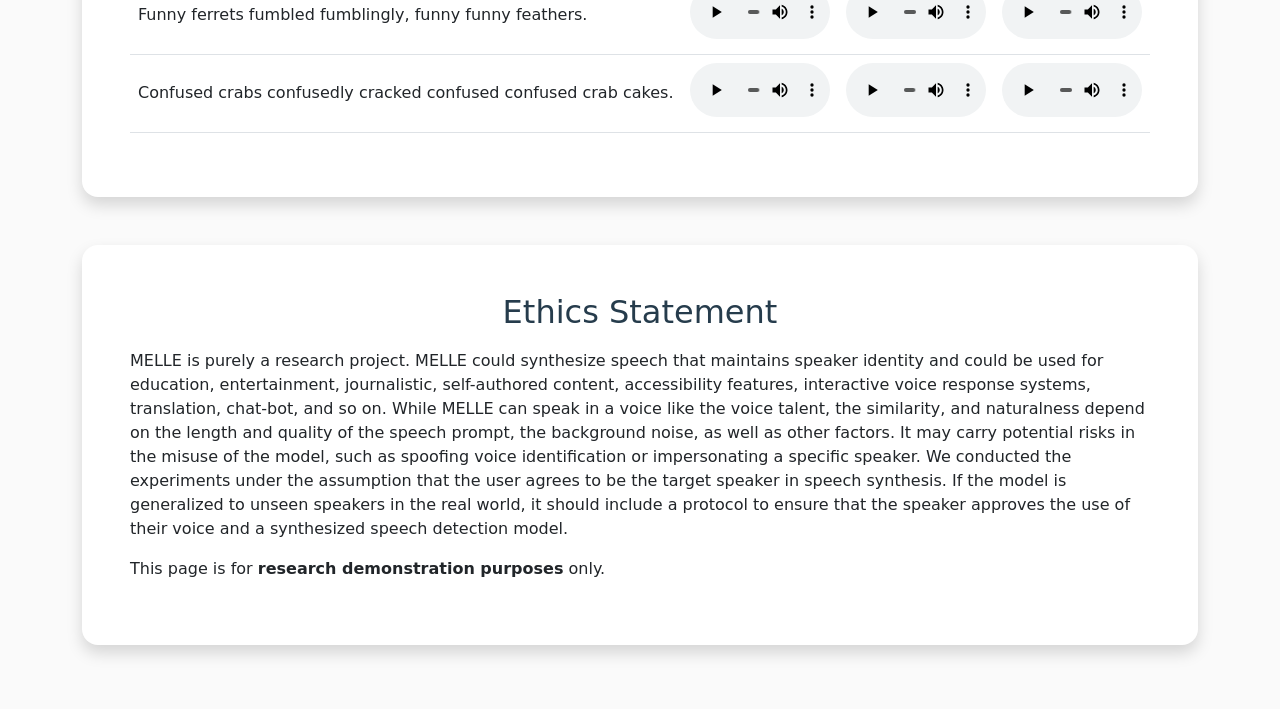
==== commit 0db55f4b: "init" ====
--- a/index.html
+++ b/index.html
@@ -26,31 +26,31 @@
 <div class="container pt-5 mt-5 shadow p-5 mb-5 bg-white rounded">
 	<div class="text-center">
 	<h1>MELLE</h1>
-        <h4>Autoregressive Speech Synthesis without Vector Quantization</h4>
-		<!-- [<a href="https://arxiv.org/abs/2305.16107">Paper</a>] -->
-		
-        <p class="fst-italic mb-0">
-          <br>
-        	Lingwei Meng*, &nbsp Long Zhou#, &nbsp Shujie Liu, &nbsp Sanyuan Chen, &nbsp Bing Han, &nbsp Shujie Hu, &nbsp  <br>
-			Yanqing Liu, &nbsp Sheng Zhao, &nbsp Jinyu Li, &nbsp Xixin Wu, &nbsp Helen Meng, &nbsp Furu Wei 
-      <p></p>
-        </p>
-        <p><b></b></p>
+	<h2>Autoregressive Speech Synthesis without Vector Quantization</h2>
+        <!-- <h2></h2> -->
+	<br>
+
 	</div>
 	<p>
         <b>Abstract.</b> 
-		We present a novel continuous-valued tokens based language modeling approach, referred to as MELLE, for text to speech synthesis (TTS). MELLE autoregressively generates continuous mel-spectrogram frames directly from text condition, bypassing the need for vector quantization, which are originally designed for audio compression and sacrifice fidelity compared to mel-spectrograms.   Specifically, (i) instead of cross-entropy loss, we apply regression loss with a proposed spectrogram flux loss function to model the probability distribution of the continuous-valued tokens. (ii) we have incorporated variational inference into MELLE to facilitate sampling mechanisms, thereby enhancing the output diversity and  model robustness. Experiments demonstrate that, compared to the two-stage codec language models VALL-E and its variants, the single-stage MELLE mitigates robustness issues by avoiding the inherent flaws of sampling discrete codes, achieves superior performance across multiple metrics, and, most importantly, offers a more streamlined paradigm.
-      </p>     
-	  <p>This page is for <b>research demonstration purposes</b> only.</p>
+			We present MELLE, a novel continuous-valued token based language modeling approach for text-to-speech synthesis (TTS).
+			MELLE autoregressively generates continuous mel-spectrogram frames directly from text condition, bypassing the need for
+			vector quantization, which is typically designed for audio compression and sacrifices fidelity compared to
+			mel-spectrograms. Specifically, (i) instead of cross-entropy loss, we apply regression loss with a proposed spectrogram
+			flux loss function to model the probability distribution of the continuous-valued tokens. (ii) we have incorporated
+			variational inference into MELLE to facilitate sampling mechanisms, thereby enhancing the output diversity and model
+			robustness. Experiments demonstrate that, compared to the two-stage codec language models VALL-E and its variants, the
+			single-stage MELLE mitigates robustness issues by avoiding the inherent flaws of sampling vector-quantized codes,
+			achieves superior performance across multiple metrics, and, most importantly, offers a more streamlined paradigm.      </p>     
 
 	<p>
-	<strong>Paper</strong>: <a href="https://arxiv.org/abs/2407.08551">https://arxiv.org/abs/2407.08551</a>
-	<br> <br>
+
+		<!-- <br> <br> -->
 	<b>Contents</b>
       <ul>
         <li><a href="#model-overview">Model Overview</a></li>
-        <li><a href="#conti_infer">Zero-Shot Text to Speech for Continuation Task</a></li>
-        <li><a href="#cross_infer">Zero-Shot Text to Speech for Cross-Sentence Task</a></li>
+        <li><a href="#cross_infer">Zero-Shot Text-to-Speech for Cross-Sentence Task</a></li>
+		<li><a href="#conti_infer">Zero-Shot Text-to-Speech for Continuation Task</a></li>
 		<li><a href="#hard_samples">Hard Samples</a></li>
         <li><a href="#Ethics-Statement">Ethics Statement</a></li>
       </ul>
@@ -64,18 +64,92 @@
 	<h2 id="model-overview" style="text-align: center;">Model Overview</h2>
 	<body>
 	<p style="text-align: center;">
-		<img src="pics/melle-demo.png" height="500" width="1000">
+		<img src="pics/melle-demo.png" height="500" width="800">
 	</p>
 	</body>
-		<p>
+		<p style="width: 100%; margin: auto; ">
 			<b>Figure.</b> 
-			The overview of MELLE. Unlike discrete-valued tokens based language modeling approaches, MELLE generates the continuous variational mel-spectrogram conditioned on textual and acoustic prompts, using a single-stage decoder-only model as its foundational structures, coupled with the Latent Sampling Module. 
+			The overview of MELLE. Unlike discrete-valued tokens based language modeling approaches, MELLE samples the continuous variational mel-spectrogram conditioned on textual and acoustic prompts, using a single-stage decoder-only model as its foundational structures, coupled with the Latent Sampling Module. 
 		</p>
 </div>
 
 
 <div class="container pt-5 mt-5 shadow p-5 mb-5 bg-white rounded">
-	<h2 id="conti_infer" style="text-align: center;">Zero-Shot Text to Speech for Continuation Task</h2>
+	<h2 id="cross_infer" style="text-align: center;">Zero-Shot Text-to-Speech for Cross-Sentence Task</h2>
+
+		<div class="table-responsive pt-3">
+			<p style="text-align: center;">
+			Samples are from LibriSpeech dataset. 
+			</p>
+			<table class="table table-hover pt-2">
+			<thead>
+			<tr>
+				<th style="text-align: center">English Text</th>
+				<th style="text-align: center">Speaker Prompt</th>
+				<th style="text-align: center">VALL-E 2</th>
+				<th style="text-align: center">MELLE</th>
+				<th style="text-align: center">MELLE-R2</th>
+			</tr>
+			</thead>
+			<tbody>
+				<tr><td style="text-align: left;vertical-align:middle;width: 600px">In a few hours the examination would commence, and he was still in the dilemma between making the facts public, and allowing the culprit to compete for the valuable scholarship.</td>
+				<td style="text-align: center"><audio controls="controls" style="width: 140px;"><source src="audios\cross_prompt_1580-141084-0023.wav" autoplay/>Your browser does not support the audio element.</audio></td>
+				<td style="text-align: center"><audio controls="controls" style="width: 140px;"><source src="audios\cross_valle2_1580-141084-0023.wav" autoplay/>Your browser does not support the audio element.</audio></td>
+				<td style="text-align: center"><audio controls="controls" style="width: 140px;"><source src="audios\cross_melle_1580-141084-0023.wav" autoplay/>Your browser does not support the audio element.</audio></td>
+				<td style="text-align: center"><audio controls="controls" style="width: 140px;"><source src="audios\cross_melle-r2_1580-141084-0023.wav" autoplay/>Your browser does not support the audio element.</audio></td>
+				</tr>			
+				<tr><td style="text-align: left;vertical-align:middle;width: 600px">To teach reading, means to light the fire; every syllable spelled out sparkles.</td>
+				<td style="text-align: center"><audio controls="controls" style="width: 140px;"><source src="audios\cross_prompt_4507-16021-0055.wav" autoplay/>Your browser does not support the audio element.</audio></td>
+				<td style="text-align: center"><audio controls="controls" style="width: 140px;"><source src="audios\cross_valle2_4507-16021-0055.wav" autoplay/>Your browser does not support the audio element.</audio></td>
+				<td style="text-align: center"><audio controls="controls" style="width: 140px;"><source src="audios\cross_melle_4507-16021-0055.wav" autoplay/>Your browser does not support the audio element.</audio></td>
+				<td style="text-align: center"><audio controls="controls" style="width: 140px;"><source src="audios\cross_melle-r2_4507-16021-0055.wav" autoplay/>Your browser does not support the audio element.</audio></td>
+				</tr>	
+				<tr><td style="text-align: left;vertical-align:middle;width: 600px">"This has indeed been a harassing day," continued the young man, his eyes fixed upon his friend.</td>
+				<td style="text-align: center"><audio controls="controls" style="width: 140px;"><source src="audios\cross_prompt_6930-75918-0006.wav" autoplay/>Your browser does not support the audio element.</audio></td>
+				<td style="text-align: center"><audio controls="controls" style="width: 140px;"><source src="audios\cross_valle2_6930-75918-0006.wav" autoplay/>Your browser does not support the audio element.</audio></td>
+				<td style="text-align: center"><audio controls="controls" style="width: 140px;"><source src="audios\cross_melle_6930-75918-0006.wav" autoplay/>Your browser does not support the audio element.</audio></td>
+				<td style="text-align: center"><audio controls="controls" style="width: 140px;"><source src="audios\cross_melle-r2_6930-75918-0006.wav" autoplay/>Your browser does not support the audio element.</audio></td>
+				</tr>
+				<tr><td style="text-align: left;vertical-align:middle;width: 600px">And it is made of mother's best yarn, and she knitted it herself, and everybody wants to get it away from me.</td>
+				<td style="text-align: center"><audio controls="controls" style="width: 140px;"><source src="audios\cross_prompt_7021-85628-0018.wav" autoplay/>Your browser does not support the audio element.</audio></td>
+				<td style="text-align: center"><audio controls="controls" style="width: 140px;"><source src="audios\cross_valle2_7021-85628-0018.wav" autoplay/>Your browser does not support the audio element.</audio></td>
+				<td style="text-align: center"><audio controls="controls" style="width: 140px;"><source src="audios\cross_melle_7021-85628-0018.wav" autoplay/>Your browser does not support the audio element.</audio></td>
+				<td style="text-align: center"><audio controls="controls" style="width: 140px;"><source src="audios\cross_melle-r2_7021-85628-0018.wav" autoplay/>Your browser does not support the audio element.</audio></td>
+				</tr>
+				<tr><td style="text-align: left;vertical-align:middle;width: 600px">And there you are. You will, of course, appreciate that the unfinished sentences not only save time, but also make the maneuvering much more natural.</td>
+				<td style="text-align: center"><audio controls="controls" style="width: 140px;"><source src="audios\cross_prompt_7176-92135-0031.wav" autoplay/>Your browser does not support the audio element.</audio></td>
+				<td style="text-align: center"><audio controls="controls" style="width: 140px;"><source src="audios\cross_valle2_7176-92135-0031.wav" autoplay/>Your browser does not support the audio element.</audio></td>
+				<td style="text-align: center"><audio controls="controls" style="width: 140px;"><source src="audios\cross_melle_7176-92135-0031.wav" autoplay/>Your browser does not support the audio element.</audio></td>
+				<td style="text-align: center"><audio controls="controls" style="width: 140px;"><source src="audios\cross_melle-r2_7176-92135-0031.wav" autoplay/>Your browser does not support the audio element.</audio></td>
+				</tr>
+				<tr><td style="text-align: left;vertical-align:middle;width: 600px">While the old gold and the marble stays, forever gleaming its soft strong blaze, calm in the early evening glow.</td>
+				<td style="text-align: center"><audio controls="controls" style="width: 140px;"><source src="audios\cross_prompt_8555-292519-0005.wav" autoplay/>Your browser does not support the audio element.</audio></td>
+				<td style="text-align: center"><audio controls="controls" style="width: 140px;"><source src="audios\cross_valle2_8555-292519-0005.wav" autoplay/>Your browser does not support the audio element.</audio></td>
+				<td style="text-align: center"><audio controls="controls" style="width: 140px;"><source src="audios\cross_melle_8555-292519-0005.wav" autoplay/>Your browser does not support the audio element.</audio></td>
+				<td style="text-align: center"><audio controls="controls" style="width: 140px;"><source src="audios\cross_melle-r2_8555-292519-0005.wav" autoplay/>Your browser does not support the audio element.</audio></td>
+				</tr>
+				<tr><td style="text-align: left;vertical-align:middle;width: 600px">"Yes, something, everything." said Rachel hurriedly, looking frowningly at a flower which she was twirling in her fingers.</td>
+				<td style="text-align: center"><audio controls="controls" style="width: 140px;"><source src="audios\cross_prompt_5683-32879-0014.wav" autoplay/>Your browser does not support the audio element.</audio></td>
+				<td style="text-align: center"><audio controls="controls" style="width: 140px;"><source src="audios\cross_valle2_5683-32879-0014.wav" autoplay/>Your browser does not support the audio element.</audio></td>
+				<td style="text-align: center"><audio controls="controls" style="width: 140px;"><source src="audios\cross_melle_5683-32879-0014.wav" autoplay/>Your browser does not support the audio element.</audio></td>
+				<td style="text-align: center"><audio controls="controls" style="width: 140px;"><source src="audios\cross_melle-r2_5683-32879-0014.wav" autoplay/>Your browser does not support the audio element.</audio></td>
+				</tr>
+				<tr><td style="text-align: left;vertical-align:middle;width: 600px">I greatly mourn that one so well-disposed should die in his ignorance, and I have sought a goodly hymn. Can you lead me to him?</td>
+				<td style="text-align: center"><audio controls="controls" style="width: 140px;"><source src="audios\cross_prompt_1320-122617-0009.wav" autoplay/>Your browser does not support the audio element.</audio></td>
+				<td style="text-align: center"><audio controls="controls" style="width: 140px;"><source src="audios\cross_valle2_1320-122617-0009.wav" autoplay/>Your browser does not support the audio element.</audio></td>
+				<td style="text-align: center"><audio controls="controls" style="width: 140px;"><source src="audios\cross_melle_1320-122617-0009.wav" autoplay/>Your browser does not support the audio element.</audio></td>
+				<td style="text-align: center"><audio controls="controls" style="width: 140px;"><source src="audios\cross_melle-r2_1320-122617-0009.wav" autoplay/>Your browser does not support the audio element.</audio></td>
+				</tr>
+			</tbody>
+			</table>
+			
+		</div>
+</div>
+
+
+
+<div class="container pt-5 mt-5 shadow p-5 mb-5 bg-white rounded">
+	<h2 id="conti_infer" style="text-align: center;">Zero-Shot Text-to-Speech for Continuation Task</h2>
 
 		<div class="table-responsive pt-3">
 			<p style="text-align: center;">
@@ -149,78 +223,6 @@
 </div>
 
 
-<div class="container pt-5 mt-5 shadow p-5 mb-5 bg-white rounded">
-	<h2 id="cross_infer" style="text-align: center;">Zero-Shot Text to Speech for Cross-Sentence Task</h2>
-
-		<div class="table-responsive pt-3">
-			<p style="text-align: center;">
-			Samples are from LibriSpeech dataset. 
-			</p>
-			<table class="table table-hover pt-2">
-			<thead>
-			<tr>
-				<th style="text-align: center">English Text</th>
-				<th style="text-align: center">Speaker Prompt</th>
-				<th style="text-align: center">VALL-E 2</th>
-				<th style="text-align: center">MELLE</th>
-				<th style="text-align: center">MELLE-R2</th>
-			</tr>
-			</thead>
-			<tbody>
-				<tr><td style="text-align: left;vertical-align:middle;width: 600px">I greatly mourn that one so well-disposed should die in his ignorance, and I have sought a goodly hymn. Can you lead me to him?</td>
-				<td style="text-align: center"><audio controls="controls" style="width: 140px;"><source src="audios\cross_prompt_1320-122617-0009.wav" autoplay/>Your browser does not support the audio element.</audio></td>
-				<td style="text-align: center"><audio controls="controls" style="width: 140px;"><source src="audios\cross_valle2_1320-122617-0009.wav" autoplay/>Your browser does not support the audio element.</audio></td>
-				<td style="text-align: center"><audio controls="controls" style="width: 140px;"><source src="audios\cross_melle_1320-122617-0009.wav" autoplay/>Your browser does not support the audio element.</audio></td>
-				<td style="text-align: center"><audio controls="controls" style="width: 140px;"><source src="audios\cross_melle-r2_1320-122617-0009.wav" autoplay/>Your browser does not support the audio element.</audio></td>
-				</tr>
-				<tr><td style="text-align: left;vertical-align:middle;width: 600px">In a few hours the examination would commence, and he was still in the dilemma between making the facts public, and allowing the culprit to compete for the valuable scholarship.</td>
-				<td style="text-align: center"><audio controls="controls" style="width: 140px;"><source src="audios\cross_prompt_1580-141084-0023.wav" autoplay/>Your browser does not support the audio element.</audio></td>
-				<td style="text-align: center"><audio controls="controls" style="width: 140px;"><source src="audios\cross_valle2_1580-141084-0023.wav" autoplay/>Your browser does not support the audio element.</audio></td>
-				<td style="text-align: center"><audio controls="controls" style="width: 140px;"><source src="audios\cross_melle_1580-141084-0023.wav" autoplay/>Your browser does not support the audio element.</audio></td>
-				<td style="text-align: center"><audio controls="controls" style="width: 140px;"><source src="audios\cross_melle-r2_1580-141084-0023.wav" autoplay/>Your browser does not support the audio element.</audio></td>
-				</tr>			
-				<tr><td style="text-align: left;vertical-align:middle;width: 600px">To teach reading, means to light the fire; every syllable spelled out sparkles.</td>
-				<td style="text-align: center"><audio controls="controls" style="width: 140px;"><source src="audios\cross_prompt_4507-16021-0055.wav" autoplay/>Your browser does not support the audio element.</audio></td>
-				<td style="text-align: center"><audio controls="controls" style="width: 140px;"><source src="audios\cross_valle2_4507-16021-0055.wav" autoplay/>Your browser does not support the audio element.</audio></td>
-				<td style="text-align: center"><audio controls="controls" style="width: 140px;"><source src="audios\cross_melle_4507-16021-0055.wav" autoplay/>Your browser does not support the audio element.</audio></td>
-				<td style="text-align: center"><audio controls="controls" style="width: 140px;"><source src="audios\cross_melle-r2_4507-16021-0055.wav" autoplay/>Your browser does not support the audio element.</audio></td>
-				</tr>	
-				<tr><td style="text-align: left;vertical-align:middle;width: 600px">"Yes, something, everything." said Rachel hurriedly, looking frowningly at a flower which she was twirling in her fingers.</td>
-				<td style="text-align: center"><audio controls="controls" style="width: 140px;"><source src="audios\cross_prompt_5683-32879-0014.wav" autoplay/>Your browser does not support the audio element.</audio></td>
-				<td style="text-align: center"><audio controls="controls" style="width: 140px;"><source src="audios\cross_valle2_5683-32879-0014.wav" autoplay/>Your browser does not support the audio element.</audio></td>
-				<td style="text-align: center"><audio controls="controls" style="width: 140px;"><source src="audios\cross_melle_5683-32879-0014.wav" autoplay/>Your browser does not support the audio element.</audio></td>
-				<td style="text-align: center"><audio controls="controls" style="width: 140px;"><source src="audios\cross_melle-r2_5683-32879-0014.wav" autoplay/>Your browser does not support the audio element.</audio></td>
-				</tr>
-				<tr><td style="text-align: left;vertical-align:middle;width: 600px">"This has indeed been a harassing day," continued the young man, his eyes fixed upon his friend.</td>
-				<td style="text-align: center"><audio controls="controls" style="width: 140px;"><source src="audios\cross_prompt_6930-75918-0006.wav" autoplay/>Your browser does not support the audio element.</audio></td>
-				<td style="text-align: center"><audio controls="controls" style="width: 140px;"><source src="audios\cross_valle2_6930-75918-0006.wav" autoplay/>Your browser does not support the audio element.</audio></td>
-				<td style="text-align: center"><audio controls="controls" style="width: 140px;"><source src="audios\cross_melle_6930-75918-0006.wav" autoplay/>Your browser does not support the audio element.</audio></td>
-				<td style="text-align: center"><audio controls="controls" style="width: 140px;"><source src="audios\cross_melle-r2_6930-75918-0006.wav" autoplay/>Your browser does not support the audio element.</audio></td>
-				</tr>
-				<tr><td style="text-align: left;vertical-align:middle;width: 600px">And it is made of mother's best yarn, and she knitted it herself, and everybody wants to get it away from me.</td>
-				<td style="text-align: center"><audio controls="controls" style="width: 140px;"><source src="audios\cross_prompt_7021-85628-0018.wav" autoplay/>Your browser does not support the audio element.</audio></td>
-				<td style="text-align: center"><audio controls="controls" style="width: 140px;"><source src="audios\cross_valle2_7021-85628-0018.wav" autoplay/>Your browser does not support the audio element.</audio></td>
-				<td style="text-align: center"><audio controls="controls" style="width: 140px;"><source src="audios\cross_melle_7021-85628-0018.wav" autoplay/>Your browser does not support the audio element.</audio></td>
-				<td style="text-align: center"><audio controls="controls" style="width: 140px;"><source src="audios\cross_melle-r2_7021-85628-0018.wav" autoplay/>Your browser does not support the audio element.</audio></td>
-				</tr>
-				<tr><td style="text-align: left;vertical-align:middle;width: 600px">And there you are. You will, of course, appreciate that the unfinished sentences not only save time, but also make the maneuvering much more natural.</td>
-				<td style="text-align: center"><audio controls="controls" style="width: 140px;"><source src="audios\cross_prompt_7176-92135-0031.wav" autoplay/>Your browser does not support the audio element.</audio></td>
-				<td style="text-align: center"><audio controls="controls" style="width: 140px;"><source src="audios\cross_valle2_7176-92135-0031.wav" autoplay/>Your browser does not support the audio element.</audio></td>
-				<td style="text-align: center"><audio controls="controls" style="width: 140px;"><source src="audios\cross_melle_7176-92135-0031.wav" autoplay/>Your browser does not support the audio element.</audio></td>
-				<td style="text-align: center"><audio controls="controls" style="width: 140px;"><source src="audios\cross_melle-r2_7176-92135-0031.wav" autoplay/>Your browser does not support the audio element.</audio></td>
-				</tr>
-				<tr><td style="text-align: left;vertical-align:middle;width: 600px">While the old gold and the marble stays, forever gleaming its soft strong blaze, calm in the early evening glow.</td>
-				<td style="text-align: center"><audio controls="controls" style="width: 140px;"><source src="audios\cross_prompt_8555-292519-0005.wav" autoplay/>Your browser does not support the audio element.</audio></td>
-				<td style="text-align: center"><audio controls="controls" style="width: 140px;"><source src="audios\cross_valle2_8555-292519-0005.wav" autoplay/>Your browser does not support the audio element.</audio></td>
-				<td style="text-align: center"><audio controls="controls" style="width: 140px;"><source src="audios\cross_melle_8555-292519-0005.wav" autoplay/>Your browser does not support the audio element.</audio></td>
-				<td style="text-align: center"><audio controls="controls" style="width: 140px;"><source src="audios\cross_melle-r2_8555-292519-0005.wav" autoplay/>Your browser does not support the audio element.</audio></td>
-				</tr>
-
-			</tbody>
-			</table>
-			
-		</div>
-</div>
 
 <div class="container pt-5 mt-5 shadow p-5 mb-5 bg-white rounded">
 	<h2 id="hard_samples" style="text-align: center;">Hard Samples</h2>
@@ -298,17 +300,17 @@
 <div class="container pt-5 mt-5 shadow p-5 mb-5 bg-white rounded">		
 	<h2 id="Ethics-Statement" style="text-align: center;">Ethics Statement</h2>
 	<p>
-		MELLE is purely a research project. Currently, we have no plans to incorporate MELLE into a product or expand access
-		to the public. MELLE could synthesize speech that maintains speaker identity and could be used for educational
-		learning, entertainment, journalistic, self-authored content, accessibility features, interactive voice response
-		systems, translation, chatbot, and so on. While MELLE can speak in a voice like the voice talent, the similarity, and
+		MELLE is purely a research project. MELLE could synthesize speech that maintains speaker identity and could be used for
+		education, entertainment, journalistic, self-authored content, accessibility features, interactive voice response
+		systems, translation, chat-bot, and so on. While MELLE can speak in a voice like the voice talent, the similarity, and
 		naturalness depend on the length and quality of the speech prompt, the background noise, as well as other factors. It
 		may carry potential risks in the misuse of the model, such as spoofing voice identification or impersonating a specific
 		speaker. We conducted the experiments under the assumption that the user agrees to be the target speaker in speech
 		synthesis. If the model is generalized to unseen speakers in the real world, it should include a protocol to ensure that
-		the speaker approves the use of their voice and a synthesized speech detection model. If you suspect that MELLE is
-		being used in a manner that is abusive or illegal or infringes on your rights or the rights of other people, you can
-		report it at the Report Abuse Portal.
+		the speaker approves the use of their voice and a synthesized speech detection model.
+ 
+		<p>This page is for <b>research demonstration purposes</b> only.</p>
+
 	</p>
 </div>
  
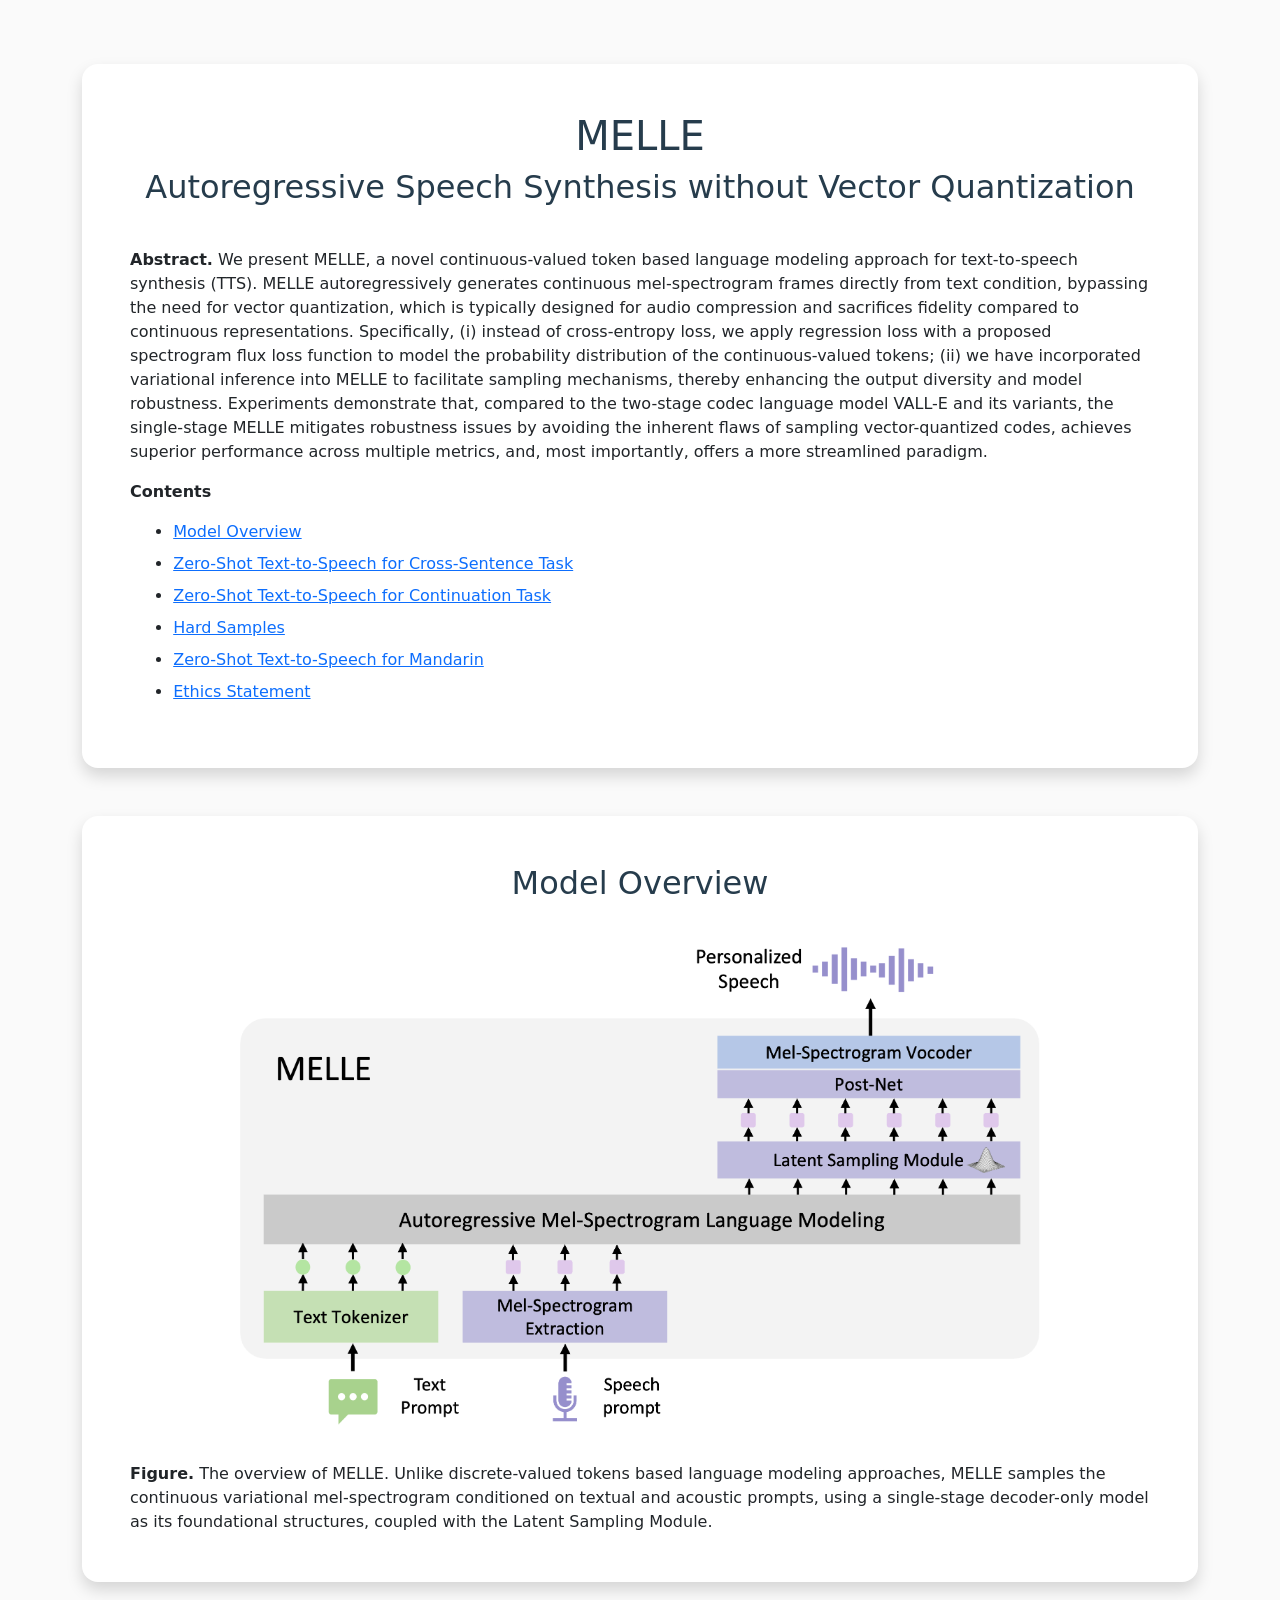
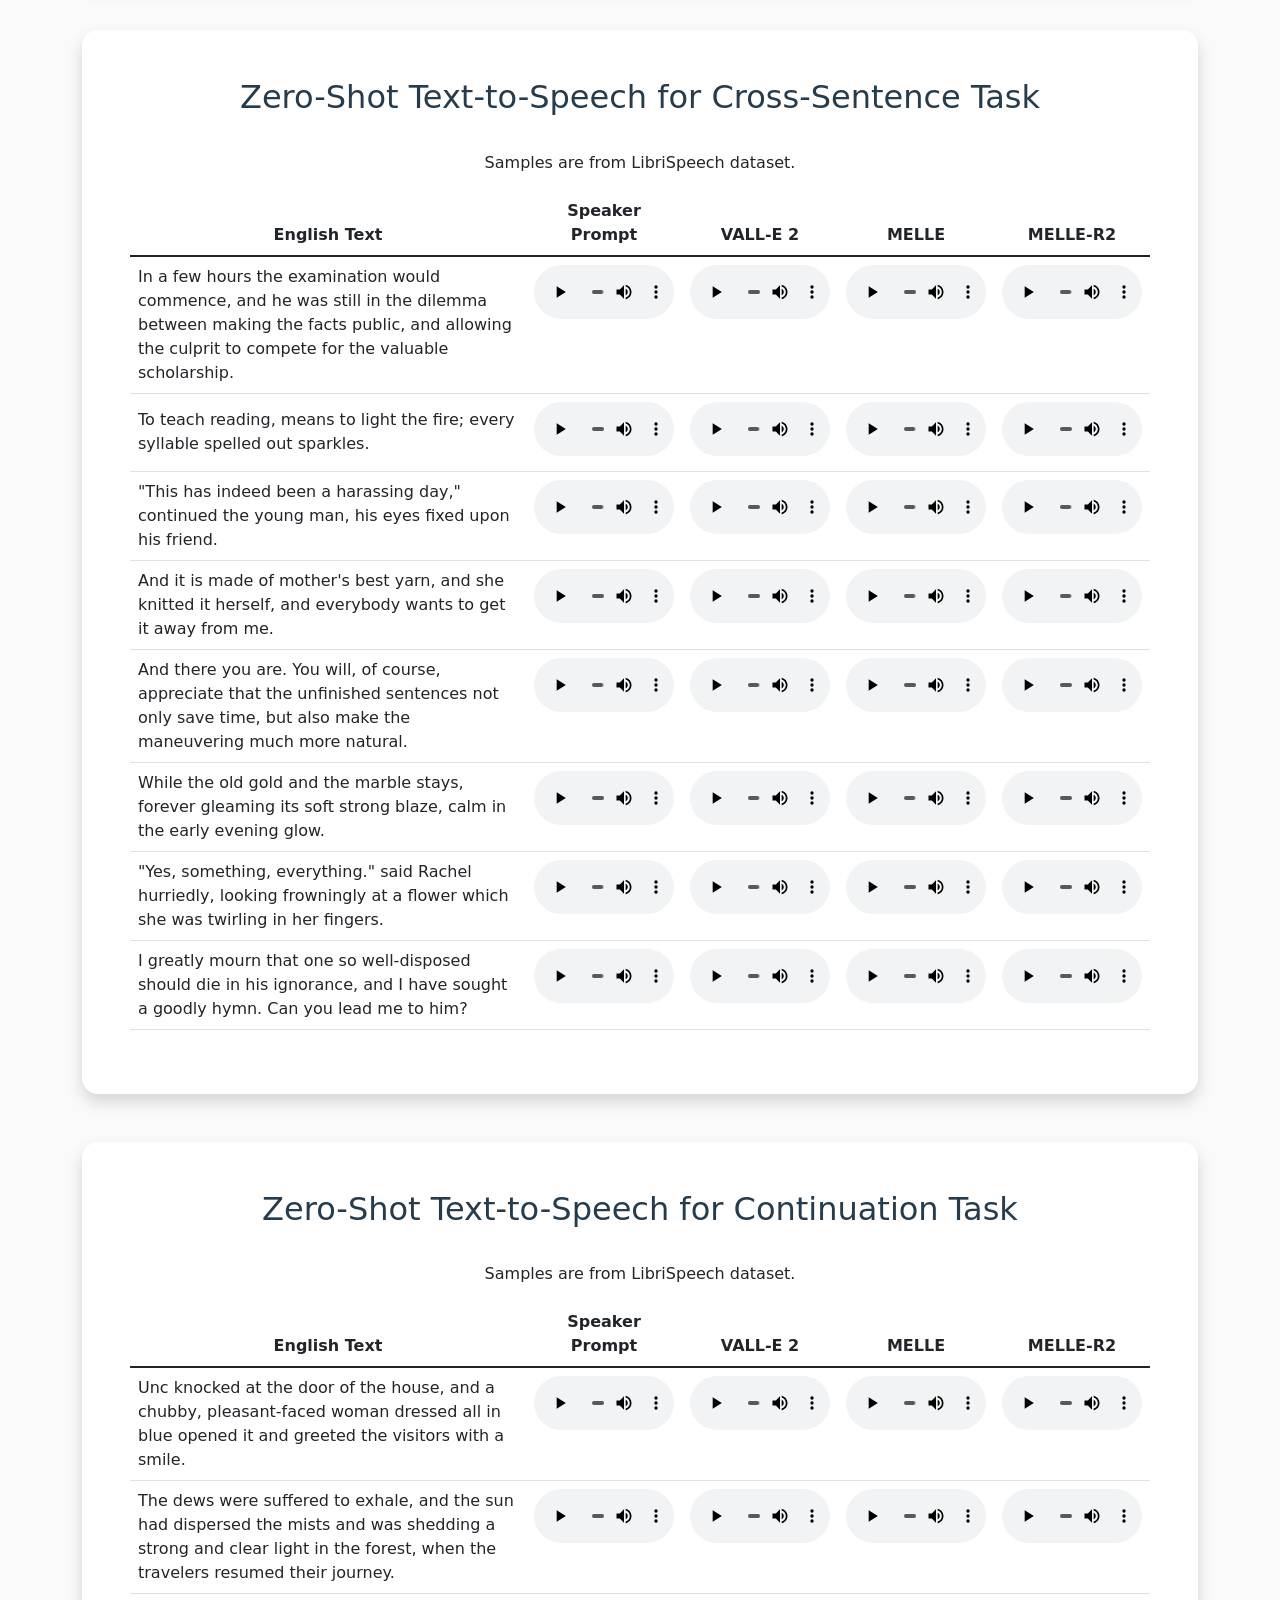
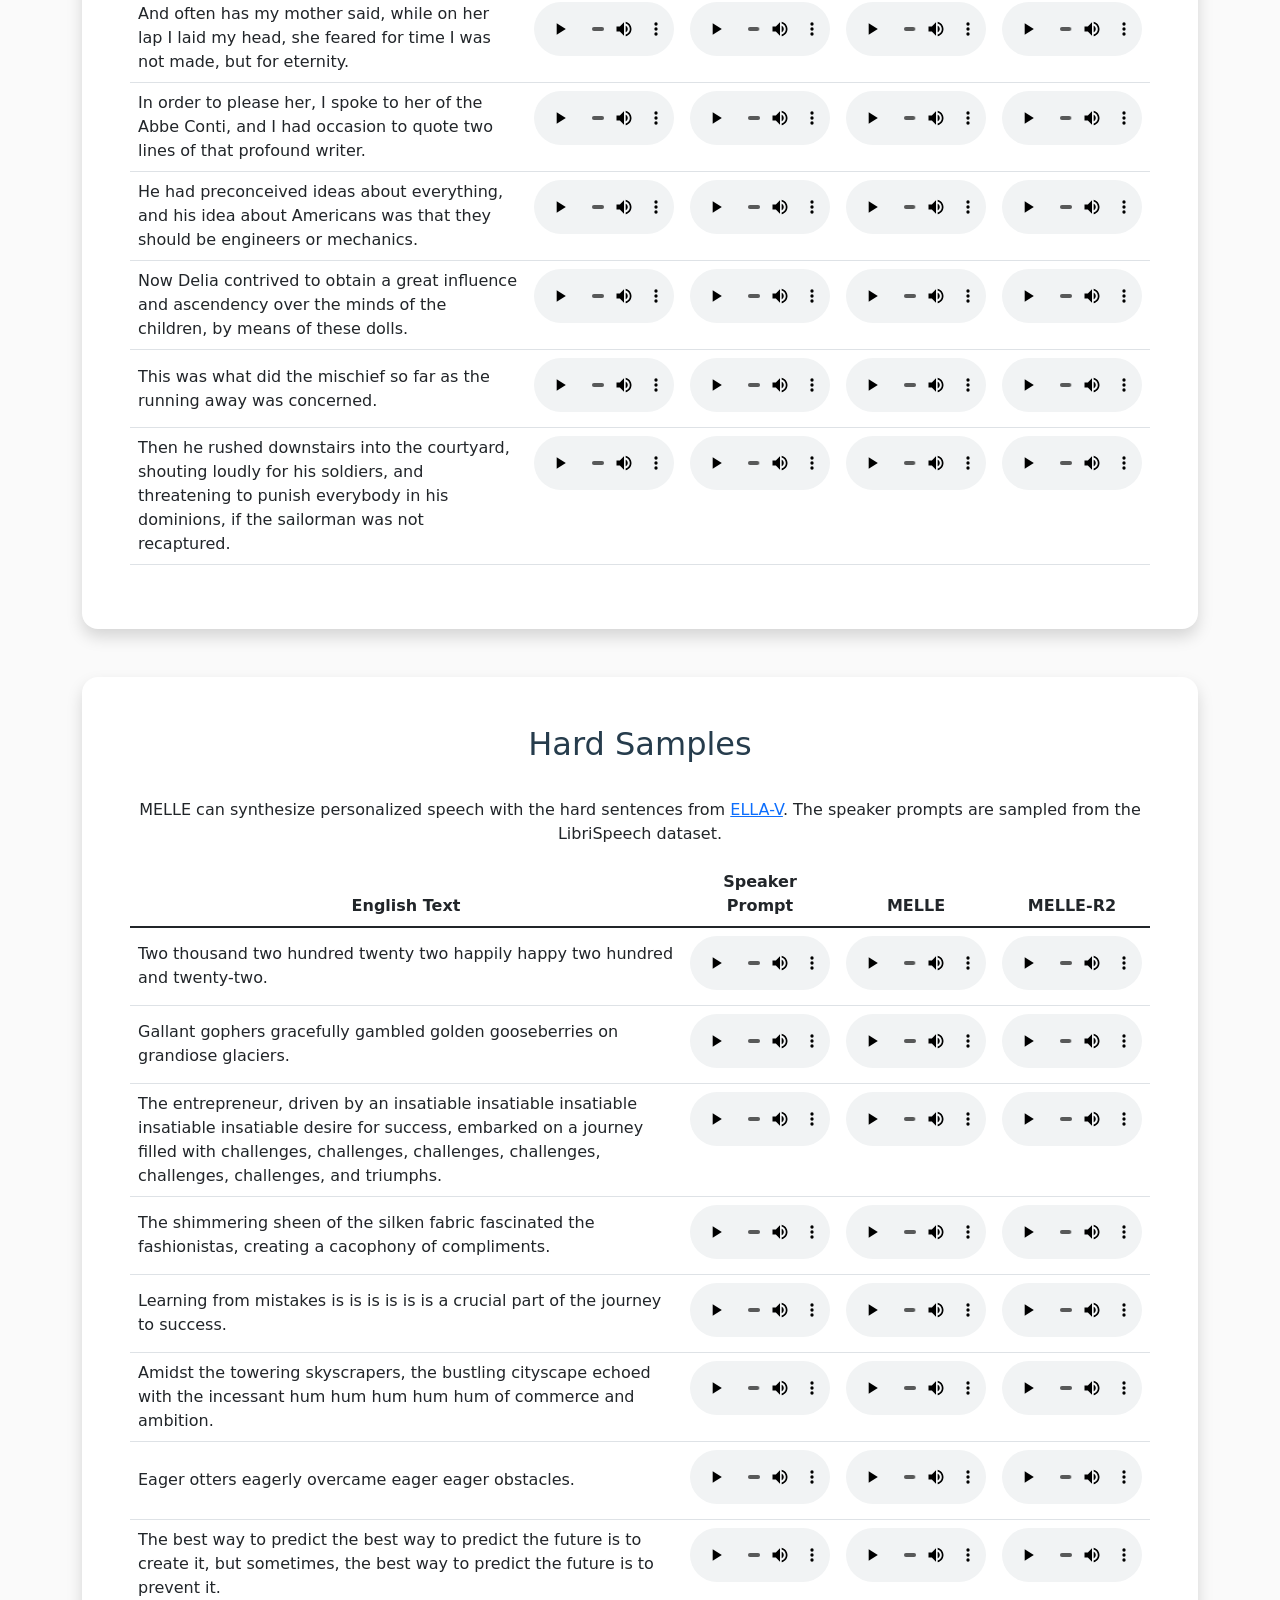
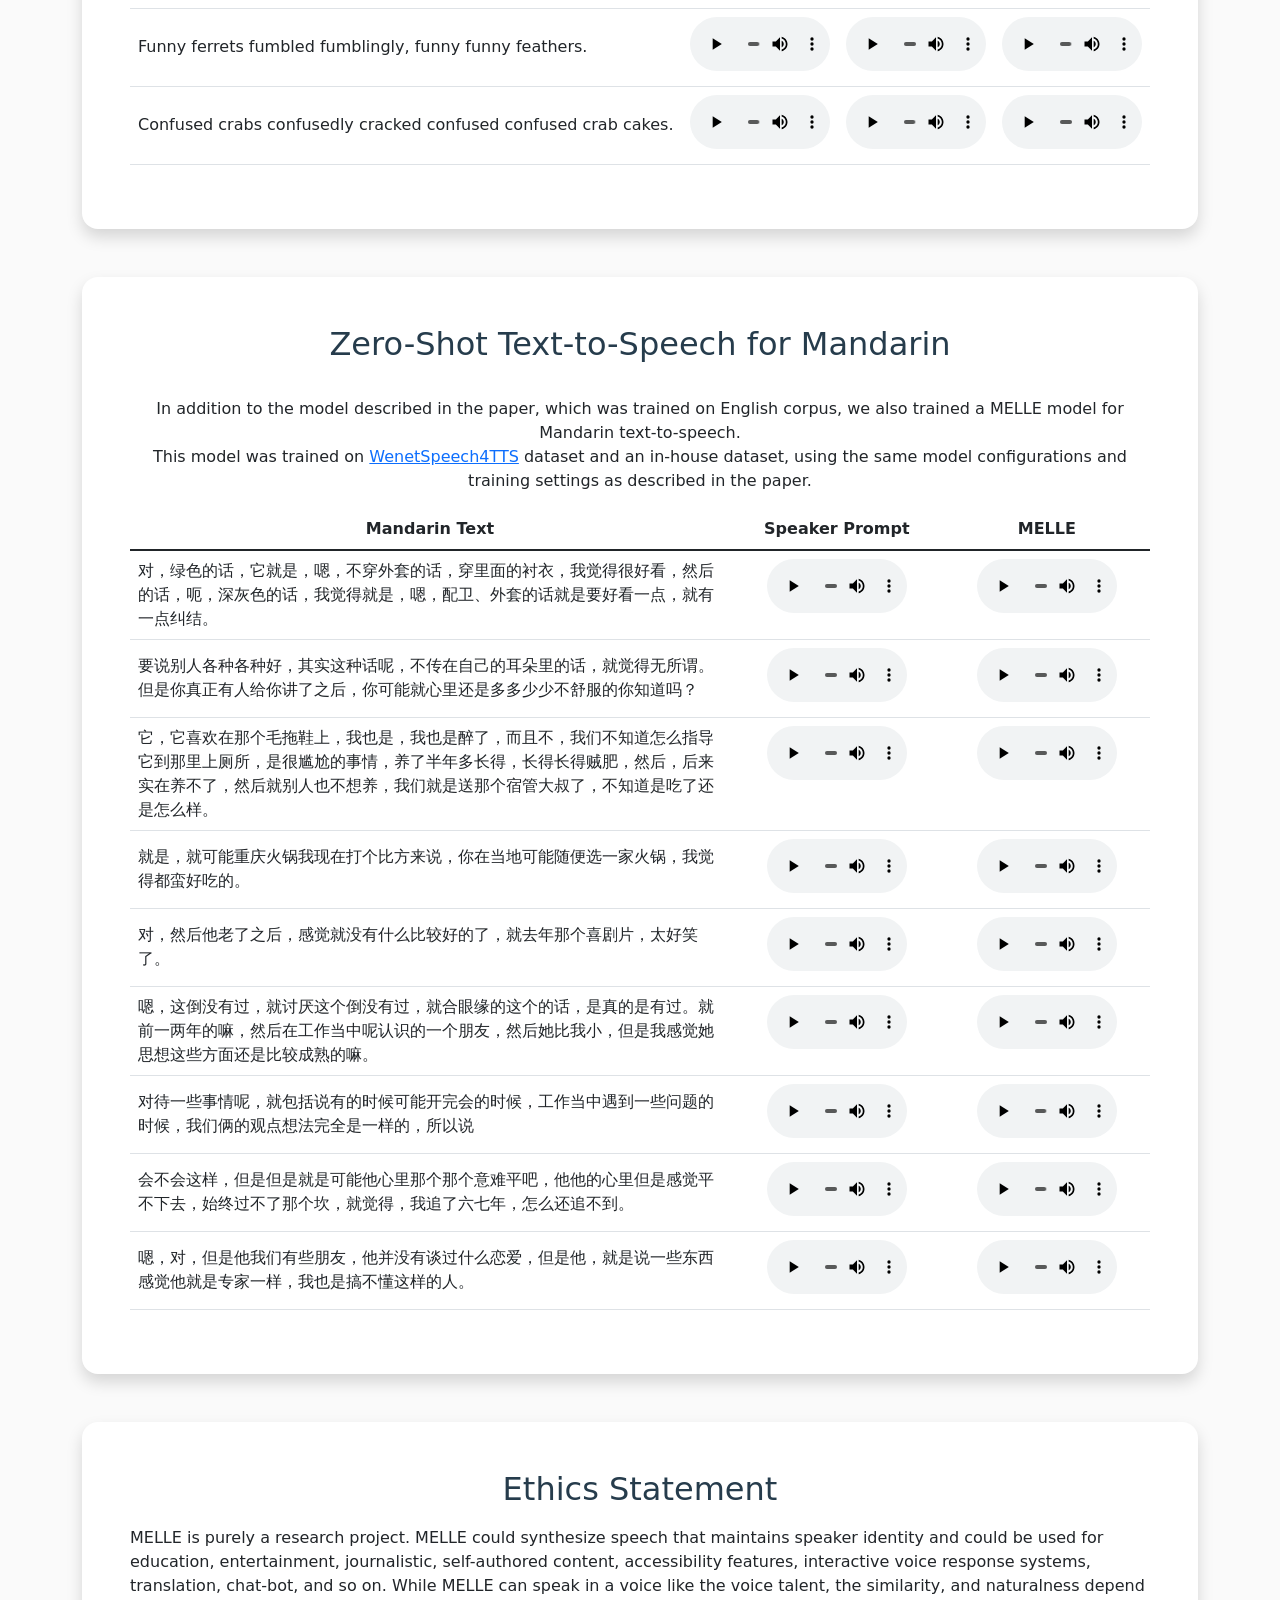
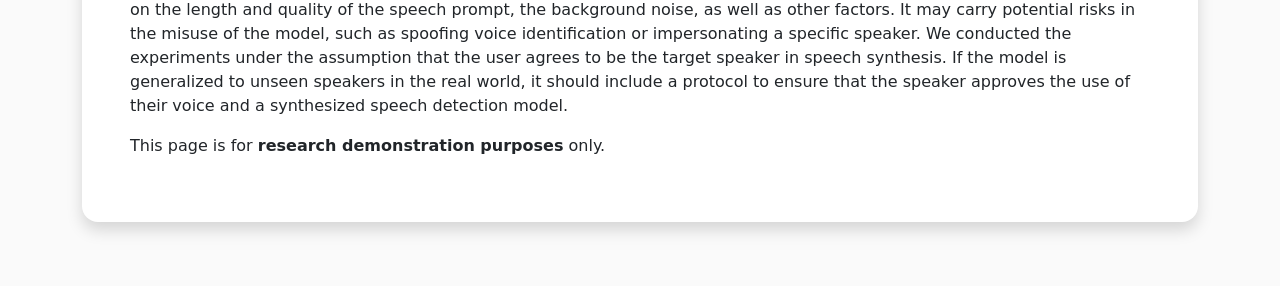
==== commit 3e6afac3: "init" ====
--- a/index.html
+++ b/index.html
@@ -35,13 +35,13 @@
         <b>Abstract.</b> 
 			We present MELLE, a novel continuous-valued token based language modeling approach for text-to-speech synthesis (TTS).
 			MELLE autoregressively generates continuous mel-spectrogram frames directly from text condition, bypassing the need for
-			vector quantization, which is typically designed for audio compression and sacrifices fidelity compared to
-			mel-spectrograms. Specifically, (i) instead of cross-entropy loss, we apply regression loss with a proposed spectrogram
-			flux loss function to model the probability distribution of the continuous-valued tokens. (ii) we have incorporated
+			vector quantization, which is typically designed for audio compression and sacrifices fidelity compared to continuous
+			representations. Specifically, (i) instead of cross-entropy loss, we apply regression loss with a proposed spectrogram
+			flux loss function to model the probability distribution of the continuous-valued tokens; (ii) we have incorporated
 			variational inference into MELLE to facilitate sampling mechanisms, thereby enhancing the output diversity and model
-			robustness. Experiments demonstrate that, compared to the two-stage codec language models VALL-E and its variants, the
+			robustness. Experiments demonstrate that, compared to the two-stage codec language model VALL-E and its variants, the
 			single-stage MELLE mitigates robustness issues by avoiding the inherent flaws of sampling vector-quantized codes,
-			achieves superior performance across multiple metrics, and, most importantly, offers a more streamlined paradigm.      </p>     
+			achieves superior performance across multiple metrics, and, most importantly, offers a more streamlined paradigm.     </p>     
 
 	<p>
 
@@ -52,6 +52,7 @@
         <li><a href="#cross_infer">Zero-Shot Text-to-Speech for Cross-Sentence Task</a></li>
 		<li><a href="#conti_infer">Zero-Shot Text-to-Speech for Continuation Task</a></li>
 		<li><a href="#hard_samples">Hard Samples</a></li>
+		<li><a href="#conti_mandarin">Zero-Shot Text-to-Speech for Mandarin</a></li>
         <li><a href="#Ethics-Statement">Ethics Statement</a></li>
       </ul>
 	</p>   
@@ -223,7 +224,6 @@
 </div>
 
 
-
 <div class="container pt-5 mt-5 shadow p-5 mb-5 bg-white rounded">
 	<h2 id="hard_samples" style="text-align: center;">Hard Samples</h2>
 
@@ -293,7 +293,65 @@
 				</tr>
 			</tbody>
 			</table>
-			
+		</div>
+</div>
+
+<div class="container pt-5 mt-5 shadow p-5 mb-5 bg-white rounded">
+	<h2 id="conti_mandarin" style="text-align: center;">Zero-Shot Text-to-Speech for Mandarin</h2>
+
+		<div class="table-responsive pt-3">
+			<p style="text-align: center;">
+			In addition to the model described in the paper, which was trained on English corpus, we also trained a MELLE model for Mandarin text-to-speech. <br>
+			This model was trained on <a href="https://huggingface.co/datasets/Wenetspeech4TTS/WenetSpeech4TTS" target="_blank">WenetSpeech4TTS</a> dataset and an in-house dataset, 
+			using the same model configurations and training settings as described in the paper.
+			</p>
+			<table class="table table-hover pt-2">
+			<thead>
+			<tr>
+				<th style="text-align: center">Mandarin Text</th>
+				<th style="text-align: center">Speaker Prompt</th>
+				<th style="text-align: center">MELLE</th>
+			</tr>
+			</thead>
+			<tbody>
+				<tr><td style="text-align: left;vertical-align:middle;width: 600px">对，绿色的话，它就是，嗯，不穿外套的话，穿里面的衬衣，我觉得很好看，然后的话，呃，深灰色的话，我觉得就是，嗯，配卫、外套的话就是要好看一点，就有一点纠结。</td>
+				<td style="text-align: center"><audio controls="controls" style="width: 140px;"><source src="audios\mandarin_prompt_6.wav" autoplay/>Your browser does not support the audio element.</audio></td>
+				<td style="text-align: center"><audio controls="controls" style="width: 140px;"><source src="audios\mandarin_melle_6.wav" autoplay/>Your browser does not support the audio element.</audio></td>
+				</tr>
+				<tr><td style="text-align: left;vertical-align:middle;width: 600px">要说别人各种各种好，其实这种话呢，不传在自己的耳朵里的话，就觉得无所谓。但是你真正有人给你讲了之后，你可能就心里还是多多少少不舒服的你知道吗？</td>
+				<td style="text-align: center"><audio controls="controls" style="width: 140px;"><source src="audios\mandarin_prompt_1.wav" autoplay/>Your browser does not support the audio element.</audio></td>
+				<td style="text-align: center"><audio controls="controls" style="width: 140px;"><source src="audios\mandarin_melle_1.wav" autoplay/>Your browser does not support the audio element.</audio></td>
+				</tr>
+				<tr><td style="text-align: left;vertical-align:middle;width: 600px">它，它喜欢在那个毛拖鞋上，我也是，我也是醉了，而且不，我们不知道怎么指导它到那里上厕所，是很尴尬的事情，养了半年多长得，长得长得贼肥，然后，后来实在养不了，然后就别人也不想养，我们就是送那个宿管大叔了，不知道是吃了还是怎么样。</td>
+				<td style="text-align: center"><audio controls="controls" style="width: 140px;"><source src="audios\mandarin_prompt_9.wav" autoplay/>Your browser does not support the audio element.</audio></td>
+				<td style="text-align: center"><audio controls="controls" style="width: 140px;"><source src="audios\mandarin_melle_9.wav" autoplay/>Your browser does not support the audio element.</audio></td>
+				</tr>
+				<tr><td style="text-align: left;vertical-align:middle;width: 600px">就是，就可能重庆火锅我现在打个比方来说，你在当地可能随便选一家火锅，我觉得都蛮好吃的。</td>
+				<td style="text-align: center"><audio controls="controls" style="width: 140px;"><source src="audios\mandarin_prompt_2.wav" autoplay/>Your browser does not support the audio element.</audio></td>
+				<td style="text-align: center"><audio controls="controls" style="width: 140px;"><source src="audios\mandarin_melle_2.wav" autoplay/>Your browser does not support the audio element.</audio></td>
+				</tr>
+				<tr><td style="text-align: left;vertical-align:middle;width: 600px">对，然后他老了之后，感觉就没有什么比较好的了，就去年那个喜剧片，太好笑了。</td>
+				<td style="text-align: center"><audio controls="controls" style="width: 140px;"><source src="audios\mandarin_prompt_3.wav" autoplay/>Your browser does not support the audio element.</audio></td>
+				<td style="text-align: center"><audio controls="controls" style="width: 140px;"><source src="audios\mandarin_melle_3.wav" autoplay/>Your browser does not support the audio element.</audio></td>
+				</tr>
+				<tr><td style="text-align: left;vertical-align:middle;width: 600px">嗯，这倒没有过，就讨厌这个倒没有过，就合眼缘的这个的话，是真的是有过。就前一两年的嘛，然后在工作当中呢认识的一个朋友，然后她比我小，但是我感觉她思想这些方面还是比较成熟的嘛。</td>
+				<td style="text-align: center"><audio controls="controls" style="width: 140px;"><source src="audios\mandarin_prompt_4.wav" autoplay/>Your browser does not support the audio element.</audio></td>
+				<td style="text-align: center"><audio controls="controls" style="width: 140px;"><source src="audios\mandarin_melle_4.wav" autoplay/>Your browser does not support the audio element.</audio></td>
+				</tr>
+				<tr><td style="text-align: left;vertical-align:middle;width: 600px">对待一些事情呢，就包括说有的时候可能开完会的时候，工作当中遇到一些问题的时候，我们俩的观点想法完全是一样的，所以说</td>
+				<td style="text-align: center"><audio controls="controls" style="width: 140px;"><source src="audios\mandarin_prompt_5.wav" autoplay/>Your browser does not support the audio element.</audio></td>
+				<td style="text-align: center"><audio controls="controls" style="width: 140px;"><source src="audios\mandarin_melle_5.wav" autoplay/>Your browser does not support the audio element.</audio></td>
+				</tr>
+				<tr><td style="text-align: left;vertical-align:middle;width: 600px">会不会这样，但是但是就是可能他心里那个那个意难平吧，他他的心里但是感觉平不下去，始终过不了那个坎，就觉得，我追了六七年，怎么还追不到。</td>
+				<td style="text-align: center"><audio controls="controls" style="width: 140px;"><source src="audios\mandarin_prompt_7.wav" autoplay/>Your browser does not support the audio element.</audio></td>
+				<td style="text-align: center"><audio controls="controls" style="width: 140px;"><source src="audios\mandarin_melle_7.wav" autoplay/>Your browser does not support the audio element.</audio></td>
+				</tr>
+				<tr><td style="text-align: left;vertical-align:middle;width: 600px">嗯，对，但是他我们有些朋友，他并没有谈过什么恋爱，但是他，就是说一些东西感觉他就是专家一样，我也是搞不懂这样的人。</td>
+				<td style="text-align: center"><audio controls="controls" style="width: 140px;"><source src="audios\mandarin_prompt_8.wav" autoplay/>Your browser does not support the audio element.</audio></td>
+				<td style="text-align: center"><audio controls="controls" style="width: 140px;"><source src="audios\mandarin_melle_8.wav" autoplay/>Your browser does not support the audio element.</audio></td>
+				</tr>
+			</tbody>
+			</table>			
 		</div>
 </div>
 
